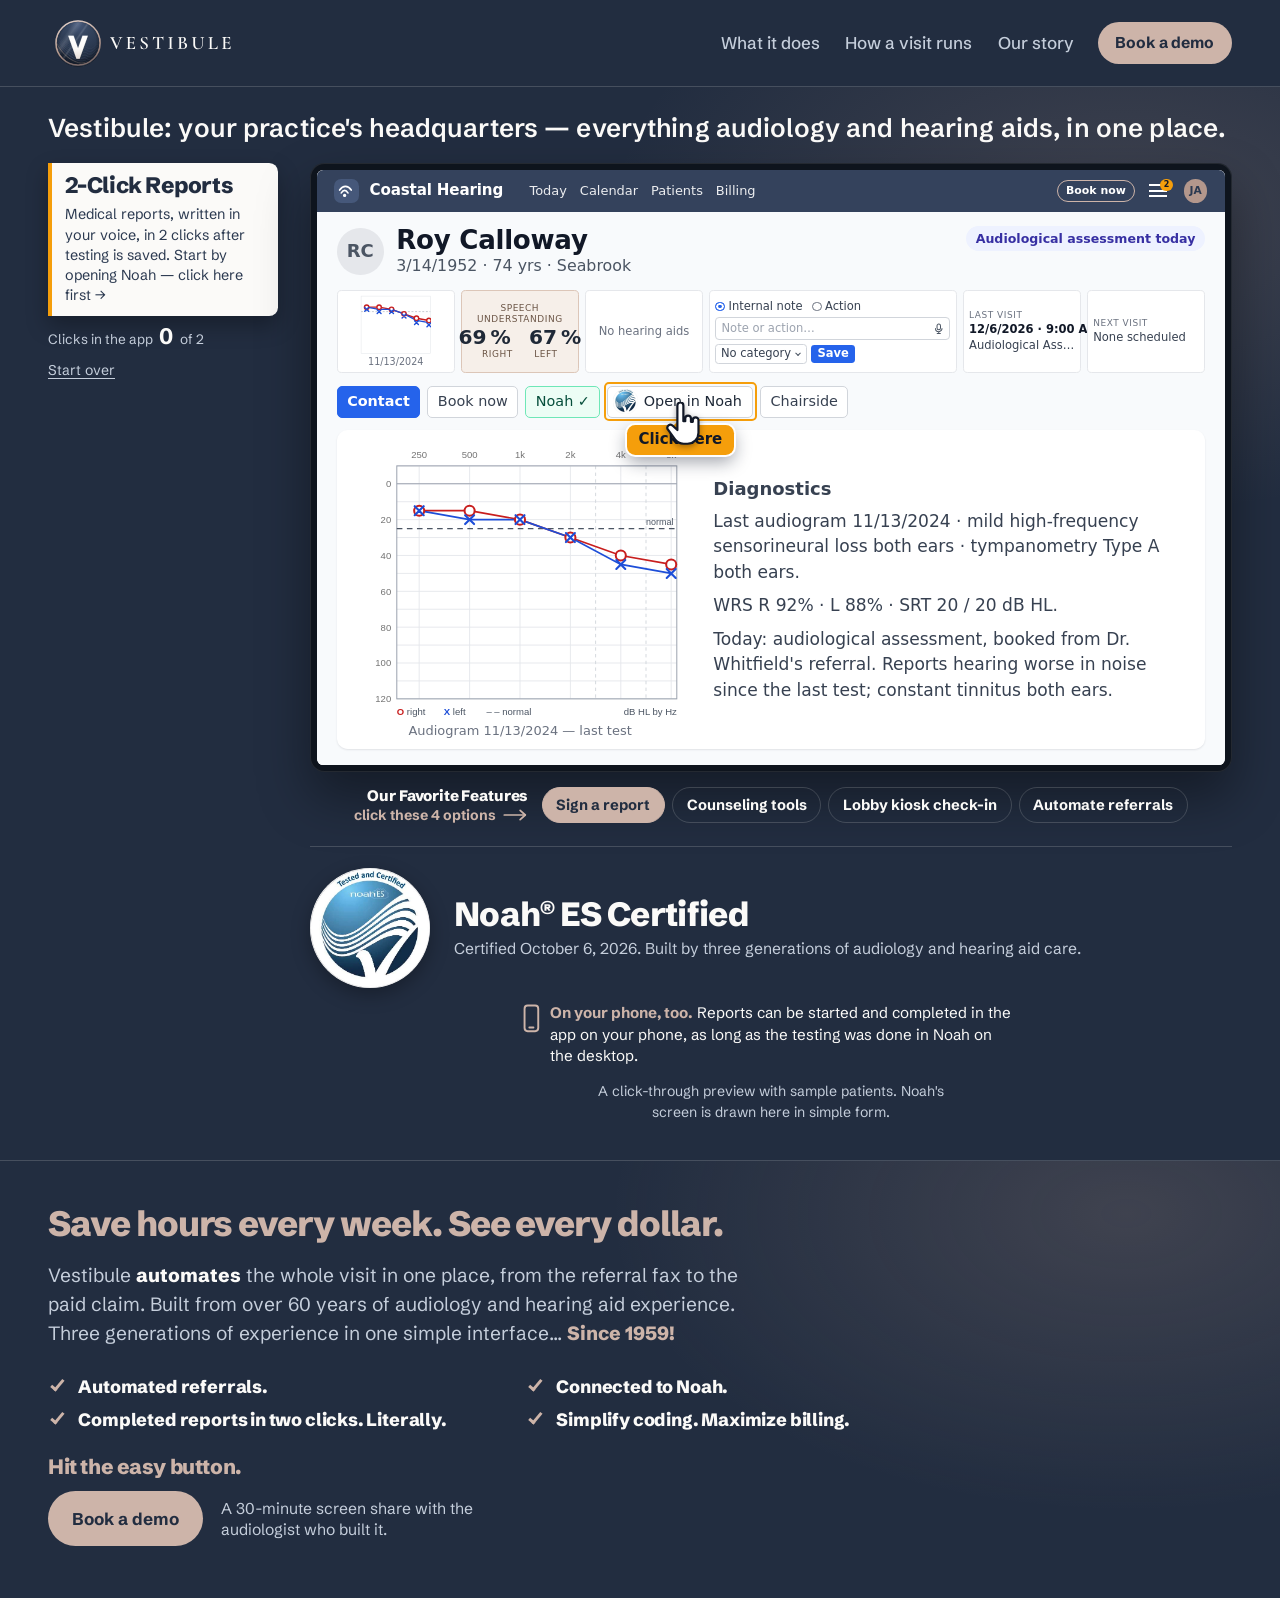
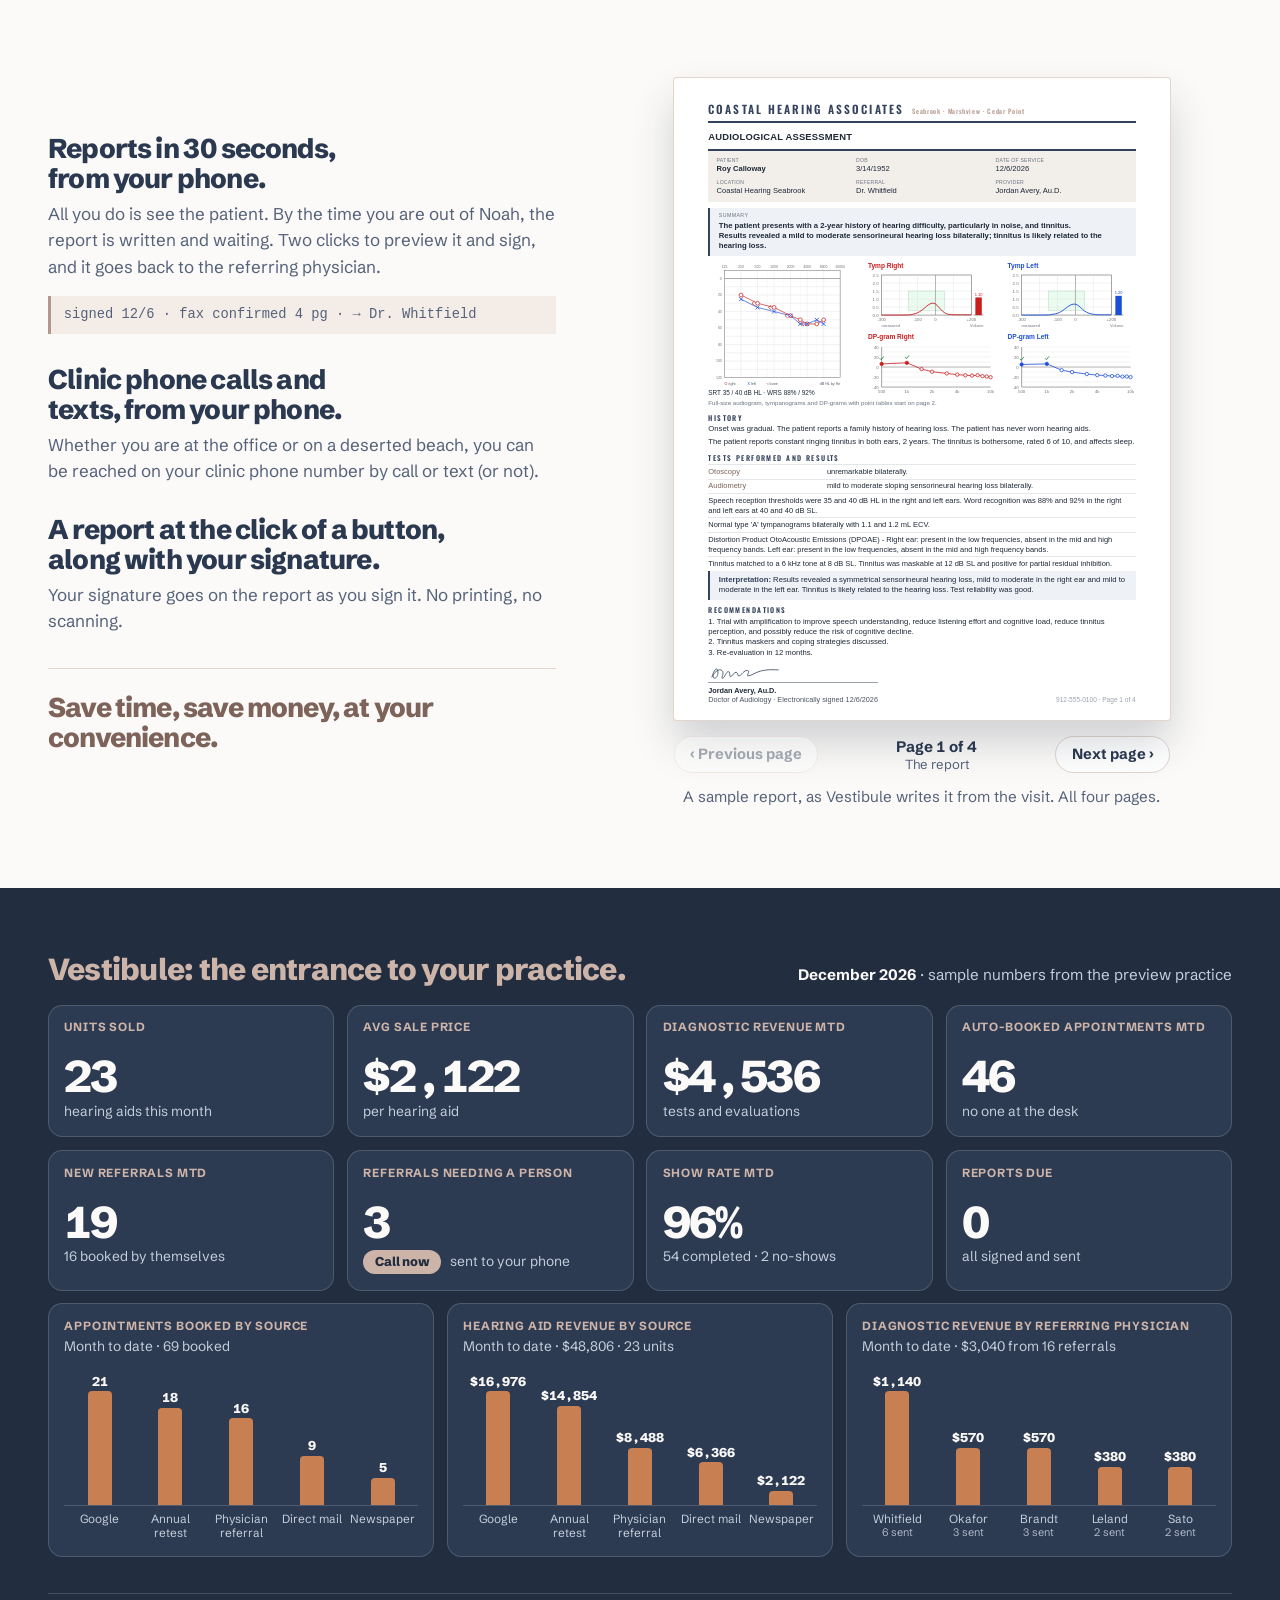
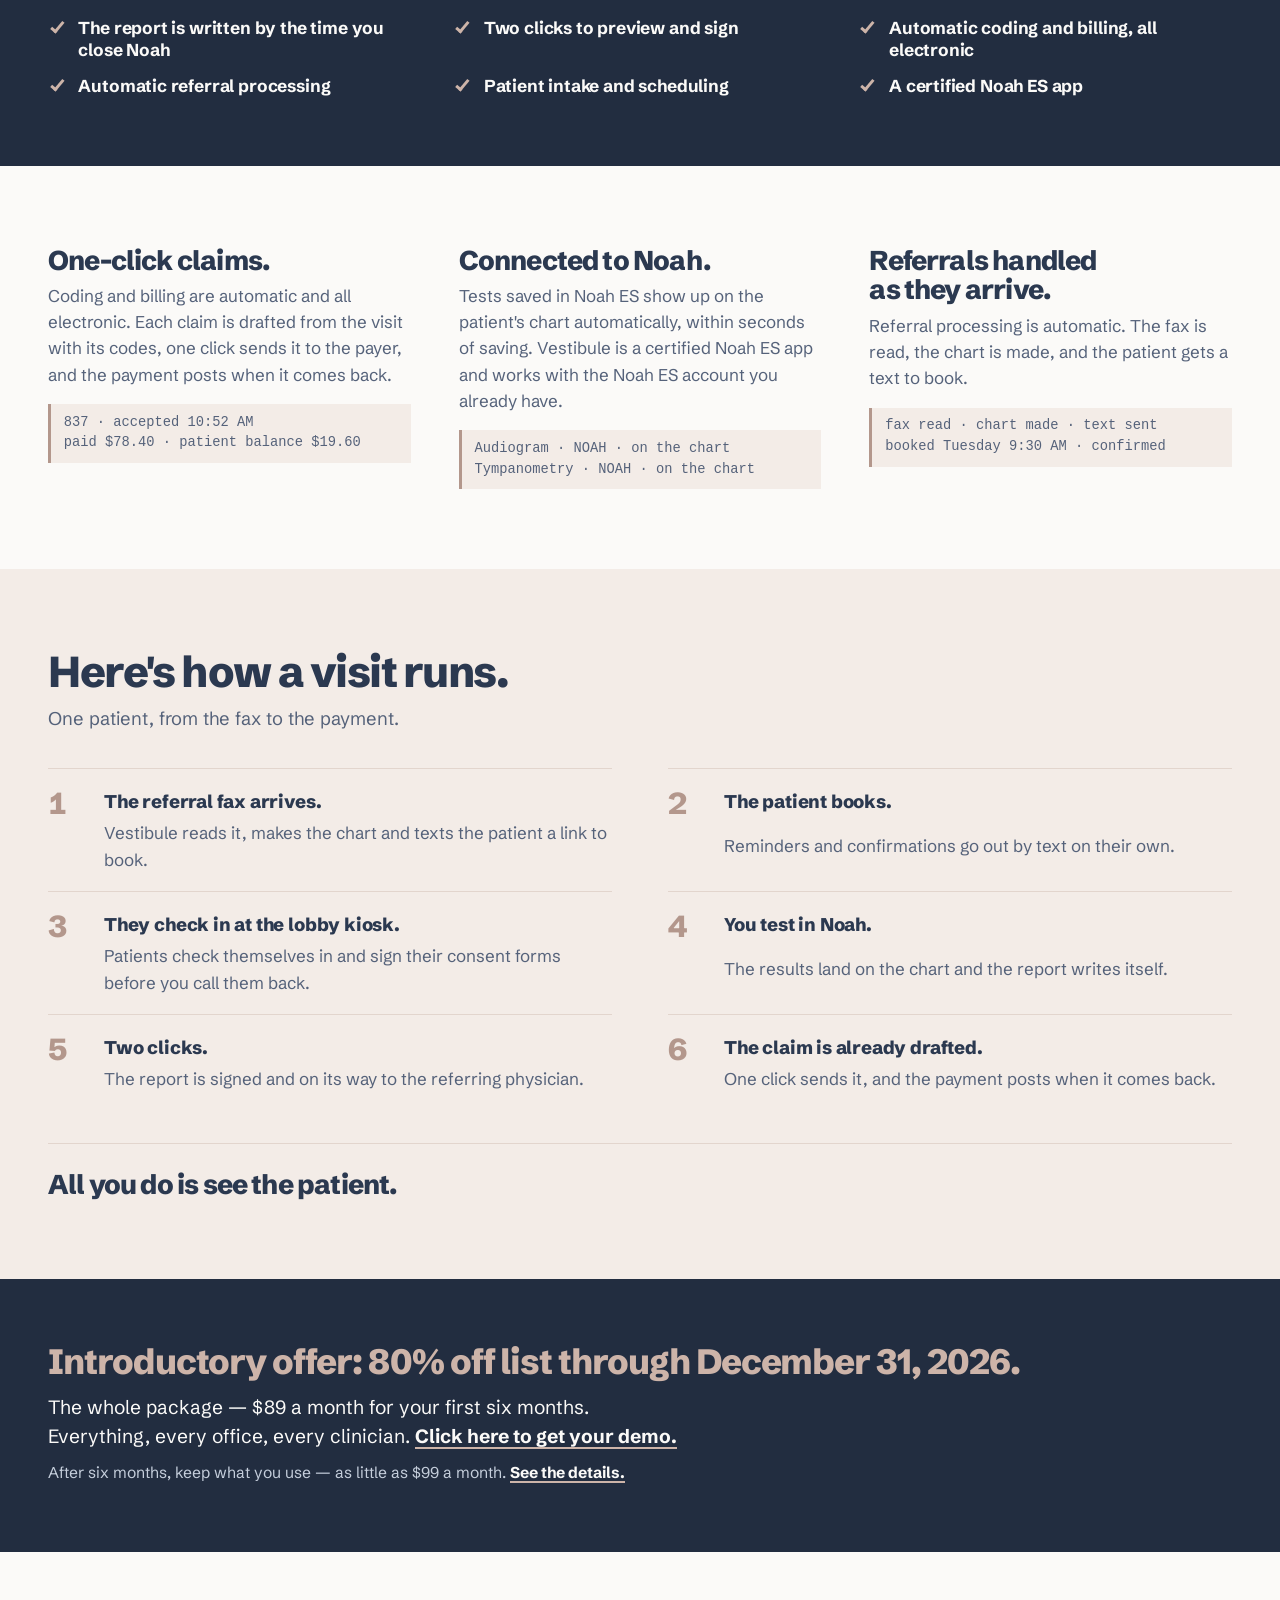
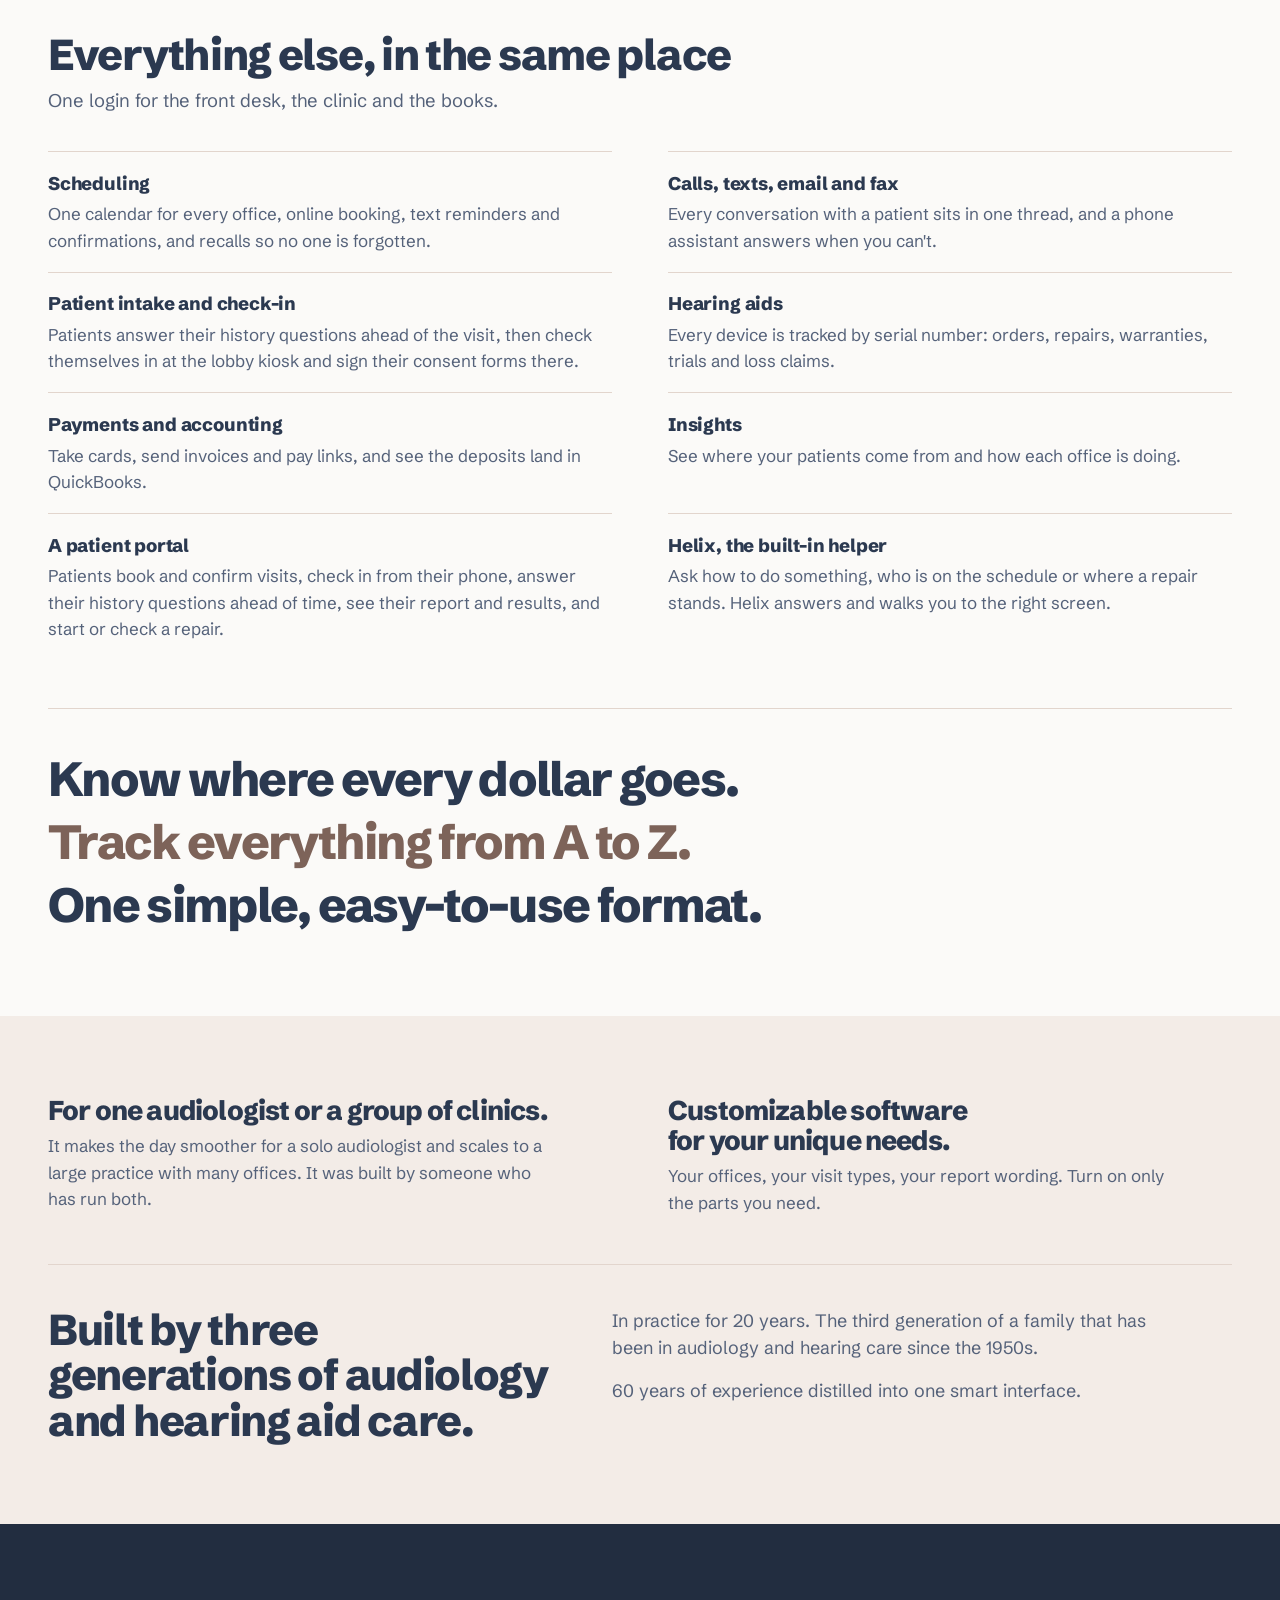
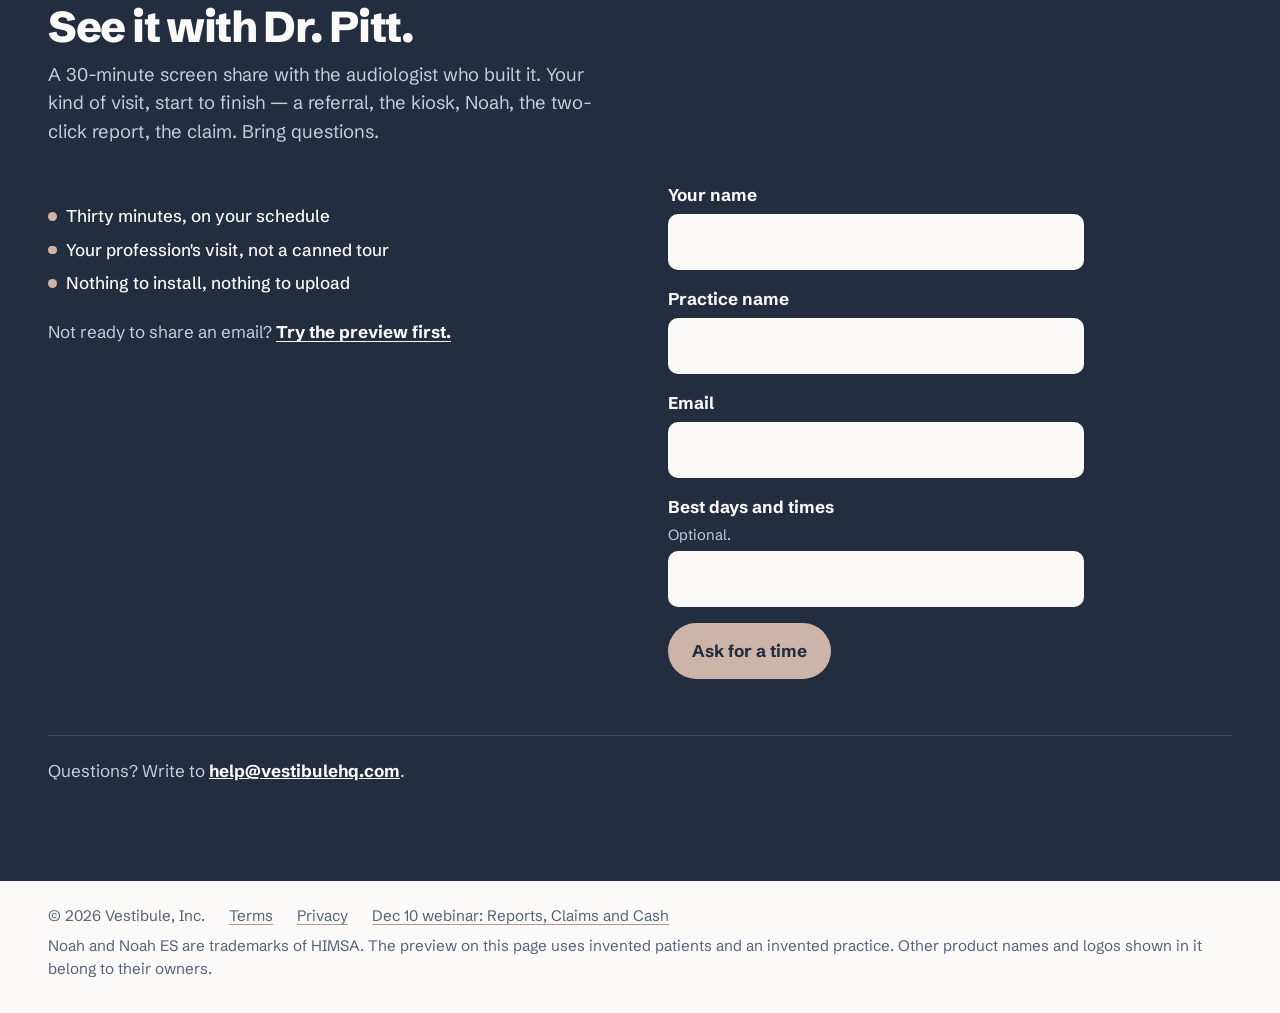
==== index.html @ 579a9087 "SITE-PRICE-1 + CE-PACKAGE-2 — the price list mirrored from the app (ONBOARDING-3), and the IHS editi" ====
<!doctype html>
<html lang="en">
<head>
<meta charset="utf-8">
<meta name="viewport" content="width=device-width, initial-scale=1, viewport-fit=cover">
<title>Vestibule: your practice's headquarters — everything audiology and hearing aids, in one place.</title>
<meta name="description" content="Practice-management software for audiology and hearing aid practices. The whole visit in one place, from the referral fax to the paid claim - evaluations, therapy and authorizations tracked in the same place. Noah ES certified. Built from over 60 years of practice… Since 1959.">
<link rel="canonical" href="https://vestibulehq.com/">
<meta property="og:type" content="website">
<meta property="og:url" content="https://vestibulehq.com/">
<meta property="og:site_name" content="Vestibule">
<meta property="og:title" content="Vestibule: your practice's headquarters — everything audiology and hearing aids, in one place.">
<meta property="og:description" content="Practice-management software for audiology and hearing aid practices. The whole visit in one place, from the referral fax to the paid claim - evaluations, therapy and authorizations tracked in the same place. Noah ES certified. Built from over 60 years of practice… Since 1959.">
<link rel="icon" href="favicon.ico" sizes="48x48">
<link rel="icon" href="favicon.svg" type="image/svg+xml">
<link rel="apple-touch-icon" href="apple-touch-icon.png">
<link rel="preconnect" href="https://fonts.googleapis.com">
<link rel="preconnect" href="https://fonts.gstatic.com" crossorigin>
<link href="https://fonts.googleapis.com/css2?family=Cormorant+Garamond:wght@600&family=Oswald:wght@500;600&family=Schibsted+Grotesk:wght@400;500;700;800&display=swap" rel="stylesheet">
<link rel="stylesheet" href="site.css">
</head>
<body>

<header class="top">
  <div class="wrap top-in">
    <a class="brand" href="#top"><img class="brand-lockup" src="brand/vestibule-lockup-horizontal-dark.svg" width="190" height="60" alt="Vestibule"><img class="brand-mark" src="brand/vestibule-mark-small.svg" width="44" height="44" alt="Vestibule"></a>
    <nav class="top-nav" aria-label="On this page">
      <a href="#get">What it does</a>
      <a href="#visit">How a visit runs</a>
      <a href="#story">Our story</a>
    </nav>
    <a class="btn" href="#demo">Book a demo</a>
  </div>
</header>

<main>

  <!-- The fold (HERO-2, SITE-CLICK-2, then SITE-FOLD-3): one headline line that fills the content
       width on one line; on the left the fly-in rail, from the top of its column; on the right the
       demo practice's screen, which is the site's click-through for every scene (the device that
       sat under the fold is gone; site.js runs the scenes here), with the lead-in and the scene
       chips under it, the Noah ES certification band directly under the chips, then the phone line
       and the sample-patients line. Every name in the screens is invented. -->
  <section class="fold" id="top">
    <div class="wrap">
      <h1 class="fold-line">Vestibule: your practice's headquarters — everything audiology and hearing aids, in one place.</h1>
      <div class="fold-grid">
        <div class="fold-side">
          <!-- The rail, first in its column (SITE-FOLD-3): the report scene's fly-ins land here, one per
               step, the earlier ones folded to their bold line; the counseling scene's land here too (COUNSEL-SITE-1); the other two scenes show their hint here instead. -->
          <aside class="fold-rail" id="fold-rail" aria-live="polite">
            <div class="fly-stack" id="fly-stack">
              <div class="fly now" id="fly-hint" hidden><p class="fly-b" id="demo-hint"></p></div>
            </div>
            <div class="fly-foot">
              <p class="fly-count" id="fly-count">Clicks in the app <b id="fly-clicks">0</b> of 2</p>
              <button type="button" class="go" id="demo-next" hidden></button>
              <button type="button" class="again" id="demo-again">Start over</button>
            </div>
          </aside>
        </div>

        <div class="fold-screen">
          <div class="stage desk" id="stage">
          <div class="phone" id="phone">
            <div class="screen">
              <div class="app">
                <button type="button" class="a-flag" id="flag" tabindex="-1" aria-hidden="true" hidden></button>

              <!-- Counseling tools: the app's Patient Review (COUNSEL-SITE-1), holding back what subscribers get.
                   The audiogram with the speech canoe, the tympanograms and the DP-grams are drawn by site.js (the
                   app's own drawings with Roy's numbers, the report scene's); the ear and the three style pictures
                   are the app's own files under pictures/counseling/. Cochlea, the Hearing Loss Simulator, the
                   zoomed parts of the ear and everything past the three styles are locked, in the mock's words. -->
              <div class="scr d prv" data-screen="ha-counsel" data-live hidden>
                <div class="d-top">
                <span class="a-logo"><svg viewBox="0 0 20 20" fill="none" stroke="#fff" stroke-width="2" stroke-linecap="round" aria-hidden="true"><path d="M4 12c2.5-4 5.5-4 8 0"/><path d="M2 8.5c4-6 10-6 14 0"/><circle cx="8" cy="15" r="1" fill="#fff"/></svg></span>
                <b>Coastal Hearing</b>
                <span class="d-nav" aria-hidden="true"><span>Today</span><span>Calendar</span><span>Patients</span><span>Billing</span></span>
                <span class="a-pill">Book now</span>
                <span class="a-burger"><i>2</i></span>
                <span class="a-me">JA</span>
                </div>
                <div class="prv-page">
                  <div class="prv-head">
                    <div>
                      <button type="button" class="prv-crumb" data-go="report-desk">← Roy Calloway</button>
                      <h2>Patient Review</h2>
                      <p class="prv-who">Roy Calloway · visit <span data-d="0">10/28/2026</span> · audiogram <span data-d="0">10/28/2026</span></p>
                    </div>
                    <div class="prv-sii"><p class="t">Speech understanding</p><div class="v"><div>45%<small>Right ear</small></div><div>45%<small>Left ear</small></div></div></div>
                  </div>
                  <div class="prv-tabs" role="tablist" aria-label="Patient Review">
                    <button type="button" class="prv-tab" role="tab" data-pr-tab="aud" aria-selected="true">Audiogram</button>
                    <button type="button" class="prv-tab" role="tab" data-pr-tab="ana" aria-selected="false">Anatomy</button>
                    <button type="button" class="prv-tab" role="tab" data-pr-tab="coc" aria-selected="false">Cochlea <svg class="prv-lock" viewBox="0 0 16 16" role="img" aria-label="locked"><rect x="3" y="7" width="10" height="7.5" rx="1.5" fill="currentColor"/><path d="M5 7V5a3 3 0 0 1 6 0v2" fill="none" stroke="currentColor" stroke-width="1.6"/></svg></button>
                    <button type="button" class="prv-tab" role="tab" data-pr-tab="tym" aria-selected="false">Tymp</button>
                    <button type="button" class="prv-tab" role="tab" data-pr-tab="oae" aria-selected="false">OAE</button>
                    <button type="button" class="prv-tab" role="tab" data-pr-tab="sim" aria-selected="false">Hearing Loss Simulator <svg class="prv-lock" viewBox="0 0 16 16" role="img" aria-label="locked"><rect x="3" y="7" width="10" height="7.5" rx="1.5" fill="currentColor"/><path d="M5 7V5a3 3 0 0 1 6 0v2" fill="none" stroke="currentColor" stroke-width="1.6"/></svg></button>
                    <button type="button" class="prv-tab" role="tab" data-pr-tab="ha" aria-selected="false">Hearing aids</button>
                  </div>
                  <div class="prv-pane" data-pr-pane="aud">
                    <div class="prv-aud">
                      <div class="prv-panel"><span class="prv-noah"><img data-seal alt="" width="20" height="20">Noah · <span data-d="0">10/28/2026</span></span><svg class="prv-chart" viewBox="0 0 790 735" role="img" aria-label="Roy’s audiogram over the speech sounds"></svg></div>
                      <div class="prv-ctl">
                        <div class="prv-seg" role="group" aria-label="Whose hearing to show"><button type="button" data-pr-who="normal" aria-pressed="false">Normal hearing</button><button type="button" data-pr-who="theirs" aria-pressed="true">Roy’s hearing</button><button type="button" data-pr-who="example" aria-pressed="false">Example loss</button></div>
                        <div class="prv-seg" role="group" aria-label="Which ear"><button type="button" data-pr-ear="R" aria-pressed="false">Right ear</button><button type="button" data-pr-ear="L" aria-pressed="false">Left ear</button><button type="button" data-pr-ear="B" aria-pressed="true">Both ears</button></div>
                        <p class="prv-note">The shaded shape is the speech sounds; what sits above Roy’s lines is what he misses. His Speech understanding — the share of speech he can hear — is in the header. Switch to Normal hearing or an Example loss to compare.</p>
                      </div>
                    </div>
                  </div>
                  <div class="prv-pane" data-pr-pane="ana" hidden>
                    <div class="prv-ana">
                      <figure class="prv-pic"><img src="pictures/counseling/ear.webp" alt="Cross-section of the ear: pinna and canal, eardrum and the three bones, cochlea and balance canals, the nerve" loading="lazy" draggable="false"><svg viewBox="0 0 2048 1152" aria-hidden="true"><text class="rlabel" x="110" y="1090">Outer ear</text><text class="rlabel" x="1250" y="1090">Middle ear</text><text class="rlabel" x="1560" y="110">Inner ear</text></svg></figure>
                      <div class="prv-thumbs" role="group" aria-label="Focus on a part">
                        <button type="button" class="prv-thumb" data-pr-thumb="whole" aria-pressed="true"><i style="background-size: 100% 100%; background-position: 0 0;"></i><span>Whole</span></button>
                        <button type="button" class="prv-thumb" data-pr-thumb="outer" aria-pressed="false"><i style="background-size: 163.93% 163.93%; background-position: 0% 48.72%;"></i><span>Outer <svg class="prv-lock" viewBox="0 0 16 16" role="img" aria-label="locked"><rect x="3" y="7" width="10" height="7.5" rx="1.5" fill="currentColor"/><path d="M5 7V5a3 3 0 0 1 6 0v2" fill="none" stroke="currentColor" stroke-width="1.6"/></svg></span></button>
                        <button type="button" class="prv-thumb" data-pr-thumb="middle" aria-pressed="false"><i style="background-size: 416.67% 416.67%; background-position: 71.84% 51.58%;"></i><span>Middle <svg class="prv-lock" viewBox="0 0 16 16" role="img" aria-label="locked"><rect x="3" y="7" width="10" height="7.5" rx="1.5" fill="currentColor"/><path d="M5 7V5a3 3 0 0 1 6 0v2" fill="none" stroke="currentColor" stroke-width="1.6"/></svg></span></button>
                        <button type="button" class="prv-thumb" data-pr-thumb="inner" aria-pressed="false"><i style="background-size: 316.46% 316.46%; background-position: 100% 33.04%;"></i><span>Inner <svg class="prv-lock" viewBox="0 0 16 16" role="img" aria-label="locked"><rect x="3" y="7" width="10" height="7.5" rx="1.5" fill="currentColor"/><path d="M5 7V5a3 3 0 0 1 6 0v2" fill="none" stroke="currentColor" stroke-width="1.6"/></svg></span></button>
                      </div>
                      <div class="prv-locked part" data-pr-lock="part"><b>Subscribers only</b><span>Each part zoomed, with its common conditions and a picture of each — presbycusis, noise-induced loss, and more.</span></div>
                    </div>
                  </div>
                  <div class="prv-pane" data-pr-pane="coc" hidden><div class="prv-locked solo"><b>Subscribers only</b><span>The cochlea unrolled into the audiogram — normal, presbycusis, the noise notch — with the hair-cell pictures.</span></div></div>
                  <div class="prv-pane" data-pr-pane="tym" hidden>
                    <p class="prv-src"><img data-seal alt="" width="20" height="20">From Noah · <span data-d="0">10/28/2026</span></p>
                    <div class="prv-fig" data-pr-fig="tymp">
                      <figure><b style="color: #b91c1c;">Tymp Right</b><svg viewBox="0 0 300 250" role="img" aria-label="Tymp Right — modeled from values" data-pr-tymp="right"></svg><small>modeled from values</small></figure>
                      <figure><b style="color: #1d4ed8;">Tymp Left</b><svg viewBox="0 0 300 250" role="img" aria-label="Tymp Left — modeled from values" data-pr-tymp="left"></svg><small>modeled from values</small></figure>
                    </div>
                  </div>
                  <div class="prv-pane" data-pr-pane="oae" hidden>
                    <p class="prv-src"><svg viewBox="0 0 16 16" fill="none" stroke="currentColor" stroke-width="1.3" stroke-linejoin="round" aria-hidden="true"><path d="M4.5 6V2.5h7V6"/><path d="M3 6h10a1 1 0 0 1 1 1v4h-2.5v2.5h-7V11H2V7a1 1 0 0 1 1-1z"/><path d="M6 11h4" stroke-linecap="round"/></svg>Auto-uploaded from the Titan printout · <span data-d="0">10/28/2026</span></p>
                    <div class="prv-fig" data-pr-fig="oae">
                      <figure><svg viewBox="0 0 380 260" role="img" aria-label="Right ear DP-gram" data-pr-dp="right"></svg></figure>
                      <figure><svg viewBox="0 0 380 260" role="img" aria-label="Left ear DP-gram" data-pr-dp="left"></svg></figure>
                      <p class="fine">Shaded band: 5th–95th percentile normal range, Ramos, Kristensen &amp; Beck, Hearing Review 2013;20(11):30-33, Table 3 (N=39; 65/55 dB SPL, f2/f1 1.22).</p>
                    </div>
                  </div>
                  <div class="prv-pane" data-pr-pane="sim" hidden><div class="prv-locked solo"><b>Subscribers only</b><span>Hear a railroad crossing, or a voice in a restaurant, through Roy’s loss — then through normal hearing. Part of Vestibule.</span></div></div>
                  <div class="prv-pane" data-pr-pane="ha" hidden>
                    <div class="prv-ha" data-pr-ha="style">
                      <div class="prv-ha-head"><p class="prv-ha-line">Hearing aids · 1 of 3 · The style</p><span class="prv-ha-link">Know the make and model? Quick order →</span></div>
                      <div class="prv-cards">
                        <div class="prv-card"><span class="nm">Behind the ear <span class="acr">BTE</span></span><img src="pictures/counseling/ha-bte-section@1x.webp" alt="Cross-section: behind the ear device in the ear" loading="lazy" draggable="false"><span class="ln">The device sits behind the ear; a tube carries sound to a custom earmold.</span><button type="button" class="prv-choose" data-pr-choose="BTE">Choose this style</button></div>
                        <div class="prv-card"><span class="nm">Receiver in the canal <span class="acr">RIC</span></span><img src="pictures/counseling/ha-ric-section@1x.webp" alt="Cross-section: receiver in the canal device in the ear" loading="lazy" draggable="false"><span class="ln">A small piece behind the ear; a thin wire carries sound to a receiver in the canal.</span><button type="button" class="prv-choose" data-pr-choose="RIC">Choose this style</button></div>
                        <div class="prv-card"><span class="nm">Completely in the canal <span class="acr">CIC</span></span><img src="pictures/counseling/ha-cic-section@1x.webp" alt="Cross-section: completely in the canal device in the ear" loading="lazy" draggable="false"><span class="ln">The whole device sits inside the ear canal.</span><button type="button" class="prv-choose" data-pr-choose="CIC">Choose this style</button></div>
                      </div>
                      <p class="prv-fine">Artist’s renderings · not to scale · for instruction only.</p>
                    </div>
                    <div class="prv-locked solo" data-pr-ha="locked" hidden><b>Subscribers only</b><span>The level drawn on Roy’s own audiogram, the device the practice fits, and Order hearing aids — the order card filled in, the purchase agreement on his phone.</span></div>
                  </div>
                </div>
              </div>

                <!-- Report, the chart: the last test on it, then today's, then the report (SITE-CLICK-2) -->
                <div class="scr d" data-screen="d-chart">
              <div class="d-top">
                <span class="a-logo"><svg viewBox="0 0 20 20" fill="none" stroke="#fff" stroke-width="2" stroke-linecap="round" aria-hidden="true"><path d="M4 12c2.5-4 5.5-4 8 0"/><path d="M2 8.5c4-6 10-6 14 0"/><circle cx="8" cy="15" r="1" fill="#fff"/></svg></span>
                <b>Coastal Hearing</b>
                <span class="d-nav" aria-hidden="true"><span>Today</span><span>Calendar</span><span>Patients</span><span>Billing</span></span>
                <span class="a-pill">Book now</span>
                <span class="a-burger"><i>2</i></span>
                <span class="a-me">JA</span>
              </div>
                  <div class="d-page">
                    <div class="d-head">
                      <span class="d-av" aria-hidden="true">RC</span>
                      <div><b class="d-name">Roy Calloway</b><span class="d-sub">3/14/1952 · <span data-age="1952-03-14">74 yrs</span> · Seabrook</span></div>
                      <span class="fc-chip" id="fc-chip">Audiological assessment today</span>
                    </div>
                    <!-- The six fixed slots under the name (the app's CHART-HEADER-2, screens/patients-id.webp): the audiogram and
                         its date, the Speech understanding tile, the hearing aids, the compact note box with its mic, Last visit and
                         Next visit. The thumbnail and the tile's numbers follow the scene: the last test's, then today's. On a narrow
                         stage the slots pair up and the note box collapses to its phone line (the app's D-CH2-14). -->
                    <div class="fc-slots" id="fc-slots">
                      <div class="fc-slot fc-th">
                        <span id="fc-th-before"><svg class="fc-thumb" viewBox="36 20 258 216" aria-hidden="true"><rect x="40" y="24" width="250" height="208" fill="#fff" stroke="#E5E7EB" stroke-width="2"/><path d="M40 80H290" fill="none" stroke="#9CA3AF" stroke-width="2" stroke-dasharray="7 6"/><polyline points="60,64 105,64 150,72 195,88 240,104 285,112" fill="none" stroke="#C81E1E" stroke-width="5"/><polyline points="60,64 105,72 150,72 195,88 240,112 285,120" fill="none" stroke="#1D4ED8" stroke-width="5"/><g fill="#fff" stroke="#C81E1E" stroke-width="5"><circle cx="60" cy="64" r="8"/><circle cx="105" cy="64" r="8"/><circle cx="150" cy="72" r="8"/><circle cx="195" cy="88" r="8"/><circle cx="240" cy="104" r="8"/><circle cx="285" cy="112" r="8"/></g><g fill="none" stroke="#1D4ED8" stroke-width="5" stroke-linecap="round"><path d="M53 65l14 14M67 65l-14 14"/><path d="M98 73l14 14M112 73l-14 14"/><path d="M143 73l14 14M157 73l-14 14"/><path d="M188 89l14 14M202 89l-14 14"/><path d="M233 113l14 14M247 113l-14 14"/><path d="M278 121l14 14M292 121l-14 14"/></g></svg><small><span data-old>10/10/2024</span></small></span>
                        <span id="fc-th-after" hidden><svg class="fc-thumb" viewBox="36 20 258 216" aria-hidden="true"><rect x="40" y="24" width="250" height="208" fill="#fff" stroke="#E5E7EB" stroke-width="2"/><path d="M40 80H290" fill="none" stroke="#9CA3AF" stroke-width="2" stroke-dasharray="7 6"/><polyline points="60,64 105,64 150,72 195,128 240,144 285,160" fill="none" stroke="#C81E1E" stroke-width="5"/><polyline points="60,64 105,72 150,72 195,128 240,152 285,168" fill="none" stroke="#1D4ED8" stroke-width="5"/><g fill="#fff" stroke="#C81E1E" stroke-width="5"><circle cx="60" cy="64" r="8"/><circle cx="105" cy="64" r="8"/><circle cx="150" cy="72" r="8"/><circle cx="195" cy="128" r="8"/><circle cx="240" cy="144" r="8"/><circle cx="285" cy="160" r="8"/></g><g fill="none" stroke="#1D4ED8" stroke-width="5" stroke-linecap="round"><path d="M53 65l14 14M67 65l-14 14"/><path d="M98 73l14 14M112 73l-14 14"/><path d="M143 73l14 14M157 73l-14 14"/><path d="M188 129l14 14M202 129l-14 14"/><path d="M233 153l14 14M247 153l-14 14"/><path d="M278 169l14 14M292 169l-14 14"/></g></svg><small><span data-d="0">11/2/2026</span></small></span>
                      </div>
                      <div class="fc-slot fc-tile">
                        <small>Speech understanding</small>
                        <p class="fc-si" id="fc-si-before"><b>69&#8239;%</b><b>67&#8239;%</b></p>
                        <p class="fc-si" id="fc-si-after" hidden><b>45&#8239;%</b><b>45&#8239;%</b></p>
                        <small class="fc-lr"><span>Right</span><span>Left</span></small>
                      </div>
                      <div class="fc-slot fc-aids">No hearing aids</div>
                      <div class="fc-slot fc-nb" aria-hidden="true">
                        <span class="fc-nb-r"><i class="on"></i>Internal note<i></i>Action</span>
                        <span class="fc-nb-in">Note or action…<svg class="fc-mic" viewBox="0 0 16 16" fill="none" stroke="currentColor" stroke-width="1.4" stroke-linecap="round" stroke-linejoin="round" aria-hidden="true"><rect x="5.6" y="1.5" width="4.8" height="8" rx="2.4"/><path d="M3.5 7.5a4.5 4.5 0 0 0 9 0M8 12v2.5M5.8 14.5h4.4"/></svg></span>
                        <span class="fc-nb-b"><span class="fc-nb-sel">No category</span><span class="fc-nb-save">Save</span></span>
                      </div>
                      <div class="fc-slot fc-visit"><small>Last visit</small><b><span data-d="0">11/2/2026</span> · 9:00 AM</b><span>Audiological Assessment · Seabrook</span></div>
                      <div class="fc-slot fc-visit"><small>Next visit</small><span>None scheduled</span></div>
                    </div>
                    <div class="d-row fc-row">
                      <span class="d-btn pri">Contact</span>
                      <span class="d-btn">Book now</span>
                      <span class="d-ok">Noah ✓</span>
                      <button type="button" class="d-btn d-noah" data-go="report-noah"><img data-seal alt="" width="28" height="28">Open in Noah</button>
                      <!-- Report due, as the app draws it: an amber band in the verb row, Preview now (click 1) and Edit -->
                      <span class="fc-due" id="fc-due" hidden><svg viewBox="0 0 16 16" fill="none" stroke="currentColor" stroke-width="1.3" stroke-linejoin="round" aria-hidden="true"><path d="M3.5 1.5h6l3 3v10h-9z"/><path d="M9.5 1.5v3h3M5.5 8h5M5.5 11h5"/></svg><b>Report due:</b><button type="button" class="fc-due-btn pri" id="fc-preview" data-go="report-preview">Preview now</button><button type="button" class="fc-due-btn" id="fc-edit">Edit</button></span>
                      <!-- Chairside at the end of the verb row (the app's CHAIRSIDE-DOOR-1: a chart with a visit today) -->
                      <span class="d-btn fc-chair">Chairside</span>
                    </div>
                    <div class="d-card fc-card">
                      <div class="fc-res" id="fc-res">
                        <div class="fc-fig">
                          <svg class="fc-plot" id="fc-plot-before" viewBox="0 0 300 250" role="img" aria-label="Audiogram of the sample patient from the last test, about two years ago: a mild high-frequency sensorineural hearing loss in both ears. Right ear in red circles, left ear in blue crosses, and a dashed line at the limit of normal hearing."><rect x="40" y="24" width="250" height="208" fill="#fff"/><path d="M40 24H290M40 40H290M40 56H290M40 72H290M40 88H290M40 104H290M40 120H290M40 136H290M40 152H290M40 168H290M40 184H290M40 200H290M40 216H290M40 232H290M60 24V232M105 24V232M150 24V232M195 24V232M240 24V232M285 24V232" fill="none" stroke="#E5E7EB" stroke-width="0.8"/><path d="M217.5 24V232M262.5 24V232" fill="none" stroke="#D1D5DB" stroke-width="0.8" stroke-dasharray="3 3"/><path d="M40 40H290" stroke="#9CA3AF" stroke-width="1"/><rect x="40" y="24" width="250" height="208" fill="none" stroke="#9CA3AF" stroke-width="0.9"/><path d="M40 80H290" fill="none" stroke="#4B5563" stroke-width="1.1" stroke-dasharray="5 4"/><text x="287" y="77" font-family="Helvetica, Arial, sans-serif" font-size="8" fill="#4B5563" text-anchor="end">normal</text><g font-family="Helvetica, Arial, sans-serif" font-size="8.5" fill="#737373" text-anchor="middle"><text x="60" y="17">250</text><text x="105" y="17">500</text><text x="150" y="17">1k</text><text x="195" y="17">2k</text><text x="240" y="17">4k</text><text x="285" y="17">8k</text></g><g font-family="Helvetica, Arial, sans-serif" font-size="8.5" fill="#737373" text-anchor="end"><text x="35" y="43">0</text><text x="35" y="75">20</text><text x="35" y="107">40</text><text x="35" y="139">60</text><text x="35" y="171">80</text><text x="35" y="203">100</text><text x="35" y="235">120</text></g><polyline points="60,64 105,64 150,72 195,88 240,104 285,112" fill="none" stroke="#C81E1E" stroke-width="1.5"/><polyline points="60,64 105,72 150,72 195,88 240,112 285,120" fill="none" stroke="#1D4ED8" stroke-width="1.5"/><g fill="#fff" stroke="#C81E1E" stroke-width="1.8"><circle cx="60" cy="64" r="4.5"/><circle cx="105" cy="64" r="4.5"/><circle cx="150" cy="72" r="4.5"/><circle cx="195" cy="88" r="4.5"/><circle cx="240" cy="104" r="4.5"/><circle cx="285" cy="112" r="4.5"/></g><g fill="none" stroke="#1D4ED8" stroke-width="1.9" stroke-linecap="round"><path d="M56 60l8 8M64 60l-8 8"/><path d="M101 68l8 8M109 68l-8 8"/><path d="M146 68l8 8M154 68l-8 8"/><path d="M191 84l8 8M199 84l-8 8"/><path d="M236 108l8 8M244 108l-8 8"/><path d="M281 116l8 8M289 116l-8 8"/></g><g font-family="Helvetica, Arial, sans-serif" font-size="8.5" fill="#4B5563"><text x="40" y="246"><tspan fill="#C81E1E" font-weight="700">O</tspan> right</text><text x="82" y="246"><tspan fill="#1D4ED8" font-weight="700">X</tspan> left</text><text x="120" y="246">– – normal</text><text x="290" y="246" text-anchor="end">dB HL by Hz</text></g></svg>
                          <svg class="fc-plot" id="fc-plot-after" hidden viewBox="0 0 300 250" role="img" aria-label="Today's audiogram of the sample patient over the last test, dashed: thresholds at 2 kHz and above are 20 to 30 dB poorer than two years ago, 250 to 1000 Hz unchanged. Right ear in red circles, left ear in blue crosses."><rect x="40" y="24" width="250" height="208" fill="#fff"/><path d="M40 24H290M40 40H290M40 56H290M40 72H290M40 88H290M40 104H290M40 120H290M40 136H290M40 152H290M40 168H290M40 184H290M40 200H290M40 216H290M40 232H290M60 24V232M105 24V232M150 24V232M195 24V232M240 24V232M285 24V232" fill="none" stroke="#E5E7EB" stroke-width="0.8"/><path d="M217.5 24V232M262.5 24V232" fill="none" stroke="#D1D5DB" stroke-width="0.8" stroke-dasharray="3 3"/><path d="M40 40H290" stroke="#9CA3AF" stroke-width="1"/><rect x="40" y="24" width="250" height="208" fill="none" stroke="#9CA3AF" stroke-width="0.9"/><path d="M40 80H290" fill="none" stroke="#4B5563" stroke-width="1.1" stroke-dasharray="5 4"/><text x="287" y="77" font-family="Helvetica, Arial, sans-serif" font-size="8" fill="#4B5563" text-anchor="end">normal</text><g font-family="Helvetica, Arial, sans-serif" font-size="8.5" fill="#737373" text-anchor="middle"><text x="60" y="17">250</text><text x="105" y="17">500</text><text x="150" y="17">1k</text><text x="195" y="17">2k</text><text x="240" y="17">4k</text><text x="285" y="17">8k</text></g><g font-family="Helvetica, Arial, sans-serif" font-size="8.5" fill="#737373" text-anchor="end"><text x="35" y="43">0</text><text x="35" y="75">20</text><text x="35" y="107">40</text><text x="35" y="139">60</text><text x="35" y="171">80</text><text x="35" y="203">100</text><text x="35" y="235">120</text></g><polyline points="60,64 105,64 150,72 195,88 240,104 285,112" fill="none" stroke="#C81E1E" stroke-width="1.3" stroke-dasharray="4 3" opacity="0.6"/><polyline points="60,64 105,72 150,72 195,88 240,112 285,120" fill="none" stroke="#1D4ED8" stroke-width="1.3" stroke-dasharray="4 3" opacity="0.6"/><text x="287" y="132" font-family="Helvetica, Arial, sans-serif" font-size="7.5" fill="#6B7280" text-anchor="end" data-old>10/5/2024</text><polyline points="60,64 105,64 150,72 195,128 240,144 285,160" fill="none" stroke="#C81E1E" stroke-width="1.5"/><polyline points="60,64 105,72 150,72 195,128 240,152 285,168" fill="none" stroke="#1D4ED8" stroke-width="1.5"/><g fill="#fff" stroke="#C81E1E" stroke-width="1.8"><circle cx="60" cy="64" r="4.5"/><circle cx="105" cy="64" r="4.5"/><circle cx="150" cy="72" r="4.5"/><circle cx="195" cy="128" r="4.5"/><circle cx="240" cy="144" r="4.5"/><circle cx="285" cy="160" r="4.5"/></g><g fill="none" stroke="#1D4ED8" stroke-width="1.9" stroke-linecap="round"><path d="M56 60l8 8M64 60l-8 8"/><path d="M101 68l8 8M109 68l-8 8"/><path d="M146 68l8 8M154 68l-8 8"/><path d="M191 124l8 8M199 124l-8 8"/><path d="M236 148l8 8M244 148l-8 8"/><path d="M281 164l8 8M289 164l-8 8"/></g><g font-family="Helvetica, Arial, sans-serif" font-size="8.5" fill="#4B5563"><text x="40" y="246"><tspan fill="#C81E1E" font-weight="700">O</tspan> right</text><text x="82" y="246"><tspan fill="#1D4ED8" font-weight="700">X</tspan> left</text><text x="120" y="246">– – normal</text><text x="170" y="246">– – <tspan data-old>10/5/2024</tspan></text><text x="290" y="246" text-anchor="end">dB HL by Hz</text></g></svg>
                          <p class="fc-cap" id="fc-cap-before">Audiogram <span data-old>10/5/2024</span> — last test</p>
                          <p class="fc-cap" id="fc-cap-after" hidden>Audiogram <span data-d="0">10/28/2026</span> (previous test dashed)</p>
                        </div>
                        <div class="fc-txt">
                          <p class="res-h">Diagnostics</p>
                          <div id="fc-diag-before">
                            <p>Last audiogram <span data-old>10/5/2024</span> · mild high-frequency sensorineural loss both ears · tympanometry Type A both ears.</p>
                            <p>WRS R 92% · L 88% · SRT 20 / 20 dB HL.</p>
                            <p>Today: audiological assessment, booked from Dr. Whitfield's referral. Reports hearing worse in noise since the last test; constant tinnitus both ears.</p>
                          </div>
                          <div id="fc-diag-after" hidden>
                            <p>Audiogram <span data-d="0">10/28/2026</span> · 20–30 dB poorer than <span data-old>10/5/2024</span> at 2 kHz and above, sensorineural · tympanometry Type A both ears.</p>
                            <p>DPOAE present through 1.5 kHz, absent 2–6 kHz · WRS R 76% · L 72% · SRT 30 / 30 dB HL.</p>
                            <p id="fc-diag-due"><span class="d-due">Report due</span> — written the moment Noah handed the results back.</p>
                            <p id="fc-diag-sent" hidden>Report signed and sent <span data-d="0">10/28/2026</span> · fax delivered, 4 pages.</p>
                          </div>
                        </div>
                      </div>
                    </div>
                  </div>

                <!-- Noah's main screen, redrawn in simple form. Every patient name in it is invented. -->
                <div class="a-modal n-back" data-overlay="d-noah" hidden>
                  <div class="n-win">
                    <div class="n-title"><b>Noah 4</b><span class="n-ctl" aria-hidden="true"><i class="min"></i><i class="max"></i></span><button type="button" class="n-x" data-go="report-noah-save" aria-label="Close Noah">✕</button></div>
                    <div class="n-menu" aria-hidden="true"><span>File</span><span>Edit</span><span>View</span><span>Setup</span><span>Help</span><em>Log Off Noah ES</em></div>
                    <div class="n-mods" aria-hidden="true"><img src="[data-uri]" alt="" width="115" height="35"><img src="[data-uri]" alt="" width="115" height="35"><img src="[data-uri]" alt="" width="115" height="35"><img src="[data-uri]" alt="" width="115" height="35" data-mod="audio"><img src="[data-uri]" alt="" width="115" height="35"><img src="[data-uri]" alt="" width="115" height="35"><img src="[data-uri]" alt="" width="115" height="35"><img src="[data-uri]" alt="" width="115" height="35"></div>
                    <div class="n-body">
                      <div class="n-list" aria-hidden="true">
                        <p>Patient Browser</p>
                        <div class="n-find">Search Patients</div>
                        <div class="n-cols"><span>First name</span><span>Last name</span></div>
                        <div class="n-rows"><span class="on"><i>Roy</i><i>Calloway</i></span><span><i>Dana</i><i>Fenn</i></span><span><i>Priya</i><i>Raman</i></span><span><i>Hollis</i><i>Jeffers</i></span><span><i>Eliza</i><i>Brandt</i></span><span><i>Lena</i><i>Park</i></span><span><i>Tomas</i><i>Vance</i></span><span><i>June</i><i>Abernathy</i></span></div>
                      </div>
                      <div class="n-main">
                        <p class="n-pt"><b>Calloway , Roy</b><span>Born 3/14/1952</span></p>
                        <div class="n-panels">
                          <div class="n-pan n-aud">
                            <p class="n-h">Latest Audiogram</p>
                            <div class="n-in"><p class="n-when" id="n-when" style="visibility: hidden"><span data-d="0">10/8/2026</span> : Maestro</p><div class="n-plot"><svg class="aud" viewBox="0 0 300 250" role="img" aria-label="Today's audiogram in Noah, drawn over the last session, dashed."><rect x="40" y="24" width="250" height="208" fill="#fff"/><path d="M40 24H290M40 40H290M40 56H290M40 72H290M40 88H290M40 104H290M40 120H290M40 136H290M40 152H290M40 168H290M40 184H290M40 200H290M40 216H290M40 232H290M60 24V232M105 24V232M150 24V232M195 24V232M240 24V232M285 24V232" fill="none" stroke="#E5E7EB" stroke-width="0.8"/><path d="M217.5 24V232M262.5 24V232" fill="none" stroke="#D1D5DB" stroke-width="0.8" stroke-dasharray="3 3"/><path d="M40 40H290" stroke="#9CA3AF" stroke-width="1"/><rect x="40" y="24" width="250" height="208" fill="none" stroke="#9CA3AF" stroke-width="0.9"/><path d="M40 80H290" fill="none" stroke="#4B5563" stroke-width="1.1" stroke-dasharray="5 4"/><text x="287" y="77" font-family="Helvetica, Arial, sans-serif" font-size="8" fill="#4B5563" text-anchor="end">normal</text><g font-family="Helvetica, Arial, sans-serif" font-size="8.5" fill="#737373" text-anchor="middle"><text x="60" y="17">250</text><text x="105" y="17">500</text><text x="150" y="17">1k</text><text x="195" y="17">2k</text><text x="240" y="17">4k</text><text x="285" y="17">8k</text></g><g font-family="Helvetica, Arial, sans-serif" font-size="8.5" fill="#737373" text-anchor="end"><text x="35" y="43">0</text><text x="35" y="75">20</text><text x="35" y="107">40</text><text x="35" y="139">60</text><text x="35" y="171">80</text><text x="35" y="203">100</text><text x="35" y="235">120</text></g><polyline points="60,64 105,64 150,72 195,88 240,104 285,112" fill="none" stroke="#C81E1E" stroke-width="1.3" stroke-dasharray="4 3" opacity="0.6"/><polyline points="60,64 105,72 150,72 195,88 240,112 285,120" fill="none" stroke="#1D4ED8" stroke-width="1.3" stroke-dasharray="4 3" opacity="0.6"/><text x="287" y="132" font-family="Helvetica, Arial, sans-serif" font-size="7.5" fill="#6B7280" text-anchor="end" data-old>10/5/2024</text><polyline points="60,64 105,64 150,72 195,128 240,144 285,160" fill="none" stroke="#C81E1E" stroke-width="1.5" class="aud-line" pathLength="1"/><polyline points="60,64 105,72 150,72 195,128 240,152 285,168" fill="none" stroke="#1D4ED8" stroke-width="1.5" class="aud-line" pathLength="1"/><g fill="#fff" stroke="#C81E1E" stroke-width="1.8"><circle cx="60" cy="64" r="4.5" class="aud-mark" style="animation-delay: 0.45s"/><circle cx="105" cy="64" r="4.5" class="aud-mark" style="animation-delay: 0.62s"/><circle cx="150" cy="72" r="4.5" class="aud-mark" style="animation-delay: 0.79s"/><circle cx="195" cy="128" r="4.5" class="aud-mark" style="animation-delay: 0.96s"/><circle cx="240" cy="144" r="4.5" class="aud-mark" style="animation-delay: 1.13s"/><circle cx="285" cy="160" r="4.5" class="aud-mark" style="animation-delay: 1.30s"/></g><g fill="none" stroke="#1D4ED8" stroke-width="1.9" stroke-linecap="round"><path d="M56 60l8 8M64 60l-8 8" class="aud-mark" style="animation-delay: 0.45s"/><path d="M101 68l8 8M109 68l-8 8" class="aud-mark" style="animation-delay: 0.62s"/><path d="M146 68l8 8M154 68l-8 8" class="aud-mark" style="animation-delay: 0.79s"/><path d="M191 124l8 8M199 124l-8 8" class="aud-mark" style="animation-delay: 0.96s"/><path d="M236 148l8 8M244 148l-8 8" class="aud-mark" style="animation-delay: 1.13s"/><path d="M281 164l8 8M289 164l-8 8" class="aud-mark" style="animation-delay: 1.30s"/></g><g font-family="Helvetica, Arial, sans-serif" font-size="8.5" fill="#4B5563"><text x="40" y="246"><tspan fill="#C81E1E" font-weight="700">O</tspan> right</text><text x="82" y="246"><tspan fill="#1D4ED8" font-weight="700">X</tspan> left</text><text x="120" y="246">– – normal</text><text x="170" y="246">– – <tspan data-old>10/5/2024</tspan></text><text x="290" y="246" text-anchor="end">dB HL by Hz</text></g></svg></div></div>
                          </div>
                          <div class="n-side">
                            <div class="n-pan"><p class="n-h">Sessions</p><div class="n-in n-sess"><b><span data-old>10/5/2024</span> :</b><i class="old">JA Pure tone audiometry, Speech audiometry</i><b id="n-date" style="visibility: hidden"><span data-d="0">10/28/2026</span> :</b><i class="n-s on" hidden>JA Pure tone audiometry, Speech audiometry <em>new</em></i></div></div>
                            <div class="n-pan"><p class="n-h">Devices</p><div class="n-in n-dev" aria-hidden="true"><span>Right ear:</span><span>Left ear:</span></div></div>
                          </div>
                        </div>
                      </div>
                    </div>
                    <div class="n-ask" id="n-ask" hidden><b>Noah 4</b><p>Save new patient data?</p><div><button type="button" data-go="report-landed">Yes</button><span aria-hidden="true">No</span></div></div>
                  </div>
                </div>

                  <!-- Report, the preview screen (click 1): the report's page one as the app shows it, the
                       sources rail and the verbs. Sign & send is click 2. -->
                  <div class="fc-prev" data-overlay="r-preview" hidden aria-label="The report preview">
              <div class="d-top">
                <span class="a-logo"><svg viewBox="0 0 20 20" fill="none" stroke="#fff" stroke-width="2" stroke-linecap="round" aria-hidden="true"><path d="M4 12c2.5-4 5.5-4 8 0"/><path d="M2 8.5c4-6 10-6 14 0"/><circle cx="8" cy="15" r="1" fill="#fff"/></svg></span>
                <b>Coastal Hearing</b>
                <span class="d-nav" aria-hidden="true"><span>Today</span><span>Calendar</span><span>Patients</span><span>Billing</span></span>
                <span class="a-pill">Book now</span>
                <span class="a-burger"><i>2</i></span>
                <span class="a-me">JA</span>
              </div>
                    <p class="fc-signed" id="fc-signed" hidden><b>✓ Signed <span data-d="0">10/28/2026</span></b> · Dr. Jordan Avery, Au.D. · Faxed to Dr. Whitfield · 4 pages · delivered</p>
                    <div class="pv-body">
                      <div class="pv-scroll" id="pv-scroll" tabindex="0" aria-label="The report, four pages">
                        <!-- Page one as the app's preview shows it (SITE-REPORT-1): the letterhead line, the title, the
                             patient block, the Summary, the audiogram with the tymp and DP-gram minis beside it (SITE-SYNC-1), History, one paragraph per test,
                             the Interpretation, the recommendations, the signature. Pages 2 to 4 follow in the sample
                             report's own forms (the #get sample's pages), with today's results. Every name is invented. -->
                        <div class="pv-paper ap">
                          <div class="ap-lh"><b>Coastal Hearing Associates</b><span>P 912-555-0100 · F 912-555-0101 · coastalhearing.example</span></div>
                          <div class="ap-title">Diagnostic Audiological Evaluation</div>
                          <div class="ap-pt">
                            <div><small>Patient</small><b>Roy Calloway</b></div>
                            <div><small>DOB</small>3/14/1952</div>
                            <div><small>Date of service</small><span data-d="0">10/28/2026</span></div>
                            <div><small>Location</small>Coastal Hearing Seabrook</div>
                            <div><small>Referral</small>Dr. Whitfield</div>
                            <div><small>Provider</small>Jordan Avery, Au.D.</div>
                          </div>
                          <div class="ap-sum"><small>Summary</small><p class="ap-field"><b>Results revealed a progression of the bilateral high-frequency sensorineural hearing loss since <span data-old>10/5/2024</span>, now moderate to severe above 2 kHz.</b></p></div>
                          <div class="ap-res">
                          <div class="ap-fig">
                            <small>Audiogram</small>
                            <svg class="fc-plot" viewBox="0 0 300 250" role="img" aria-label="The audiogram on the report: today's thresholds over the last test, dashed."><rect x="40" y="24" width="250" height="208" fill="#fff"/><path d="M40 24H290M40 40H290M40 56H290M40 72H290M40 88H290M40 104H290M40 120H290M40 136H290M40 152H290M40 168H290M40 184H290M40 200H290M40 216H290M40 232H290M60 24V232M105 24V232M150 24V232M195 24V232M240 24V232M285 24V232" fill="none" stroke="#E5E7EB" stroke-width="0.8"/><path d="M217.5 24V232M262.5 24V232" fill="none" stroke="#D1D5DB" stroke-width="0.8" stroke-dasharray="3 3"/><path d="M40 40H290" stroke="#9CA3AF" stroke-width="1"/><rect x="40" y="24" width="250" height="208" fill="none" stroke="#9CA3AF" stroke-width="0.9"/><path d="M40 80H290" fill="none" stroke="#4B5563" stroke-width="1.1" stroke-dasharray="5 4"/><text x="287" y="77" font-family="Helvetica, Arial, sans-serif" font-size="8" fill="#4B5563" text-anchor="end">normal</text><g font-family="Helvetica, Arial, sans-serif" font-size="8.5" fill="#737373" text-anchor="middle"><text x="60" y="17">250</text><text x="105" y="17">500</text><text x="150" y="17">1k</text><text x="195" y="17">2k</text><text x="240" y="17">4k</text><text x="285" y="17">8k</text></g><g font-family="Helvetica, Arial, sans-serif" font-size="8.5" fill="#737373" text-anchor="end"><text x="35" y="43">0</text><text x="35" y="75">20</text><text x="35" y="107">40</text><text x="35" y="139">60</text><text x="35" y="171">80</text><text x="35" y="203">100</text><text x="35" y="235">120</text></g><polyline points="60,64 105,64 150,72 195,88 240,104 285,112" fill="none" stroke="#C81E1E" stroke-width="1.3" stroke-dasharray="4 3" opacity="0.6"/><polyline points="60,64 105,72 150,72 195,88 240,112 285,120" fill="none" stroke="#1D4ED8" stroke-width="1.3" stroke-dasharray="4 3" opacity="0.6"/><text x="287" y="132" font-family="Helvetica, Arial, sans-serif" font-size="7.5" fill="#6B7280" text-anchor="end" data-old>10/5/2024</text><polyline points="60,64 105,64 150,72 195,128 240,144 285,160" fill="none" stroke="#C81E1E" stroke-width="1.5"/><polyline points="60,64 105,72 150,72 195,128 240,152 285,168" fill="none" stroke="#1D4ED8" stroke-width="1.5"/><g fill="#fff" stroke="#C81E1E" stroke-width="1.8"><circle cx="60" cy="64" r="4.5"/><circle cx="105" cy="64" r="4.5"/><circle cx="150" cy="72" r="4.5"/><circle cx="195" cy="128" r="4.5"/><circle cx="240" cy="144" r="4.5"/><circle cx="285" cy="160" r="4.5"/></g><g fill="none" stroke="#1D4ED8" stroke-width="1.9" stroke-linecap="round"><path d="M56 60l8 8M64 60l-8 8"/><path d="M101 68l8 8M109 68l-8 8"/><path d="M146 68l8 8M154 68l-8 8"/><path d="M191 124l8 8M199 124l-8 8"/><path d="M236 148l8 8M244 148l-8 8"/><path d="M281 164l8 8M289 164l-8 8"/></g><g font-family="Helvetica, Arial, sans-serif" font-size="8.5" fill="#4B5563"><text x="40" y="246"><tspan fill="#C81E1E" font-weight="700">O</tspan> right</text><text x="82" y="246"><tspan fill="#1D4ED8" font-weight="700">X</tspan> left</text><text x="120" y="246">– – normal</text><text x="170" y="246">– – <tspan data-old>10/5/2024</tspan></text><text x="290" y="246" text-anchor="end">dB HL by Hz</text></g></svg>
                            <p class="ap-cap">Air conduction transducer: insert earphones · Reliability: good</p>
                          </div>
                          <!-- Beside the audiogram (SITE-SYNC-1, the app's preview after REPORT-FIX-4): the tymp minis side by side
                               with the values under them, the DP-gram minis under those — the counseling scene's drawings, drawn by
                               site.js at page size from the same numbers (the report's own pages 3 and 4). -->
                          <div class="ap-minis">
                            <div class="ap-pair ap-tymps">
                              <figure><b class="r">Tymp Right</b><svg viewBox="0 0 300 250" role="img" aria-label="Tymp Right — modeled from values" data-ap-tymp="right"></svg><small>modeled from values</small></figure>
                              <figure><b class="l">Tymp Left</b><svg viewBox="0 0 300 250" role="img" aria-label="Tymp Left — modeled from values" data-ap-tymp="left"></svg><small>modeled from values</small></figure>
                            </div>
                            <table class="ap-tbl"><thead><tr><th>Ear</th><th>Type</th><th>Peak pressure (daPa)</th><th>Compliance (mL)</th><th>ECV (mL)</th></tr></thead><tbody><tr><td>Right</td><td>A</td><td>-15</td><td>0.74</td><td>1.10</td></tr><tr><td>Left</td><td>A</td><td>-5</td><td>0.68</td><td>1.20</td></tr></tbody></table>
                            <div class="ap-pair ap-dps">
                              <figure><svg viewBox="0 0 380 260" role="img" aria-label="Right ear DP-gram" data-ap-dp="right"></svg></figure>
                              <figure><svg viewBox="0 0 380 260" role="img" aria-label="Left ear DP-gram" data-ap-dp="left"></svg></figure>
                            </div>
                          </div>
                          </div>
                          <h4 class="ap-h">History</h4>
                          <p class="ap-field">The patient has a known bilateral sensorineural hearing loss, last tested here on <span data-old>10/5/2024</span>, and reports hearing worse since, most in noise, with constant tinnitus in both ears.</p>
                          <h4 class="ap-h">Tests performed and results</h4>
                          <dl class="ap-rows">
                            <div><dt>Audiometry</dt><dd class="ap-field">thresholds 20–30 dB poorer at 2 kHz and above than on <span data-old>10/5/2024</span>, 250–1000 Hz unchanged, with no air-bone gap in either ear. Speech reception thresholds of 30 and 30 dB HL in the right and left ears, with word recognition of 76% and 72%.</dd></div>
                            <div><dt>Tympanometry</dt><dd class="ap-field">type A tympanograms bilaterally, with acoustic reflexes present.</dd></div>
                            <div><dt>Distortion product otoacoustic emissions</dt><dd class="ap-field">distortion-product emissions present through 1.5 kHz and absent above in both ears, consistent with the audiogram.</dd></div>
                          </dl>
                          <div class="ap-int"><b>Interpretation:</b><p class="ap-field">Results revealed a progression of the bilateral high-frequency sensorineural hearing loss since <span data-old>10/5/2024</span>, with reduced word recognition and constant bilateral tinnitus. The loss is cochlear in origin; nothing today suggests a medical or surgical condition.</p></div>
                          <h4 class="ap-h">Recommendations</h4>
                          <ol class="ap-field">
                            <li>1. Hearing aid evaluation and new amplification, both ears.</li>
                            <li>2. Tinnitus counseling.</li>
                            <li>3. No medical or surgical referral indicated; re-evaluation sooner for any sudden or asymmetric change.</li>
                          </ol>
                          <div class="ap-sig">
                            <div>
                              <svg id="pv-sig" hidden viewBox="0 0 130 32" fill="none" stroke="#2B3950" stroke-width="1.300" stroke-linecap="round" aria-hidden="true"><path d="M4 22c4-14 9-18 10-9 1 9-6 14-8 9s10-16 15-11-3 14 1 13 6-12 10-11 0 9 4 8 5-8 9-7 1 7 5 6 8-10 14-9-4 10 2 9 12-6 20-8 16-3 30-2"/></svg>
                              <b>Jordan Avery, Au.D.</b>
                              <span>Doctor of Audiology</span>
                              <span>Electronically signed — <span data-d="0">10/28/2026</span></span>
                            </div>
                            <div class="ap-foot">Page 1 of 4</div>
                          </div>
                        </div>
                        <div class="pv-paper sh sh-data"><div class="sh-head sh-slim"><span class="sh-brand">Coastal Hearing Associates</span><span class="sh-who">Roy Calloway · 3/14/1952 · <span data-dl="0">October 7, 2026</span></span></div><div class="sh-title">Audiogram</div><svg class="sh-plot" viewBox="0 0 504 362" aria-hidden="true"><path d="M108 32V357M158 32V357M208 32V357M258 32V357M308 32V357M358 32V357M58 82H408M58 107H408M58 132H408M58 157H408M58 182H408M58 207H408M58 232H408M58 257H408M58 282H408M58 307H408M58 332H408" fill="none" stroke="#DDDDDD" stroke-width="0.75"/><path d="M187.25 32V357M237.25 32V357M287.25 32V357M337.25 32V357" fill="none" stroke="#9E9E9E" stroke-width="0.41" stroke-dasharray="2.25 2.25" opacity="0.55"/><path d="M58 57H408" stroke="#8C8C8C" stroke-width="1.42"/><rect x="58" y="32" width="350" height="325" fill="none" stroke="#737373" stroke-width="1.05"/><g font-family="Helvetica, Arial, sans-serif" font-size="8.4" fill="#737373" text-anchor="middle"><text x="58" y="26.96">125</text><text x="108" y="26.96">250</text><text x="158" y="26.96">500</text><text x="208" y="26.96">1000</text><text x="258" y="26.96">2000</text><text x="308" y="26.96">4000</text><text x="358" y="26.96">8000</text><text x="408" y="26.96">16000</text></g><g font-family="Helvetica, Arial, sans-serif" font-size="6.6" fill="#9E9E9E" text-anchor="middle"><text x="187.25" y="26.96">750</text><text x="237.25" y="26.96">1500</text><text x="287.25" y="26.96">3000</text><text x="337.25" y="26.96">6000</text></g><g font-family="Helvetica, Arial, sans-serif" font-size="8.4" fill="#737373" text-anchor="end"><text x="51.7" y="34.94">-10</text><text x="51.7" y="59.94">0</text><text x="51.7" y="84.94">10</text><text x="51.7" y="109.94">20</text><text x="51.7" y="134.94">30</text><text x="51.7" y="159.94">40</text><text x="51.7" y="184.94">50</text><text x="51.7" y="209.94">60</text><text x="51.7" y="234.94">70</text><text x="51.7" y="259.94">80</text><text x="51.7" y="284.94">90</text><text x="51.7" y="309.94">100</text><text x="51.7" y="334.94">110</text><text x="51.7" y="359.94">120</text></g><polyline points="108,94.5 158,94.5 208,107 258,194.5 308,219.5 358,244.5" fill="none" stroke="#C81E1E" stroke-width="1.35"/><polyline points="108,94.5 158,107 208,107 258,194.5 308,232 358,257" fill="none" stroke="#1D4ED8" stroke-width="1.35"/><g fill="#fff" stroke="#C81E1E" stroke-width="1.49"><circle cx="108" cy="94.5" r="4.4"/><circle cx="158" cy="94.5" r="4.4"/><circle cx="208" cy="107" r="4.4"/><circle cx="258" cy="194.5" r="4.4"/><circle cx="308" cy="219.5" r="4.4"/><circle cx="358" cy="244.5" r="4.4"/></g><g fill="none" stroke="#1D4ED8" stroke-width="1.55" stroke-linecap="round"><path d="M103.95 90.45l8.1 8.1M112.05 90.45l-8.1 8.1"/><path d="M153.95 102.95l8.1 8.1M162.05 102.95l-8.1 8.1"/><path d="M203.95 102.95l8.1 8.1M212.05 102.95l-8.1 8.1"/><path d="M253.95 190.45l8.1 8.1M262.05 190.45l-8.1 8.1"/><path d="M303.95 227.95l8.1 8.1M312.05 227.95l-8.1 8.1"/><path d="M353.95 252.95l8.1 8.1M362.05 252.95l-8.1 8.1"/></g><g fill="none" stroke="#C81E1E" stroke-width="1.42" stroke-linecap="round" stroke-linejoin="round"><path d="M150.3 89.88l-5.28 4.62 5.28 4.62"/><path d="M200.3 102.38l-5.28 4.62 5.28 4.62"/><path d="M250.3 189.88l-5.28 4.62 5.28 4.62"/><path d="M300.3 214.88l-5.28 4.62 5.28 4.62"/></g><text x="233" y="9" font-family="Helvetica, Arial, sans-serif" font-size="8.8" fill="#737373" text-anchor="middle">Frequency in hertz (Hz)</text><text x="12" y="194.5" font-family="Helvetica, Arial, sans-serif" font-size="8.8" fill="#737373" text-anchor="middle" transform="rotate(-90 12 194.5)">Hearing level in decibels (dB HL)</text><text x="24" y="194.5" font-family="Helvetica, Arial, sans-serif" font-size="7.4" fill="#6B7280" text-anchor="middle" transform="rotate(-90 24 194.5)">0 dB HL ref: ANSI S3.6-2018</text><text x="424" y="16" font-family="Helvetica, Arial, sans-serif" font-size="7.4" fill="#6B7280">Degree of loss</text><path d="M422 32V357M419 32h6M419 109.5h6M419 159.5h6M419 197h6M419 234.5h6M419 284.5h6M419 357h6" fill="none" stroke="#737373" stroke-width="0.9"/><g font-family="Helvetica, Arial, sans-serif"><text x="429" y="68.5" font-size="7.8" fill="#7D6359">Normal</text><text x="429" y="77" font-size="6.8" fill="#6B7280">-10 to 20 dB</text><text x="429" y="132.25" font-size="7.8" fill="#7D6359">Mild</text><text x="429" y="140.75" font-size="6.8" fill="#6B7280">21 to 40 dB</text><text x="429" y="176" font-size="7.8" fill="#7D6359">Moderate</text><text x="429" y="184.5" font-size="6.8" fill="#6B7280">41 to 55 dB</text><text x="429" y="213.5" font-size="7.8" fill="#7D6359">Moderately severe</text><text x="429" y="222" font-size="6.8" fill="#6B7280">56 to 70 dB</text><text x="429" y="257.25" font-size="7.8" fill="#7D6359">Severe</text><text x="429" y="265.75" font-size="6.8" fill="#6B7280">71 to 90 dB</text><text x="429" y="319.75" font-size="7.8" fill="#7D6359">Profound</text><text x="429" y="328.25" font-size="6.8" fill="#6B7280">91+ dB</text></g></svg><div class="sh-cols3"><div><h4>Legend</h4><ul class="sh-leg"><li><svg viewBox="0 0 12 12" fill="none" stroke="#1F2937" stroke-width="1.2" stroke-linecap="round" stroke-linejoin="round" aria-hidden="true"><circle cx="6" cy="6" r="3.7"/></svg><span>Right ear, air (red)</span></li><li><svg viewBox="0 0 12 12" fill="none" stroke="#1F2937" stroke-width="1.2" stroke-linecap="round" stroke-linejoin="round" aria-hidden="true"><path d="M2.6 2.6l6.8 6.8M9.4 2.6l-6.8 6.8"/></svg><span>Left ear, air (blue)</span></li><li><svg viewBox="0 0 12 12" fill="none" stroke="#1F2937" stroke-width="1.2" stroke-linecap="round" stroke-linejoin="round" aria-hidden="true"><path d="M6 1.8L10.4 9.8H1.6Z"/></svg><span>Right ear, air, masked (red)</span></li><li><svg viewBox="0 0 12 12" fill="none" stroke="#1F2937" stroke-width="1.2" stroke-linecap="round" stroke-linejoin="round" aria-hidden="true"><rect x="2.2" y="2.2" width="7.6" height="7.6"/></svg><span>Left ear, air, masked (blue)</span></li><li><svg viewBox="0 0 12 12" fill="none" stroke="#1F2937" stroke-width="1.2" stroke-linecap="round" stroke-linejoin="round" aria-hidden="true"><path d="M8.6 2L3.6 6l5 4"/></svg><span>Right ear, bone (red)</span></li><li><svg viewBox="0 0 12 12" fill="none" stroke="#1F2937" stroke-width="1.2" stroke-linecap="round" stroke-linejoin="round" aria-hidden="true"><path d="M3.4 2l5 4-5 4"/></svg><span>Left ear, bone (blue)</span></li><li><svg viewBox="0 0 12 12" fill="none" stroke="#1F2937" stroke-width="1.2" stroke-linecap="round" stroke-linejoin="round" aria-hidden="true"><path d="M8.2 1.6H4.4v8.8h3.8"/></svg><span>Right ear, bone, masked (red)</span></li><li><svg viewBox="0 0 12 12" fill="none" stroke="#1F2937" stroke-width="1.2" stroke-linecap="round" stroke-linejoin="round" aria-hidden="true"><path d="M3.8 1.6h3.8v8.8H3.8"/></svg><span>Left ear, bone, masked (blue)</span></li><li><svg viewBox="0 0 12 12" fill="none" stroke="#1F2937" stroke-width="1.2" stroke-linecap="round" stroke-linejoin="round" aria-hidden="true"><path d="M6 1.6v8M3 7l3 3 3-3"/></svg><span>No response at limit</span></li></ul><p class="sh-note">Red = right ear, blue = left ear</p></div><div><h4>Speech audiometry</h4><dl class="sh-kv"><dt>SRT (dB HL)</dt><dd>R 30<br>L 30</dd><dt>WRS</dt><dd>R 76% @ 70 dB<br>L 72% @ 70 dB</dd><dt>PTA (dB HL)</dt><dd>R 30<br>L 32</dd></dl></div><div><h4>Test conditions</h4><p>AC transducer: Insert earphones</p><p>BC vibrator: Bone vibrator</p><p>Method: Standard audiometry</p><p>Reliability: Good</p><p>Source: NOAH</p></div></div><div class="sh-cal"><div><b>Equipment &amp; calibration</b><p>Audiometer, SN 20418 · calibrated <span data-d="-204">3/17/2026</span> (ANSI S3.6-2018)</p><p>Next due <span data-d="161">3/17/2027</span> · certificate on file</p></div><svg viewBox="-1 -1 27 27" aria-hidden="true"><rect x="-1" y="-1" width="27" height="27" fill="#fff"/><path d="M0 0h7v1h-7zM12 0h4v1h-4zM18 0h7v1h-7zM0 1h1v1h-1zM6 1h1v1h-1zM8 1h1v1h-1zM10 1h2v1h-2zM13 1h1v1h-1zM15 1h2v1h-2zM18 1h1v1h-1zM24 1h1v1h-1zM0 2h1v1h-1zM2 2h3v1h-3zM6 2h1v1h-1zM11 2h2v1h-2zM14 2h1v1h-1zM18 2h1v1h-1zM20 2h3v1h-3zM24 2h1v1h-1zM0 3h1v1h-1zM2 3h3v1h-3zM6 3h1v1h-1zM14 3h2v1h-2zM18 3h1v1h-1zM20 3h3v1h-3zM24 3h1v1h-1zM0 4h1v1h-1zM2 4h3v1h-3zM6 4h1v1h-1zM8 4h2v1h-2zM11 4h2v1h-2zM15 4h1v1h-1zM18 4h1v1h-1zM20 4h3v1h-3zM24 4h1v1h-1zM0 5h1v1h-1zM6 5h1v1h-1zM11 5h1v1h-1zM13 5h1v1h-1zM15 5h1v1h-1zM18 5h1v1h-1zM24 5h1v1h-1zM0 6h7v1h-7zM8 6h1v1h-1zM10 6h1v1h-1zM12 6h1v1h-1zM14 6h1v1h-1zM16 6h1v1h-1zM18 6h7v1h-7zM10 7h1v1h-1zM13 7h4v1h-4zM0 8h1v1h-1zM2 8h1v1h-1zM4 8h1v1h-1zM6 8h1v1h-1zM9 8h1v1h-1zM11 8h6v1h-6zM20 8h1v1h-1zM23 8h1v1h-1zM1 9h1v1h-1zM3 9h2v1h-2zM7 9h1v1h-1zM10 9h3v1h-3zM16 9h3v1h-3zM24 9h1v1h-1zM0 10h1v1h-1zM3 10h2v1h-2zM6 10h5v1h-5zM12 10h2v1h-2zM17 10h2v1h-2zM22 10h3v1h-3zM2 11h2v1h-2zM7 11h2v1h-2zM11 11h1v1h-1zM13 11h1v1h-1zM15 11h2v1h-2zM23 11h1v1h-1zM0 12h1v1h-1zM3 12h2v1h-2zM6 12h1v1h-1zM8 12h1v1h-1zM13 12h1v1h-1zM17 12h3v1h-3zM21 12h1v1h-1zM23 12h2v1h-2zM1 13h3v1h-3zM5 13h1v1h-1zM10 13h2v1h-2zM13 13h1v1h-1zM16 13h1v1h-1zM18 13h1v1h-1zM21 13h1v1h-1zM24 13h1v1h-1zM0 14h1v1h-1zM2 14h2v1h-2zM5 14h4v1h-4zM13 14h2v1h-2zM16 14h1v1h-1zM18 14h2v1h-2zM22 14h3v1h-3zM1 15h1v1h-1zM3 15h2v1h-2zM8 15h1v1h-1zM11 15h1v1h-1zM13 15h2v1h-2zM18 15h1v1h-1zM20 15h1v1h-1zM23 15h1v1h-1zM0 16h1v1h-1zM2 16h1v1h-1zM5 16h3v1h-3zM10 16h1v1h-1zM12 16h2v1h-2zM16 16h6v1h-6zM8 17h1v1h-1zM10 17h3v1h-3zM15 17h2v1h-2zM20 17h2v1h-2zM23 17h2v1h-2zM0 18h7v1h-7zM10 18h4v1h-4zM15 18h2v1h-2zM18 18h1v1h-1zM20 18h2v1h-2zM23 18h2v1h-2zM0 19h1v1h-1zM6 19h1v1h-1zM12 19h3v1h-3zM16 19h1v1h-1zM20 19h2v1h-2zM24 19h1v1h-1zM0 20h1v1h-1zM2 20h3v1h-3zM6 20h1v1h-1zM8 20h1v1h-1zM10 20h4v1h-4zM16 20h6v1h-6zM23 20h2v1h-2zM0 21h1v1h-1zM2 21h3v1h-3zM6 21h1v1h-1zM9 21h1v1h-1zM11 21h1v1h-1zM19 21h4v1h-4zM0 22h1v1h-1zM2 22h3v1h-3zM6 22h1v1h-1zM8 22h1v1h-1zM12 22h1v1h-1zM17 22h1v1h-1zM20 22h1v1h-1zM24 22h1v1h-1zM0 23h1v1h-1zM6 23h1v1h-1zM10 23h2v1h-2zM13 23h4v1h-4zM20 23h2v1h-2zM23 23h1v1h-1zM0 24h7v1h-7zM8 24h3v1h-3zM12 24h1v1h-1zM14 24h3v1h-3zM18 24h2v1h-2zM23 24h2v1h-2z" fill="#1F2937"/></svg></div><div class="sh-pagefoot"><span>Coastal Hearing Associates · 912-555-0100</span><span>Page 2 of 4</span></div></div>
                        <div class="pv-paper sh sh-data"><div class="sh-head sh-slim"><span class="sh-brand">Coastal Hearing Associates</span><span class="sh-who">Roy Calloway · 3/14/1952 · <span data-dl="0">October 7, 2026</span></span></div><div class="sh-title">Tympanometry &amp; acoustic reflexes</div><p class="sh-note">Shaded box = type A.</p><svg class="sh-plot" viewBox="0 0 504 290" aria-hidden="true"><rect x="106.4" y="110.8" width="67.2" height="106.56" fill="#EAFBF0" stroke="#9ED1AD" stroke-width="0.6"/><path d="M56 199.6H224M56 155.2H224M56 110.8H224M56 66.4H224M89.6 22V244M123.2 22V244M190.4 22V244" fill="none" stroke="#DDDDDD" stroke-width="0.5"/><path d="M156.8 22V244" stroke="#999999" stroke-width="0.9"/><rect x="56" y="22" width="168" height="222" fill="none" stroke="#737373" stroke-width="1"/><g font-family="Helvetica, Arial, sans-serif" font-size="8.2" fill="#737373" text-anchor="end"><text x="50.26" y="246.87">0.0</text><text x="50.26" y="202.47">0.5</text><text x="50.26" y="158.07">1.0</text><text x="50.26" y="113.67">1.5</text><text x="50.26" y="69.27">2.0</text><text x="50.26" y="24.87">2.5</text></g><g font-family="Helvetica, Arial, sans-serif" font-size="8.2" fill="#737373" text-anchor="middle"><text x="56" y="255.89">-300</text><text x="89.6" y="255.89">-200</text><text x="123.2" y="255.89">-100</text><text x="156.8" y="255.89">0</text><text x="190.4" y="255.89">+100</text><text x="224" y="255.89">+200</text></g><polyline points="56,244 59.36,244 62.72,244 66.08,244 69.44,244 72.8,244 76.16,244 79.52,244 82.88,244 86.24,243.99 89.6,243.98 92.96,243.95 96.32,243.89 99.68,243.78 103.04,243.54 106.4,243.12 109.76,242.36 113.12,240.4 116.48,238.13 119.84,235.18 123.2,231.31 126.56,226.31 129.92,220.04 133.28,212.59 136.64,204.31 140,195.84 143.36,188.08 146.72,181.99 150.08,178.41 153.44,178.29 156.8,182.64 160.16,191.13 163.52,201.95 166.88,213.24 170.24,223.41 173.6,230.1 176.96,235.83 180.32,239.36 183.68,241.18 187.04,241.58 190.4,242.14 193.76,242.4 197.12,242.51 200.48,242.56 203.84,242.57 207.2,242.58 210.56,242.58 213.92,242.58 217.28,242.58 220.64,242.58 224,242.58" fill="none" stroke="#C81E1E" stroke-width="1.5" stroke-linejoin="round"/><path d="M231 244H251" stroke="#737373" stroke-width="1"/><rect x="233" y="146.32" width="16" height="97.68" fill="#C81E1E"/><text x="241" y="143.2" font-family="Helvetica, Arial, sans-serif" font-size="7.8" fill="#C81E1E" text-anchor="middle">1.10</text><text x="56" y="16" font-family="Helvetica, Arial, sans-serif" font-size="10.5" font-weight="700" fill="#C81E1E">Tymp Right</text><text x="26" y="133" font-family="Helvetica, Arial, sans-serif" font-size="8.2" fill="#737373" text-anchor="middle" transform="rotate(-90 26 133)">Admittance (mL)</text><text x="140" y="269" font-family="Helvetica, Arial, sans-serif" font-size="8.2" fill="#737373" text-anchor="middle">Pressure (daPa)</text><text x="140" y="280.5" font-family="Helvetica, Arial, sans-serif" font-size="7.4" fill="#6B7280" text-anchor="middle">measured</text><text x="241" y="269" font-family="Helvetica, Arial, sans-serif" font-size="8.2" fill="#737373" text-anchor="middle">Volume</text><rect x="347.4" y="110.8" width="67.2" height="106.56" fill="#EAFBF0" stroke="#9ED1AD" stroke-width="0.6"/><path d="M297 199.6H465M297 155.2H465M297 110.8H465M297 66.4H465M330.6 22V244M364.2 22V244M431.4 22V244" fill="none" stroke="#DDDDDD" stroke-width="0.5"/><path d="M397.8 22V244" stroke="#999999" stroke-width="0.9"/><rect x="297" y="22" width="168" height="222" fill="none" stroke="#737373" stroke-width="1"/><g font-family="Helvetica, Arial, sans-serif" font-size="8.2" fill="#737373" text-anchor="end"><text x="291.26" y="246.87">0.0</text><text x="291.26" y="202.47">0.5</text><text x="291.26" y="158.07">1.0</text><text x="291.26" y="113.67">1.5</text><text x="291.26" y="69.27">2.0</text><text x="291.26" y="24.87">2.5</text></g><g font-family="Helvetica, Arial, sans-serif" font-size="8.2" fill="#737373" text-anchor="middle"><text x="297" y="255.89">-300</text><text x="330.6" y="255.89">-200</text><text x="364.2" y="255.89">-100</text><text x="397.8" y="255.89">0</text><text x="431.4" y="255.89">+100</text><text x="465" y="255.89">+200</text></g><polyline points="297,244 300.36,244 303.72,244 307.08,244 310.44,244 313.8,244 317.16,244 320.52,244 323.88,243.99 327.24,243.98 330.6,243.96 333.96,243.92 337.32,243.84 340.68,243.69 344.04,243.42 347.4,242.97 350.76,242.22 354.12,240.11 357.48,238.75 360.84,236.8 364.2,233.96 367.56,229.98 370.92,224.73 374.28,218.28 377.64,210.94 381,203.23 384.36,195.85 387.72,189.59 391.08,185.12 394.44,183.62 397.8,183.62 401.16,187.67 404.52,194.79 407.88,203.64 411.24,212.86 414.6,221.32 417.96,226.85 421.32,232.05 424.68,235.63 428.04,237.99 431.4,239.54 434.76,241.58 438.12,242.11 441.48,242.37 444.84,242.49 448.2,242.54 451.56,242.57 454.92,242.57 458.28,242.58 461.64,242.58 465,242.58" fill="none" stroke="#1D4ED8" stroke-width="1.5" stroke-linejoin="round"/><path d="M472 244H492" stroke="#737373" stroke-width="1"/><rect x="474" y="137.44" width="16" height="106.56" fill="#1D4ED8"/><text x="482" y="134.32" font-family="Helvetica, Arial, sans-serif" font-size="7.8" fill="#1D4ED8" text-anchor="middle">1.20</text><text x="297" y="16" font-family="Helvetica, Arial, sans-serif" font-size="10.5" font-weight="700" fill="#1D4ED8">Tymp Left</text><text x="267" y="133" font-family="Helvetica, Arial, sans-serif" font-size="8.2" fill="#737373" text-anchor="middle" transform="rotate(-90 267 133)">Admittance (mL)</text><text x="381" y="269" font-family="Helvetica, Arial, sans-serif" font-size="8.2" fill="#737373" text-anchor="middle">Pressure (daPa)</text><text x="381" y="280.5" font-family="Helvetica, Arial, sans-serif" font-size="7.4" fill="#6B7280" text-anchor="middle">measured</text><text x="482" y="269" font-family="Helvetica, Arial, sans-serif" font-size="8.2" fill="#737373" text-anchor="middle">Volume</text></svg><table class="sh-tbl sh-tymp"><thead><tr><th class="r">Right</th><th>Measure</th><th class="l">Left</th></tr></thead><tbody><tr><td>1.1</td><td>Ear canal volume (mL)</td><td>1.2</td></tr><tr><td>-15</td><td>Tympanometric peak pressure (daPa)</td><td>-5</td></tr><tr><td>0.74</td><td>Static compliance (mL)</td><td>0.68</td></tr><tr><td>95</td><td>Gradient (daPa)</td><td>105</td></tr><tr><td>A</td><td>Tympanogram type</td><td>A</td></tr></tbody></table><div class="sh-cal"><div><b>Equipment &amp; calibration</b><p>Middle ear analyzer, SN 61127 · calibrated <span data-d="-204">3/17/2026</span> (ANSI S3.39)</p><p>Next due <span data-d="161">3/17/2027</span> · certificate on file</p></div><svg viewBox="-1 -1 27 27" aria-hidden="true"><rect x="-1" y="-1" width="27" height="27" fill="#fff"/><path d="M0 0h7v1h-7zM12 0h4v1h-4zM18 0h7v1h-7zM0 1h1v1h-1zM6 1h1v1h-1zM8 1h1v1h-1zM10 1h2v1h-2zM13 1h1v1h-1zM15 1h2v1h-2zM18 1h1v1h-1zM24 1h1v1h-1zM0 2h1v1h-1zM2 2h3v1h-3zM6 2h1v1h-1zM11 2h2v1h-2zM14 2h1v1h-1zM18 2h1v1h-1zM20 2h3v1h-3zM24 2h1v1h-1zM0 3h1v1h-1zM2 3h3v1h-3zM6 3h1v1h-1zM14 3h2v1h-2zM18 3h1v1h-1zM20 3h3v1h-3zM24 3h1v1h-1zM0 4h1v1h-1zM2 4h3v1h-3zM6 4h1v1h-1zM8 4h2v1h-2zM11 4h2v1h-2zM15 4h1v1h-1zM18 4h1v1h-1zM20 4h3v1h-3zM24 4h1v1h-1zM0 5h1v1h-1zM6 5h1v1h-1zM11 5h1v1h-1zM13 5h1v1h-1zM15 5h1v1h-1zM18 5h1v1h-1zM24 5h1v1h-1zM0 6h7v1h-7zM8 6h1v1h-1zM10 6h1v1h-1zM12 6h1v1h-1zM14 6h1v1h-1zM16 6h1v1h-1zM18 6h7v1h-7zM10 7h1v1h-1zM13 7h4v1h-4zM0 8h1v1h-1zM2 8h1v1h-1zM4 8h1v1h-1zM6 8h1v1h-1zM9 8h1v1h-1zM11 8h6v1h-6zM20 8h1v1h-1zM23 8h1v1h-1zM1 9h1v1h-1zM3 9h2v1h-2zM7 9h1v1h-1zM10 9h3v1h-3zM16 9h3v1h-3zM24 9h1v1h-1zM0 10h1v1h-1zM3 10h2v1h-2zM6 10h5v1h-5zM12 10h2v1h-2zM17 10h2v1h-2zM22 10h3v1h-3zM2 11h2v1h-2zM7 11h2v1h-2zM11 11h1v1h-1zM13 11h1v1h-1zM15 11h2v1h-2zM23 11h1v1h-1zM0 12h1v1h-1zM3 12h2v1h-2zM6 12h1v1h-1zM8 12h1v1h-1zM13 12h1v1h-1zM17 12h3v1h-3zM21 12h1v1h-1zM23 12h2v1h-2zM1 13h3v1h-3zM5 13h1v1h-1zM10 13h2v1h-2zM13 13h1v1h-1zM16 13h1v1h-1zM18 13h1v1h-1zM21 13h1v1h-1zM24 13h1v1h-1zM0 14h1v1h-1zM2 14h2v1h-2zM5 14h4v1h-4zM13 14h2v1h-2zM16 14h1v1h-1zM18 14h2v1h-2zM22 14h3v1h-3zM1 15h1v1h-1zM3 15h2v1h-2zM8 15h1v1h-1zM11 15h1v1h-1zM13 15h2v1h-2zM18 15h1v1h-1zM20 15h1v1h-1zM23 15h1v1h-1zM0 16h1v1h-1zM2 16h1v1h-1zM5 16h3v1h-3zM10 16h1v1h-1zM12 16h2v1h-2zM16 16h6v1h-6zM8 17h1v1h-1zM10 17h3v1h-3zM15 17h2v1h-2zM20 17h2v1h-2zM23 17h2v1h-2zM0 18h7v1h-7zM10 18h4v1h-4zM15 18h2v1h-2zM18 18h1v1h-1zM20 18h2v1h-2zM23 18h2v1h-2zM0 19h1v1h-1zM6 19h1v1h-1zM12 19h3v1h-3zM16 19h1v1h-1zM20 19h2v1h-2zM24 19h1v1h-1zM0 20h1v1h-1zM2 20h3v1h-3zM6 20h1v1h-1zM8 20h1v1h-1zM10 20h4v1h-4zM16 20h6v1h-6zM23 20h2v1h-2zM0 21h1v1h-1zM2 21h3v1h-3zM6 21h1v1h-1zM9 21h1v1h-1zM11 21h1v1h-1zM19 21h4v1h-4zM0 22h1v1h-1zM2 22h3v1h-3zM6 22h1v1h-1zM8 22h1v1h-1zM12 22h1v1h-1zM17 22h1v1h-1zM20 22h1v1h-1zM24 22h1v1h-1zM0 23h1v1h-1zM6 23h1v1h-1zM10 23h2v1h-2zM13 23h4v1h-4zM20 23h2v1h-2zM23 23h1v1h-1zM0 24h7v1h-7zM8 24h3v1h-3zM12 24h1v1h-1zM14 24h3v1h-3zM18 24h2v1h-2zM23 24h2v1h-2z" fill="#1F2937"/></svg></div><div class="sh-pagefoot"><span>Coastal Hearing Associates · 912-555-0100</span><span>Page 3 of 4</span></div></div>
                        <div class="pv-paper sh sh-data"><div class="sh-head sh-slim"><span class="sh-brand">Coastal Hearing Associates</span><span class="sh-who">Roy Calloway · 3/14/1952 · <span data-dl="0">October 7, 2026</span></span></div><div class="sh-title">Distortion product otoacoustic emissions (DPOAE)</div><p class="sh-note">12 frequencies · L1/L2 65/55 dB SPL · f2:f1 1.22 · present criterion SNR ≥ 6 dB</p><svg class="sh-plot" viewBox="0 0 504 202" aria-hidden="true"><path d="M38 151.25H243M38 132.5H243M38 113.75H243M38 76.25H243M38 57.5H243M38 38.75H243M99.71 20V170M135.81 20V170M161.42 20V170M197.52 20V170M223.13 20V170" fill="none" stroke="#DDDDDD" stroke-width="0.5"/><path d="M38 95H243" stroke="#999999" stroke-width="0.9"/><rect x="38" y="20" width="205" height="150" fill="none" stroke="#737373" stroke-width="1"/><g font-family="Helvetica, Arial, sans-serif" font-size="8" fill="#737373" text-anchor="end"><text x="33" y="172.8">-40</text><text x="33" y="154.05">-30</text><text x="33" y="135.3">-20</text><text x="33" y="116.55">-10</text><text x="33" y="97.8">0</text><text x="33" y="79.05">10</text><text x="33" y="60.3">20</text><text x="33" y="41.55">30</text><text x="33" y="22.8">40</text></g><g font-family="Helvetica, Arial, sans-serif" font-size="8" fill="#737373" text-anchor="middle"><text x="38" y="181.5">1</text><text x="99.71" y="181.5">2</text><text x="135.81" y="181.5">3</text><text x="161.42" y="181.5">4</text><text x="197.52" y="181.5">6</text><text x="223.13" y="181.5">8</text><text x="243" y="181.5">10</text></g><text x="38" y="14" font-family="Helvetica, Arial, sans-serif" font-size="10.5" font-weight="700" fill="#C81E1E">Right ear</text><text x="140.5" y="194" font-family="Helvetica, Arial, sans-serif" font-size="8.2" fill="#737373" text-anchor="middle">F2 frequency (kHz)</text><text x="11" y="95" font-family="Helvetica, Arial, sans-serif" font-size="8.2" fill="#737373" text-anchor="middle" transform="rotate(-90 11 95)">dB SPL</text><polyline points="38,109.81 74.1,112.25 99.71,116.38 135.81,121.06 161.42,123.12 181.29,127.25 197.52,126.5 211.25,127.81 223.13,129.5 233.62,130.25 243,131.75" fill="none" stroke="#8C8C8C" stroke-width="0.9" stroke-dasharray="3 2"/><polyline points="38,79.25 74.1,90.69 99.71,112.44 135.81,119 161.42,123.5 181.29,125.75 197.52,127.06 211.25,125.56 223.13,129.12 233.62,130.62 243,133.06" fill="none" stroke="#C81E1E" stroke-width="1.3"/><circle cx="38" cy="79.25" r="2.7" fill="#C81E1E" stroke="#C81E1E" stroke-width="1.1"/><path d="M38.8 70.45L40.6 72.25L44 67.85" fill="none" stroke="#15803D" stroke-width="1.1" stroke-linecap="round" stroke-linejoin="round"/><circle cx="74.1" cy="90.69" r="2.7" fill="#C81E1E" stroke="#C81E1E" stroke-width="1.1"/><path d="M74.9 81.89L76.7 83.69L80.1 79.29" fill="none" stroke="#15803D" stroke-width="1.1" stroke-linecap="round" stroke-linejoin="round"/><circle cx="99.71" cy="112.44" r="2.7" fill="#fff" stroke="#C81E1E" stroke-width="1.1"/><circle cx="135.81" cy="119" r="2.7" fill="#fff" stroke="#C81E1E" stroke-width="1.1"/><circle cx="161.42" cy="123.5" r="2.7" fill="#fff" stroke="#C81E1E" stroke-width="1.1"/><circle cx="181.29" cy="125.75" r="2.7" fill="#fff" stroke="#C81E1E" stroke-width="1.1"/><circle cx="197.52" cy="127.06" r="2.7" fill="#fff" stroke="#C81E1E" stroke-width="1.1"/><circle cx="211.25" cy="125.56" r="2.7" fill="#fff" stroke="#C81E1E" stroke-width="1.1"/><circle cx="223.13" cy="129.12" r="2.7" fill="#fff" stroke="#C81E1E" stroke-width="1.1"/><circle cx="233.62" cy="130.62" r="2.7" fill="#fff" stroke="#C81E1E" stroke-width="1.1"/><circle cx="243" cy="133.06" r="2.7" fill="#fff" stroke="#C81E1E" stroke-width="1.1"/><path d="M287 151.25H492M287 132.5H492M287 113.75H492M287 76.25H492M287 57.5H492M287 38.75H492M348.71 20V170M384.81 20V170M410.42 20V170M446.52 20V170M472.13 20V170" fill="none" stroke="#DDDDDD" stroke-width="0.5"/><path d="M287 95H492" stroke="#999999" stroke-width="0.9"/><rect x="287" y="20" width="205" height="150" fill="none" stroke="#737373" stroke-width="1"/><g font-family="Helvetica, Arial, sans-serif" font-size="8" fill="#737373" text-anchor="end"><text x="282" y="172.8">-40</text><text x="282" y="154.05">-30</text><text x="282" y="135.3">-20</text><text x="282" y="116.55">-10</text><text x="282" y="97.8">0</text><text x="282" y="79.05">10</text><text x="282" y="60.3">20</text><text x="282" y="41.55">30</text><text x="282" y="22.8">40</text></g><g font-family="Helvetica, Arial, sans-serif" font-size="8" fill="#737373" text-anchor="middle"><text x="287" y="181.5">1</text><text x="348.71" y="181.5">2</text><text x="384.81" y="181.5">3</text><text x="410.42" y="181.5">4</text><text x="446.52" y="181.5">6</text><text x="472.13" y="181.5">8</text><text x="492" y="181.5">10</text></g><text x="287" y="14" font-family="Helvetica, Arial, sans-serif" font-size="10.5" font-weight="700" fill="#1D4ED8">Left ear</text><text x="389.5" y="194" font-family="Helvetica, Arial, sans-serif" font-size="8.2" fill="#737373" text-anchor="middle">F2 frequency (kHz)</text><text x="260" y="95" font-family="Helvetica, Arial, sans-serif" font-size="8.2" fill="#737373" text-anchor="middle" transform="rotate(-90 260 95)">dB SPL</text><polyline points="287,110.56 323.1,112.06 348.71,117.5 384.81,120.88 410.42,125 430.29,127.44 446.52,128.56 460.25,127.25 472.13,130.62 482.62,131.38 492,132.12" fill="none" stroke="#8C8C8C" stroke-width="0.9" stroke-dasharray="3 2"/><polyline points="287,83.19 323.1,92.94 348.71,113.94 384.81,121.25 410.42,125.38 430.29,126.69 446.52,128.94 460.25,128 472.13,131 482.62,130.44 492,132.69" fill="none" stroke="#1D4ED8" stroke-width="1.3"/><circle cx="287" cy="83.19" r="2.7" fill="#1D4ED8" stroke="#1D4ED8" stroke-width="1.1"/><path d="M287.8 74.39L289.6 76.19L293 71.79" fill="none" stroke="#15803D" stroke-width="1.1" stroke-linecap="round" stroke-linejoin="round"/><circle cx="323.1" cy="92.94" r="2.7" fill="#1D4ED8" stroke="#1D4ED8" stroke-width="1.1"/><path d="M323.9 84.14L325.7 85.94L329.1 81.54" fill="none" stroke="#15803D" stroke-width="1.1" stroke-linecap="round" stroke-linejoin="round"/><circle cx="348.71" cy="113.94" r="2.7" fill="#fff" stroke="#1D4ED8" stroke-width="1.1"/><circle cx="384.81" cy="121.25" r="2.7" fill="#fff" stroke="#1D4ED8" stroke-width="1.1"/><circle cx="410.42" cy="125.38" r="2.7" fill="#fff" stroke="#1D4ED8" stroke-width="1.1"/><circle cx="430.29" cy="126.69" r="2.7" fill="#fff" stroke="#1D4ED8" stroke-width="1.1"/><circle cx="446.52" cy="128.94" r="2.7" fill="#fff" stroke="#1D4ED8" stroke-width="1.1"/><circle cx="460.25" cy="128" r="2.7" fill="#fff" stroke="#1D4ED8" stroke-width="1.1"/><circle cx="472.13" cy="131" r="2.7" fill="#fff" stroke="#1D4ED8" stroke-width="1.1"/><circle cx="482.62" cy="130.44" r="2.7" fill="#fff" stroke="#1D4ED8" stroke-width="1.1"/><circle cx="492" cy="132.69" r="2.7" fill="#fff" stroke="#1D4ED8" stroke-width="1.1"/></svg><p class="sh-note">Check = equipment-detected response. Filled marker = response detected; open marker = not detected. Dashed gray line = noise floor.</p><h4>Point summary - all values in dB SPL</h4><table class="sh-tbl sh-dp"><thead><tr><th></th><th class="r" colspan="5">Right ear</th><th class="gap"></th><th class="l" colspan="5">Left ear</th></tr><tr><th>F2 (Hz)</th><th>DP</th><th>Noise</th><th>SNR</th><th>Rel %</th><th>Det</th><th class="gap"></th><th>DP</th><th>Noise</th><th>SNR</th><th>Rel %</th><th>Det</th></tr></thead><tbody><tr><td>500</td><td>6.2</td><td>-4.1</td><td>10.3</td><td>99.2</td><td>yes</td><td class="gap"></td><td>5.1</td><td>-5.2</td><td>10.3</td><td>99.0</td><td>yes</td></tr><tr><td>1000</td><td>8.4</td><td>-7.9</td><td>16.3</td><td>99.8</td><td>yes</td><td class="gap"></td><td>6.3</td><td>-8.3</td><td>14.6</td><td>99.6</td><td>yes</td></tr><tr><td>1500</td><td>2.3</td><td>-9.2</td><td>11.5</td><td>99.1</td><td>yes</td><td class="gap"></td><td>1.1</td><td>-9.1</td><td>10.2</td><td>98.9</td><td>yes</td></tr><tr><td>2000</td><td>-9.3</td><td>-11.4</td><td>2.1</td><td>72.6</td><td>no</td><td class="gap"></td><td>-10.1</td><td>-12.0</td><td>1.9</td><td>70.2</td><td>no</td></tr><tr><td>3000</td><td>-12.8</td><td>-13.9</td><td>1.1</td><td>61.3</td><td>no</td><td class="gap"></td><td>-14.0</td><td>-13.8</td><td>-0.2</td><td>49.5</td><td>no</td></tr><tr><td>4000</td><td>-15.2</td><td>-15.0</td><td>-0.2</td><td>50.4</td><td>no</td><td class="gap"></td><td>-16.2</td><td>-16.0</td><td>-0.2</td><td>50.8</td><td>no</td></tr><tr><td>5000</td><td>-16.4</td><td>-17.2</td><td>0.8</td><td>58.9</td><td>no</td><td class="gap"></td><td>-16.9</td><td>-17.3</td><td>0.4</td><td>55.1</td><td>no</td></tr><tr><td>6000</td><td>-17.1</td><td>-16.8</td><td>-0.3</td><td>49.7</td><td>no</td><td class="gap"></td><td>-18.1</td><td>-17.9</td><td>-0.2</td><td>48.3</td><td>no</td></tr><tr><td>7000</td><td>-16.3</td><td>-17.5</td><td>1.2</td><td>57.2</td><td>no</td><td class="gap"></td><td>-17.6</td><td>-17.2</td><td>-0.4</td><td>47.9</td><td>no</td></tr><tr><td>8000</td><td>-18.2</td><td>-18.4</td><td>0.2</td><td>51.0</td><td>no</td><td class="gap"></td><td>-19.2</td><td>-19.0</td><td>-0.2</td><td>50.2</td><td>no</td></tr><tr><td>9000</td><td>-19.0</td><td>-18.8</td><td>-0.2</td><td>48.6</td><td>no</td><td class="gap"></td><td>-18.9</td><td>-19.4</td><td>0.5</td><td>54.4</td><td>no</td></tr><tr><td>10000</td><td>-20.3</td><td>-19.6</td><td>-0.7</td><td>44.9</td><td>no</td><td class="gap"></td><td>-20.1</td><td>-19.8</td><td>-0.3</td><td>46.0</td><td>no</td></tr></tbody></table><p class="sh-int"><b>Interpretation:</b> Distortion Product OtoAcoustic Emissions (DPOAE) - Right ear: present through 1.5 kHz, absent above. Left ear: present through 1.5 kHz, absent above. Consistent with the audiogram.</p><div class="sh-cal"><div><b>Equipment &amp; calibration</b><p>OAE system, SN 61127 · calibrated <span data-d="-204">3/17/2026</span> (IEC 60645-6)</p><p>Next due <span data-d="161">3/17/2027</span> · certificate on file</p></div><svg viewBox="-1 -1 27 27" aria-hidden="true"><rect x="-1" y="-1" width="27" height="27" fill="#fff"/><path d="M0 0h7v1h-7zM12 0h4v1h-4zM18 0h7v1h-7zM0 1h1v1h-1zM6 1h1v1h-1zM8 1h1v1h-1zM10 1h2v1h-2zM13 1h1v1h-1zM15 1h2v1h-2zM18 1h1v1h-1zM24 1h1v1h-1zM0 2h1v1h-1zM2 2h3v1h-3zM6 2h1v1h-1zM11 2h2v1h-2zM14 2h1v1h-1zM18 2h1v1h-1zM20 2h3v1h-3zM24 2h1v1h-1zM0 3h1v1h-1zM2 3h3v1h-3zM6 3h1v1h-1zM14 3h2v1h-2zM18 3h1v1h-1zM20 3h3v1h-3zM24 3h1v1h-1zM0 4h1v1h-1zM2 4h3v1h-3zM6 4h1v1h-1zM8 4h2v1h-2zM11 4h2v1h-2zM15 4h1v1h-1zM18 4h1v1h-1zM20 4h3v1h-3zM24 4h1v1h-1zM0 5h1v1h-1zM6 5h1v1h-1zM11 5h1v1h-1zM13 5h1v1h-1zM15 5h1v1h-1zM18 5h1v1h-1zM24 5h1v1h-1zM0 6h7v1h-7zM8 6h1v1h-1zM10 6h1v1h-1zM12 6h1v1h-1zM14 6h1v1h-1zM16 6h1v1h-1zM18 6h7v1h-7zM10 7h1v1h-1zM13 7h4v1h-4zM0 8h1v1h-1zM2 8h1v1h-1zM4 8h1v1h-1zM6 8h1v1h-1zM9 8h1v1h-1zM11 8h6v1h-6zM20 8h1v1h-1zM23 8h1v1h-1zM1 9h1v1h-1zM3 9h2v1h-2zM7 9h1v1h-1zM10 9h3v1h-3zM16 9h3v1h-3zM24 9h1v1h-1zM0 10h1v1h-1zM3 10h2v1h-2zM6 10h5v1h-5zM12 10h2v1h-2zM17 10h2v1h-2zM22 10h3v1h-3zM2 11h2v1h-2zM7 11h2v1h-2zM11 11h1v1h-1zM13 11h1v1h-1zM15 11h2v1h-2zM23 11h1v1h-1zM0 12h1v1h-1zM3 12h2v1h-2zM6 12h1v1h-1zM8 12h1v1h-1zM13 12h1v1h-1zM17 12h3v1h-3zM21 12h1v1h-1zM23 12h2v1h-2zM1 13h3v1h-3zM5 13h1v1h-1zM10 13h2v1h-2zM13 13h1v1h-1zM16 13h1v1h-1zM18 13h1v1h-1zM21 13h1v1h-1zM24 13h1v1h-1zM0 14h1v1h-1zM2 14h2v1h-2zM5 14h4v1h-4zM13 14h2v1h-2zM16 14h1v1h-1zM18 14h2v1h-2zM22 14h3v1h-3zM1 15h1v1h-1zM3 15h2v1h-2zM8 15h1v1h-1zM11 15h1v1h-1zM13 15h2v1h-2zM18 15h1v1h-1zM20 15h1v1h-1zM23 15h1v1h-1zM0 16h1v1h-1zM2 16h1v1h-1zM5 16h3v1h-3zM10 16h1v1h-1zM12 16h2v1h-2zM16 16h6v1h-6zM8 17h1v1h-1zM10 17h3v1h-3zM15 17h2v1h-2zM20 17h2v1h-2zM23 17h2v1h-2zM0 18h7v1h-7zM10 18h4v1h-4zM15 18h2v1h-2zM18 18h1v1h-1zM20 18h2v1h-2zM23 18h2v1h-2zM0 19h1v1h-1zM6 19h1v1h-1zM12 19h3v1h-3zM16 19h1v1h-1zM20 19h2v1h-2zM24 19h1v1h-1zM0 20h1v1h-1zM2 20h3v1h-3zM6 20h1v1h-1zM8 20h1v1h-1zM10 20h4v1h-4zM16 20h6v1h-6zM23 20h2v1h-2zM0 21h1v1h-1zM2 21h3v1h-3zM6 21h1v1h-1zM9 21h1v1h-1zM11 21h1v1h-1zM19 21h4v1h-4zM0 22h1v1h-1zM2 22h3v1h-3zM6 22h1v1h-1zM8 22h1v1h-1zM12 22h1v1h-1zM17 22h1v1h-1zM20 22h1v1h-1zM24 22h1v1h-1zM0 23h1v1h-1zM6 23h1v1h-1zM10 23h2v1h-2zM13 23h4v1h-4zM20 23h2v1h-2zM23 23h1v1h-1zM0 24h7v1h-7zM8 24h3v1h-3zM12 24h1v1h-1zM14 24h3v1h-3zM18 24h2v1h-2zM23 24h2v1h-2z" fill="#1F2937"/></svg></div><div class="sh-pagefoot"><span>Coastal Hearing Associates · 912-555-0100</span><span>Page 4 of 4</span></div></div>
                      </div>
                      <div class="pv-rail">
                        <div class="pv-card pv-src"><b>Sources</b><ul><li><span>Audiogram</span> · the chart · <span data-d="0">10/28/2026</span></li><li><span>Tympanometry</span> · the chart · <span data-d="0">10/28/2026</span></li><li><span>OAE</span> · the chart · <span data-d="0">10/28/2026</span></li></ul></div>
                        <div class="pv-card pv-verbs" id="pv-verbs">
                          <button type="button" class="a-sign pv-sign" id="fc-sign" data-go="report-sent">Sign &amp; send</button>
                          <span class="pv-note">add note</span>
                          <div class="pv-row"><button type="button" class="pv-btn pv-edit">Edit</button><button type="button" class="pv-btn" id="fc-close" data-go="report-done">Close</button></div>
                        </div>
                      </div>
                    </div>
                  </div>
                </div>

              <!-- Check-in: the lobby tablet -->
              <div class="scr k" data-screen="k-grid" hidden>
                <div class="k-top"><span class="a-logo"><svg viewBox="0 0 20 20" fill="none" stroke="#fff" stroke-width="2" stroke-linecap="round" aria-hidden="true"><path d="M4 12c2.5-4 5.5-4 8 0"/><path d="M2 8.5c4-6 10-6 14 0"/><circle cx="8" cy="15" r="1" fill="#fff"/></svg></span>Coastal Hearing</div>
                <h3>Welcome! Tap your initials to check in.</h3>
                <div class="k-tiles">
                  <div class="k-tile in"><b>HJ</b><span>8:30 AM</span><small>✓ Checked in</small></div>
                  <div class="k-tile in"><b>EB</b><span>10:30 AM</span><small>✓ Checked in</small></div>
                  <button type="button" class="k-tile" data-go="checkin-dob"><b>DF</b><span>11:30 AM</span></button>
                  <div class="k-tile"><b>LP</b><span>2:30 PM</span></div>
                  <div class="k-tile"><b>TV</b><span>3:30 PM</span></div>
                </div>
              </div>
              <div class="scr k k-info" data-screen="k-dob" hidden>
                <!-- The check-in's Your info screen as the app draws it (screens/checkin-token-your-info.webp, SEX-REQUIRED-1): the
                     PATIENT VIEW banner, the stepper, the welcome, the names, the date of birth with its digit pad, the Sex row —
                     three radio pills, required while it shows — the phone, the email, the address, and the two buttons in the app's words. -->
                <div class="k-pv" aria-hidden="true"><svg viewBox="0 0 16 16" fill="currentColor" aria-hidden="true"><circle cx="8" cy="4.5" r="3"/><path d="M2 14.5c0-3.3 2.7-5.5 6-5.5s6 2.2 6 5.5z"/></svg><b>Patient view</b><span>This screen is for the patient. Staff: exit before typing clinic notes.</span></div>
                <div class="k-top"><span class="a-logo"><svg viewBox="0 0 20 20" fill="none" stroke="#fff" stroke-width="2" stroke-linecap="round" aria-hidden="true"><path d="M4 12c2.5-4 5.5-4 8 0"/><path d="M2 8.5c4-6 10-6 14 0"/><circle cx="8" cy="15" r="1" fill="#fff"/></svg></span>Coastal Hearing</div>
                <ol class="k-steps" aria-hidden="true"><li class="on"><i>1</i>Your info</li><li><i>2</i>Consents</li><li><i>3</i>Sign</li></ol>
                <div class="k-form">
                  <p class="k-hi">Welcome, Dana</p>
                  <p class="k-sub">Please confirm your information and correct anything that has changed.</p>
                  <div class="k-two">
                    <div class="k-field"><span>First name <i>*</i></span><b class="focus">Dana</b></div>
                    <div class="k-field"><span>Last name <i>*</i></span><b>Fenn</b></div>
                  </div>
                  <p class="k-lab">Date of birth</p>
                  <div class="k-dob"><b class="focus">04</b><b>12</b><b>1958</b></div>
                  <div class="k-pad" aria-hidden="true"><span>1</span><span>2</span><span>3</span><span>4</span><span>5</span><span>6</span><span>7</span><span>8</span><span>9</span><span class="zero">0</span><span>⌫</span></div>
                  <p class="k-lab">Sex</p>
                  <div class="k-sex"><span>Male</span><span class="on">Female</span><span>Prefer not to say</span></div>
                  <div class="k-two">
                    <div class="k-field"><span>Phone</span><b>+18435550147</b></div>
                    <div class="k-field"><span>Email</span><b>&nbsp;</b></div>
                  </div>
                  <div class="k-field"><span>Address</span><b>&nbsp;</b></div>
                </div>
                <div class="k-btns k-stack">
                  <button type="button" class="pri" data-go="checkin-consent">This is correct — continue</button>
                  <button type="button" class="lnk" data-go="checkin">I’d rather do this with the doctor</button>
                </div>
              </div>
              <div class="scr k" data-screen="k-consent" hidden>
                <div class="k-top"><span class="a-logo"><svg viewBox="0 0 20 20" fill="none" stroke="#fff" stroke-width="2" stroke-linecap="round" aria-hidden="true"><path d="M4 12c2.5-4 5.5-4 8 0"/><path d="M2 8.5c4-6 10-6 14 0"/><circle cx="8" cy="15" r="1" fill="#fff"/></svg></span>Coastal Hearing</div>
                <h3>Please read and agree.</h3>
                <ul class="k-consents">
                  <li><b>Notice of Privacy Practices</b>How we use and protect your health information.</li>
                  <li><b>Consent to evaluation and care</b>Permission for today's hearing tests and care.</li>
                  <li><b>Financial policy</b>How insurance and payment are handled.</li>
                </ul>
                <div class="k-btns">
                  <button type="button" class="sec" data-go="checkin-dob">Back</button>
                  <button type="button" class="pri" data-go="checkin-sign">I agree</button>
                </div>
              </div>
              <div class="scr k" data-screen="k-sign" hidden>
                <div class="k-top"><span class="a-logo"><svg viewBox="0 0 20 20" fill="none" stroke="#fff" stroke-width="2" stroke-linecap="round" aria-hidden="true"><path d="M4 12c2.5-4 5.5-4 8 0"/><path d="M2 8.5c4-6 10-6 14 0"/><circle cx="8" cy="15" r="1" fill="#fff"/></svg></span>Coastal Hearing</div>
                <h3>Sign below.</h3>
                <div class="k-sig"><canvas id="sig" width="560" height="260" aria-label="Signature pad"></canvas><span id="sig-tip">Sign with your finger</span></div>
                <button type="button" class="k-clear" id="sig-clear" data-live>Clear and try again</button>
                <div class="k-btns">
                  <button type="button" class="sec" data-go="checkin-consent">Back</button>
                  <button type="button" class="pri" data-go="checkin-done">Complete check-in</button>
                </div>
              </div>
              <div class="scr k" data-screen="k-done" hidden>
                <div class="k-top"><span class="a-logo"><svg viewBox="0 0 20 20" fill="none" stroke="#fff" stroke-width="2" stroke-linecap="round" aria-hidden="true"><path d="M4 12c2.5-4 5.5-4 8 0"/><path d="M2 8.5c4-6 10-6 14 0"/><circle cx="8" cy="15" r="1" fill="#fff"/></svg></span>Coastal Hearing</div>
                <div class="k-done">
                  <i></i>
                  <b>You're all set, Dana!</b>
                  <p>Thank you. You're checked in. Please have a seat.</p>
                </div>
              </div>

              <!-- Referral -->
              <div class="scr" data-screen="f-ref" hidden>
                <div class="a-top">
                  <span class="a-logo"><svg viewBox="0 0 20 20" fill="none" stroke="#fff" stroke-width="2" stroke-linecap="round" aria-hidden="true"><path d="M4 12c2.5-4 5.5-4 8 0"/><path d="M2 8.5c4-6 10-6 14 0"/><circle cx="8" cy="15" r="1" fill="#fff"/></svg></span>
                  <b>Coastal Hearing</b>
                  <span class="a-pill">Book now</span>
                  <span class="a-burger"><i>1</i></span>
                  <span class="a-me">JA</span>
                </div>
                <p class="a-h1">Referrals</p>
                <p class="a-sub">Fax → outreach → visit → report back. Nothing falls through.</p>
                <div class="f-stages" id="f-stages"><span>Received</span><span>Outreach</span><span>Scheduled</span><span>Confirmed</span></div>
                <div class="f-card" id="f-card">
                  <div class="f-line" data-stage="0"><time><small>Mon</small>7:02 AM</time><div><b>Fax received</b><span>From Dr. Whitfield · 2 pages</span></div></div>
                  <div class="f-line" data-stage="0"><time>7:02 AM</time><div><b>Read as a referral, chart made</b><span>Priya Raman · DOB 6/2/1961</span></div></div>
                  <div class="f-line" data-stage="1"><time>8:00 AM</time><div><b>Text sent to the patient</b><span>With a link to book</span></div></div>
                  <div class="f-line" data-stage="2"><time>8:14 AM</time><div><b>Booked by the patient</b><span>Next Tuesday, 9:30 AM · Marshview</span></div></div>
                  <div class="f-line" data-stage="2"><time>8:15 AM</time><div><b>Acknowledgment faxed to Dr. Whitfield</b><span>With the appointment date and time</span></div></div>
                  <div class="f-line" data-stage="2"><time><small>Thu</small>8:00 AM</time><div><b>Confirmation text sent</b><span>Three business days before the visit</span></div></div>
                  <div class="f-line" data-stage="3"><time>8:06 AM</time><div><b class="ok">Confirmed</b><span>The patient confirmed from the text</span></div></div>
                </div>
                <p class="f-total" id="f-total" hidden><b>Fax to booked visit: 1 hour 12 minutes.</b> No one at the desk touched it.</p>
              </div>

                <!-- HERO-2's hand: the page's script aims it at the next thing to click in the report scene -->
                <svg class="fc-hand" id="fc-hand" viewBox="0 0 24 28" aria-hidden="true" hidden><path d="M8.5 2.2a1.9 1.9 0 0 1 3.8 0V12.2h1.2V10.4a1.8 1.8 0 0 1 3.6 0V12.6h1.2V11.6a1.8 1.8 0 0 1 3.6 0V19.5a7 7 0 0 1-7 7H12.5a6.8 6.8 0 0 1-5.6-2.9L2.2 17.1a2 2 0 0 1 3-2.3L8.5 17.8Z" fill="#fff" stroke="#111827" stroke-width="1.4" stroke-linejoin="round"/></svg>
              </div>
            </div>
          </div>
          <div class="kstand" aria-hidden="true"><i></i><b></b></div>
          </div>

          <!-- The lead-in points at the chips (SITE-FOLD-3): two lines, "Our Favorite Features" over
               "click these 4 options" and the arrow, left of the first chip where the row fits on one line,
               above the chips with the arrow turned down where it does not (a phone). The chips themselves
               are unchanged. The arrow is drawn like the site's other small marks. -->
          <div class="chips-row">
            <p class="chips-lead" id="chips-lead"><b>Our Favorite Features</b><span>click these 4 options<svg viewBox="0 0 28 14" fill="none" stroke="currentColor" stroke-width="2" stroke-linecap="round" stroke-linejoin="round" aria-hidden="true"><path d="M1.5 7h24.5"/><path d="M20 1.5 26 7l-6 5.5"/></svg></span></p>
            <div class="scene-chips" role="group" aria-label="Pick something to try">
              <button type="button" data-scene="report" aria-pressed="true">Sign a report</button>
              <button type="button" data-scene="counsel" aria-pressed="false">Counseling tools</button>
              <button type="button" data-scene="checkin" aria-pressed="false">Lobby kiosk check-in</button>
              <button type="button" data-scene="referral" aria-pressed="false">Automate referrals</button>
            </div>
          </div>
          <!-- The Noah ES certification band, directly under the chips (SITE-FOLD-3; it ran under both columns before) -->
          <div class="fold-cert">
            <img class="cert-seal" src="[data-uri]" width="120" height="120" alt="Tested and Certified, Noah ES: the certification seal">
            <p><b>Noah<sup>®</sup> ES Certified</b><span>Certified October 6, 2026. Built by three generations of audiology and hearing aid care.</span></p>
          </div>
          <p class="demo-also" id="demo-also"><svg viewBox="0 0 14 24" fill="none" stroke="currentColor" stroke-width="1.6" aria-hidden="true"><rect x="1.3" y="1.3" width="11.4" height="21.4" rx="2.6"/><path d="M5.3 19.6h3.4" stroke-linecap="round"/></svg><span><b>On your phone, too.</b> Reports can be started and completed in the app on your phone, as long as the testing was done in Noah on the desktop.</span></p>
          <p class="demo-foot" id="demo-foot">A click-through preview with sample patients. Noah's screen is drawn here in simple form.</p>
        </div>
      </div>
    </div>
  </section>

  <section class="hero after-fold">
    <div class="wrap hero-grid">
      <div class="hero-copy">
        <p class="promise">Save hours every week. See every dollar.</p>
        <p class="lede">Vestibule <b>automates</b> the whole visit in one place, from the referral fax to the paid claim. Built from over 60 years of audiology and hearing aid experience. Three generations of experience in one simple interface... <b class="since">Since 1959!</b></p>
        <ul class="hits">
          <li>Automated referrals.</li>
          <li>Connected to Noah.</li>
          <li>Completed reports in two clicks. Literally.</li>
          <li>Simplify coding. Maximize billing.</li>
        </ul>
        <p class="easy">Hit the easy button.</p>
        <div class="cta-row">
          <a class="btn" href="#demo">Book a demo</a>
          <span class="cta-note">A 30-minute screen share with the audiologist who built it.</span>
        </div>
      </div>

      <div class="ask-after">
        <p class="easy">Hit the easy button.</p>
        <a class="btn" href="#demo">Book a demo</a>
        <span class="cta-note">A 30-minute screen share with the audiologist who built it.</span>
      </div>
    </div>
  </section>

  <section class="sec" id="get">
    <div class="wrap">
      <div class="feature">
        <div class="feature-copy">
          <h3>Reports in 30 seconds, from your phone.</h3>
          <p>All you do is see the patient. By the time you are out of Noah, the report is written and waiting. Two clicks to preview it and sign, and it goes back to the referring physician.</p>
          <p class="receipt">signed <span data-md="0">10/7</span> · fax confirmed 4 pg · → Dr. Whitfield</p>
          <h3>Clinic phone calls and texts, from your phone.</h3>
          <p>Whether you are at the office or on a deserted beach, you can be reached on your clinic phone number by call or text (or not).</p>
          <h3>A report at the click of a button, along with your signature.</h3>
          <p>Your signature goes on the report as you sign it. No printing, no scanning.</p>
          <p class="feature-close">Save time, save money, at your convenience.</p>
        </div>
        <figure class="feature-art">
          <div class="book" id="book">
          <div class="sheet" id="sheet" data-page="1" role="img" aria-label="The sample report, page one: letterhead, patient details, a two-line summary, an audiogram beside two tympanograms and two DP-grams, history, test results including otoacoustic emissions and a tinnitus match, interpretation, recommendations and a signature.">
            <div class="sh sh-one">
              <div class="sh-head"><span class="sh-brand">Coastal Hearing Associates</span><span class="sh-tag">Seabrook · Marshview · Cedar Point</span></div>
              <div class="sh-title">Audiological Assessment</div>
              <div class="sh-pt">
                <div><small>Patient</small><b>Roy Calloway</b></div>
                <div><small>DOB</small>3/14/1952</div>
                <div><small>Date of service</small><span data-d="0">10/7/2026</span></div>
                <div><small>Location</small>Coastal Hearing Seabrook</div>
                <div><small>Referral</small>Dr. Whitfield</div>
                <div><small>Provider</small>Jordan Avery, Au.D.</div>
              </div>
              <div class="sh-sum">
                <small>Summary</small>
                <b>The patient presents with a 2-year history of hearing difficulty, particularly in noise, and tinnitus.</b>
                <b>Results revealed a mild to moderate sensorineural hearing loss bilaterally; tinnitus is likely related to the hearing loss.</b>
              </div>
              <div class="sh-res"><div><svg viewBox="0 0 222 197" aria-hidden="true"><path d="M52 13V182M78 13V182M104 13V182M130 13V182M156 13V182M182 13V182M26 39H208M26 52H208M26 65H208M26 78H208M26 91H208M26 104H208M26 117H208M26 130H208M26 143H208M26 156H208M26 169H208" fill="none" stroke="#DDDDDD" stroke-width="0.6"/><path d="M93.21 13V182M119.21 13V182M145.21 13V182M171.21 13V182" fill="none" stroke="#9E9E9E" stroke-width="0.33" stroke-dasharray="1.8 1.8" opacity="0.55"/><path d="M26 26H208" stroke="#8C8C8C" stroke-width="1.14"/><rect x="26" y="13" width="182" height="169" fill="none" stroke="#737373" stroke-width="0.84"/><g font-family="Helvetica, Arial, sans-serif" font-size="5.6" fill="#737373" text-anchor="middle"><text x="26" y="9.64">125</text><text x="52" y="9.64">250</text><text x="78" y="9.64">500</text><text x="104" y="9.64">1000</text><text x="130" y="9.64">2000</text><text x="156" y="9.64">4000</text><text x="182" y="9.64">8000</text><text x="208" y="9.64">16000</text></g><g font-family="Helvetica, Arial, sans-serif" font-size="5.6" fill="#737373" text-anchor="end"><text x="21.8" y="27.96">0</text><text x="21.8" y="53.96">20</text><text x="21.8" y="79.96">40</text><text x="21.8" y="105.96">60</text><text x="21.8" y="131.96">80</text><text x="21.8" y="157.96">100</text><text x="21.8" y="183.96">120</text></g><polyline points="52,52 78,65 104,71.5 130,84.5 145.21,91 156,97.5 171.21,97.5 182,91" fill="none" stroke="#C81E1E" stroke-width="1.05"/><polyline points="52,58.5 78,71.5 104,78 130,84.5 145.21,97.5 156,97.5 171.21,91 182,97.5" fill="none" stroke="#1D4ED8" stroke-width="1.05"/><g fill="#fff" stroke="#C81E1E" stroke-width="1.16"><circle cx="52" cy="52" r="3"/><circle cx="78" cy="65" r="3"/><circle cx="104" cy="71.5" r="3"/><circle cx="130" cy="84.5" r="3"/><circle cx="145.21" cy="91" r="3"/><circle cx="156" cy="97.5" r="3"/><circle cx="171.21" cy="97.5" r="3"/><circle cx="182" cy="91" r="3"/></g><g fill="none" stroke="#1D4ED8" stroke-width="1.21" stroke-linecap="round"><path d="M49.24 55.74l5.52 5.52M54.76 55.74l-5.52 5.52"/><path d="M75.24 68.74l5.52 5.52M80.76 68.74l-5.52 5.52"/><path d="M101.24 75.24l5.52 5.52M106.76 75.24l-5.52 5.52"/><path d="M127.24 81.74l5.52 5.52M132.76 81.74l-5.52 5.52"/><path d="M142.45 94.74l5.52 5.52M147.97 94.74l-5.52 5.52"/><path d="M153.24 94.74l5.52 5.52M158.76 94.74l-5.52 5.52"/><path d="M168.45 88.24l5.52 5.52M173.97 88.24l-5.52 5.52"/><path d="M179.24 94.74l5.52 5.52M184.76 94.74l-5.52 5.52"/></g><g fill="none" stroke="#C81E1E" stroke-width="1.1" stroke-linecap="round" stroke-linejoin="round"><path d="M72.75 61.85l-3.6 3.15 3.6 3.15"/><path d="M98.75 68.35l-3.6 3.15 3.6 3.15"/><path d="M124.75 81.35l-3.6 3.15 3.6 3.15"/><path d="M150.75 94.35l-3.6 3.15 3.6 3.15"/></g><g font-family="Helvetica, Arial, sans-serif" font-size="5.8" fill="#4B5563"><text x="26" y="193.5"><tspan fill="#C81E1E">O</tspan> right</text><text x="62" y="193.5"><tspan fill="#1D4ED8">X</tspan> left</text><text x="92" y="193.5"><tspan fill="#C81E1E">&lt;</tspan> bone</text><text x="208" y="193.5" text-anchor="end">dB HL by Hz</text></g></svg><p class="sh-speech">SRT 35 / 40 dB HL · WRS 88% / 92%</p></div><div class="sh-minis"><div><p class="r">Tymp Right</p><svg viewBox="0 0 160 73" aria-hidden="true"><rect x="50.6" y="25" width="44.8" height="24" fill="#EAFBF0" stroke="#9ED1AD" stroke-width="0.5"/><path d="M17 45H129M17 35H129M17 25H129M17 15H129M39.4 5V55M61.8 5V55M106.6 5V55" fill="none" stroke="#DDDDDD" stroke-width="0.5"/><path d="M84.2 5V55" stroke="#999999" stroke-width="0.9"/><rect x="17" y="5" width="112" height="50" fill="none" stroke="#737373" stroke-width="0.8"/><g font-family="Helvetica, Arial, sans-serif" font-size="5.4" fill="#737373" text-anchor="end"><text x="13.22" y="56.89">0.0</text><text x="13.22" y="46.89">0.5</text><text x="13.22" y="36.89">1.0</text><text x="13.22" y="26.89">1.5</text><text x="13.22" y="16.89">2.0</text><text x="13.22" y="6.89">2.5</text></g><g font-family="Helvetica, Arial, sans-serif" font-size="5.4" fill="#737373" text-anchor="middle"><text x="17" y="62.83">-300</text><text x="61.8" y="62.83">-100</text><text x="84.2" y="62.83">0</text><text x="129" y="62.83">+200</text></g><polyline points="17,55 19.24,55 21.48,55 23.72,55 25.96,55 28.2,55 30.44,55 32.68,55 34.92,55 37.16,55 39.4,55 41.64,54.99 43.88,54.98 46.12,54.95 48.36,54.9 50.6,54.8 52.84,54.63 55.08,54.19 57.32,53.68 59.56,53.01 61.8,52.14 64.04,51.01 66.28,49.6 68.52,47.93 70.76,46.06 73,44.15 75.24,42.41 77.48,41.03 79.72,40.23 81.96,40.2 84.2,41.18 86.44,43.09 88.68,45.53 90.92,48.07 93.16,50.36 95.4,51.87 97.64,53.16 99.88,53.96 102.12,54.36 104.36,54.45 106.6,54.58 108.84,54.64 111.08,54.67 113.32,54.67 115.56,54.68 117.8,54.68 120.04,54.68 122.28,54.68 124.52,54.68 126.76,54.68 129,54.68" fill="none" stroke="#C81E1E" stroke-width="1.15" stroke-linejoin="round"/><path d="M132 55H144" stroke="#737373" stroke-width="0.8"/><rect x="134" y="33" width="8" height="22" fill="#C81E1E"/><text x="138" y="31" font-family="Helvetica, Arial, sans-serif" font-size="5" fill="#C81E1E" text-anchor="middle">1.10</text><text x="17" y="69.85" font-family="Helvetica, Arial, sans-serif" font-size="5.2" fill="#6B7280">measured</text><text x="144" y="69.85" font-family="Helvetica, Arial, sans-serif" font-size="5" fill="#737373" text-anchor="end">Volume</text></svg></div><div><p class="l">Tymp Left</p><svg viewBox="0 0 160 73" aria-hidden="true"><rect x="50.6" y="25" width="44.8" height="24" fill="#EAFBF0" stroke="#9ED1AD" stroke-width="0.5"/><path d="M17 45H129M17 35H129M17 25H129M17 15H129M39.4 5V55M61.8 5V55M106.6 5V55" fill="none" stroke="#DDDDDD" stroke-width="0.5"/><path d="M84.2 5V55" stroke="#999999" stroke-width="0.9"/><rect x="17" y="5" width="112" height="50" fill="none" stroke="#737373" stroke-width="0.8"/><g font-family="Helvetica, Arial, sans-serif" font-size="5.4" fill="#737373" text-anchor="end"><text x="13.22" y="56.89">0.0</text><text x="13.22" y="46.89">0.5</text><text x="13.22" y="36.89">1.0</text><text x="13.22" y="26.89">1.5</text><text x="13.22" y="16.89">2.0</text><text x="13.22" y="6.89">2.5</text></g><g font-family="Helvetica, Arial, sans-serif" font-size="5.4" fill="#737373" text-anchor="middle"><text x="17" y="62.83">-300</text><text x="61.8" y="62.83">-100</text><text x="84.2" y="62.83">0</text><text x="129" y="62.83">+200</text></g><polyline points="17,55 19.24,55 21.48,55 23.72,55 25.96,55 28.2,55 30.44,55 32.68,55 34.92,55 37.16,55 39.4,54.99 41.64,54.98 43.88,54.96 46.12,54.93 48.36,54.87 50.6,54.77 52.84,54.6 55.08,54.12 57.32,53.82 59.56,53.38 61.8,52.74 64.04,51.84 66.28,50.66 68.52,49.21 70.76,47.55 73,45.82 75.24,44.16 77.48,42.74 79.72,41.74 81.96,41.4 84.2,41.4 86.44,42.31 88.68,43.92 90.92,45.91 93.16,47.99 95.4,49.89 97.64,51.14 99.88,52.31 102.12,53.12 104.36,53.65 106.6,54 108.84,54.46 111.08,54.57 113.32,54.63 115.56,54.66 117.8,54.67 120.04,54.68 122.28,54.68 124.52,54.68 126.76,54.68 129,54.68" fill="none" stroke="#1D4ED8" stroke-width="1.15" stroke-linejoin="round"/><path d="M132 55H144" stroke="#737373" stroke-width="0.8"/><rect x="134" y="31" width="8" height="24" fill="#1D4ED8"/><text x="138" y="29" font-family="Helvetica, Arial, sans-serif" font-size="5" fill="#1D4ED8" text-anchor="middle">1.20</text><text x="17" y="69.85" font-family="Helvetica, Arial, sans-serif" font-size="5.2" fill="#6B7280">measured</text><text x="144" y="69.85" font-family="Helvetica, Arial, sans-serif" font-size="5" fill="#737373" text-anchor="end">Volume</text></svg></div><div><p class="r">DP-gram Right</p><svg viewBox="0 0 160 67" aria-hidden="true"><path d="M17 48.75H153M17 42.5H153M17 36.25H153M17 23.75H153M17 17.5H153M17 11.25H153M17 5H153" fill="none" stroke="#DDDDDD" stroke-width="0.4"/><path d="M17 30H153" stroke="#737373" stroke-width="0.7"/><path d="M17 5V55H153" fill="none" stroke="#737373" stroke-width="0.8"/><g font-family="Helvetica, Arial, sans-serif" font-size="5.4" fill="#737373" text-anchor="end"><text x="13.4" y="56.9">-40</text><text x="13.4" y="44.4">-20</text><text x="13.4" y="31.9">0</text><text x="13.4" y="19.4">20</text><text x="13.4" y="6.9">40</text></g><g font-family="Helvetica, Arial, sans-serif" font-size="5.4" fill="#737373" text-anchor="middle"><text x="17" y="62.8">500</text><text x="48.47" y="62.8">1k</text><text x="79.93" y="62.8">2k</text><text x="111.4" y="62.8">4k</text><text x="153" y="62.8">10k</text></g><polyline points="17,26.12 48.47,24.75 66.87,32.56 79.93,35.81 98.34,38 111.4,39.5 121.53,40.25 129.81,40.69 136.81,40.19 142.87,41.38 148.22,41.88 153,42.69" fill="none" stroke="#C81E1E" stroke-width="1"/><circle cx="17" cy="26.12" r="2.1" fill="#C81E1E" stroke="#C81E1E" stroke-width="0.95"/><path d="M14.96 19.39L16.49 20.93L19.38 17.19" fill="none" stroke="#15803D" stroke-width="1" stroke-linecap="round" stroke-linejoin="round"/><circle cx="48.47" cy="24.75" r="2.1" fill="#C81E1E" stroke="#C81E1E" stroke-width="0.95"/><path d="M46.43 18.02L47.96 19.55L50.85 15.81" fill="none" stroke="#15803D" stroke-width="1" stroke-linecap="round" stroke-linejoin="round"/><circle cx="66.87" cy="32.56" r="2.1" fill="#fff" stroke="#C81E1E" stroke-width="0.95"/><circle cx="79.93" cy="35.81" r="2.1" fill="#fff" stroke="#C81E1E" stroke-width="0.95"/><circle cx="98.34" cy="38" r="2.1" fill="#fff" stroke="#C81E1E" stroke-width="0.95"/><circle cx="111.4" cy="39.5" r="2.1" fill="#fff" stroke="#C81E1E" stroke-width="0.95"/><circle cx="121.53" cy="40.25" r="2.1" fill="#fff" stroke="#C81E1E" stroke-width="0.95"/><circle cx="129.81" cy="40.69" r="2.1" fill="#fff" stroke="#C81E1E" stroke-width="0.95"/><circle cx="136.81" cy="40.19" r="2.1" fill="#fff" stroke="#C81E1E" stroke-width="0.95"/><circle cx="142.87" cy="41.38" r="2.1" fill="#fff" stroke="#C81E1E" stroke-width="0.95"/><circle cx="148.22" cy="41.88" r="2.1" fill="#fff" stroke="#C81E1E" stroke-width="0.95"/><circle cx="153" cy="42.69" r="2.1" fill="#fff" stroke="#C81E1E" stroke-width="0.95"/></svg></div><div><p class="l">DP-gram Left</p><svg viewBox="0 0 160 67" aria-hidden="true"><path d="M17 48.75H153M17 42.5H153M17 36.25H153M17 23.75H153M17 17.5H153M17 11.25H153M17 5H153" fill="none" stroke="#DDDDDD" stroke-width="0.4"/><path d="M17 30H153" stroke="#737373" stroke-width="0.7"/><path d="M17 5V55H153" fill="none" stroke="#737373" stroke-width="0.8"/><g font-family="Helvetica, Arial, sans-serif" font-size="5.4" fill="#737373" text-anchor="end"><text x="13.4" y="56.9">-40</text><text x="13.4" y="44.4">-20</text><text x="13.4" y="31.9">0</text><text x="13.4" y="19.4">20</text><text x="13.4" y="6.9">40</text></g><g font-family="Helvetica, Arial, sans-serif" font-size="5.4" fill="#737373" text-anchor="middle"><text x="17" y="62.8">500</text><text x="48.47" y="62.8">1k</text><text x="79.93" y="62.8">2k</text><text x="111.4" y="62.8">4k</text><text x="153" y="62.8">10k</text></g><polyline points="17,26.81 48.47,26.06 66.87,33.88 79.93,36.31 98.34,38.75 111.4,40.12 121.53,40.56 129.81,41.31 136.81,41 142.87,42 148.22,41.81 153,42.56" fill="none" stroke="#1D4ED8" stroke-width="1"/><circle cx="17" cy="26.81" r="2.1" fill="#1D4ED8" stroke="#1D4ED8" stroke-width="0.95"/><path d="M14.96 20.08L16.49 21.61L19.38 17.87" fill="none" stroke="#15803D" stroke-width="1" stroke-linecap="round" stroke-linejoin="round"/><circle cx="48.47" cy="26.06" r="2.1" fill="#1D4ED8" stroke="#1D4ED8" stroke-width="0.95"/><path d="M46.43 19.33L47.96 20.86L50.85 17.12" fill="none" stroke="#15803D" stroke-width="1" stroke-linecap="round" stroke-linejoin="round"/><circle cx="66.87" cy="33.88" r="2.1" fill="#fff" stroke="#1D4ED8" stroke-width="0.95"/><circle cx="79.93" cy="36.31" r="2.1" fill="#fff" stroke="#1D4ED8" stroke-width="0.95"/><circle cx="98.34" cy="38.75" r="2.1" fill="#fff" stroke="#1D4ED8" stroke-width="0.95"/><circle cx="111.4" cy="40.12" r="2.1" fill="#fff" stroke="#1D4ED8" stroke-width="0.95"/><circle cx="121.53" cy="40.56" r="2.1" fill="#fff" stroke="#1D4ED8" stroke-width="0.95"/><circle cx="129.81" cy="41.31" r="2.1" fill="#fff" stroke="#1D4ED8" stroke-width="0.95"/><circle cx="136.81" cy="41" r="2.1" fill="#fff" stroke="#1D4ED8" stroke-width="0.95"/><circle cx="142.87" cy="42" r="2.1" fill="#fff" stroke="#1D4ED8" stroke-width="0.95"/><circle cx="148.22" cy="41.81" r="2.1" fill="#fff" stroke="#1D4ED8" stroke-width="0.95"/><circle cx="153" cy="42.56" r="2.1" fill="#fff" stroke="#1D4ED8" stroke-width="0.95"/></svg></div></div></div><p class="sh-rowcap">Full-size audiogram, tympanograms and DP-grams with point tables start on page 2.</p>
              <h4>History</h4>
              <p>Onset was gradual. The patient reports a family history of hearing loss. The patient has never worn hearing aids.</p>
              <p class="sh-gap">The patient reports constant ringing tinnitus in both ears, 2 years. The tinnitus is bothersome, rated 6 of 10, and affects sleep.</p>
              <h4>Tests performed and results</h4>
              <dl class="sh-rows">
                <div><dt>Otoscopy</dt><dd>unremarkable bilaterally.</dd></div>
                <div><dt>Audiometry</dt><dd>mild to moderate sloping sensorineural hearing loss bilaterally.</dd></div>
                <div class="full">Speech reception thresholds were 35 and 40 dB HL in the right and left ears. Word recognition was 88% and 92% in the right and left ears at 40 and 40 dB SL.</div>
                <div class="full">Normal type 'A' tympanograms bilaterally with 1.1 and 1.2 mL ECV.</div>
                <div class="full">Distortion Product OtoAcoustic Emissions (DPOAE) - Right ear: present in the low frequencies, absent in the mid and high frequency bands. Left ear: present in the low frequencies, absent in the mid and high frequency bands.</div>
                <div class="full">Tinnitus matched to a 6 kHz tone at 8 dB SL. Tinnitus was maskable at 12 dB SL and positive for partial residual inhibition.</div>
              </dl>
              <p class="sh-int"><b>Interpretation:</b> Results revealed a symmetrical sensorineural hearing loss, mild to moderate in the right ear and mild to moderate in the left ear. Tinnitus is likely related to the hearing loss. Test reliability was good.</p>
              <h4>Recommendations</h4>
              <ol>
                <li>1. Trial with amplification to improve speech understanding, reduce listening effort and cognitive load, reduce tinnitus perception, and possibly reduce the risk of cognitive decline.</li>
                <li>2. Tinnitus maskers and coping strategies discussed.</li>
                <li>3. Re-evaluation in 12 months.</li>
              </ol>
              <div class="sh-sig">
                <div>
                  <svg viewBox="0 0 130 32" fill="none" stroke="#2B3950" stroke-width="1.300" stroke-linecap="round" aria-hidden="true"><path d="M4 22c4-14 9-18 10-9 1 9-6 14-8 9s10-16 15-11-3 14 1 13 6-12 10-11 0 9 4 8 5-8 9-7 1 7 5 6 8-10 14-9-4 10 2 9 12-6 20-8 16-3 30-2"/></svg>
                  <b>Jordan Avery, Au.D.</b>
                  Doctor of Audiology · Electronically signed <span data-d="0">10/7/2026</span>
                </div>
                <div class="sh-foot">912-555-0100 · Page 1 of 4</div>
              </div>
            </div>
          </div>
          <div class="sheet" data-page="2" role="img" aria-label="The sample report, page two: the full-size audiogram with the degree of loss beside it, the legend, speech audiometry and the test conditions." hidden><div class="sh sh-data"><div class="sh-head sh-slim"><span class="sh-brand">Coastal Hearing Associates</span><span class="sh-who">Roy Calloway · 3/14/1952 · <span data-dl="0">October 7, 2026</span></span></div><div class="sh-title">Audiogram</div><svg class="sh-plot" viewBox="0 0 504 362" aria-hidden="true"><path d="M108 32V357M158 32V357M208 32V357M258 32V357M308 32V357M358 32V357M58 82H408M58 107H408M58 132H408M58 157H408M58 182H408M58 207H408M58 232H408M58 257H408M58 282H408M58 307H408M58 332H408" fill="none" stroke="#DDDDDD" stroke-width="0.75"/><path d="M187.25 32V357M237.25 32V357M287.25 32V357M337.25 32V357" fill="none" stroke="#9E9E9E" stroke-width="0.41" stroke-dasharray="2.25 2.25" opacity="0.55"/><path d="M58 57H408" stroke="#8C8C8C" stroke-width="1.42"/><rect x="58" y="32" width="350" height="325" fill="none" stroke="#737373" stroke-width="1.05"/><g font-family="Helvetica, Arial, sans-serif" font-size="8.4" fill="#737373" text-anchor="middle"><text x="58" y="26.96">125</text><text x="108" y="26.96">250</text><text x="158" y="26.96">500</text><text x="208" y="26.96">1000</text><text x="258" y="26.96">2000</text><text x="308" y="26.96">4000</text><text x="358" y="26.96">8000</text><text x="408" y="26.96">16000</text></g><g font-family="Helvetica, Arial, sans-serif" font-size="6.6" fill="#9E9E9E" text-anchor="middle"><text x="187.25" y="26.96">750</text><text x="237.25" y="26.96">1500</text><text x="287.25" y="26.96">3000</text><text x="337.25" y="26.96">6000</text></g><g font-family="Helvetica, Arial, sans-serif" font-size="8.4" fill="#737373" text-anchor="end"><text x="51.7" y="34.94">-10</text><text x="51.7" y="59.94">0</text><text x="51.7" y="84.94">10</text><text x="51.7" y="109.94">20</text><text x="51.7" y="134.94">30</text><text x="51.7" y="159.94">40</text><text x="51.7" y="184.94">50</text><text x="51.7" y="209.94">60</text><text x="51.7" y="234.94">70</text><text x="51.7" y="259.94">80</text><text x="51.7" y="284.94">90</text><text x="51.7" y="309.94">100</text><text x="51.7" y="334.94">110</text><text x="51.7" y="359.94">120</text></g><polyline points="108,107 158,132 208,144.5 258,169.5 287.25,182 308,194.5 337.25,194.5 358,182" fill="none" stroke="#C81E1E" stroke-width="1.35"/><polyline points="108,119.5 158,144.5 208,157 258,169.5 287.25,194.5 308,194.5 337.25,182 358,194.5" fill="none" stroke="#1D4ED8" stroke-width="1.35"/><g fill="#fff" stroke="#C81E1E" stroke-width="1.49"><circle cx="108" cy="107" r="4.4"/><circle cx="158" cy="132" r="4.4"/><circle cx="208" cy="144.5" r="4.4"/><circle cx="258" cy="169.5" r="4.4"/><circle cx="287.25" cy="182" r="4.4"/><circle cx="308" cy="194.5" r="4.4"/><circle cx="337.25" cy="194.5" r="4.4"/><circle cx="358" cy="182" r="4.4"/></g><g fill="none" stroke="#1D4ED8" stroke-width="1.55" stroke-linecap="round"><path d="M103.95 115.45l8.1 8.1M112.05 115.45l-8.1 8.1"/><path d="M153.95 140.45l8.1 8.1M162.05 140.45l-8.1 8.1"/><path d="M203.95 152.95l8.1 8.1M212.05 152.95l-8.1 8.1"/><path d="M253.95 165.45l8.1 8.1M262.05 165.45l-8.1 8.1"/><path d="M283.2 190.45l8.1 8.1M291.3 190.45l-8.1 8.1"/><path d="M303.95 190.45l8.1 8.1M312.05 190.45l-8.1 8.1"/><path d="M333.2 177.95l8.1 8.1M341.3 177.95l-8.1 8.1"/><path d="M353.95 190.45l8.1 8.1M362.05 190.45l-8.1 8.1"/></g><g fill="none" stroke="#C81E1E" stroke-width="1.42" stroke-linecap="round" stroke-linejoin="round"><path d="M150.3 127.38l-5.28 4.62 5.28 4.62"/><path d="M200.3 139.88l-5.28 4.62 5.28 4.62"/><path d="M250.3 164.88l-5.28 4.62 5.28 4.62"/><path d="M300.3 189.88l-5.28 4.62 5.28 4.62"/></g><text x="233" y="9" font-family="Helvetica, Arial, sans-serif" font-size="8.8" fill="#737373" text-anchor="middle">Frequency in hertz (Hz)</text><text x="12" y="194.5" font-family="Helvetica, Arial, sans-serif" font-size="8.8" fill="#737373" text-anchor="middle" transform="rotate(-90 12 194.5)">Hearing level in decibels (dB HL)</text><text x="24" y="194.5" font-family="Helvetica, Arial, sans-serif" font-size="7.4" fill="#6B7280" text-anchor="middle" transform="rotate(-90 24 194.5)">0 dB HL ref: ANSI S3.6-2018</text><text x="424" y="16" font-family="Helvetica, Arial, sans-serif" font-size="7.4" fill="#6B7280">Degree of loss</text><path d="M422 32V357M419 32h6M419 109.5h6M419 159.5h6M419 197h6M419 234.5h6M419 284.5h6M419 357h6" fill="none" stroke="#737373" stroke-width="0.9"/><g font-family="Helvetica, Arial, sans-serif"><text x="429" y="68.5" font-size="7.8" fill="#7D6359">Normal</text><text x="429" y="77" font-size="6.8" fill="#6B7280">-10 to 20 dB</text><text x="429" y="132.25" font-size="7.8" fill="#7D6359">Mild</text><text x="429" y="140.75" font-size="6.8" fill="#6B7280">21 to 40 dB</text><text x="429" y="176" font-size="7.8" fill="#7D6359">Moderate</text><text x="429" y="184.5" font-size="6.8" fill="#6B7280">41 to 55 dB</text><text x="429" y="213.5" font-size="7.8" fill="#7D6359">Moderately severe</text><text x="429" y="222" font-size="6.8" fill="#6B7280">56 to 70 dB</text><text x="429" y="257.25" font-size="7.8" fill="#7D6359">Severe</text><text x="429" y="265.75" font-size="6.8" fill="#6B7280">71 to 90 dB</text><text x="429" y="319.75" font-size="7.8" fill="#7D6359">Profound</text><text x="429" y="328.25" font-size="6.8" fill="#6B7280">91+ dB</text></g></svg><div class="sh-cols3"><div><h4>Legend</h4><ul class="sh-leg"><li><svg viewBox="0 0 12 12" fill="none" stroke="#1F2937" stroke-width="1.2" stroke-linecap="round" stroke-linejoin="round" aria-hidden="true"><circle cx="6" cy="6" r="3.7"/></svg><span>Right ear, air (red)</span></li><li><svg viewBox="0 0 12 12" fill="none" stroke="#1F2937" stroke-width="1.2" stroke-linecap="round" stroke-linejoin="round" aria-hidden="true"><path d="M2.6 2.6l6.8 6.8M9.4 2.6l-6.8 6.8"/></svg><span>Left ear, air (blue)</span></li><li><svg viewBox="0 0 12 12" fill="none" stroke="#1F2937" stroke-width="1.2" stroke-linecap="round" stroke-linejoin="round" aria-hidden="true"><path d="M6 1.8L10.4 9.8H1.6Z"/></svg><span>Right ear, air, masked (red)</span></li><li><svg viewBox="0 0 12 12" fill="none" stroke="#1F2937" stroke-width="1.2" stroke-linecap="round" stroke-linejoin="round" aria-hidden="true"><rect x="2.2" y="2.2" width="7.6" height="7.6"/></svg><span>Left ear, air, masked (blue)</span></li><li><svg viewBox="0 0 12 12" fill="none" stroke="#1F2937" stroke-width="1.2" stroke-linecap="round" stroke-linejoin="round" aria-hidden="true"><path d="M8.6 2L3.6 6l5 4"/></svg><span>Right ear, bone (red)</span></li><li><svg viewBox="0 0 12 12" fill="none" stroke="#1F2937" stroke-width="1.2" stroke-linecap="round" stroke-linejoin="round" aria-hidden="true"><path d="M3.4 2l5 4-5 4"/></svg><span>Left ear, bone (blue)</span></li><li><svg viewBox="0 0 12 12" fill="none" stroke="#1F2937" stroke-width="1.2" stroke-linecap="round" stroke-linejoin="round" aria-hidden="true"><path d="M8.2 1.6H4.4v8.8h3.8"/></svg><span>Right ear, bone, masked (red)</span></li><li><svg viewBox="0 0 12 12" fill="none" stroke="#1F2937" stroke-width="1.2" stroke-linecap="round" stroke-linejoin="round" aria-hidden="true"><path d="M3.8 1.6h3.8v8.8H3.8"/></svg><span>Left ear, bone, masked (blue)</span></li><li><svg viewBox="0 0 12 12" fill="none" stroke="#1F2937" stroke-width="1.2" stroke-linecap="round" stroke-linejoin="round" aria-hidden="true"><path d="M6 1.6v8M3 7l3 3 3-3"/></svg><span>No response at limit</span></li></ul><p class="sh-note">Red = right ear, blue = left ear</p></div><div><h4>Speech audiometry</h4><dl class="sh-kv"><dt>SRT (dB HL)</dt><dd>R 35<br>L 40</dd><dt>WRS</dt><dd>R 88% @ 75 dB<br>L 92% @ 80 dB</dd><dt>PTA (dB HL)</dt><dd>R 37<br>L 40</dd></dl></div><div><h4>Test conditions</h4><p>AC transducer: Insert earphones</p><p>BC vibrator: Bone vibrator</p><p>Method: Standard audiometry</p><p>Reliability: Good</p><p>Source: NOAH</p></div></div><div class="sh-cal"><div><b>Equipment &amp; calibration</b><p>Audiometer, SN 20418 · calibrated <span data-d="-204">3/17/2026</span> (ANSI S3.6-2018)</p><p>Next due <span data-d="161">3/17/2027</span> · certificate on file</p></div><svg viewBox="-1 -1 27 27" aria-hidden="true"><rect x="-1" y="-1" width="27" height="27" fill="#fff"/><path d="M0 0h7v1h-7zM12 0h4v1h-4zM18 0h7v1h-7zM0 1h1v1h-1zM6 1h1v1h-1zM8 1h1v1h-1zM10 1h2v1h-2zM13 1h1v1h-1zM15 1h2v1h-2zM18 1h1v1h-1zM24 1h1v1h-1zM0 2h1v1h-1zM2 2h3v1h-3zM6 2h1v1h-1zM11 2h2v1h-2zM14 2h1v1h-1zM18 2h1v1h-1zM20 2h3v1h-3zM24 2h1v1h-1zM0 3h1v1h-1zM2 3h3v1h-3zM6 3h1v1h-1zM14 3h2v1h-2zM18 3h1v1h-1zM20 3h3v1h-3zM24 3h1v1h-1zM0 4h1v1h-1zM2 4h3v1h-3zM6 4h1v1h-1zM8 4h2v1h-2zM11 4h2v1h-2zM15 4h1v1h-1zM18 4h1v1h-1zM20 4h3v1h-3zM24 4h1v1h-1zM0 5h1v1h-1zM6 5h1v1h-1zM11 5h1v1h-1zM13 5h1v1h-1zM15 5h1v1h-1zM18 5h1v1h-1zM24 5h1v1h-1zM0 6h7v1h-7zM8 6h1v1h-1zM10 6h1v1h-1zM12 6h1v1h-1zM14 6h1v1h-1zM16 6h1v1h-1zM18 6h7v1h-7zM10 7h1v1h-1zM13 7h4v1h-4zM0 8h1v1h-1zM2 8h1v1h-1zM4 8h1v1h-1zM6 8h1v1h-1zM9 8h1v1h-1zM11 8h6v1h-6zM20 8h1v1h-1zM23 8h1v1h-1zM1 9h1v1h-1zM3 9h2v1h-2zM7 9h1v1h-1zM10 9h3v1h-3zM16 9h3v1h-3zM24 9h1v1h-1zM0 10h1v1h-1zM3 10h2v1h-2zM6 10h5v1h-5zM12 10h2v1h-2zM17 10h2v1h-2zM22 10h3v1h-3zM2 11h2v1h-2zM7 11h2v1h-2zM11 11h1v1h-1zM13 11h1v1h-1zM15 11h2v1h-2zM23 11h1v1h-1zM0 12h1v1h-1zM3 12h2v1h-2zM6 12h1v1h-1zM8 12h1v1h-1zM13 12h1v1h-1zM17 12h3v1h-3zM21 12h1v1h-1zM23 12h2v1h-2zM1 13h3v1h-3zM5 13h1v1h-1zM10 13h2v1h-2zM13 13h1v1h-1zM16 13h1v1h-1zM18 13h1v1h-1zM21 13h1v1h-1zM24 13h1v1h-1zM0 14h1v1h-1zM2 14h2v1h-2zM5 14h4v1h-4zM13 14h2v1h-2zM16 14h1v1h-1zM18 14h2v1h-2zM22 14h3v1h-3zM1 15h1v1h-1zM3 15h2v1h-2zM8 15h1v1h-1zM11 15h1v1h-1zM13 15h2v1h-2zM18 15h1v1h-1zM20 15h1v1h-1zM23 15h1v1h-1zM0 16h1v1h-1zM2 16h1v1h-1zM5 16h3v1h-3zM10 16h1v1h-1zM12 16h2v1h-2zM16 16h6v1h-6zM8 17h1v1h-1zM10 17h3v1h-3zM15 17h2v1h-2zM20 17h2v1h-2zM23 17h2v1h-2zM0 18h7v1h-7zM10 18h4v1h-4zM15 18h2v1h-2zM18 18h1v1h-1zM20 18h2v1h-2zM23 18h2v1h-2zM0 19h1v1h-1zM6 19h1v1h-1zM12 19h3v1h-3zM16 19h1v1h-1zM20 19h2v1h-2zM24 19h1v1h-1zM0 20h1v1h-1zM2 20h3v1h-3zM6 20h1v1h-1zM8 20h1v1h-1zM10 20h4v1h-4zM16 20h6v1h-6zM23 20h2v1h-2zM0 21h1v1h-1zM2 21h3v1h-3zM6 21h1v1h-1zM9 21h1v1h-1zM11 21h1v1h-1zM19 21h4v1h-4zM0 22h1v1h-1zM2 22h3v1h-3zM6 22h1v1h-1zM8 22h1v1h-1zM12 22h1v1h-1zM17 22h1v1h-1zM20 22h1v1h-1zM24 22h1v1h-1zM0 23h1v1h-1zM6 23h1v1h-1zM10 23h2v1h-2zM13 23h4v1h-4zM20 23h2v1h-2zM23 23h1v1h-1zM0 24h7v1h-7zM8 24h3v1h-3zM12 24h1v1h-1zM14 24h3v1h-3zM18 24h2v1h-2zM23 24h2v1h-2z" fill="#1F2937"/></svg></div><div class="sh-pagefoot"><span>Coastal Hearing Associates · 912-555-0100</span><span>Page 2 of 4</span></div></div></div><div class="sheet" data-page="3" role="img" aria-label="The sample report, page three: a tympanogram for each ear with the type A box and the ear canal volume, and the table of measures." hidden><div class="sh sh-data"><div class="sh-head sh-slim"><span class="sh-brand">Coastal Hearing Associates</span><span class="sh-who">Roy Calloway · 3/14/1952 · <span data-dl="0">October 7, 2026</span></span></div><div class="sh-title">Tympanometry &amp; acoustic reflexes</div><p class="sh-note">Shaded box = type A.</p><svg class="sh-plot" viewBox="0 0 504 290" aria-hidden="true"><rect x="106.4" y="110.8" width="67.2" height="106.56" fill="#EAFBF0" stroke="#9ED1AD" stroke-width="0.6"/><path d="M56 199.6H224M56 155.2H224M56 110.8H224M56 66.4H224M89.6 22V244M123.2 22V244M190.4 22V244" fill="none" stroke="#DDDDDD" stroke-width="0.5"/><path d="M156.8 22V244" stroke="#999999" stroke-width="0.9"/><rect x="56" y="22" width="168" height="222" fill="none" stroke="#737373" stroke-width="1"/><g font-family="Helvetica, Arial, sans-serif" font-size="8.2" fill="#737373" text-anchor="end"><text x="50.26" y="246.87">0.0</text><text x="50.26" y="202.47">0.5</text><text x="50.26" y="158.07">1.0</text><text x="50.26" y="113.67">1.5</text><text x="50.26" y="69.27">2.0</text><text x="50.26" y="24.87">2.5</text></g><g font-family="Helvetica, Arial, sans-serif" font-size="8.2" fill="#737373" text-anchor="middle"><text x="56" y="255.89">-300</text><text x="89.6" y="255.89">-200</text><text x="123.2" y="255.89">-100</text><text x="156.8" y="255.89">0</text><text x="190.4" y="255.89">+100</text><text x="224" y="255.89">+200</text></g><polyline points="56,244 59.36,244 62.72,244 66.08,244 69.44,244 72.8,244 76.16,244 79.52,244 82.88,244 86.24,243.99 89.6,243.98 92.96,243.95 96.32,243.89 99.68,243.78 103.04,243.54 106.4,243.12 109.76,242.36 113.12,240.4 116.48,238.13 119.84,235.18 123.2,231.31 126.56,226.31 129.92,220.04 133.28,212.59 136.64,204.31 140,195.84 143.36,188.08 146.72,181.99 150.08,178.41 153.44,178.29 156.8,182.64 160.16,191.13 163.52,201.95 166.88,213.24 170.24,223.41 173.6,230.1 176.96,235.83 180.32,239.36 183.68,241.18 187.04,241.58 190.4,242.14 193.76,242.4 197.12,242.51 200.48,242.56 203.84,242.57 207.2,242.58 210.56,242.58 213.92,242.58 217.28,242.58 220.64,242.58 224,242.58" fill="none" stroke="#C81E1E" stroke-width="1.5" stroke-linejoin="round"/><path d="M231 244H251" stroke="#737373" stroke-width="1"/><rect x="233" y="146.32" width="16" height="97.68" fill="#C81E1E"/><text x="241" y="143.2" font-family="Helvetica, Arial, sans-serif" font-size="7.8" fill="#C81E1E" text-anchor="middle">1.10</text><text x="56" y="16" font-family="Helvetica, Arial, sans-serif" font-size="10.5" font-weight="700" fill="#C81E1E">Tymp Right</text><text x="26" y="133" font-family="Helvetica, Arial, sans-serif" font-size="8.2" fill="#737373" text-anchor="middle" transform="rotate(-90 26 133)">Admittance (mL)</text><text x="140" y="269" font-family="Helvetica, Arial, sans-serif" font-size="8.2" fill="#737373" text-anchor="middle">Pressure (daPa)</text><text x="140" y="280.5" font-family="Helvetica, Arial, sans-serif" font-size="7.4" fill="#6B7280" text-anchor="middle">measured</text><text x="241" y="269" font-family="Helvetica, Arial, sans-serif" font-size="8.2" fill="#737373" text-anchor="middle">Volume</text><rect x="347.4" y="110.8" width="67.2" height="106.56" fill="#EAFBF0" stroke="#9ED1AD" stroke-width="0.6"/><path d="M297 199.6H465M297 155.2H465M297 110.8H465M297 66.4H465M330.6 22V244M364.2 22V244M431.4 22V244" fill="none" stroke="#DDDDDD" stroke-width="0.5"/><path d="M397.8 22V244" stroke="#999999" stroke-width="0.9"/><rect x="297" y="22" width="168" height="222" fill="none" stroke="#737373" stroke-width="1"/><g font-family="Helvetica, Arial, sans-serif" font-size="8.2" fill="#737373" text-anchor="end"><text x="291.26" y="246.87">0.0</text><text x="291.26" y="202.47">0.5</text><text x="291.26" y="158.07">1.0</text><text x="291.26" y="113.67">1.5</text><text x="291.26" y="69.27">2.0</text><text x="291.26" y="24.87">2.5</text></g><g font-family="Helvetica, Arial, sans-serif" font-size="8.2" fill="#737373" text-anchor="middle"><text x="297" y="255.89">-300</text><text x="330.6" y="255.89">-200</text><text x="364.2" y="255.89">-100</text><text x="397.8" y="255.89">0</text><text x="431.4" y="255.89">+100</text><text x="465" y="255.89">+200</text></g><polyline points="297,244 300.36,244 303.72,244 307.08,244 310.44,244 313.8,244 317.16,244 320.52,244 323.88,243.99 327.24,243.98 330.6,243.96 333.96,243.92 337.32,243.84 340.68,243.69 344.04,243.42 347.4,242.97 350.76,242.22 354.12,240.11 357.48,238.75 360.84,236.8 364.2,233.96 367.56,229.98 370.92,224.73 374.28,218.28 377.64,210.94 381,203.23 384.36,195.85 387.72,189.59 391.08,185.12 394.44,183.62 397.8,183.62 401.16,187.67 404.52,194.79 407.88,203.64 411.24,212.86 414.6,221.32 417.96,226.85 421.32,232.05 424.68,235.63 428.04,237.99 431.4,239.54 434.76,241.58 438.12,242.11 441.48,242.37 444.84,242.49 448.2,242.54 451.56,242.57 454.92,242.57 458.28,242.58 461.64,242.58 465,242.58" fill="none" stroke="#1D4ED8" stroke-width="1.5" stroke-linejoin="round"/><path d="M472 244H492" stroke="#737373" stroke-width="1"/><rect x="474" y="137.44" width="16" height="106.56" fill="#1D4ED8"/><text x="482" y="134.32" font-family="Helvetica, Arial, sans-serif" font-size="7.8" fill="#1D4ED8" text-anchor="middle">1.20</text><text x="297" y="16" font-family="Helvetica, Arial, sans-serif" font-size="10.5" font-weight="700" fill="#1D4ED8">Tymp Left</text><text x="267" y="133" font-family="Helvetica, Arial, sans-serif" font-size="8.2" fill="#737373" text-anchor="middle" transform="rotate(-90 267 133)">Admittance (mL)</text><text x="381" y="269" font-family="Helvetica, Arial, sans-serif" font-size="8.2" fill="#737373" text-anchor="middle">Pressure (daPa)</text><text x="381" y="280.5" font-family="Helvetica, Arial, sans-serif" font-size="7.4" fill="#6B7280" text-anchor="middle">measured</text><text x="482" y="269" font-family="Helvetica, Arial, sans-serif" font-size="8.2" fill="#737373" text-anchor="middle">Volume</text></svg><table class="sh-tbl sh-tymp"><thead><tr><th class="r">Right</th><th>Measure</th><th class="l">Left</th></tr></thead><tbody><tr><td>1.1</td><td>Ear canal volume (mL)</td><td>1.2</td></tr><tr><td>-15</td><td>Tympanometric peak pressure (daPa)</td><td>-5</td></tr><tr><td>0.74</td><td>Static compliance (mL)</td><td>0.68</td></tr><tr><td>95</td><td>Gradient (daPa)</td><td>105</td></tr><tr><td>A</td><td>Tympanogram type</td><td>A</td></tr></tbody></table><div class="sh-cal"><div><b>Equipment &amp; calibration</b><p>Middle ear analyzer, SN 61127 · calibrated <span data-d="-204">3/17/2026</span> (ANSI S3.39)</p><p>Next due <span data-d="161">3/17/2027</span> · certificate on file</p></div><svg viewBox="-1 -1 27 27" aria-hidden="true"><rect x="-1" y="-1" width="27" height="27" fill="#fff"/><path d="M0 0h7v1h-7zM12 0h4v1h-4zM18 0h7v1h-7zM0 1h1v1h-1zM6 1h1v1h-1zM8 1h1v1h-1zM10 1h2v1h-2zM13 1h1v1h-1zM15 1h2v1h-2zM18 1h1v1h-1zM24 1h1v1h-1zM0 2h1v1h-1zM2 2h3v1h-3zM6 2h1v1h-1zM11 2h2v1h-2zM14 2h1v1h-1zM18 2h1v1h-1zM20 2h3v1h-3zM24 2h1v1h-1zM0 3h1v1h-1zM2 3h3v1h-3zM6 3h1v1h-1zM14 3h2v1h-2zM18 3h1v1h-1zM20 3h3v1h-3zM24 3h1v1h-1zM0 4h1v1h-1zM2 4h3v1h-3zM6 4h1v1h-1zM8 4h2v1h-2zM11 4h2v1h-2zM15 4h1v1h-1zM18 4h1v1h-1zM20 4h3v1h-3zM24 4h1v1h-1zM0 5h1v1h-1zM6 5h1v1h-1zM11 5h1v1h-1zM13 5h1v1h-1zM15 5h1v1h-1zM18 5h1v1h-1zM24 5h1v1h-1zM0 6h7v1h-7zM8 6h1v1h-1zM10 6h1v1h-1zM12 6h1v1h-1zM14 6h1v1h-1zM16 6h1v1h-1zM18 6h7v1h-7zM10 7h1v1h-1zM13 7h4v1h-4zM0 8h1v1h-1zM2 8h1v1h-1zM4 8h1v1h-1zM6 8h1v1h-1zM9 8h1v1h-1zM11 8h6v1h-6zM20 8h1v1h-1zM23 8h1v1h-1zM1 9h1v1h-1zM3 9h2v1h-2zM7 9h1v1h-1zM10 9h3v1h-3zM16 9h3v1h-3zM24 9h1v1h-1zM0 10h1v1h-1zM3 10h2v1h-2zM6 10h5v1h-5zM12 10h2v1h-2zM17 10h2v1h-2zM22 10h3v1h-3zM2 11h2v1h-2zM7 11h2v1h-2zM11 11h1v1h-1zM13 11h1v1h-1zM15 11h2v1h-2zM23 11h1v1h-1zM0 12h1v1h-1zM3 12h2v1h-2zM6 12h1v1h-1zM8 12h1v1h-1zM13 12h1v1h-1zM17 12h3v1h-3zM21 12h1v1h-1zM23 12h2v1h-2zM1 13h3v1h-3zM5 13h1v1h-1zM10 13h2v1h-2zM13 13h1v1h-1zM16 13h1v1h-1zM18 13h1v1h-1zM21 13h1v1h-1zM24 13h1v1h-1zM0 14h1v1h-1zM2 14h2v1h-2zM5 14h4v1h-4zM13 14h2v1h-2zM16 14h1v1h-1zM18 14h2v1h-2zM22 14h3v1h-3zM1 15h1v1h-1zM3 15h2v1h-2zM8 15h1v1h-1zM11 15h1v1h-1zM13 15h2v1h-2zM18 15h1v1h-1zM20 15h1v1h-1zM23 15h1v1h-1zM0 16h1v1h-1zM2 16h1v1h-1zM5 16h3v1h-3zM10 16h1v1h-1zM12 16h2v1h-2zM16 16h6v1h-6zM8 17h1v1h-1zM10 17h3v1h-3zM15 17h2v1h-2zM20 17h2v1h-2zM23 17h2v1h-2zM0 18h7v1h-7zM10 18h4v1h-4zM15 18h2v1h-2zM18 18h1v1h-1zM20 18h2v1h-2zM23 18h2v1h-2zM0 19h1v1h-1zM6 19h1v1h-1zM12 19h3v1h-3zM16 19h1v1h-1zM20 19h2v1h-2zM24 19h1v1h-1zM0 20h1v1h-1zM2 20h3v1h-3zM6 20h1v1h-1zM8 20h1v1h-1zM10 20h4v1h-4zM16 20h6v1h-6zM23 20h2v1h-2zM0 21h1v1h-1zM2 21h3v1h-3zM6 21h1v1h-1zM9 21h1v1h-1zM11 21h1v1h-1zM19 21h4v1h-4zM0 22h1v1h-1zM2 22h3v1h-3zM6 22h1v1h-1zM8 22h1v1h-1zM12 22h1v1h-1zM17 22h1v1h-1zM20 22h1v1h-1zM24 22h1v1h-1zM0 23h1v1h-1zM6 23h1v1h-1zM10 23h2v1h-2zM13 23h4v1h-4zM20 23h2v1h-2zM23 23h1v1h-1zM0 24h7v1h-7zM8 24h3v1h-3zM12 24h1v1h-1zM14 24h3v1h-3zM18 24h2v1h-2zM23 24h2v1h-2z" fill="#1F2937"/></svg></div><div class="sh-pagefoot"><span>Coastal Hearing Associates · 912-555-0100</span><span>Page 3 of 4</span></div></div></div><div class="sheet" data-page="4" role="img" aria-label="The sample report, page four: a DP-gram for each ear, the table of every measured point and the interpretation." hidden><div class="sh sh-data"><div class="sh-head sh-slim"><span class="sh-brand">Coastal Hearing Associates</span><span class="sh-who">Roy Calloway · 3/14/1952 · <span data-dl="0">October 7, 2026</span></span></div><div class="sh-title">Distortion product otoacoustic emissions (DPOAE)</div><p class="sh-note">12 frequencies · L1/L2 65/55 dB SPL · f2:f1 1.22 · present criterion SNR ≥ 6 dB</p><svg class="sh-plot" viewBox="0 0 504 202" aria-hidden="true"><path d="M38 151.25H243M38 132.5H243M38 113.75H243M38 76.25H243M38 57.5H243M38 38.75H243M99.71 20V170M135.81 20V170M161.42 20V170M197.52 20V170M223.13 20V170" fill="none" stroke="#DDDDDD" stroke-width="0.5"/><path d="M38 95H243" stroke="#999999" stroke-width="0.9"/><rect x="38" y="20" width="205" height="150" fill="none" stroke="#737373" stroke-width="1"/><g font-family="Helvetica, Arial, sans-serif" font-size="8" fill="#737373" text-anchor="end"><text x="33" y="172.8">-40</text><text x="33" y="154.05">-30</text><text x="33" y="135.3">-20</text><text x="33" y="116.55">-10</text><text x="33" y="97.8">0</text><text x="33" y="79.05">10</text><text x="33" y="60.3">20</text><text x="33" y="41.55">30</text><text x="33" y="22.8">40</text></g><g font-family="Helvetica, Arial, sans-serif" font-size="8" fill="#737373" text-anchor="middle"><text x="38" y="181.5">1</text><text x="99.71" y="181.5">2</text><text x="135.81" y="181.5">3</text><text x="161.42" y="181.5">4</text><text x="197.52" y="181.5">6</text><text x="223.13" y="181.5">8</text><text x="243" y="181.5">10</text></g><text x="38" y="14" font-family="Helvetica, Arial, sans-serif" font-size="10.5" font-weight="700" fill="#C81E1E">Right ear</text><text x="140.5" y="194" font-family="Helvetica, Arial, sans-serif" font-size="8.2" fill="#737373" text-anchor="middle">F2 frequency (kHz)</text><text x="11" y="95" font-family="Helvetica, Arial, sans-serif" font-size="8.2" fill="#737373" text-anchor="middle" transform="rotate(-90 11 95)">dB SPL</text><polyline points="38,109.81 74.1,112.25 99.71,116.38 135.81,121.06 161.42,123.12 181.29,127.25 197.52,126.5 211.25,127.81 223.13,129.5 233.62,130.25 243,131.75" fill="none" stroke="#8C8C8C" stroke-width="0.9" stroke-dasharray="3 2"/><polyline points="38,79.25 74.1,102.69 99.71,112.44 135.81,119 161.42,123.5 181.29,125.75 197.52,127.06 211.25,125.56 223.13,129.12 233.62,130.62 243,133.06" fill="none" stroke="#C81E1E" stroke-width="1.3"/><circle cx="38" cy="79.25" r="2.7" fill="#C81E1E" stroke="#C81E1E" stroke-width="1.1"/><path d="M38.8 70.45L40.6 72.25L44 67.85" fill="none" stroke="#15803D" stroke-width="1.1" stroke-linecap="round" stroke-linejoin="round"/><circle cx="74.1" cy="102.69" r="2.7" fill="#fff" stroke="#C81E1E" stroke-width="1.1"/><circle cx="99.71" cy="112.44" r="2.7" fill="#fff" stroke="#C81E1E" stroke-width="1.1"/><circle cx="135.81" cy="119" r="2.7" fill="#fff" stroke="#C81E1E" stroke-width="1.1"/><circle cx="161.42" cy="123.5" r="2.7" fill="#fff" stroke="#C81E1E" stroke-width="1.1"/><circle cx="181.29" cy="125.75" r="2.7" fill="#fff" stroke="#C81E1E" stroke-width="1.1"/><circle cx="197.52" cy="127.06" r="2.7" fill="#fff" stroke="#C81E1E" stroke-width="1.1"/><circle cx="211.25" cy="125.56" r="2.7" fill="#fff" stroke="#C81E1E" stroke-width="1.1"/><circle cx="223.13" cy="129.12" r="2.7" fill="#fff" stroke="#C81E1E" stroke-width="1.1"/><circle cx="233.62" cy="130.62" r="2.7" fill="#fff" stroke="#C81E1E" stroke-width="1.1"/><circle cx="243" cy="133.06" r="2.7" fill="#fff" stroke="#C81E1E" stroke-width="1.1"/><path d="M287 151.25H492M287 132.5H492M287 113.75H492M287 76.25H492M287 57.5H492M287 38.75H492M348.71 20V170M384.81 20V170M410.42 20V170M446.52 20V170M472.13 20V170" fill="none" stroke="#DDDDDD" stroke-width="0.5"/><path d="M287 95H492" stroke="#999999" stroke-width="0.9"/><rect x="287" y="20" width="205" height="150" fill="none" stroke="#737373" stroke-width="1"/><g font-family="Helvetica, Arial, sans-serif" font-size="8" fill="#737373" text-anchor="end"><text x="282" y="172.8">-40</text><text x="282" y="154.05">-30</text><text x="282" y="135.3">-20</text><text x="282" y="116.55">-10</text><text x="282" y="97.8">0</text><text x="282" y="79.05">10</text><text x="282" y="60.3">20</text><text x="282" y="41.55">30</text><text x="282" y="22.8">40</text></g><g font-family="Helvetica, Arial, sans-serif" font-size="8" fill="#737373" text-anchor="middle"><text x="287" y="181.5">1</text><text x="348.71" y="181.5">2</text><text x="384.81" y="181.5">3</text><text x="410.42" y="181.5">4</text><text x="446.52" y="181.5">6</text><text x="472.13" y="181.5">8</text><text x="492" y="181.5">10</text></g><text x="287" y="14" font-family="Helvetica, Arial, sans-serif" font-size="10.5" font-weight="700" fill="#1D4ED8">Left ear</text><text x="389.5" y="194" font-family="Helvetica, Arial, sans-serif" font-size="8.2" fill="#737373" text-anchor="middle">F2 frequency (kHz)</text><text x="260" y="95" font-family="Helvetica, Arial, sans-serif" font-size="8.2" fill="#737373" text-anchor="middle" transform="rotate(-90 260 95)">dB SPL</text><polyline points="287,110.56 323.1,112.06 348.71,117.5 384.81,120.88 410.42,125 430.29,127.44 446.52,128.56 460.25,127.25 472.13,130.62 482.62,131.38 492,132.12" fill="none" stroke="#8C8C8C" stroke-width="0.9" stroke-dasharray="3 2"/><polyline points="287,83.19 323.1,106.62 348.71,113.94 384.81,121.25 410.42,125.38 430.29,126.69 446.52,128.94 460.25,128 472.13,131 482.62,130.44 492,132.69" fill="none" stroke="#1D4ED8" stroke-width="1.3"/><circle cx="287" cy="83.19" r="2.7" fill="#1D4ED8" stroke="#1D4ED8" stroke-width="1.1"/><path d="M287.8 74.39L289.6 76.19L293 71.79" fill="none" stroke="#15803D" stroke-width="1.1" stroke-linecap="round" stroke-linejoin="round"/><circle cx="323.1" cy="106.62" r="2.7" fill="#fff" stroke="#1D4ED8" stroke-width="1.1"/><circle cx="348.71" cy="113.94" r="2.7" fill="#fff" stroke="#1D4ED8" stroke-width="1.1"/><circle cx="384.81" cy="121.25" r="2.7" fill="#fff" stroke="#1D4ED8" stroke-width="1.1"/><circle cx="410.42" cy="125.38" r="2.7" fill="#fff" stroke="#1D4ED8" stroke-width="1.1"/><circle cx="430.29" cy="126.69" r="2.7" fill="#fff" stroke="#1D4ED8" stroke-width="1.1"/><circle cx="446.52" cy="128.94" r="2.7" fill="#fff" stroke="#1D4ED8" stroke-width="1.1"/><circle cx="460.25" cy="128" r="2.7" fill="#fff" stroke="#1D4ED8" stroke-width="1.1"/><circle cx="472.13" cy="131" r="2.7" fill="#fff" stroke="#1D4ED8" stroke-width="1.1"/><circle cx="482.62" cy="130.44" r="2.7" fill="#fff" stroke="#1D4ED8" stroke-width="1.1"/><circle cx="492" cy="132.69" r="2.7" fill="#fff" stroke="#1D4ED8" stroke-width="1.1"/></svg><p class="sh-note">Check = equipment-detected response. Filled marker = response detected; open marker = not detected. Dashed gray line = noise floor.</p><h4>Point summary - all values in dB SPL</h4><table class="sh-tbl sh-dp"><thead><tr><th></th><th class="r" colspan="5">Right ear</th><th class="gap"></th><th class="l" colspan="5">Left ear</th></tr><tr><th>F2 (Hz)</th><th>DP</th><th>Noise</th><th>SNR</th><th>Rel %</th><th>Det</th><th class="gap"></th><th>DP</th><th>Noise</th><th>SNR</th><th>Rel %</th><th>Det</th></tr></thead><tbody><tr><td>500</td><td>6.2</td><td>-4.1</td><td>10.3</td><td>99.2</td><td>yes</td><td class="gap"></td><td>5.1</td><td>-5.2</td><td>10.3</td><td>99.0</td><td>yes</td></tr><tr><td>1000</td><td>8.4</td><td>-7.9</td><td>16.3</td><td>99.8</td><td>yes</td><td class="gap"></td><td>6.3</td><td>-8.3</td><td>14.6</td><td>99.6</td><td>yes</td></tr><tr><td>1500</td><td>-4.1</td><td>-9.2</td><td>5.1</td><td>91.4</td><td>no</td><td class="gap"></td><td>-6.2</td><td>-9.1</td><td>2.9</td><td>78.3</td><td>no</td></tr><tr><td>2000</td><td>-9.3</td><td>-11.4</td><td>2.1</td><td>72.6</td><td>no</td><td class="gap"></td><td>-10.1</td><td>-12.0</td><td>1.9</td><td>70.2</td><td>no</td></tr><tr><td>3000</td><td>-12.8</td><td>-13.9</td><td>1.1</td><td>61.3</td><td>no</td><td class="gap"></td><td>-14.0</td><td>-13.8</td><td>-0.2</td><td>49.5</td><td>no</td></tr><tr><td>4000</td><td>-15.2</td><td>-15.0</td><td>-0.2</td><td>50.4</td><td>no</td><td class="gap"></td><td>-16.2</td><td>-16.0</td><td>-0.2</td><td>50.8</td><td>no</td></tr><tr><td>5000</td><td>-16.4</td><td>-17.2</td><td>0.8</td><td>58.9</td><td>no</td><td class="gap"></td><td>-16.9</td><td>-17.3</td><td>0.4</td><td>55.1</td><td>no</td></tr><tr><td>6000</td><td>-17.1</td><td>-16.8</td><td>-0.3</td><td>49.7</td><td>no</td><td class="gap"></td><td>-18.1</td><td>-17.9</td><td>-0.2</td><td>48.3</td><td>no</td></tr><tr><td>7000</td><td>-16.3</td><td>-17.5</td><td>1.2</td><td>57.2</td><td>no</td><td class="gap"></td><td>-17.6</td><td>-17.2</td><td>-0.4</td><td>47.9</td><td>no</td></tr><tr><td>8000</td><td>-18.2</td><td>-18.4</td><td>0.2</td><td>51.0</td><td>no</td><td class="gap"></td><td>-19.2</td><td>-19.0</td><td>-0.2</td><td>50.2</td><td>no</td></tr><tr><td>9000</td><td>-19.0</td><td>-18.8</td><td>-0.2</td><td>48.6</td><td>no</td><td class="gap"></td><td>-18.9</td><td>-19.4</td><td>0.5</td><td>54.4</td><td>no</td></tr><tr><td>10000</td><td>-20.3</td><td>-19.6</td><td>-0.7</td><td>44.9</td><td>no</td><td class="gap"></td><td>-20.1</td><td>-19.8</td><td>-0.3</td><td>46.0</td><td>no</td></tr></tbody></table><p class="sh-int"><b>Interpretation:</b> Distortion Product OtoAcoustic Emissions (DPOAE) - Right ear: present in the low frequencies, absent in the mid and high frequency bands. Left ear: present in the low frequencies, absent in the mid and high frequency bands.</p><div class="sh-cal"><div><b>Equipment &amp; calibration</b><p>OAE system, SN 61127 · calibrated <span data-d="-204">3/17/2026</span> (IEC 60645-6)</p><p>Next due <span data-d="161">3/17/2027</span> · certificate on file</p></div><svg viewBox="-1 -1 27 27" aria-hidden="true"><rect x="-1" y="-1" width="27" height="27" fill="#fff"/><path d="M0 0h7v1h-7zM12 0h4v1h-4zM18 0h7v1h-7zM0 1h1v1h-1zM6 1h1v1h-1zM8 1h1v1h-1zM10 1h2v1h-2zM13 1h1v1h-1zM15 1h2v1h-2zM18 1h1v1h-1zM24 1h1v1h-1zM0 2h1v1h-1zM2 2h3v1h-3zM6 2h1v1h-1zM11 2h2v1h-2zM14 2h1v1h-1zM18 2h1v1h-1zM20 2h3v1h-3zM24 2h1v1h-1zM0 3h1v1h-1zM2 3h3v1h-3zM6 3h1v1h-1zM14 3h2v1h-2zM18 3h1v1h-1zM20 3h3v1h-3zM24 3h1v1h-1zM0 4h1v1h-1zM2 4h3v1h-3zM6 4h1v1h-1zM8 4h2v1h-2zM11 4h2v1h-2zM15 4h1v1h-1zM18 4h1v1h-1zM20 4h3v1h-3zM24 4h1v1h-1zM0 5h1v1h-1zM6 5h1v1h-1zM11 5h1v1h-1zM13 5h1v1h-1zM15 5h1v1h-1zM18 5h1v1h-1zM24 5h1v1h-1zM0 6h7v1h-7zM8 6h1v1h-1zM10 6h1v1h-1zM12 6h1v1h-1zM14 6h1v1h-1zM16 6h1v1h-1zM18 6h7v1h-7zM10 7h1v1h-1zM13 7h4v1h-4zM0 8h1v1h-1zM2 8h1v1h-1zM4 8h1v1h-1zM6 8h1v1h-1zM9 8h1v1h-1zM11 8h6v1h-6zM20 8h1v1h-1zM23 8h1v1h-1zM1 9h1v1h-1zM3 9h2v1h-2zM7 9h1v1h-1zM10 9h3v1h-3zM16 9h3v1h-3zM24 9h1v1h-1zM0 10h1v1h-1zM3 10h2v1h-2zM6 10h5v1h-5zM12 10h2v1h-2zM17 10h2v1h-2zM22 10h3v1h-3zM2 11h2v1h-2zM7 11h2v1h-2zM11 11h1v1h-1zM13 11h1v1h-1zM15 11h2v1h-2zM23 11h1v1h-1zM0 12h1v1h-1zM3 12h2v1h-2zM6 12h1v1h-1zM8 12h1v1h-1zM13 12h1v1h-1zM17 12h3v1h-3zM21 12h1v1h-1zM23 12h2v1h-2zM1 13h3v1h-3zM5 13h1v1h-1zM10 13h2v1h-2zM13 13h1v1h-1zM16 13h1v1h-1zM18 13h1v1h-1zM21 13h1v1h-1zM24 13h1v1h-1zM0 14h1v1h-1zM2 14h2v1h-2zM5 14h4v1h-4zM13 14h2v1h-2zM16 14h1v1h-1zM18 14h2v1h-2zM22 14h3v1h-3zM1 15h1v1h-1zM3 15h2v1h-2zM8 15h1v1h-1zM11 15h1v1h-1zM13 15h2v1h-2zM18 15h1v1h-1zM20 15h1v1h-1zM23 15h1v1h-1zM0 16h1v1h-1zM2 16h1v1h-1zM5 16h3v1h-3zM10 16h1v1h-1zM12 16h2v1h-2zM16 16h6v1h-6zM8 17h1v1h-1zM10 17h3v1h-3zM15 17h2v1h-2zM20 17h2v1h-2zM23 17h2v1h-2zM0 18h7v1h-7zM10 18h4v1h-4zM15 18h2v1h-2zM18 18h1v1h-1zM20 18h2v1h-2zM23 18h2v1h-2zM0 19h1v1h-1zM6 19h1v1h-1zM12 19h3v1h-3zM16 19h1v1h-1zM20 19h2v1h-2zM24 19h1v1h-1zM0 20h1v1h-1zM2 20h3v1h-3zM6 20h1v1h-1zM8 20h1v1h-1zM10 20h4v1h-4zM16 20h6v1h-6zM23 20h2v1h-2zM0 21h1v1h-1zM2 21h3v1h-3zM6 21h1v1h-1zM9 21h1v1h-1zM11 21h1v1h-1zM19 21h4v1h-4zM0 22h1v1h-1zM2 22h3v1h-3zM6 22h1v1h-1zM8 22h1v1h-1zM12 22h1v1h-1zM17 22h1v1h-1zM20 22h1v1h-1zM24 22h1v1h-1zM0 23h1v1h-1zM6 23h1v1h-1zM10 23h2v1h-2zM13 23h4v1h-4zM20 23h2v1h-2zM23 23h1v1h-1zM0 24h7v1h-7zM8 24h3v1h-3zM12 24h1v1h-1zM14 24h3v1h-3zM18 24h2v1h-2zM23 24h2v1h-2z" fill="#1F2937"/></svg></div><div class="sh-pagefoot"><span>Coastal Hearing Associates · 912-555-0100</span><span>Page 4 of 4</span></div></div></div>
          </div>
          <div class="pager">
            <button type="button" id="pg-prev" disabled><span aria-hidden="true">‹</span> Previous<span class="pg-w"> page</span></button>
            <p id="pg-n" aria-live="polite"><b>Page 1 of 4</b><span>The report</span></p>
            <button type="button" id="pg-next">Next<span class="pg-w"> page</span> <span aria-hidden="true">›</span></button>
          </div>
          <figcaption>A sample report, as Vestibule writes it from the visit. All four pages.</figcaption>
        </figure>
      </div>
    </div>
  </section>

  <section class="night-band" id="numbers">
    <div class="wrap">
      <div class="kpi">
        <div class="kpi-head">
          <p class="tagline">Vestibule: the entrance to your practice.</p>
          <p class="kpi-when"><b id="kpi-month">October 2026</b> · sample numbers from the preview practice</p>
        </div>
        <div class="kpi-body">
        <ul class="kpi-cards" aria-label="Sample practice numbers for this month">
          <li><span class="kpi-l">Units sold</span><b>23</b><small>hearing aids this month</small></li>
          <li><span class="kpi-l">Avg sale price</span><b>$2,122</b><small>per hearing aid</small></li>
          <li><span class="kpi-l">Diagnostic revenue MTD</span><b>$4,536</b><small>tests and evaluations</small></li>
          <li><span class="kpi-l">Auto-booked appointments MTD</span><b>46</b><small>no one at the desk</small></li>
          <li><span class="kpi-l">New referrals MTD</span><b>19</b><small>16 booked by themselves</small></li>
          <li><span class="kpi-l">Referrals needing a person</span><b>3</b><span class="kpi-go"><em class="kpi-act">Call now</em><small>sent to your phone</small></span></li>
          <li><span class="kpi-l">Show rate MTD</span><b>96%</b><small>54 completed · 2 no-shows</small></li>
          <li><span class="kpi-l">Reports due</span><b>0</b><small>all signed and sent</small></li>
        </ul>
        <div class="kpi-charts">
          <figure class="kpi-chart" aria-label="Bar graph: appointments booked this month by marketing source">
            <figcaption><b>Appointments booked by source</b><span>Month to date · 69 booked</span></figcaption>
            <ol class="cols">
              <li style="--v: 1.000"><span class="col-plot"><b>21</b><i></i></span><span class="col-l">Google</span></li>
              <li style="--v: 0.857"><span class="col-plot"><b>18</b><i></i></span><span class="col-l">Annual retest</span></li>
              <li style="--v: 0.762"><span class="col-plot"><b>16</b><i></i></span><span class="col-l">Physician referral</span></li>
              <li style="--v: 0.429"><span class="col-plot"><b>9</b><i></i></span><span class="col-l">Direct mail</span></li>
              <li style="--v: 0.238"><span class="col-plot"><b>5</b><i></i></span><span class="col-l">Newspaper</span></li>
            </ol>
          </figure>
          <figure class="kpi-chart" aria-label="Bar graph: hearing aid revenue this month by marketing source">
            <figcaption><b>Hearing aid revenue by source</b><span>Month to date · $48,806 · 23 units</span></figcaption>
            <ol class="cols">
              <li style="--v: 1.000"><span class="col-plot"><b>$16,976</b><i></i></span><span class="col-l">Google</span></li>
              <li style="--v: 0.875"><span class="col-plot"><b>$14,854</b><i></i></span><span class="col-l">Annual retest</span></li>
              <li style="--v: 0.500"><span class="col-plot"><b>$8,488</b><i></i></span><span class="col-l">Physician referral</span></li>
              <li style="--v: 0.375"><span class="col-plot"><b>$6,366</b><i></i></span><span class="col-l">Direct mail</span></li>
              <li style="--v: 0.125"><span class="col-plot"><b>$2,122</b><i></i></span><span class="col-l">Newspaper</span></li>
            </ol>
          </figure>
          <figure class="kpi-chart" aria-label="Bar graph: diagnostic revenue this month by referring physician">
            <figcaption><b>Diagnostic revenue by referring physician</b><span>Month to date · $3,040 from 16 referrals</span></figcaption>
            <ol class="cols">
              <li style="--v: 1.000"><span class="col-plot"><b>$1,140</b><i></i></span><span class="col-l">Whitfield<small>6 sent</small></span></li>
              <li style="--v: 0.500"><span class="col-plot"><b>$570</b><i></i></span><span class="col-l">Okafor<small>3 sent</small></span></li>
              <li style="--v: 0.500"><span class="col-plot"><b>$570</b><i></i></span><span class="col-l">Brandt<small>3 sent</small></span></li>
              <li style="--v: 0.333"><span class="col-plot"><b>$380</b><i></i></span><span class="col-l">Leland<small>2 sent</small></span></li>
              <li style="--v: 0.333"><span class="col-plot"><b>$380</b><i></i></span><span class="col-l">Sato<small>2 sent</small></span></li>
            </ol>
          </figure>
        </div>
        </div>
      </div>
      <ul class="ticks">
        <li>The report is written by the time you close Noah</li>
        <li>Two clicks to preview and sign</li>
        <li>Automatic coding and billing, all electronic</li>
        <li>Automatic referral processing</li>
        <li>Patient intake and scheduling</li>
        <li>A certified Noah ES app</li>
      </ul>
    </div>
  </section>

  <section class="sec" id="also">
    <div class="wrap">
      <div class="trio">
        <article>
          <h3>One-click claims.</h3>
          <p>Coding and billing are automatic and all electronic. Each claim is drafted from the visit with its codes, one click sends it to the payer, and the payment posts when it comes back.</p>
          <p class="receipt">837 · accepted 10:52 AM<br>paid $78.40 · patient balance $19.60</p>
        </article>
        <article>
          <h3>Connected to Noah.</h3>
          <p>Tests saved in Noah ES show up on the patient's chart automatically, within seconds of saving. Vestibule is a certified Noah ES app and works with the Noah ES account you already have.</p>
          <p class="receipt">Audiogram · NOAH · on the chart<br>Tympanometry · NOAH · on the chart</p>
        </article>
        <article>
          <h3>Referrals handled as they arrive.</h3>
          <p>Referral processing is automatic. The fax is read, the chart is made, and the patient gets a text to book.</p>
          <p class="receipt">fax read · chart made · text sent<br>booked Tuesday 9:30 AM · confirmed</p>
        </article>
      </div>
    </div>
  </section>

  <section class="sec band" id="visit">
    <div class="wrap">
      <h2>Here's how a visit runs.</h2>
      <p class="intro">One patient, from the fax to the payment.</p>
      <ol class="steps">
        <li><b>The referral fax arrives.</b><span>Vestibule reads it, makes the chart and texts the patient a link to book.</span></li>
        <li><b>The patient books.</b><span>Reminders and confirmations go out by text on their own.</span></li>
        <li><b>They check in at the lobby kiosk.</b><span>Patients check themselves in and sign their consent forms before you call them back.</span></li>
        <li><b>You test in Noah.</b><span>The results land on the chart and the report writes itself.</span></li>
        <li><b>Two clicks.</b><span>The report is signed and on its way to the referring physician.</span></li>
        <li><b>The claim is already drafted.</b><span>One click sends it, and the payment posts when it comes back.</span></li>
      </ol>
      <p class="after-steps">All you do is see the patient.</p>
    </div>
  </section>

  <!-- The one offer on the page (HERO-2 Part B): a band between how a visit runs and everything else. The price appears here and nowhere above it. -->
  <section class="night-band offer-band" id="offer">
    <div class="wrap">
      <p class="ob-head">Introductory offer: 80% off list through December 31, 2026.</p>
      <p class="ob-line">The whole package — $89 a month for your first six months. Everything, every office, every clinician. <a href="#demo">Click here to get your demo.</a></p>
      <p class="ob-after">After six months, keep what you use — as little as $99 a month. <a href="pricing.html">See the details.</a></p>
    </div>
  </section>

  <section class="sec" id="more">
    <div class="wrap">
      <h2>Everything else, in the same place</h2>
      <p class="intro">One login for the front desk, the clinic and the books.</p>
      <dl class="features">
        <div>
          <dt>Scheduling</dt>
          <dd>One calendar for every office, online booking, text reminders and confirmations, and recalls so no one is forgotten.</dd>
        </div>
        <div>
          <dt>Calls, texts, email and fax</dt>
          <dd>Every conversation with a patient sits in one thread, and a phone assistant answers when you can't.</dd>
        </div>
        <div>
          <dt>Patient intake and check-in</dt>
          <dd>Patients answer their history questions ahead of the visit, then check themselves in at the lobby kiosk and sign their consent forms there.</dd>
        </div>
        <div>
          <dt>Hearing aids</dt>
          <dd>Every device is tracked by serial number: orders, repairs, warranties, trials and loss claims.</dd>
        </div>
        <div>
          <dt>Payments and accounting</dt>
          <dd>Take cards, send invoices and pay links, and see the deposits land in QuickBooks.</dd>
        </div>
        <div>
          <dt>Insights</dt>
          <dd>See where your patients come from and how each office is doing.</dd>
        </div>
        <div>
          <dt>A patient portal</dt>
          <dd>Patients book and confirm visits, check in from their phone, answer their history questions ahead of time, see their report and results, and start or check a repair.</dd>
        </div>
        <div>
          <dt>Helix, the built-in helper</dt>
          <dd>Ask how to do something, who is on the schedule or where a repair stands. Helix answers and walks you to the right screen.</dd>
        </div>
      </dl>
      <div class="stand">
        <p>Know where every dollar goes.</p>
        <p>Track everything from A to Z.</p>
        <p>One simple, easy-to-use format.</p>
      </div>
    </div>
  </section>

  <section class="sec band" id="story">
    <div class="wrap">
      <div class="pair">
        <div>
          <h3>For one audiologist or a group of clinics.</h3>
          <p>It makes the day smoother for a solo audiologist and scales to a large practice with many offices. It was built by someone who has run both.</p>
        </div>
        <div>
          <h3>Customizable software for your unique needs.</h3>
          <p>Your offices, your visit types, your report wording. Turn on only the parts you need.</p>
        </div>
      </div>
      <div class="story">
        <h2>Built by three generations of audiology and hearing aid care.</h2>
        <div>
          <p>In practice for 20 years. The third generation of a family that has been in audiology and hearing care since the 1950s.</p>
          <p>60 years of experience distilled into one smart interface.</p>
        </div>
      </div>
    </div>
  </section>

  <section class="demo" id="demo">
    <div class="wrap">
      <!-- DEMO-ASK-1 (Gabe, 2026-11-01): no self-serve demo; a personal screen share with Dr. Pitt. The request
           goes to the Vestibule inbox through the form service site.js posts to; nothing else is collected. -->
      <h2>See it with Dr. Pitt.</h2>
      <p class="intro">A 30-minute screen share with the audiologist who built it. Your kind of visit, start to finish — a referral, the kiosk, Noah, the two-click report, the claim. Bring questions.</p>
      <div class="demo-grid">
        <div class="demo-copy">
          <ul class="points">
            <li>Thirty minutes, on your schedule</li>
            <li>Your profession's visit, not a canned tour</li>
            <li>Nothing to install, nothing to upload</li>
          </ul>
          <p class="or-here">Not ready to share an email? <a href="#top">Try the preview first.</a></p>
        </div>
        <form class="ask" id="ask" novalidate>
          <label for="ask-name">Your name
            <input type="text" id="ask-name" name="name" autocomplete="name" required>
          </label>
          <label for="ask-practice">Practice name
            <input type="text" id="ask-practice" name="practice" autocomplete="organization" required>
          </label>
          <label for="ask-email">Email
            <input type="email" id="ask-email" name="email" autocomplete="email" inputmode="email" required>
          </label>
          <label for="ask-when">Best days and times
            <small>Optional.</small>
            <input type="text" id="ask-when" name="when" autocomplete="off">
          </label>
          <label class="trap" aria-hidden="true">Leave this empty
            <input type="checkbox" id="ask-bot" name="botcheck" tabindex="-1" autocomplete="off">
          </label>
          <button class="btn" type="submit" id="ask-send">Ask for a time</button>
          <p class="note" id="ask-note" role="status" aria-live="polite"></p>
        </form>
      </div>
      <p class="mail">Questions? Write to <a href="mailto:help@vestibulehq.com">help@vestibulehq.com</a>.</p>
    </div>
  </section>

</main>

<footer class="wrap">
  <span>© 2026 Vestibule, Inc.</span>
  <a href="terms.html#terms">Terms</a>
  <a href="terms.html#privacy">Privacy</a>
  <a href="webinar/reports-claims-cash.html">Dec 10 webinar: Reports, Claims and Cash</a>
  <p class="marks">Noah and Noah ES are trademarks of HIMSA. The preview on this page uses invented patients and an invented practice. Other product names and logos shown in it belong to their owners.</p>
</footer>

<script>
  // This page's own scenes for the click-through in the fold's screen: the report scene (the
  // two-click report, SITE-CLICK-2) with its fly-in rail and the hand that comes to the next
  // thing to click, and the counseling scene (COUNSEL-SITE-1: the app's Patient Review, its own five fly-ins and the hand) and the two other scenes as they played in the device. site.js, shared
  // by every page, runs them: it shows the screens, places the marks and calls back here.
  window.PREVIEW_PAGE = function (c) {
    var $ = c.$, all = c.all, app = c.app, later = c.later, still = c.still;
    var drawInNoah = c.drawInNoah, resetDesk = c.resetDesk, clearSig = c.clearSig, playReferral = c.playReferral, hotTo = c.hotTo, counsel = c.counsel;

    // ── The chart: the last test on it, then today's over it, then the report ──
    var plotB = $("fc-plot-before"), plotA = $("fc-plot-after"), capB = $("fc-cap-before"), capA = $("fc-cap-after"), siB = $("fc-si-before"), siA = $("fc-si-after"), thB = $("fc-th-before"), thA = $("fc-th-after");
    var diagB = $("fc-diag-before"), diagA = $("fc-diag-after"), diagDue = $("fc-diag-due"), diagSent = $("fc-diag-sent");
    var due = $("fc-due"), chip = $("fc-chip"), res = $("fc-res");
    var signedLine = $("fc-signed"), signBtn = $("fc-sign"), verbs = $("pv-verbs"), scroll = $("pv-scroll"), sig = $("pv-sig");
    function pop(el, cls) { el.classList.remove(cls); void el.offsetWidth; el.classList.add(cls); }
    // an SVG has no hidden property: the attribute does the hiding
    function hide(el, on) { if (on) el.setAttribute("hidden", ""); else el.removeAttribute("hidden"); }
    function chartBefore() {
      resetDesk();
      hide(plotB, false); hide(plotA, true); capB.hidden = false; capA.hidden = true; siB.hidden = false; siA.hidden = true; hide(thB, false); hide(thA, true);
      diagB.hidden = false; diagA.hidden = true; diagDue.hidden = false; diagSent.hidden = true;
      due.hidden = true;
      chip.textContent = "Audiological assessment today"; chip.className = "fc-chip";
    }
    // Out of Noah: today's audiogram draws over the last one, the Diagnostics read today, and the amber Report due band appears.
    function chartAfter() {
      var was = plotA.hasAttribute("hidden");
      hide(plotB, true); hide(plotA, false); capB.hidden = true; capA.hidden = false; siB.hidden = true; siA.hidden = false; hide(thB, true); hide(thA, false);
      diagB.hidden = true; diagA.hidden = false;
      due.hidden = false;
      if (was && !still) { pop(res, "in"); pop(due, "in"); }
    }
    function previewOpen() {
      signedLine.hidden = true; verbs.classList.remove("signed"); hide(sig, true);
      signBtn.textContent = "Sign & send";
      if (scroll) scroll.scrollTop = 0;
    }
    function previewSigned() {
      signedLine.hidden = false; verbs.classList.add("signed"); hide(sig, false);
      chip.textContent = "Report sent · faxed to Dr. Whitfield"; chip.className = "fc-chip sent";
      due.hidden = true; diagDue.hidden = true; diagSent.hidden = false;
    }

    var STATES = {
      "report-desk": {
        scene: "report", device: "desk", screen: "d-chart", fly: 1,
        target: "[data-go='report-noah']", flag: ["Click here", "bottom", "center", "bottom", "end"],
        enter: chartBefore
      },
      "report-noah": {
        scene: "report", device: "desk", screen: "d-chart", overlay: "d-noah", fly: 2,
        target: "[data-go='report-noah-save']", flag: ["Click here next", "left", "center"], wait: 2500,
        enter: function () { drawInNoah(); }
      },
      "report-noah-save": {
        scene: "report", device: "desk", screen: "d-chart", overlay: "d-noah", ask: true, fly: 3,
        target: "[data-go='report-landed']", flag: ["Click here next", "left", "center"],
        enter: function () { c.noahDrawn(true); drawInNoah(); }
      },
      "report-landed": {
        scene: "report", device: "desk", screen: "d-chart",
        target: "#fc-preview", flag: ["Click here — click 1", "bottom", "start"],
        enter: chartAfter
      },
      "report-preview": {
        scene: "report", device: "desk", screen: "d-chart", overlay: "r-preview", clicks: 1, fly: 4,
        target: "#fc-sign", flag: ["Click here — click 2", "left", "center", "bottom", "end"],
        enter: previewOpen
      },
      "report-sent": {
        scene: "report", device: "desk", screen: "d-chart", overlay: "r-preview", clicks: 2, fly: 5,
        target: "#fc-close", next: ["Next: the lobby kiosk", "checkin"],
        enter: previewSigned
      },
      "report-done": {
        scene: "report", device: "desk", screen: "d-chart", clicks: 2,
        next: ["Next: the lobby kiosk", "checkin"]
      },
      "counsel": {
        scene: "counsel", device: "desk", screen: "ha-counsel", fly: 1,
        target: "[data-pr-tab='ana']", flag: ["Click here", "top", "center", "bottom", "start"],
        enter: function () { counsel.reset(); hotTo("tab:ana", "counsel-anatomy"); }
      },
      "counsel-anatomy": {
        scene: "counsel", device: "desk", screen: "ha-counsel", fly: 2,
        target: "[data-pr-thumb='inner']", flag: ["Click here next", "top", "center"],
        enter: function () { counsel.tab("ana"); hotTo("thumb:outer", "counsel-inner"); hotTo("thumb:middle", "counsel-inner"); hotTo("thumb:inner", "counsel-inner"); }
      },
      "counsel-inner": {
        scene: "counsel", device: "desk", screen: "ha-counsel", fly: 2,
        target: "[data-pr-tab='tym']", flag: ["Click here next", "top", "center", "bottom", "start"],
        enter: function () { counsel.tab("ana"); hotTo("tab:tym", "counsel-tymp"); }
      },
      "counsel-tymp": {
        scene: "counsel", device: "desk", screen: "ha-counsel", fly: 3,
        target: "[data-pr-tab='oae']", flag: ["Click here next", "top", "center", "bottom", "start"],
        enter: function () { counsel.tab("tym"); hotTo("tab:oae", "counsel-oae"); }
      },
      "counsel-oae": {
        scene: "counsel", device: "desk", screen: "ha-counsel", fly: 3,
        target: "[data-pr-tab='ha']", flag: ["Click here next", "top", "center", "bottom", "start"],
        enter: function () { counsel.tab("oae"); hotTo("tab:ha", "counsel-aids"); }
      },
      "counsel-aids": {
        scene: "counsel", device: "desk", screen: "ha-counsel", fly: 4,
        target: "[data-pr-choose='RIC']", flag: ["Click here next", "top", "center"],
        enter: function () { counsel.tab("ha"); hotTo("choose:BTE", "counsel-locked"); hotTo("choose:RIC", "counsel-locked"); hotTo("choose:CIC", "counsel-locked"); }
      },
      "counsel-locked": {
        scene: "counsel", device: "desk", screen: "ha-counsel", fly: 5,
        next: ["Next: the lobby kiosk", "checkin"],
        enter: function () { counsel.tab("ha"); counsel.lockAids(); }
      },
      "checkin": {
        scene: "checkin", screen: "k-grid",
        hint: "<b>The kiosk in your lobby.</b> Patients check themselves in and sign their consent forms here. Tap <b>DF</b>, the 11:30.",
        target: "[data-go='checkin-dob']", flag: ["Tap here", "bottom", 0.36]   // off to the side, clear of the next patient's initials
      },
      "checkin-dob": {
        scene: "checkin", screen: "k-dob",
        hint: "The patient confirms their details — the name, the birth date, the sex the app now asks for, the phone. We did that part for you. Tap <b>This is correct — continue</b>.",
        target: "[data-go='checkin-consent']", flag: ["Tap here next", "top", "end"]
      },
      "checkin-consent": {
        scene: "checkin", screen: "k-consent",
        hint: "Every consent form that is due, on one screen. Tap <b>I agree</b>.",
        target: "[data-go='checkin-sign']", flag: ["Tap here next", "top", "end"]
      },
      "checkin-sign": {
        scene: "checkin", screen: "k-sign",
        hint: "The patient signs with a finger. Try it, then tap <b>Complete check-in</b>.",
        target: "[data-go='checkin-done']", flag: ["Sign, then tap here", "top", "end"],
        enter: function () { clearSig(); }
      },
      "checkin-done": {
        scene: "checkin", screen: "k-done",
        hint: "Your schedule now shows the patient checked in, and the signed forms are on the chart.",
        next: ["Next: referrals", "referral"]
      },
      "referral": {
        scene: "referral", screen: "f-ref",
        hint: "A referral fax just came in. Watch the times. No one is touching anything.",
        enter: function () { playReferral(); }
      }
    };

    var FOOT = {
      report: "A click-through preview with sample patients. Noah's screen is drawn here in simple form.",
      counsel: "The counseling screen, with a sample patient. The locked tabs are part of Vestibule.",
      checkin: "The kiosk is a tablet in your lobby. Patients check themselves in and sign their consent forms on it.",
      referral: "A preview with sample patients. Your own demo is the whole app."
    };

    // ── The fly-in rail: five cards for the report scene and five for the counseling scene, one per
    // step; the earlier ones fold to their bold line. The other two scenes show their hint in the rail's
    // one card instead. ──
    var FLY_REPORT = [
      { big: true, t: "2-Click Reports", b: "Medical reports, written in your voice, in 2 clicks after testing is saved. Start by opening Noah — click here first →" },
      { t: "Today's audiogram, entered in Noah the way you always do.", b: "Example: about 25 dB poorer than two years ago from 2 kHz up; 250–1000 Hz unchanged." },
      { t: "Save the results in Noah.", b: "Noah closes, you are in the app, and your new results are in the app immediately!" },
      { t: "This is the report the physician receives.", b: "Written in your own words from today's results and the history on file. Click 2: Sign & send." },
      { big: true, t: "Two Clicks, That's All Folks!", b: "Signed, and faxed to the referring physician. Automatic!" }
    ];
    var FLY_COUNSEL = [
      { big: true, t: "Counseling, on the screen the patient is looking at.", b: "Patient Review opens from the visit card. Roy’s audiogram from Noah over the speech sounds; his Speech understanding — the share of speech he can hear — in the header. Normal hearing and an example loss one tap away. Click Anatomy." },
      { t: "The ear, whole.", b: "One picture, four views. The zoomed parts and their conditions are for subscribers. Click Tymp." },
      { t: "Tymps from Noah, OAEs from the printer.", b: "Nothing retyped: the tympanograms arrive with the audiogram, the OAE printout uploads itself from the Titan. Click OAE, then Hearing aids." },
      { t: "Three styles, in pictures.", b: "Behind the ear, receiver in the canal, completely in the canal — the patient sees each one on an ear. Choose RIC." },
      { big: true, t: "The rest is for subscribers.", b: "The level on Roy’s own audiogram, the device, and the order filled in — with the simulator and the cochlea. Book a demo." }
    ];
    var stack = $("fly-stack"), hintCard = $("fly-hint"), count = $("fly-count"), clicksEl = $("fly-clicks");
    var flown = 0, flyScene = "";
    function clearFlies() {
      all(stack, ".fly").forEach(function (n) { if (n !== hintCard) stack.removeChild(n); });
      flown = 0;
    }
    function fly(i) {
      var f = (flyScene === "counsel" ? FLY_COUNSEL : FLY_REPORT)[i - 1], card = document.createElement("div");
      card.className = "fly" + (f.big ? " big" : "");
      card.innerHTML = "<b class=\"fly-t\">" + f.t + "</b><span class=\"fly-b\">" + f.b + "</span>";
      all(stack, ".fly.now").forEach(function (n) { if (n !== hintCard) { n.classList.remove("now"); n.classList.add("in"); } });
      stack.insertBefore(card, hintCard);
      void card.offsetWidth;   // so the card slides in from its first state
      card.classList.add("in", "now");
      flown = i;
    }
    function onShow(key, s) {
      var rail = s.scene === "report" || s.scene === "counsel";
      hintCard.hidden = rail;
      count.hidden = s.scene !== "report";
      if (!rail) { if (flown) clearFlies(); hintCard.className = "fly now"; flyScene = ""; return; }
      if (s.scene !== flyScene) { clearFlies(); flyScene = s.scene; }
      if (s.scene === "report") clicksEl.textContent = String(s.clicks || 0);
      if (key === "report-desk" || key === "counsel") { clearFlies(); fly(1); }
      else if (s.fly && s.fly > flown) fly(s.fly);
    }
    // A click on something that is only part of the picture: the current card answers.
    function onNudge() {
      var n = stack.querySelector(".fly.now:not([hidden])");
      if (n) pop(n, "nudge");
    }

    // ── HERO-2's hand: it comes from about the screen's middle to the next thing to click in
    // the report scene and the counseling scene every 4 s and presses it; with reduced motion it rests on it. ──
    var hand = $("fc-hand"), handAt = "";
    function onMark(t, s) {
      if (!t || !s || (s.scene !== "report" && s.scene !== "counsel")) { hide(hand, true); handAt = ""; return; }
      var a = app.getBoundingClientRect(), r = t.getBoundingClientRect();
      if (!a.width || !r.width) return;
      var x = r.left - a.left + r.width * 0.5, y = r.top - a.top + r.height * 0.55;
      var at = Math.round(x) + "," + Math.round(y);
      if (at === handAt && !hand.hasAttribute("hidden")) return;
      handAt = at;
      hand.style.left = x.toFixed(1) + "px";
      hand.style.top = y.toFixed(1) + "px";
      hand.style.setProperty("--hand-dx", (a.width * 0.5 - x).toFixed(1) + "px");
      hand.style.setProperty("--hand-dy", (a.height * 0.55 - y).toFixed(1) + "px");
      hide(hand, true); void hand.offsetWidth; hide(hand, false);   // the 4 s loop starts over
    }

    return {
      STATES: STATES, FOOT: FOOT,
      start: "report-desk",
      againHidden: ["checkin", "referral", "counsel"],
      onShow: onShow, onMark: onMark, onNudge: onNudge
    };
  };
</script><script src="site.js"></script>
</body>
</html>
---- site.css ----
/* Layout: a dark navy opening with the name, the certification and the pitch
     on the left and the app itself, to click through, in a device on the right; the
     month's sample numbers under it. Light bands follow in the order a practice
     owner asks: what it does, how a visit runs, what else is in it, who built
     it, how to try it. */
  :root {
    --bg: #FBFAF8;          /* page ground, warm white */
    --band: #F3ECE7;        /* alternate band */
    --card: #FFFFFF;        /* cards on a band */
    --ink: #2B3950;         /* navy ink */
    --ink-soft: #55627A;
    --navy: #35455F;        /* the app's own header navy */
    --tan: #B3978C;         /* the accent */
    --accent-text: #7D6359; /* the accent, dark enough for words on light */
    --rule: #E2D5CD;
    --night: #222D40;       /* the opening and closing bands */
    --night-2: #2C3A52;
    --night-ink: #FBFAF8;
    --night-soft: #C5CEDB;
    --night-rule: rgba(251, 250, 248, 0.16);
    --night-tan: #CDB4A9;
    --btn-bg: #2B3950;
    --btn-ink: #FBFAF8;
    --font-display: "Schibsted Grotesk", "Segoe UI", system-ui, -apple-system, Arial, sans-serif;
    --font-body: "Schibsted Grotesk", "Segoe UI", system-ui, -apple-system, Arial, sans-serif;
    --font-data: ui-monospace, "SF Mono", "Cascadia Mono", Consolas, "Liberation Mono", monospace;
    --fs-h1: clamp(1.9rem, 1rem + 2.3vw, 2.9rem);
    --fs-h2: clamp(1.8rem, 1.25rem + 2.4vw, 2.7rem);
    --fs-h3: clamp(1.3rem, 1.12rem + 0.9vw, 1.7rem);
    box-sizing: border-box;
    padding-top: env(safe-area-inset-top, 0px);
    padding-bottom: env(safe-area-inset-bottom, 0px);
  }
  @media (prefers-color-scheme: dark) {
    :root:not([data-theme="light"]) {
      --bg: #1A2231;
      --band: #212B3D;
      --card: #27334A;
      --ink: #F3EEEA;
      --ink-soft: #BFC8D6;
      --navy: #3B4D6B;
      --accent-text: #D3BBB0;
      --rule: #36445C;
      --night: #121925;
      --night-2: #1C2636;
      --btn-bg: #FBFAF8;
      --btn-ink: #2B3950;
      color-scheme: dark;
    }
  }
  :root[data-theme="dark"] {
    --bg: #1A2231;
    --band: #212B3D;
    --card: #27334A;
    --ink: #F3EEEA;
    --ink-soft: #BFC8D6;
    --navy: #3B4D6B;
    --accent-text: #D3BBB0;
    --rule: #36445C;
    --night: #121925;
    --night-2: #1C2636;
    --btn-bg: #FBFAF8;
    --btn-ink: #2B3950;
    color-scheme: dark;
  }

  *, *::before, *::after { box-sizing: inherit; }
  [hidden] { display: none !important; }
  html { scroll-padding-top: calc(env(safe-area-inset-top, 0px) + 4.5rem); -webkit-text-size-adjust: 100%; scroll-behavior: smooth; }
  body {
    margin: 0;
    background: var(--bg);
    color: var(--ink);
    font-family: var(--font-body);
    font-size: 1.0625rem;
    line-height: 1.55;
  }
  img, svg { max-width: 100%; }
  a { color: inherit; }
  h1, h2, h3 { font-family: var(--font-display); text-wrap: balance; }
  :focus-visible { outline: 3px solid var(--tan); outline-offset: 3px; border-radius: 6px; }

  .wrap { max-width: 72rem; margin: 0 auto; padding-inline: 1.25rem; }
  .btn {
    display: inline-block;
    background: var(--btn-bg);
    color: var(--btn-ink);
    font: inherit;
    font-weight: 700;
    text-decoration: none;
    padding: 0.9rem 1.5rem;
    border: 0;
    border-radius: 999px;
    cursor: pointer;
  }
  .btn:hover { filter: brightness(1.1); }

  /* ── Top bar ── */
  .top { position: sticky; top: env(safe-area-inset-top, 0px); z-index: 30; background: var(--night); color: var(--night-ink); border-bottom: 1px solid var(--night-rule); }
  .top-in { display: flex; align-items: center; gap: 1.5rem; padding-block: 0.8rem; }
  .brand { display: block; flex: none; margin-right: auto; line-height: 0; text-decoration: none; }
  /* The package's rule: the full lockup never under 200px wide; below that, the small mark. */
  .brand .brand-lockup { display: none; height: 3.75rem; width: auto; }
  .brand .brand-mark { display: block; height: 2.75rem; width: 2.75rem; }
  @media (min-width: 40rem) { .brand .brand-lockup { display: block; } .brand .brand-mark { display: none; } }
  .top-nav { display: none; gap: 1.6rem; }
  .top-nav a { text-decoration: none; font-weight: 500; color: var(--night-soft); }
  .top-nav a:hover { color: var(--night-ink); }
  .top .btn { background: var(--night-tan); color: #222D40; padding: 0.55rem 1.1rem; font-size: 0.98rem; white-space: nowrap; }

  /* ── The opening ── */
  .hero {
    background: var(--night);
    background-image: radial-gradient(52rem 30rem at 88% 12%, rgba(179, 151, 140, 0.2), transparent 62%);
    color: var(--night-ink);
    padding-block: 2.5rem 3rem;
  }
  /* One column: the name and the headline, then the preview, then the rest. */
  .hero-grid { display: grid; gap: 2.25rem; align-items: start; }
  .hero-head, .hero-copy { min-width: 0; }
  .hero h1 { margin: 0; font-weight: 800; font-size: var(--fs-h1); line-height: 1.03; letter-spacing: -0.035em; }
  /* The introductory offer: the whole box opens the pricing page. One column: after the highlights. Two columns: under the headline. */
  .hero-offer { display: block; margin: 1.6rem 0 0; padding: 1rem 1.15rem 1.05rem; max-width: 33rem; border: 1.5px solid var(--night-tan); border-radius: 12px; background: rgba(205, 180, 169, 0.08); text-decoration: none; color: var(--night-ink); }
  .hero-offer:hover { background: rgba(205, 180, 169, 0.16); }
  .hero-offer:focus-visible { outline: 3px solid var(--night-tan); outline-offset: 3px; }
  .ho-tag { display: block; margin: 0 0 0.75rem; line-height: 1.2; color: var(--night-tan); font-weight: 700; letter-spacing: 0.04em; text-transform: uppercase; font-size: 0.85rem; }
  .ho-fine { display: block; color: var(--night-soft); font-size: 0.92rem; line-height: 1.4; }
  .ho-fine u { color: var(--night-ink); font-weight: 700; text-decoration-color: var(--night-tan); text-decoration-thickness: 2px; text-underline-offset: 0.2em; white-space: nowrap; }
  /* The price line: the introductory price, how long it lasts, then the regular price it starts from. It wraps between its parts. */
  .pl { display: flex; flex-wrap: wrap; align-items: flex-end; align-items: last baseline; gap: 0.7rem 0.5rem; margin: 0; }
  .pl-grp { display: inline-flex; align-items: flex-end; align-items: last baseline; gap: 0.5rem; }
  .pl-amt { font-weight: 800; font-size: 2.75rem; line-height: 0.92; letter-spacing: -0.04em; white-space: nowrap; color: var(--night-ink); }
  .pl-amt small { font-size: 0.42em; font-weight: 800; letter-spacing: -0.01em; }
  .pl-say { font-size: 1rem; line-height: 1.1; font-weight: 500; color: var(--night-tan); white-space: nowrap; }
  .pl-say.pl-then { color: var(--night-ink); }
  .pl-amt.pl-after { color: var(--night-soft); }
  .pl-stack { font-size: 0.8rem; line-height: 1.1; font-weight: 700; color: var(--night-ink); }
  .pl-stack span { display: block; }
  .pl-sr { position: absolute; width: 1px; height: 1px; overflow: hidden; clip-path: inset(50%); white-space: nowrap; }
  .hero-offer .pl { margin: 0 0 0.8rem; }
  .promise { margin: 0 0 1.1rem; font-weight: 800; font-size: clamp(1.5rem, 1.1rem + 1.9vw, 2.2rem); line-height: 1.1; letter-spacing: -0.03em; color: var(--night-tan); }
  .lede { margin: 0 0 1.7rem; font-size: 1.2rem; line-height: 1.5; color: var(--night-soft); max-width: 33rem; }
  .lede b { color: var(--night-ink); font-weight: 800; }
  .lede .since { color: var(--night-tan); white-space: nowrap; }
  .cta-row { display: flex; flex-wrap: wrap; align-items: center; gap: 0.8rem 1.1rem; }
  .hero .btn { background: var(--night-tan); color: #222D40; font-size: 1.0625rem; }
  .cta-note { color: var(--night-soft); font-size: 0.98rem; max-width: 16rem; line-height: 1.35; }
  /* The highlights between the opening paragraph and the button */
  .hits { list-style: none; margin: 0; padding: 0; display: grid; gap: 0.6rem 1.75rem; max-width: 33rem; }
  .hits li { position: relative; padding-left: 1.9rem; font-weight: 800; font-size: 1.12rem; line-height: 1.3; letter-spacing: -0.01em; }
  .hits li::before {
    content: ""; position: absolute; left: 0.35rem; top: 0.14rem;
    width: 0.44rem; height: 0.85rem;
    border-right: 3px solid var(--night-tan); border-bottom: 3px solid var(--night-tan);
    transform: rotate(40deg);
  }
  .easy { margin: 0 0 0.75rem; font-weight: 800; font-size: 1.3rem; line-height: 1.15; letter-spacing: -0.02em; color: var(--night-tan); }
  /* One column: the preview comes before the ask, so the ask is repeated under it and hidden up here. */
  .hero-copy .easy, .hero-copy .cta-row { display: none; }
  .ask-after { display: grid; justify-items: center; gap: 0.8rem; text-align: center; }
  .ask-after .easy { margin: 0; }
  /* The certification, under the headline */
  .cert { display: flex; align-items: center; gap: 1.1rem; margin: 0 0 1.35rem; max-width: 33rem; }
  .cert-seal { flex: none; display: block; width: 6.75rem; height: 6.75rem; border-radius: 50%; background: #fff; box-shadow: 0 0.4rem 1.2rem rgba(0, 0, 0, 0.3); }
  .cert p { margin: 0; min-width: 0; display: grid; gap: 0.1rem; }
  .cert b { font-weight: 800; font-size: 1.3rem; line-height: 1.2; letter-spacing: -0.01em; }
  .cert sup { font-size: 0.6em; }
  .cert span { color: var(--night-soft); font-size: 0.93rem; line-height: 1.38; }
  .cert strong { color: var(--night-ink); font-weight: 800; }
  .tagline { margin: 0; color: var(--night-tan); font-weight: 800; font-size: clamp(1.35rem, 1.05rem + 1.2vw, 1.9rem); line-height: 1.15; letter-spacing: -0.025em; }
  .bigname { margin: 0 0 1.1rem; line-height: 0; }
  /* The file carries a little air on its left; the shift lines the seal up with the text below. */
  .bigname img { display: block; width: min(100%, 30.3rem); height: auto; transform: translateX(-3.4%); }
  /* ── The fold (HERO-2, 2026-10-27; SITE-CLICK-2 and SITE-FOLD-3, 2026-10-28): one headline
     line that fills the content width on one line from 40rem (site.js measures and sizes it; a
     phone wraps it); on the left the fly-in rail, from the top of its column; on the right the
     demo practice's screen, which is the site's click-through for every scene: the preview's
     own markup (.stage > .phone > .screen > .app, run by site.js) at the column's width. The
     desk screens take their own height, the chart drawn large; the kiosk and the phone keep
     their shapes. Under the screen: the lead-in and the scene chips, the Noah ES certification
     band directly under them, then the phone line and the sample-patients line. ── */
  .fold { background: var(--night); background-image: radial-gradient(52rem 30rem at 88% 12%, rgba(179, 151, 140, 0.2), transparent 62%); color: var(--night-ink); padding-block: 1.5rem 2rem; }
  .fold-line { margin: 0 0 1.1rem; font-family: var(--font-body); font-weight: 600; font-size: 0.95rem; line-height: 1.3; letter-spacing: 0.005em; color: var(--night-ink); text-wrap: pretty; }
  .fold-grid { display: grid; gap: 1.25rem; align-items: start; }
  .fold-side { display: grid; gap: 1.1rem; align-content: start; }
  /* The rail: the fly-ins. The current one is a light card; the earlier ones fold to their bold line. */
  .fold-rail { display: grid; gap: 0.6rem; }
  .fly-stack { display: grid; gap: 0.5rem; }
  .fly { margin: 0; padding: 0.6rem 0.8rem 0.65rem; border-left: 4px solid rgba(205, 180, 169, 0.55); border-radius: 0 0.55rem 0.55rem 0; background: rgba(251, 250, 248, 0.06); color: var(--night-soft); font-size: 0.9rem; line-height: 1.4; opacity: 0.5; transform: translateX(-14px); transition: opacity 0.25s ease, transform 0.25s ease, background-color 0.25s ease; }
  .fly.in { opacity: 0.85; transform: none; }
  .fly.now { opacity: 1; background: #FBFAF8; color: #2B3950; border-left-color: #F59E0B; box-shadow: 0 0.6rem 1.4rem rgba(0, 0, 0, 0.3); }
  .fly-t { display: block; font-weight: 800; font-size: 0.95rem; line-height: 1.25; letter-spacing: -0.01em; }
  .fly.now .fly-t { margin-bottom: 0.3rem; color: #222D40; }
  .fly.big.now .fly-t { font-size: 1.4rem; line-height: 1.12; letter-spacing: -0.02em; margin-bottom: 0.4rem; }
  .fly-b { display: block; margin: 0; }
  .fly:not(.now) .fly-b { display: none; }
  .fly.now .fly-b b { color: #7D6359; }
  .fly.nudge { animation: fly-nudge 0.6s ease-out; }
  @keyframes fly-nudge { 0% { box-shadow: 0 0 0 0 rgba(245, 158, 11, 0.9); } 100% { box-shadow: 0 0 0 0.6rem rgba(245, 158, 11, 0); } }
  .fly-foot { display: flex; flex-wrap: wrap; align-items: center; gap: 0.4rem 1rem; }
  .fly-count { margin: 0 auto 0 0; font-size: 0.85rem; color: var(--night-soft); white-space: nowrap; }
  .fly-count b { margin: 0 0.15em; font-size: 1.4rem; line-height: 1; color: var(--night-ink); font-variant-numeric: tabular-nums; }
  .fly-foot .go { font: inherit; font-size: 0.92rem; font-weight: 700; background: var(--night-tan); color: #222D40; border: 0; border-radius: 999px; padding: 0.35rem 0.9rem; cursor: pointer; }
  .fly-foot .again { font: inherit; font-size: 0.88rem; color: var(--night-soft); background: none; border: 0; padding: 0.2rem 0; cursor: pointer; text-decoration: underline; text-underline-offset: 0.2em; }
  /* The screen column: the stage, the lead-in and the chips, the certification band, the two lines */
  .fold-screen { min-width: 0; display: grid; gap: 0.9rem; justify-items: center; }
  /* The lead-in and the chips (SITE-FOLD-3): one row, the lead-in's two lines ("Our Favorite
     Features" over "click these 4 options" and the arrow, ranged right) left of the first chip,
     the arrow pointing right. Where the row would not fit on one line (the column under
     54rem: a phone, a tablet, the two-column fold under about 1190px) the lead-in sits
     above the chips, centered, with the arrow turned down. The chips row is the shared
     .scene-chips, unchanged. */
  .chips-row { justify-self: stretch; container-type: inline-size; display: flex; flex-wrap: wrap; justify-content: center; align-items: center; gap: 0.7rem 0.9rem; }
  .chips-row > .scene-chips { min-width: 0; max-width: 100%; }
  .chips-lead { margin: 0; display: grid; justify-items: end; gap: 0.1rem; text-align: right; line-height: 1.2; white-space: nowrap; }
  .chips-lead b { font-weight: 800; font-size: 0.95rem; letter-spacing: -0.01em; color: var(--night-ink); }
  .chips-lead span { display: inline-flex; align-items: center; gap: 0.45rem; font-size: 0.88rem; font-weight: 700; color: var(--night-tan); }
  .chips-lead svg { flex: none; width: 1.5rem; height: 0.75rem; }
  @container (max-width: 54rem) {
    .chips-lead { flex-basis: 100%; justify-items: center; text-align: center; }
    .chips-lead svg { margin: 0 -0.375rem; transform: rotate(90deg); }
  }
  .fold .stage.desk { width: 100%; }
  .fold .stage.kiosk { width: min(24rem, 100%); }
  .fold .stage.desk .phone { border-radius: 0.9rem; padding: 0.45rem; }
  /* The profession pages' device plays the fold's scene too (PROF-PAGES-1, .as-fold): its desk screens take
     their own height, the chart and Noah drawn as in the fold; the kiosk and the phone keep their device shapes. */
  :is(.fold, .as-fold) .stage.desk .screen { aspect-ratio: auto; border-radius: 0.4rem; }
  :is(.fold, .as-fold) .stage.desk .app { position: relative; inset: auto; font-size: clamp(14px, 3cqw, 18px); }
  :is(.fold, .as-fold) .stage.desk .scr { position: relative; inset: auto; }
  :is(.fold, .as-fold) .stage.desk .scr.prv { aspect-ratio: 16 / 10; }   /* the counseling screen keeps the app's shape on a wide stage (COUNSEL-SITE-1) */
  /* The chart, drawn large: the plot beside the Diagnostics panel */
  :is(.fold, .as-fold) [data-screen="d-chart"] .d-page { flex: none; padding: 0.8em 1.1em 0.9em; gap: 0.7em; }
  .fc-chip { margin-left: auto; align-self: flex-start; padding: 0.3em 0.75em; border-radius: 99em; background: #EEF2FF; color: #3730A3; font-size: 0.7em; font-weight: 600; white-space: nowrap; }
  .fc-chip.sent { background: #DCFCE7; color: #14532D; }
  .fc-row { gap: 0.5em; }
  .fc-due { display: inline-flex; flex-wrap: wrap; align-items: center; gap: 0.45em; padding: 0.28em 0.45em 0.28em 0.65em; border: 1px solid #FCD34D; border-radius: 0.45em; background: #FEF3C7; color: #78350F; font-size: 0.8em; font-weight: 600; line-height: 1.3; }
  .fc-due svg { width: 1.1em; height: 1.1em; flex: none; }
  .fc-due.in { animation: due-pop 0.6s ease-out; }
  .fc-due-btn { position: relative; border: 1px solid #D1D5DB; background: #fff; color: #374151; border-radius: 0.35em; padding: 0.28em 0.65em; font: inherit; font-weight: 500; line-height: 1.3; white-space: nowrap; cursor: pointer; }
  .fc-due-btn.pri { font-weight: 700; color: #111827; border-color: #9CA3AF; }
  .fc-due-btn::before { content: ""; position: absolute; inset: -0.6em -0.35em; }
  .fc-card { flex: none; padding: 0.8em 0.9em; justify-content: flex-start; }
  .fc-res { display: grid; grid-template-columns: minmax(0, 1fr); gap: 0.8em 1.4em; align-items: center; border-radius: 0.4em; }
  .fc-res.in { animation: d-land 1.3s ease-out; }
  .fc-fig { min-width: 0; }
  .fc-plot { display: block; width: 100%; max-width: 21rem; height: auto; margin: 0 auto; }
  .fc-cap { margin: 0.2em 0 0; font-size: 0.72em; color: #6B7280; text-align: center; }
  .fc-txt { min-width: 0; }
  .fc-txt p { margin: 0 0 0.45em; font-size: 0.95em; line-height: 1.5; color: #374151; }
  .fc-txt p:last-child { margin-bottom: 0; }
  .fc-txt .res-h { font-size: 1em; }
    .fc-txt .d-due { vertical-align: 0.05em; }
  /* SITE-RIDERS-3: the chart header's six fixed slots (the app's CHART-HEADER-2) in one band under the facts line — the
     audiogram and its date, the Speech understanding tile, the hearing aids, the compact note box with its mic, Last visit,
     Next visit. The band replaced SITE-SYNC-1's collapsed note line and the two chips under the small audiogram. */
  .fc-slots { display: grid; grid-template-columns: 1fr 1fr 1fr 2.1fr 1fr 1fr; gap: 0.35em; }
  .fc-slot { min-width: 0; display: flex; flex-direction: column; justify-content: center; gap: 0.15em; padding: 0.35em 0.45em; border: 1px solid #E5E7EB; border-radius: 0.4em; background: #fff; color: #374151; font-size: 0.64em; line-height: 1.3; }
  .fc-th { align-items: center; text-align: center; color: #6B7280; }
  .fc-th > span { display: grid; justify-items: center; gap: 0.1em; }
  .fc-thumb { width: 6.2em; height: auto; display: block; }
  .fc-tile { align-items: center; text-align: center; background: #F6EFE9; border-color: #DCC6B8; color: #3F3A36; }
  .fc-tile > small, .fc-visit > small { font-size: 0.78em; letter-spacing: 0.06em; text-transform: uppercase; line-height: 1.15; }
  .fc-tile > small { color: #6B5546; }
  .fc-si { margin: 0; display: flex; justify-content: center; gap: 0.9em; font-size: 1.75em; font-weight: 700; line-height: 1.1; color: #1F2937; font-variant-numeric: tabular-nums; white-space: nowrap; }
  .fc-lr { display: flex; justify-content: center; gap: 2.4em; font-size: 0.7em; letter-spacing: 0.08em; text-transform: uppercase; color: #6B5546; }
  .fc-aids { align-items: center; text-align: center; color: #6B7280; }
  .fc-nb { gap: 0.3em; }
  .fc-nb-r { display: flex; align-items: center; gap: 0.3em; white-space: nowrap; overflow: hidden; }
  .fc-nb-r i { flex: none; width: 0.85em; height: 0.85em; margin-left: 0.5em; border: 1px solid #6B7280; border-radius: 50%; }
  .fc-nb-r i:first-child { margin-left: 0; }
  .fc-nb-r i.on { border-color: #2563EB; background: #2563EB; box-shadow: inset 0 0 0 0.18em #fff; }
  .fc-nb-in { display: flex; align-items: center; justify-content: space-between; gap: 0.3em; padding: 0.25em 0.45em; border: 1px solid #D1D5DB; border-radius: 0.35em; color: #9CA3AF; white-space: nowrap; overflow: hidden; }
  .fc-mic { flex: none; width: 1em; height: 1em; color: #4B5563; }
  .fc-nb-b { display: flex; align-items: center; gap: 0.35em; }
  .fc-nb-sel { position: relative; padding: 0.15em 1.3em 0.15em 0.4em; border: 1px solid #D1D5DB; border-radius: 0.3em; white-space: nowrap; }
  .fc-nb-sel::after { content: ""; position: absolute; right: 0.5em; top: 50%; width: 0.35em; height: 0.35em; border-right: 1.5px solid #4B5563; border-bottom: 1.5px solid #4B5563; transform: translateY(-70%) rotate(45deg); }
  .fc-nb-save { padding: 0.15em 0.55em; border-radius: 0.3em; background: #2563EB; color: #fff; font-weight: 600; }
  .fc-visit > small { color: #6B7280; }
  .fc-visit b { font-weight: 600; color: #111827; white-space: nowrap; }
  .fc-visit > span { white-space: nowrap; overflow: hidden; text-overflow: ellipsis; }
  /* the phone form (the app's D-CH2-14): the slots pair up, the aids slot only with a device on file, the note box one line */
  @container stage (max-width: 50rem) {
    .fc-slots { grid-template-columns: 1fr 1fr; }
    .fc-aids, .fc-nb-r, .fc-nb-b { display: none; }
    .fc-nb { grid-column: 1 / -1; }
  }
  /* Noah's window in the fold: the two sessions and the module drawn large */
  :is(.fold, .as-fold) .n-plot { width: min(100%, 24em); }
  :is(.fold, .as-fold) .n-sess > i.old { animation: none; }
  :is(.fold, .as-fold) .n-sess > i.on { background: #C7DAF0; border-radius: 0.2em; }
  :is(.fold, .as-fold) .n-sess em { font-style: normal; font-weight: 700; color: #1B6FB5; }
  /* The preview screen (click 1): the report's four pages in a scroll, page one as the app shows it, the sources rail and the verbs */
  .fc-prev { position: absolute; inset: 0; z-index: 5; display: flex; flex-direction: column; background: #F3F4F6; color: #111827; }
  .fc-signed { flex: none; margin: 0; padding: 0.45em 1.2em 0.5em; background: #DCFCE7; color: #14532D; border-bottom: 1px solid #86EFAC; font-size: 0.78em; line-height: 1.35; }
  .fc-signed b { color: #14532D; }
  .pv-body { flex: 1; min-height: 0; display: grid; grid-template-columns: minmax(0, 1fr) 11.5em; gap: 0.7em; padding: 0.7em 1.2em 0.8em; }
  .pv-scroll { min-height: 0; overflow-y: auto; overscroll-behavior: contain; scrollbar-width: thin; border-radius: 0.3em; }
  .pv-scroll:focus-visible { outline: 2px solid #1D4ED8; outline-offset: -2px; }
  /* The pages in the scroll (SITE-REPORT-1): page one as the app's preview shows it (.ap), then the three
     pages after it in the sample report's own forms (.sh.sh-data, the #get sample's pages 2 to 4), each a
     sheet of paper; the pages take their own height. */
  .pv-scroll > .pv-paper { font-size: clamp(11px, 0.72em, 13.5px); background: #fff; border-radius: 0.25em; box-shadow: 0 1px 3px rgba(15, 23, 42, 0.2); }
  .pv-paper + .pv-paper { margin-top: 0.8em; }
  .pv-paper.sh { height: auto; padding: 1.8em 2.2em 1.6em; }
  .pv-paper .sh-cal { margin-top: 1.2em; }
  .pv-paper.ap { padding: 1.5em 2em 1.4em; font-family: Helvetica, Arial, "Liberation Sans", sans-serif; line-height: 1.35; color: #1F2937; }
  .ap-lh { padding-bottom: 0.45em; border-bottom: 0.2em solid #34425C; }
  .ap-lh b { display: block; font-size: 1.2em; font-weight: 700; color: #34425C; }
  .ap-lh span { display: block; margin-top: 0.1em; font-size: 0.74em; color: #4B5563; }
  .ap-title { margin: 1em 0 0.55em; padding-bottom: 0.3em; border-bottom: 1px solid #34425C; font-weight: 700; font-size: 1.08em; letter-spacing: 0.08em; text-transform: uppercase; }
  .ap-pt { display: grid; grid-template-columns: repeat(3, 1fr); gap: 0.55em 1em; padding: 0.55em 0.9em 0.65em; background: #F3F4F6; font-size: 0.98em; }
  .ap-pt small { display: block; font-size: 0.66em; letter-spacing: 0.1em; text-transform: uppercase; color: #6B7280; }
  .ap-h { margin: 1em 0 0.3em; font-size: 0.68em; font-weight: 700; letter-spacing: 0.2em; text-transform: uppercase; color: #374151; }
  .ap-field { margin: 0; padding: 0.3em 0.55em; border: 1px solid #CBD5E1; border-radius: 0.2em; background: #fff; }
  .ap-sum, .ap-int { margin-top: 0.9em; padding: 0.5em 0.9em 0.6em; background: #EEF4FB; border-left: 0.34em solid #34425C; }
  .ap-sum small { display: block; margin-bottom: 0.3em; font-size: 0.66em; font-weight: 700; letter-spacing: 0.2em; text-transform: uppercase; color: #374151; }
  .ap-int > b { display: block; margin-bottom: 0.3em; }
  .ap-fig { margin-top: 0.9em; }
  .ap-fig small { display: block; margin-bottom: 0.2em; font-size: 0.86em; color: #374151; }
  .ap-fig .fc-plot { width: min(100%, 19em); margin: 0; }
    .ap-cap { margin: 0.2em 0 0; font-size: 0.68em; color: #6B7280; }
  /* SITE-SYNC-1: the results row as the app's preview draws it — the audiogram, and beside it the tymp minis with
     the values under them, then the DP-gram minis */
  .ap-res { margin-top: 0.9em; display: grid; grid-template-columns: minmax(0, 2fr) minmax(0, 3fr); gap: 0.6em 1.1em; align-items: start; }
  .ap-res .ap-fig { margin-top: 0; }
  .ap-res .ap-fig .fc-plot { width: 100%; max-width: none; }
  .ap-minis { min-width: 0; display: grid; gap: 0.45em; }
  .ap-pair { display: grid; grid-template-columns: 1fr 1fr; gap: 0.8em; }
  .ap-pair figure { margin: 0; min-width: 0; }
  .ap-pair figure b { display: block; margin-bottom: 0.1em; font-size: 0.86em; font-weight: 700; }
  .ap-pair figure b.r { color: #b91c1c; }
  .ap-pair figure b.l { color: #1d4ed8; }
  .ap-pair svg { display: block; width: 100%; height: auto; }
  .ap-pair small { display: block; margin-top: 0.1em; font-size: 0.68em; color: #6B7280; }
  .ap-tbl { border-collapse: collapse; font-size: 0.74em; line-height: 1.35; color: #1F2937; }
  .ap-tbl th { padding: 0.05em 1em 0.05em 0; font-weight: 400; color: #6B7280; text-align: left; vertical-align: bottom; }
  .ap-tbl td { padding: 0.05em 1em 0.05em 0; }
  .ap-rows { margin: 0; display: grid; gap: 0.4em; }
  .ap-rows > div { display: grid; grid-template-columns: 9.5em minmax(0, 1fr); gap: 0.6em; align-items: start; }
  .ap-rows dt { padding-top: 0.3em; color: #374151; }
  .ap-rows dd { margin: 0; }
  .ap ol { list-style: none; }
  .ap-sig { margin-top: 1.5em; display: flex; justify-content: space-between; align-items: flex-end; gap: 2em; color: #4B5563; }
  .ap-sig > div:first-child { display: grid; gap: 0.1em; }
  .ap-sig svg { display: block; width: 11em; height: 2.6em; }
  .ap-sig svg[hidden] { display: none; }
  .ap-sig b { display: block; width: 14em; padding-top: 0.35em; border-top: 1px solid #9CA3AF; color: #1F2937; }
  .ap-sig span { font-size: 0.9em; }
  .ap-foot { font-size: 0.85em; color: #9CA3AF; white-space: nowrap; }
  .pv-rail { min-width: 0; display: grid; gap: 0.6em; align-content: start; }
  .pv-card { background: #fff; border: 1px solid #E5E7EB; border-radius: 0.5em; padding: 0.65em 0.75em; font-size: 0.72em; line-height: 1.4; color: #374151; }
  .pv-src b { display: block; margin-bottom: 0.3em; font-size: 0.85em; font-weight: 700; letter-spacing: 0.06em; text-transform: uppercase; color: #6B7280; }
  .pv-src ul { margin: 0; padding: 0; list-style: none; display: grid; gap: 0.25em; }
  .pv-src li span { font-weight: 600; color: #111827; }
  .pv-verbs { display: grid; gap: 0.5em; justify-items: start; }
  .pv-sign { position: relative; font-size: 1em; padding: 0.7em; }
  .pv-note { font-size: 0.95em; color: #4B5563; text-decoration: underline; }
  .pv-row { display: flex; gap: 0.5em; }
  .pv-btn { border: 1px solid #D1D5DB; background: #fff; color: #374151; border-radius: 0.4em; padding: 0.5em 0.8em; font: inherit; font-weight: 500; cursor: pointer; }
  .pv-verbs.signed .pv-sign, .pv-verbs.signed .pv-note, .pv-verbs.signed .pv-edit { display: none; }
  /* HERO-2's hand: aimed by the page's script at the next thing to click in the report scene; it comes
     from about the screen's middle every 4 s and presses. With reduced motion it rests on its target. */
  .app .fc-hand { position: absolute; left: 0; top: 0; z-index: 9; width: 2.1em; height: 2.45em; margin: -0.05em 0 0 -0.9em; pointer-events: none; filter: drop-shadow(0 2px 3px rgba(0, 0, 0, 0.35)); transform-origin: 43% 2%; animation: fold-hand 4s infinite; }
  @keyframes fold-hand {
    0% { transform: translate(var(--hand-dx), var(--hand-dy)) scale(1); opacity: 0; animation-timing-function: cubic-bezier(0.3, 0.6, 0.2, 1); }
    8% { opacity: 1; }
    44% { transform: translate(0, 0) scale(1); animation-timing-function: ease-in; }
    50% { transform: translate(0, 0) scale(0.82); animation-timing-function: ease-out; }
    57%, 88% { transform: translate(0, 0) scale(1); opacity: 1; }
    96%, 100% { transform: translate(0, 0) scale(1); opacity: 0; }
  }
  @media (prefers-reduced-motion: reduce) {
    .app .fc-hand { animation: none; transform: none; opacity: 1; }
    .fly, .fly.in { transition: none; transform: none; }
    .fly.nudge { animation: none; }
  }
  /* The certification band: directly under the chips, the width of the screen's column (SITE-FOLD-3; it ran under both columns before) */
  .fold-cert { justify-self: stretch; display: flex; flex-wrap: wrap; align-items: center; gap: 1rem 1.5rem; margin-top: 0.5rem; padding-top: 1.3rem; border-top: 1px solid var(--night-rule); }
  .fold-cert .cert-seal { flex: none; display: block; width: 120px; height: 120px; border-radius: 50%; background: #fff; box-shadow: 0 0.4rem 1.2rem rgba(0, 0, 0, 0.3); }
  .fold-cert p { margin: 0; flex: 1 1 18rem; min-width: 0; display: grid; gap: 0.3rem; }
  .fold-cert b { font-weight: 800; font-size: clamp(1.45rem, 1.05rem + 1.6vw, 2.1rem); line-height: 1.1; letter-spacing: -0.02em; }
  .fold-cert sup { font-size: 0.55em; }
  .fold-cert span { color: var(--night-soft); font-size: 0.98rem; line-height: 1.4; }
  .fold-cert strong { color: var(--night-ink); font-weight: 800; }   /* the profession pages' own words in the band */
  /* The opening that was the top of the page follows the fold now: the copy column (the promise, the lede,
     the highlights, the ask); the preview that stood beside it is the fold's screen. Since SITE-FOLD-3 the
     column runs the full width: one grid column at every width, the lede's measure widened, the highlights
     in two columns from 56rem (below that there is no room for two). */
  .hero.after-fold { border-top: 1px solid var(--night-rule); }
  .hero.after-fold .hero-grid { grid-template-columns: minmax(0, 1fr); grid-template-rows: auto; }
  .hero.after-fold .lede { max-width: 44rem; }
  /* A narrow screen, under 40rem of stage (the fold's column on a phone or a small tablet; the profession
     pages' device, 35.5rem): the preview's verbs sit over the page (so Sign & send is in reach), the
     sources step aside, the page's letterhead and figures narrow, and its mark takes its narrow place.
     Under 27rem (a phone) Noah's patient list steps aside and its panels stack, so the audiogram module
     stays legible; the chart's chip may wrap. */
  /* Under 52rem of stage the preview's results row stacks: the audiogram over the minis (SITE-SYNC-1) */
  @container stage (max-width: 52rem) {
    .fold .ap-res { grid-template-columns: minmax(0, 1fr); }
  }
  @container stage (max-width: 40rem) {
    :is(.fold, .as-fold) .stage.desk .app:has(.fc-prev:not([hidden])) { --narrow: 1; }   /* the preview's mark takes its narrow place; the chart's keeps its side */
    :is(.fold, .as-fold) .pv-body { grid-template-columns: minmax(0, 1fr); grid-template-rows: auto minmax(0, 1fr); padding: 0.6em 0.7em 0.7em; }
    :is(.fold, .as-fold) .pv-rail { order: -1; }
    :is(.fold, .as-fold) .pv-src { display: none; }
    :is(.fold, .as-fold) .pv-verbs { display: flex; flex-wrap: wrap; align-items: center; gap: 0.5em; }
    :is(.fold, .as-fold) .pv-sign { width: auto; }
    .fold .pv-paper .sh-brand { font-size: 1.25em; letter-spacing: 0.12em; }
    .fold .pv-paper .sh-head { flex-wrap: wrap; gap: 0.2em 1em; }
    .fold .pv-paper .sh-who { margin-left: 0; white-space: normal; }
    .fold .pv-paper .sh-cols3 { grid-template-columns: minmax(0, 1fr); gap: 0.5em 0; }
    .fold .pv-paper .sh-tbl { font-size: 0.8em; }
    .fold .pv-paper .sh-tymp { width: 100%; }
    .fold .pv-paper .sh-cal { flex-wrap: wrap; }
    .fold .ap-pt { grid-template-columns: 1fr 1fr; }
    .fold .ap-rows > div { grid-template-columns: minmax(0, 1fr); gap: 0.1em; }
    .fold .ap-rows dt { padding-top: 0; font-size: 0.86em; }
        .fold .ap-sig { flex-wrap: wrap; }
    .fold .ap-res { grid-template-columns: minmax(0, 1fr); }
    /* The counseling screen on a narrow stage (COUNSEL-SITE-1): the screen grows with its content and
       everything stacks — the chart over its choices, the ear over its thumbnails, one figure under
       the other, one style card under the other; site.js stops sizing the figures (--prv-narrow). */
    :is(.fold, .as-fold) .stage.desk .scr.prv { aspect-ratio: auto; --prv-narrow: 1; }
    .fold .prv .prv-page { font-size: 0.8em; }
    .fold .prv .prv-head { flex-wrap: wrap; }
    .fold .prv .prv-aud { grid-template-columns: minmax(0, 1fr); }
    .fold .prv .prv-chart { width: 100% !important; height: auto !important; }
    .fold .prv .prv-pic { width: 100% !important; height: auto !important; }
    .fold .prv .prv-thumb i { width: 6.4em; }
    .fold .prv .prv-locked.part { display: none; }
    .fold .prv .prv-locked.part.on { display: block; visibility: visible; }
    .fold .prv .prv-fig { grid-template-columns: minmax(0, 1fr); }
    .fold .prv .prv-fig svg { width: 100% !important; height: auto !important; }
    .fold .prv .prv-cards { grid-template-columns: minmax(0, 1fr); }
  }
  @container stage (max-width: 27rem) {
    :is(.fold, .as-fold) .n-list { display: none; }
    :is(.fold, .as-fold) .n-panels { flex-direction: column; }
    :is(.fold, .as-fold) .n-plot { width: min(100%, 20em); }
    :is(.fold, .as-fold) .fc-chip { white-space: normal; max-width: 9em; text-align: right; font-size: 0.64em; }
  }
  @media (min-width: 40rem) {
    .fold-line { white-space: nowrap; text-wrap: nowrap; font-size: calc((100vw - 2.5rem) / 46.5); }
    .fc-res { grid-template-columns: minmax(12rem, 21rem) minmax(13rem, 1fr); }   /* the Diagnostics keep 13rem; the plot gives way first (the profession pages' device is 35.5rem) */
    .fc-plot { margin: 0; }
  }
  @media (min-width: 56rem) {
    .fold { padding-block: 1.6rem 2.25rem; }
    .fold-line { font-size: calc((min(100vw, 72rem) - 4rem) / 46.5); }
    .fold-grid { grid-template-columns: 14.375rem minmax(0, 1fr); gap: 2rem; }
    .hero.after-fold .hero-copy { grid-column: 1; grid-row: 1; }
    .hero.after-fold .hits { grid-template-columns: 1fr 1fr; max-width: 58rem; }
  }
  @media (min-width: 80rem) {
    .fold-line { font-size: calc((min(100vw, 78rem) - 4rem) / 46.5); }
  }

    /* The numbers that greet you: sample month-to-date cards under the tagline */
  .night-band { background: var(--night); color: var(--night-ink); padding-block: 3rem 3.25rem; }
  .kpi { margin: 0; }
  .kpi-head { display: flex; flex-wrap: wrap; align-items: baseline; justify-content: space-between; gap: 0.35rem 1.5rem; margin-bottom: 1.1rem; }
  .kpi-when { margin: 0; color: var(--night-soft); font-size: 0.95rem; }
  .kpi-when b { color: var(--night-ink); font-weight: 700; }
  .kpi-cards { list-style: none; margin: 0; padding: 0; display: grid; grid-template-columns: repeat(2, minmax(0, 1fr)); gap: 0.7rem; }
  .kpi-cards li { min-width: 0; display: grid; align-content: start; gap: 0.2rem; background: var(--night-2); border: 1px solid var(--night-rule); border-radius: 0.9rem; padding: 0.85rem 0.95rem 0.95rem; }
  .kpi-l { min-height: 2.6em; font-size: 0.74rem; font-weight: 700; letter-spacing: 0.07em; text-transform: uppercase; line-height: 1.3; color: var(--night-tan); }
  .kpi-cards b { font-weight: 800; font-size: clamp(2rem, 1.5rem + 1.6vw, 2.8rem); line-height: 1.05; letter-spacing: -0.04em; font-variant-numeric: tabular-nums; }
  .kpi-cards small { font-size: 0.86rem; line-height: 1.3; color: var(--night-soft); }
  .kpi-body { display: grid; gap: 0.7rem; }
  /* Appointments by source: one series, so one color (validated on both dark surfaces) and no legend */
  .kpi-charts { display: grid; gap: 0.7rem; }
  .kpi-chart { --bar: #C87F52; min-width: 0; margin: 0; display: grid; align-content: start; gap: 0.8rem; background: var(--night-2); border: 1px solid var(--night-rule); border-radius: 0.9rem; padding: 0.85rem 0.95rem 0.9rem; }
  .kpi-chart figcaption { display: grid; gap: 0.15rem; }
  .kpi-chart figcaption b { font-size: 0.74rem; font-weight: 700; letter-spacing: 0.07em; text-transform: uppercase; line-height: 1.3; color: var(--night-tan); }
  .kpi-chart figcaption span { font-size: 0.86rem; color: var(--night-soft); }
  .cols { list-style: none; margin: 0; padding: 0; display: grid; grid-auto-flow: column; grid-auto-columns: minmax(0, 1fr); gap: 0; }
  .cols li { min-width: 0; display: grid; gap: 0.4rem; justify-items: center; grid-template-columns: minmax(0, 1fr); }
  .col-plot { width: 100%; height: 8.5rem; display: flex; flex-direction: column; justify-content: flex-end; align-items: center; gap: 0.25rem; border-bottom: 1px solid var(--night-rule); }
  .col-plot b { font-weight: 800; font-size: 0.8rem; line-height: 1; color: var(--night-ink); font-variant-numeric: tabular-nums; white-space: nowrap; }
  .col-plot i { width: min(1.5rem, 62%); height: calc(var(--v) * (100% - 1.35rem)); border-radius: 4px 4px 0 0; background: var(--bar); }
  .cols li:hover .col-plot i { filter: brightness(1.15); }
  .col-l { min-height: 2.5em; padding-inline: 0.15rem; font-size: 0.74rem; line-height: 1.2; text-align: center; color: var(--night-soft); overflow-wrap: normal; }
  .col-l small { display: block; font-size: 0.92em; opacity: 0.85; }
  .kpi-go { display: flex; flex-wrap: wrap; align-items: center; gap: 0.25rem 0.55rem; margin-top: 0.1rem; }
  .kpi-act { justify-self: start; font-style: normal; font-size: 0.8rem; font-weight: 800; background: var(--night-tan); color: #222D40; border-radius: 999px; padding: 0.14rem 0.7rem; }

  /* The six highlights under the opening */
  .ticks { list-style: none; margin: 2.25rem 0 0; padding: 1.4rem 0 0; border-top: 1px solid var(--night-rule); display: grid; gap: 0.85rem 2rem; }
  .ticks li { position: relative; padding-left: 1.9rem; font-weight: 700; font-size: 1.08rem; line-height: 1.3; letter-spacing: -0.01em; }
  .ticks li::before {
    content: ""; position: absolute; left: 0.35rem; top: 0.12rem;
    width: 0.44rem; height: 0.85rem;
    border-right: 3px solid var(--night-tan); border-bottom: 3px solid var(--night-tan);
    transform: rotate(40deg);
  }

  /* ── The demo beside the headline ── */
  .hero-demo { min-width: 0; display: grid; gap: 0.9rem; justify-items: center; }
  .demo-side { min-width: 0; width: 100%; display: grid; gap: 0.9rem; justify-items: center; }
  .scene-chips { display: flex; flex-wrap: wrap; justify-content: center; gap: 0.45rem; }
  .scene-chips button {
    font: inherit; font-size: 0.92rem; font-weight: 700;
    color: var(--night-ink); background: transparent;
    border: 1.5px solid var(--night-rule); border-radius: 999px;
    padding: 0.35rem 0.85rem; cursor: pointer;
  }
  .scene-chips button:hover { border-color: var(--night-tan); }
  .scene-chips button[aria-pressed="true"] { background: var(--night-tan); border-color: var(--night-tan); color: #222D40; }
  .demo-guide {
    width: min(21rem, 100%);
    min-height: 5.6rem;
    display: grid; gap: 0.5rem; align-content: center;
    background: var(--night-2);
    border: 1px solid var(--night-rule);
    border-radius: 0.9rem;
    padding: 0.75rem 0.95rem;
  }
  .demo-guide.nudge { border-color: var(--night-tan); }
  .demo-hint { margin: 0; font-size: 0.98rem; line-height: 1.4; }
  .demo-hint b { color: var(--night-tan); }
  /* every step's words sit in one cell, so the box is as tall as the longest and the device under it never moves */
  .demo-hints { display: grid; }
  .demo-hints > * { grid-area: 1 / 1; }
  .demo-hint.ghost { visibility: hidden; }
  .demo-actions { min-height: 2.1rem; }
  .demo-claim { margin: 0; font-weight: 800; font-size: 1.1rem; line-height: 1.22; letter-spacing: -0.015em; text-wrap: balance; }
  .demo-claim b { color: var(--night-tan); white-space: nowrap; }
  /* Noah first, then the two clicks that count */
  .demo-steps { list-style: none; margin: 0; padding: 0; display: flex; flex-wrap: wrap; align-items: center; gap: 0.35rem; font-size: 0.82rem; line-height: 1.2; color: var(--night-soft); }
  .demo-steps li { display: inline-flex; align-items: center; gap: 0.4em; padding: 0.2rem 0.7rem 0.2rem 0.26rem; border: 1px solid var(--night-rule); border-radius: 999px; white-space: nowrap; }
  .demo-steps li b { flex: none; width: 1.55em; height: 1.55em; border-radius: 50%; display: grid; place-items: center; font-weight: 800; font-size: 0.92em; line-height: 1; font-variant-numeric: tabular-nums; background: rgba(205, 180, 169, 0.2); color: var(--night-tan); }
  .demo-steps li.pre { padding-left: 0.7rem; border-style: dashed; }
  .demo-steps li.on { background: var(--night-tan); border-color: var(--night-tan); border-style: solid; color: #222D40; font-weight: 700; }
  .demo-steps li.on b { background: #222D40; color: var(--night-tan); }
  .demo-steps li.done { color: var(--night-ink); border-color: rgba(205, 180, 169, 0.55); border-style: solid; }
  .demo-steps li.done b { font-size: 0; background: var(--night-tan); width: 1.17rem; height: 1.17rem; }
  .demo-steps li.done b::before, .demo-steps li.pre.done::before { content: "\2713"; font-size: 0.72rem; font-weight: 800; }
  .demo-steps li.done b::before { color: #222D40; }
  .demo-steps li.pre.done::before { color: var(--night-tan); }
  .demo-actions { display: flex; flex-wrap: wrap; align-items: center; gap: 0.4rem 0.9rem; }
  .demo-actions .go {
    font: inherit; font-size: 0.92rem; font-weight: 700;
    background: var(--night-tan); color: #222D40;
    border: 0; border-radius: 999px; padding: 0.35rem 0.9rem; cursor: pointer;
  }
  .demo-actions .again {
    font: inherit; font-size: 0.88rem; color: var(--night-soft);
    background: none; border: 0; padding: 0.2rem 0; cursor: pointer;
    text-decoration: underline; text-underline-offset: 0.2em;
  }
  .demo-also { margin: 0; display: flex; align-items: flex-start; gap: 0.65rem; max-width: 31rem; font-size: 0.95rem; line-height: 1.4; color: var(--night-ink); }
  .demo-also svg { flex: none; width: 1.05rem; height: 1.8rem; margin-top: 0.12rem; color: var(--night-tan); }
  .demo-also b { color: var(--night-tan); }
  .demo-foot { margin: 0; color: var(--night-soft); font-size: 0.88rem; text-align: center; max-width: 24rem; }
  .device-cap { margin: 0 0 -0.2rem; font-size: 0.78rem; font-weight: 800; letter-spacing: 0.12em; text-transform: uppercase; color: var(--night-tan); text-align: center; }

  /* ── The phone. Its colors are the app's own and do not follow the page theme. ── */
  .phone {
    width: 100%;
    background: #0E141D;
    border-radius: 2.5rem;
    padding: 0.55rem;
    box-shadow: 0 1.6rem 3.2rem rgba(0, 0, 0, 0.38), inset 0 0 0 1px rgba(255, 255, 255, 0.09);
  }
  .screen {
    position: relative;
    aspect-ratio: 294 / 612;
    max-width: 100%;
    border-radius: 2rem;
    overflow: hidden;
    background: #F8FAFC;
    container-type: inline-size;
  }
  .app {
    position: absolute; inset: 0;
    font-family: system-ui, -apple-system, "Segoe UI", Roboto, Arial, sans-serif;
    font-size: 12.4px;
    font-size: 4.225cqw;
    line-height: 1.38;
    color: #111827;
    text-align: left;
  }
  .app button { font: inherit; cursor: pointer; }
  .scr { position: absolute; inset: 0; display: flex; flex-direction: column; background: #F8FAFC; }
  .a-top { display: flex; align-items: center; gap: 0.55em; padding: 0.95em 0.9em 0.75em; background: #34425C; color: #fff; }
  .a-logo { width: 1.9em; height: 1.9em; flex: none; border-radius: 0.5em; background: #46587A; display: grid; place-items: center; }
  .a-logo svg { width: 1.15em; height: 1.15em; }
  .a-top b { font-size: 1.06em; letter-spacing: -0.01em; white-space: nowrap; margin-right: auto; }
  .a-pill { border: 1px solid #CDB4A9; border-radius: 99em; padding: 0.22em 0.7em; font-weight: 700; font-size: 0.82em; white-space: nowrap; }
  .a-burger { position: relative; width: 1.35em; height: 1em; flex: none; border-top: 0.16em solid #fff; border-bottom: 0.16em solid #fff; }
  .a-burger::before { content: ""; position: absolute; left: 0; right: 0; top: 50%; margin-top: -0.08em; border-top: 0.16em solid #fff; }
  .a-burger i { position: absolute; top: -0.95em; right: -0.75em; background: #F59E0B; color: #111827; font-style: normal; font-weight: 700; font-size: 0.62em; border-radius: 99em; padding: 0 0.42em; line-height: 1.5; }
  .a-me { width: 2.2em; height: 2.2em; flex: none; border-radius: 50%; background: #B3978C; color: #2B3950; font-weight: 700; font-size: 0.82em; display: grid; place-items: center; }
  .a-crumb { margin: 0; padding: 0.7em 0.95em 0.65em; font-size: 0.92em; line-height: 1.45; color: #4B5563; background: #fff; border-bottom: 1px solid #E5E7EB; }
  .a-crumb b { color: #111827; }
  .a-crumb i { font-style: normal; color: #1D4ED8; }
  .a-tabs { display: flex; flex-wrap: wrap; gap: 0.4em; padding: 0.75em 0.95em 0.1em; }
  .a-tabs button { font-size: 0.94em; border: 1px solid #E5E7EB; background: #fff; color: #374151; border-radius: 99em; padding: 0.3em 0.8em; }
  .a-tabs button::before { content: "\2713\00a0"; color: #16A34A; }
  .a-tabs button.on { background: #1D4ED8; border-color: #1D4ED8; color: #fff; }
  .a-tabs button.on::before { color: #86EFAC; }
  .a-chair { margin: 0.65em 0.95em 0; padding: 0.5em 0.75em; background: #fff; border-radius: 0.6em; box-shadow: 0 1px 2px rgba(15, 23, 42, 0.1); font-size: 0.86em; color: #6B7280; }
  .a-chair b { font-weight: 500; font-size: 1.1em; color: #4B5563; }
  .a-box { flex: 1; min-height: 0; margin: 0.6em 0.95em 0.7em; padding: 0.8em 0.9em; background: #fff; border-radius: 0.6em; box-shadow: 0 1px 2px rgba(15, 23, 42, 0.1); overflow: hidden; line-height: 1.5; }
  .a-box p { margin: 0 0 0.6em; }
  .a-box p:last-child { margin-bottom: 0; }
  .a-dock { background: #fff; border-top: 1px solid #E5E7EB; padding: 0.7em 0.95em 0.85em; }
  .a-dock p { margin: 0 0 0.4em; display: flex; flex-wrap: wrap; align-items: center; gap: 0.35em; font-size: 0.9em; color: #4B5563; }
  .a-dock p > span { width: 5.3em; }
  .a-code { font-family: var(--font-data); font-size: 0.92em; font-style: normal; background: #EEF2FF; border: 1px solid #C7D2FE; color: #3730A3; border-radius: 99em; padding: 0.08em 0.5em; }
  .a-code.dx { background: #ECFDF5; border-color: #A7F3D0; color: #065F46; }
  .a-state { color: #111827 !important; font-size: 1em !important; margin: 0.5em 0 0.6em !important; }
  .a-sign { display: block; width: 100%; border: 0; border-radius: 0.6em; padding: 0.85em; background: #15803D; color: #fff; font-weight: 700; }
  .a-modal { position: absolute; inset: 0; z-index: 5; background: rgba(0, 0, 0, 0.6); display: flex; align-items: center; justify-content: center; padding: 0.8em; }
  .a-modal-in { width: 100%; max-height: 100%; display: flex; flex-direction: column; background: #fff; border-radius: 0.7em; overflow: hidden; box-shadow: 0 1em 3em rgba(0, 0, 0, 0.4); }
  .a-pdf { background: #E5E7EB; padding: 0.8em; min-height: 0; overflow-y: auto; overscroll-behavior: contain; scrollbar-width: none; -ms-overflow-style: none; }
  .a-pdf::-webkit-scrollbar { display: none; }
  .a-pdf:focus-visible { outline: 2px solid #1D4ED8; outline-offset: -2px; }
  .a-pdf .sheet { box-shadow: 0 1px 3px rgba(15, 23, 42, 0.25); }
  .a-pdf .sheet + .sheet { margin-top: 0.7em; }
  .a-bar { display: flex; align-items: center; gap: 0.5em; padding: 0.65em 0.75em; border-top: 1px solid #E5E7EB; }
  .a-bar .note { margin-right: auto; font-size: 0.85em; color: #4B5563; text-decoration: underline; }
  .a-bar .back { border: 1px solid #D1D5DB; background: #fff; color: #374151; border-radius: 0.4em; padding: 0.55em 0.7em; font-weight: 500; font-size: 0.92em; white-space: nowrap; }
  .a-bar .commit { border: 0; background: #15803D; color: #fff; border-radius: 0.6em; padding: 0.6em 0.9em; font-weight: 700; font-size: 0.95em; white-space: nowrap; }
  .a-h1 { margin: 0; padding: 0.9em 0.95em 0.2em; font-size: 1.5em; font-weight: 700; letter-spacing: -0.01em; }
  .a-sub { margin: 0; padding: 0 0.95em 0.5em; font-size: 0.86em; color: #6B7280; }
  .a-seg { display: flex; gap: 0.4em; padding: 0.5em 0.95em 0.7em; border-bottom: 1px solid #E5E7EB; }
  .a-seg span { border: 1px solid #E5E7EB; background: #fff; border-radius: 99em; padding: 0.3em 0.85em; font-size: 0.94em; color: #374151; }
  .a-seg span.on { background: #1D4ED8; border-color: #1D4ED8; color: #fff; }
  .a-seg span small { font-size: 0.85em; opacity: 0.8; margin-left: 0.3em; }
  .a-list { margin: 0.8em 0.95em; background: #fff; border-radius: 0.6em; box-shadow: 0 1px 2px rgba(15, 23, 42, 0.1); }
  .a-row { padding: 0.75em 0.85em; border-top: 1px solid #F1F5F9; font-size: 0.92em; color: #374151; }
  .a-row:first-child { border-top: 0; }
  .a-row b { display: block; font-size: 1.08em; font-weight: 500; color: #111827; }
  .a-row .last { display: flex; align-items: center; gap: 0.5em; }
  .a-row .last span { flex: 1; min-width: 0; }
  .a-chip { border: 1px solid #C7D2FE; color: #312E81; background: #fff; border-radius: 0.4em; padding: 0.15em 0.55em; font-size: 0.85em; font-weight: 700; white-space: nowrap; }
  .a-fill { flex: 1; }
  .ok { color: #15803D; font-weight: 700; }

  /* Report room: the panes, the callout, the results charts */
  .a-panes { flex: 1; min-height: 0; position: relative; display: flex; flex-direction: column; }
  .a-box.has-scroll { padding: 0; display: flex; }
  .a-box.has-scroll[hidden] { display: none; }
  .a-scroll { position: relative; flex: 1; min-width: 0; overflow-y: auto; padding: 0.7em 0.5em 4.6em 0.9em; scrollbar-width: none; -ms-overflow-style: none; overscroll-behavior: contain; }
  .a-scroll::-webkit-scrollbar { display: none; }
  .a-scroll:focus-visible { outline: 2px solid #1D4ED8; outline-offset: -2px; }
  .a-rail { flex: none; width: 0.55em; margin: 0.45em 0.3em 0.45em 0; border-radius: 99em; background: #E5E7EB; position: relative; }
  .a-rail i { position: absolute; left: 0; right: 0; top: 0; height: 30%; border-radius: 99em; background: #6B7280; }
  .res-h { margin: 0 0 0.35em !important; display: flex; align-items: center; gap: 0.5em; font-weight: 700; font-size: 0.95em; color: #111827; }
  .res-h em { font-style: normal; font-size: 0.78em; font-weight: 700; color: #1D4ED8; background: #EFF6FF; border-radius: 0.3em; padding: 0.05em 0.4em; }
  .res-audio { display: block; width: 100%; height: auto; }
  .res-line { margin: 0 !important; font-size: 0.94em; line-height: 1.42; color: #374151; }
  .res-pair { display: grid; grid-template-columns: 1fr 1fr; gap: 0.5em; }
  .res-pair figure { margin: 0; min-width: 0; }
  .res-pair svg { display: block; width: 100%; height: auto; }
  .res-pair figcaption { font-size: 0.78em; font-weight: 700; margin-top: 0.1em; }
  .res-pair .r { color: #C81E1E; }
  .res-pair .l { color: #1D4ED8; }
  .a-tip {
    position: absolute; left: 1.5em; right: 1.5em; bottom: 1.15em; z-index: 3;
    margin: 0; padding: 0.6em 0.8em 0.65em;
    background: #1F2A3D; color: #fff;
    border-radius: 0.85em; border-top-left-radius: 0.2em;
    font-size: 0.95em; line-height: 1.35; font-weight: 500;
    box-shadow: 0 0.5em 1.4em rgba(15, 23, 42, 0.35);
    transition: opacity 0.25s ease, transform 0.25s ease;
  }
  .a-tip:empty { display: none; }
  .a-tip.off { opacity: 0; transform: translateY(0.4em); }
  .a-tip b { color: #E9C9BC; font-weight: 700; }
  .a-tip.flow { position: static; margin: 0 0.95em; }

  /* The device: a phone, or the lobby kiosk on its stand */
  .stage { width: min(19.5rem, 100%); container-type: inline-size; display: flex; flex-direction: column; align-items: center; }
  .kstand { display: none; width: 100%; flex-direction: column; align-items: center; height: calc((100cqw - 1.1rem) * 0.7483); }
  .kstand i { flex: 1; width: 1.15rem; background: linear-gradient(90deg, #2B3852, #56698C 45%, #2B3852); }
  .kstand b { width: 64%; height: 1rem; border-radius: 0.55rem 0.55rem 0.2rem 0.2rem; background: linear-gradient(#56698C, #2B3852); box-shadow: 0 0.6rem 1.1rem rgba(0, 0, 0, 0.4); }
  .stage.kiosk .phone { border-radius: 1.5rem; }
  .stage.kiosk .screen { aspect-ratio: 3 / 4; border-radius: 1rem; }
  .stage.kiosk .app { font-size: 11px; font-size: 3.75cqw; }
  .stage.kiosk .kstand { display: flex; }

  /* The device as a computer: the report demo runs on it from start to finish */
  .dstand { display: none; width: 100%; flex-direction: column; align-items: center; }
  .dstand i { width: 12%; height: 1.5rem; background: linear-gradient(90deg, #2B3852, #56698C 45%, #2B3852); }
  .dstand b { width: 32%; height: 0.75rem; border-radius: 0.5rem 0.5rem 0.15rem 0.15rem; background: linear-gradient(#56698C, #2B3852); box-shadow: 0 0.6rem 1.1rem rgba(0, 0, 0, 0.4); }
  .stage.desk { width: min(35.5rem, 100%); }
  .stage.desk .phone { border-radius: 0.9rem; padding: 0.5rem; }
  .stage.desk .screen { aspect-ratio: 16 / 10; border-radius: 0.3rem; }
  .stage.desk .app { font-size: 10.5px; font-size: 3cqw; }
  .stage.desk .dstand { display: flex; }
  .hero-demo.is-desk .demo-guide { width: min(35.5rem, 100%); min-height: 0; align-content: start; }
  /* The fold's fly-in rail under the device, at the device's width (PROF-PAGES-1) */
  .hero-demo .fold-rail { width: min(35.5rem, 100%); }
  @media (min-width: 80rem) { .hero-demo.is-desk .demo-guide { min-height: 0; } }
  /* the words in the guide change length as the demo plays; the page must not follow them */
  .demo-side { overflow-anchor: none; }
  .hero-demo.swap { animation: demo-swap 0.5s ease-out; }
  @keyframes demo-swap { from { opacity: 0.12; } to { opacity: 1; } }

  /* Kiosk */
  .k { background: #FAF8F5; color: #34425C; }
  .k-top { display: flex; align-items: center; gap: 0.6em; justify-content: center; padding: 1.3em 1em 0.6em; font-weight: 700; font-size: 1.15em; }
  .k-top .a-logo { background: #34425C; width: 2.1em; height: 2.1em; }
  .k h3 { margin: 0.5em 1em 0.9em; font: inherit; font-size: 1.7em; font-weight: 800; line-height: 1.12; text-align: center; letter-spacing: -0.02em; text-wrap: balance; }
  .k-tiles { display: grid; grid-template-columns: 1fr 1fr; gap: 0.8em; padding: 0 1.1em; }
  .k-tile { border: 1.5px solid #E2D5CD; background: #fff; border-radius: 1em; padding: 0.7em 0.5em 0.75em; text-align: center; color: #34425C; }
  .k-tile b { display: block; font-size: 2.3em; font-weight: 800; line-height: 1.1; }
  .k-tile span { display: block; font-size: 0.95em; }
  .k-tile.in { background: transparent; color: #C4B3AA; }
  .k-tile.in small { display: block; font-size: 0.8em; }
  .k-mid { text-align: center; padding: 0 1.2em; }
  .k-mid p { margin: 0.25em 0; }
  .k-mid .big { font-size: 1.15em; font-weight: 700; }
  .k-dob { display: flex; justify-content: center; gap: 0.5em; margin: 0.7em 0 0.8em; }
  .k-dob span { display: grid; gap: 0.15em; font-size: 0.75em; color: #6B7280; text-align: center; }
  .k-dob b { display: block; min-width: 3em; border: 1.5px solid #34425C; border-radius: 0.5em; padding: 0.3em 0.5em; font-size: 1.6em; color: #34425C; background: #fff; }
  .k-pad { display: grid; grid-template-columns: repeat(3, 1fr); gap: 0.45em; padding: 0 2.6em; }
  .k-pad span { border: 1px solid #E2D5CD; background: #fff; border-radius: 0.6em; padding: 0.42em 0; text-align: center; font-size: 1.25em; font-weight: 700; }
  .k-pad .zero { grid-column: 2; }
  .k-btns { display: flex; gap: 0.6em; padding: 0.9em 1.1em 1.2em; margin-top: auto; }
  .k-btns button { flex: 1; border-radius: 0.7em; padding: 0.8em 0.5em; font-weight: 700; font-size: 1.02em; }
  .k-btns .sec { flex: 0 0 auto; border: 1.5px solid #D6C9C1; background: #fff; color: #34425C; padding-inline: 1.1em; }
  .k-btns .pri { border: 0; background: #15803D; color: #fff; }
  .k-consents { margin: 0 1.1em; padding: 0; list-style: none; display: grid; gap: 0.55em; }
  .k-consents li { background: #fff; border: 1px solid #E2D5CD; border-radius: 0.7em; padding: 0.6em 0.8em; font-size: 0.9em; color: #4B5563; }
  .k-consents b { display: block; color: #34425C; font-size: 1.08em; }
  .k-sig { margin: 0 1.1em; border: 1.5px dashed #B3978C; border-radius: 0.8em; background: #fff; position: relative; }
  .k-sig canvas { display: block; width: 100%; height: 11em; touch-action: none; border-radius: 0.8em; cursor: crosshair; }
  .k-sig span { position: absolute; left: 0; right: 0; bottom: 0.5em; text-align: center; font-size: 0.8em; color: #9CA3AF; pointer-events: none; }
  .k-clear { align-self: center; margin-top: 0.6em; border: 0; background: none; color: #6B7280; text-decoration: underline; font-size: 0.9em; }
  .k-done { flex: 1; display: grid; align-content: center; justify-items: center; text-align: center; padding: 0 1.4em; gap: 0.5em; }
  .k-done i { width: 3.4em; height: 3.4em; border-radius: 50%; background: #15803D; position: relative; }
  .k-done i::after { content: ""; position: absolute; left: 1.22em; top: 0.72em; width: 0.8em; height: 1.55em; border-right: 0.3em solid #fff; border-bottom: 0.3em solid #fff; transform: rotate(40deg); }
  .k-done b { font-size: 1.7em; font-weight: 800; line-height: 1.15; }
  .k-done p { margin: 0; font-size: 1.1em; color: #55627A; }
  /* SITE-RIDERS-3: the check-in's Your info screen (the app's checkin-token-your-info picture, SEX-REQUIRED-1): the PATIENT
     VIEW banner, the stepper, the fields, the Sex row of three radio pills, the stacked buttons. */
  .k-pv { display: flex; flex-wrap: wrap; align-items: center; justify-content: center; gap: 0.1em 0.45em; padding: 0.3em 0.8em; background: #0B9A6D; color: #fff; font-size: 0.62em; line-height: 1.25; text-align: center; }
  .k-pv svg { width: 1.1em; height: 1.1em; }
  .k-pv b { letter-spacing: 0.16em; text-transform: uppercase; font-weight: 800; }
  .k-info > * { flex-shrink: 0; }
  .k-info .k-top { padding: 0.35em 1em 0.2em; font-size: 1em; }
  .k-info .k-top .a-logo { width: 1.8em; height: 1.8em; }
  .k-steps { display: flex; justify-content: center; align-items: center; gap: 0.5em; margin: 0.15em 0 0.35em; padding: 0; list-style: none; font-size: 0.7em; color: #6B7280; }
  .k-steps li { display: flex; align-items: center; gap: 0.3em; }
  .k-steps li + li::before { content: ""; width: 1.2em; height: 1px; background: #D1D5DB; margin-right: 0.3em; }
  .k-steps i { width: 1.5em; height: 1.5em; display: grid; place-items: center; border: 1px solid #9CA3AF; border-radius: 50%; font-style: normal; font-size: 0.9em; }
  .k-steps .on { color: #111827; font-weight: 600; }
  .k-steps .on i { border-color: #2563EB; color: #2563EB; }
  .k-form { padding: 0 1.1em; display: grid; gap: 0.22em; }
  .k-hi { margin: 0; font-size: 1.12em; font-weight: 700; line-height: 1.2; }
  .k-sub { margin: 0 0 0.1em; font-size: 0.66em; color: #4B5563; }
  .k-two { display: grid; grid-template-columns: 1fr 1fr; gap: 0.5em; }
  .k-field { display: grid; gap: 0.12em; font-size: 0.66em; color: #4B5563; }
  .k-field i { color: #DC2626; font-style: normal; }
  .k-field b { display: block; min-height: 1.3em; padding: 0.3em 0.6em; border: 1px solid #D1D5DB; border-radius: 0.5em; background: #fff; color: #111827; font-size: 1.12em; font-weight: 400; line-height: 1.3; }
  .k-field b.focus, .k-info .k-dob b.focus { border-color: #111827; box-shadow: 0 0 0 2px #E0E7FF; }
  .k-lab { margin: 0.1em 0 0; font-size: 0.66em; color: #4B5563; }
  .k-info .k-dob { margin: 0; justify-content: flex-start; gap: 0.45em; }
  .k-info .k-dob b { min-width: 2.6em; padding: 0.22em 0.4em; border: 1px solid #9CA3AF; border-radius: 0.5em; color: #111827; font-size: 1.1em; font-weight: 700; letter-spacing: 0.12em; text-align: center; }
  .k-info .k-pad { max-width: 62%; padding: 0; gap: 0.3em; }
  .k-info .k-pad span { padding: 0.08em 0; border-radius: 0.5em; font-size: 0.95em; }
  .k-sex { display: flex; flex-wrap: wrap; gap: 0.4em; }
  .k-sex span { padding: 0.3em 0.8em; border: 1px solid #D1D5DB; border-radius: 0.5em; background: #fff; color: #111827; font-size: 0.78em; line-height: 1.3; }
  .k-sex span.on { border-color: #111827; box-shadow: inset 0 0 0 1px #111827; font-weight: 600; }
  .k-btns.k-stack { flex-direction: column; align-items: center; gap: 0.25em; padding: 0.5em 1.1em 0.55em; }
  .k-btns.k-stack .pri { width: 100%; padding: 0.6em 0.5em; font-size: 0.95em; }
  .k-btns.k-stack .lnk { flex: none; border: 0; background: none; color: #4B5563; text-decoration: underline; font-size: 0.78em; font-weight: 500; padding: 0.1em 0; }

  /* Referral timeline */
  .f-stages { display: flex; gap: 0.3em; padding: 0.2em 0.95em 0.7em; border-bottom: 1px solid #E5E7EB; }
  .f-stages span { flex: 1; text-align: center; font-size: 0.72em; color: #9CA3AF; border-top: 0.25em solid #E5E7EB; padding-top: 0.3em; }
  .f-stages span.on { color: #1D4ED8; border-color: #1D4ED8; font-weight: 700; }
  .f-card { margin: 0.8em 0.95em; background: #fff; border-radius: 0.6em; box-shadow: 0 1px 2px rgba(15, 23, 42, 0.1); padding: 0.3em 0.85em; }
  .f-line { display: grid; grid-template-columns: 4.7em 1fr; gap: 0.5em; padding: 0.5em 0; border-top: 1px solid #F1F5F9; font-size: 0.92em; }
  .f-line:first-child { border-top: 0; }
  .f-line time { display: grid; align-content: start; color: #111827; font-size: 0.92em; font-weight: 700; font-variant-numeric: tabular-nums; white-space: nowrap; }
  .f-line time small { font-size: 0.86em; font-weight: 500; color: #6B7280; }
  .f-total { margin: 0 0.95em; padding: 0.55em 0.8em 0.6em; background: #ECFDF5; border: 1px solid #A7F3D0; border-radius: 0.6em; font-size: 0.9em; line-height: 1.35; color: #065F46; }
  .f-total b { display: block; }
  .f-line b { display: block; font-weight: 500; color: #111827; }
  .f-line span { color: #6B7280; font-size: 0.93em; }
  .f-line b.ok { color: #15803D; font-weight: 700; }

  /* Report demo, the first screens: a chart on a computer and Noah's main screen drawn in simple form */
  .d-top { display: flex; align-items: center; gap: 0.75em; padding: 0.6em 1.2em; background: #34425C; color: #fff; font-size: 0.8em; }
  .d-top .a-logo { width: 1.7em; height: 1.7em; }
  .d-top > b { font-size: 1.05em; letter-spacing: -0.01em; white-space: nowrap; }
  .d-nav { display: flex; gap: 1em; margin: 0 auto 0 1.2em; font-size: 0.9em; color: rgba(255, 255, 255, 0.9); white-space: nowrap; }
  .d-top .a-pill { font-size: 0.76em; }
  .d-top .a-burger { margin: 0 0.5em 0 0.3em; font-size: 0.9em; }
  .d-top .a-me { font-size: 0.74em; }
  .d-page { flex: 1; min-height: 0; display: flex; flex-direction: column; gap: 0.6em; padding: 0.8em 1.3em 0.9em; }
  .d-head { display: flex; align-items: center; gap: 0.7em; }
  .d-av { width: 2.6em; height: 2.6em; flex: none; border-radius: 50%; background: #E5E7EB; color: #4B5563; font-weight: 700; display: grid; place-items: center; }
  .d-name { display: block; font-size: 1.45em; line-height: 1.12; letter-spacing: -0.01em; }
  .d-sub { display: block; font-size: 0.88em; color: #4B5563; }
  .d-row { display: flex; flex-wrap: wrap; align-items: center; gap: 0.4em; }
  .d-btn, .d-ok, .d-due { display: inline-flex; align-items: center; gap: 0.4em; white-space: nowrap; border: 1px solid #D1D5DB; background: #fff; color: #374151; border-radius: 0.35em; padding: 0.38em 0.65em; font-size: 0.8em; font-weight: 500; line-height: 1.3; }
  .d-btn.pri { background: #2563EB; border-color: #2563EB; color: #fff; font-weight: 600; }
  .d-ok { border-color: #6EE7B7; background: #ECFDF5; color: #064E3B; }
  .d-due { border-color: #FBBF24; background: #FEF3C7; color: #78350F; font-weight: 600; }
  .d-due.in { animation: due-pop 0.6s ease-out; }
  @keyframes due-pop { 0% { opacity: 0; transform: scale(0.6); } 60% { opacity: 1; transform: scale(1.12); } 100% { transform: none; } }
  .d-row button.d-noah { position: relative; font-size: 0.8em; font-weight: 500; color: #1F2937; padding: 0.16em 0.7em 0.16em 0.3em; }
  .d-row button.d-noah::before { content: ""; position: absolute; inset: -0.9em -0.7em; }
  .d-noah img { display: block; width: 1.75em; height: 1.75em; }
  .d-noah img:not([src]) { display: none; }
  .d-card { flex: 1; min-height: 0; display: flex; flex-direction: column; justify-content: center; background: #fff; border-radius: 0.6em; box-shadow: 0 1px 2px rgba(15, 23, 42, 0.1); padding: 0.5em 0.85em; }
  .d-empty { margin: 0; text-align: center; color: #6B7280; }
  .d-empty b { display: block; font-size: 1.02em; color: #374151; }
  .d-res { display: grid; grid-template-columns: auto minmax(0, 1fr); grid-template-rows: 1fr auto; grid-template-areas: "plot txt" "plot from"; column-gap: 1em; align-items: center; border-radius: 0.4em; }
  .d-res.in { animation: d-land 1.3s ease-out; }
  @keyframes d-land { 0% { background: #FDEFD8; opacity: 0.2; } 30% { opacity: 1; } 100% { background: transparent; } }
  .d-plot { grid-area: plot; width: 10.2em; }
  .d-txt { grid-area: txt; min-width: 0; align-self: end; }   /* the mark on Report due points up from the top of this card */
  .d-txt p { margin: 0 0 0.45em; font-size: 0.9em; line-height: 1.4; color: #374151; }
  .d-txt p:last-child { margin-bottom: 0; }
  .d-txt .res-h { font-size: 1em; }
  .d-from { grid-area: from; justify-self: start; align-self: start; margin: 0.5em 0 0.35em; padding: 0.4em 0.7em 0.45em; font-size: 0.74em; background: #1F2A3D; color: #fff; border-radius: 0.85em; border-top-left-radius: 0.2em; font-weight: 500; line-height: 1.3; }
  .d-from b { color: #E9C9BC; }
  .aud { display: block; width: 100%; height: auto; }

  /* Noah 4's main screen, in simple form */
  .n-back { background: rgba(15, 23, 42, 0.5); padding: 0.45em 0.6em; align-items: stretch; }
  .n-win { position: relative; flex: 1; min-width: 0; display: flex; flex-direction: column; font-size: 0.74em; line-height: 1.3; color: #1B1B1B; background: #D6DEE2; border: 1px solid #7C8794; border-radius: 0.5em; overflow: hidden; box-shadow: 0 0.8em 2.4em rgba(0, 0, 0, 0.45); animation: n-open 0.28s ease-out; }
  @keyframes n-open { from { opacity: 0; transform: scale(0.94); } to { opacity: 1; transform: none; } }
  .n-title { flex: none; display: flex; align-items: center; height: 2.4em; padding-left: 0.9em; background: #F3F3F3; }
  .n-title b { margin-right: auto; font-weight: 500; }
  .n-ctl { display: flex; align-items: center; gap: 1.7em; margin-right: 1.3em; }
  .n-ctl i { display: block; box-sizing: border-box; width: 0.85em; height: 0.85em; }
  .n-ctl .min { height: 0.5em; border-bottom: 1px solid #1B1B1B; }
  .n-ctl .max { border: 1px solid #1B1B1B; }
  .n-win button.n-x { position: relative; width: 2.6em; height: 1.6em; margin-right: 0.45em; border: 0; border-radius: 0.25em; background: transparent; color: #1B1B1B; font-size: 1.05em; line-height: 1; }
  .n-win button.n-x::before { content: ""; position: absolute; inset: -0.35em -0.35em -2em -2.4em; }
  .n-menu { flex: none; display: flex; gap: 2.1em; padding: 0.3em 1em 0.35em; background: linear-gradient(#405875, #263B58); color: #fff; white-space: nowrap; }
  .n-menu em { margin-left: auto; font-style: normal; }
  .n-mods { flex: none; display: grid; grid-template-columns: repeat(8, minmax(0, 1fr)); gap: 0.3em; padding: 0.4em 0.5em; background: #DAE2E6; }
  .n-mods > img { display: block; width: 100%; height: auto; border-radius: 0.2em; transition: box-shadow 0.2s ease; }
  .n-mods > img.on { box-shadow: 0 0 0 0.16em #F59E0B; }
  .n-body { flex: 1; min-height: 0; display: flex; }
  .n-list { flex: none; width: 11.4em; display: flex; flex-direction: column; gap: 0.3em; padding: 0.5em 0.5em 0; background: #ECF0F2; overflow: hidden; }
  .n-list p { margin: 0; font-weight: 700; }
  .n-find { padding: 0.15em 0.2em; border-bottom: 1px solid #949595; color: #7D858C; font-style: italic; }
  .n-cols, .n-rows > span { display: grid; grid-template-columns: 1fr 1.25fr; column-gap: 0.4em; }
  .n-cols { padding: 0.25em 0.15em 0.1em; border-bottom: 1px solid #1D334F; white-space: nowrap; font-size: 0.9em; }
  .n-rows { display: grid; gap: 0.22em; }
  .n-rows > span { padding: 0.08em 0.15em; white-space: nowrap; }
  .n-rows > span.on { background: #C7DAF0; }
  .n-rows i { font-style: normal; overflow: hidden; }
  .n-main { flex: 1; min-width: 0; display: flex; flex-direction: column; gap: 0.4em; padding: 0.4em 0.5em 0.5em; }
  .n-pt { flex: none; margin: 0; padding: 0.15em 0.6em; background: #fff; border-radius: 0.25em; text-align: center; white-space: nowrap; overflow: hidden; }
  .n-pt > span { margin-left: 1em; font-size: 0.86em; color: #44546A; }
  .n-panels { flex: 1; min-height: 0; display: flex; gap: 0.45em; }
  .n-pan { display: flex; flex-direction: column; min-width: 0; min-height: 0; background: #fff; border-radius: 0.35em; overflow: hidden; box-shadow: 0 1px 2px rgba(0, 0, 0, 0.2); }
  .n-h { flex: none; margin: 0; padding: 0.22em 0.85em 0.28em; background: linear-gradient(#445D7A, #192E4A); color: #fff; font-weight: 700; font-size: 0.92em; white-space: nowrap; }
  .n-in { flex: 1; min-height: 0; padding: 0.35em 0.6em 0.3em; }
  .n-aud { flex: 1.1; }
  .n-side { flex: 1; min-width: 0; display: flex; flex-direction: column; gap: 0.45em; }
  .n-side .n-pan:first-child { flex: 1; }
  .n-when { margin: 0 0 0.15em; white-space: nowrap; }
  .n-plot { width: min(100%, 13.4em); margin: 0 auto; }
  .n-sess > b { display: block; }
  .n-sess > i { display: block; padding-left: 0.8em; font-style: normal; white-space: nowrap; overflow: hidden; text-overflow: ellipsis; animation: n-line 0.35s ease-out; }
  @keyframes n-line { from { opacity: 0; background: #FDEFD8; } to { opacity: 1; background: transparent; } }
  .n-dev { display: grid; grid-template-columns: 1fr 1fr; padding-bottom: 1.2em; font-weight: 700; white-space: nowrap; }
  .n-ask { position: absolute; left: 50%; top: 52%; z-index: 2; width: 19em; transform: translate(-50%, -50%); background: #F3F3F3; border: 1px solid #7C8794; border-radius: 0.4em; box-shadow: 0 0 0 100em rgba(15, 23, 42, 0.28), 0 0.8em 2em rgba(0, 0, 0, 0.4); font-size: 1.12em; animation: n-open 0.2s ease-out; }
  .n-ask > b { display: block; padding: 0.35em 0.8em; font-weight: 500; font-size: 0.88em; border-bottom: 1px solid #D9DEE3; }
  .n-ask p { margin: 0; padding: 0.9em 0.9em 0.8em; background: #fff; font-size: 1.05em; }
  .n-ask > div { display: flex; justify-content: flex-end; gap: 0.5em; padding: 0.55em 0.7em 0.6em; }
  .n-ask > div > * { min-width: 4.2em; padding: 0.25em 0.6em; border: 1px solid #ADB3B9; border-radius: 0.25em; background: #E9EBED; color: #1B1B1B; text-align: center; font-size: 0.95em; line-height: 1.3; }
  .n-win .n-ask button { position: relative; border-color: #1B6FB5; box-shadow: inset 0 0 0 1px #1B6FB5; }
  .n-win .n-ask button::before { content: ""; position: absolute; inset: -0.9em -0.7em -1em -1.2em; }
  .n-plot.draw .aud-line { stroke-dasharray: 1; stroke-dashoffset: 1; animation: aud-draw 1.5s ease-out 0.4s forwards; }
  .n-plot.draw .aud-mark { opacity: 0; animation: aud-pop 0.2s ease-out forwards; }
  @keyframes aud-draw { to { stroke-dashoffset: 0; } }
  @keyframes aud-pop { to { opacity: 1; } }

  /* The next thing to tap */
  .pulse { position: relative; }
  .pulse::after { content: ""; position: absolute; inset: -0.32em; border-radius: inherit; border: 2px solid #F59E0B; pointer-events: none; animation: pulse 1.7s ease-out infinite; }
  @keyframes pulse { 0% { opacity: 1; transform: scale(0.97); } 70% { opacity: 0; transform: scale(1.06); } 100% { opacity: 0; transform: scale(1.06); } }
  @media (prefers-reduced-motion: reduce) {
    html { scroll-behavior: auto; }
    .pulse::after { animation: none; opacity: 1; }
  }

  /* The mark on the next thing to click. It sits beside its target and a click on it counts as a click on the target. */
  .app .a-flag {
    position: absolute; left: 0; top: 0; z-index: 8;
    display: inline-flex; align-items: center; gap: 0.45em;
    margin: 0; padding: 0.42em 0.75em 0.46em;
    border: 0; border-radius: 0.55em;
    background: #F59E0B; color: #111827;
    font-size: 0.88em; font-size: clamp(11.5px, 0.88em, 15px);
    font-weight: 800; line-height: 1.15; white-space: nowrap;
    box-shadow: 0 0 0 0.13em #fff, 0 0.45em 1.1em rgba(15, 23, 42, 0.4);
    --bx: 0em; --by: 0em;
  }
  .a-flag::after { content: ""; position: absolute; width: 0.7em; height: 0.7em; background: inherit; transform: rotate(45deg); }
  .a-flag[data-side="top"] { --by: -0.3em; }
  .a-flag[data-side="top"]::after { left: var(--a, 50%); bottom: -0.3em; margin-left: -0.35em; }
  .a-flag[data-side="bottom"] { --by: 0.3em; }
  .a-flag[data-side="bottom"]::after { left: var(--a, 50%); top: -0.3em; margin-left: -0.35em; }
  .a-flag[data-side="left"] { --bx: -0.3em; }
  .a-flag[data-side="left"]::after { top: var(--a, 50%); right: -0.3em; margin-top: -0.35em; }
  .a-flag[data-side="right"], .a-flag[data-side="inside"] { --bx: 0.3em; }
  .a-flag[data-side="right"]::after, .a-flag[data-side="inside"]::after { top: var(--a, 50%); left: -0.3em; margin-top: -0.35em; }
  .a-flag b { flex: none; width: 1.5em; height: 1.5em; border-radius: 50%; display: grid; place-items: center; background: #111827; color: #FBBF24; font-size: 0.95em; line-height: 1; font-variant-numeric: tabular-nums; }
  .a-flag.bob { animation: flag-bob 0.9s ease-in-out infinite alternate; }
  @keyframes flag-bob { to { transform: translate(var(--bx), var(--by)); } }
  @media (prefers-reduced-motion: reduce) { .a-flag.bob { animation: none; } }

  /* The report room, the finished report and the Reports list, on the same computer */
  .stage { container-name: stage; }
  .d-row button.d-due { position: relative; font-size: 0.8em; }
  .d-row button.d-due::before { content: ""; position: absolute; inset: -0.9em -0.5em; }
  .d-crumb { flex: none; display: flex; margin: 0; padding: 0.55em 1.86em 0.5em; font-size: 0.7em; line-height: 1.35; color: #4B5563; background: #fff; border-bottom: 1px solid #E5E7EB; white-space: nowrap; }
  .d-crumb > span:first-child { min-width: 0; overflow: hidden; text-overflow: ellipsis; }
  .d-crumb > span:last-child { flex: none; white-space: pre; }
  .d-crumb b { color: #111827; }
  .d-crumb i { font-style: normal; color: #1D4ED8; }
  .r-body { flex: 1; min-height: 0; display: grid; grid-template-columns: minmax(0, 1fr) 9.4em; grid-template-rows: auto auto minmax(0, 1fr); grid-template-areas: "tabs tabs" "opt opt" "pane side"; gap: 0.38em 0.7em; padding: 0.45em 1.3em 0.4em; }
  .r-tabs { grid-area: tabs; padding: 0; gap: 0.3em; }
  .r-tabs button { position: relative; font-size: 0.7em; padding: 0.3em 0.75em; white-space: nowrap; }
  .r-tabs button::after { content: ""; position: absolute; inset: -0.55em -0.2em; }
  /* the softer line under the sections: something the viewer may click, and does not have to */
  .r-optline { grid-area: opt; margin: -0.12em 0 0; line-height: 1; }
  .app .r-opt { position: relative; margin: 0; padding: 0.3em 0.85em 0.34em; border: 0; border-radius: 999px; background: #FFFBEB; color: #78350F; box-shadow: inset 0 0 0 1.5px #F59E0B; font: inherit; font-size: 0.7em; font-size: clamp(10px, 0.7em, 13px); font-weight: 700; line-height: 1.2; white-space: nowrap; cursor: pointer; }
  .r-opt::before { content: "\2191\00a0"; }
  .r-opt::after { content: ""; position: absolute; inset: -0.45em -0.2em; }
  .r-panes { grid-area: pane; min-width: 0; min-height: 0; display: flex; flex-direction: column; }
  .r-panes .a-box { margin: 0; padding: 0.62em 0.9em; font-size: 0.72em; line-height: 1.4; }
  .r-panes .a-box.has-scroll { padding: 0; }
  .r-panes .a-scroll { padding: 0.75em 0.5em 0.9em 0.9em; }
  .res-blk { display: grid; grid-template-columns: 12.5em minmax(0, 1fr); gap: 0 1.1em; align-items: center; padding-bottom: 0.8em; margin-bottom: 0.8em; border-bottom: 1px solid #F1F5F9; }
  .res-blk > .res-h { grid-column: 1 / -1; }
  .res-blk.txt { display: block; }
  .res-blk:last-child { padding-bottom: 0; margin-bottom: 0; border-bottom: 0; }
  .r-side { grid-area: side; min-width: 0; display: flex; flex-direction: column; gap: 0.5em; }
  .r-chair { padding: 0.45em 0.65em 0.5em; background: #fff; border-radius: 0.6em; box-shadow: 0 1px 2px rgba(15, 23, 42, 0.1); font-size: 0.64em; line-height: 1.35; color: #6B7280; }
  .r-chair b { display: block; font-weight: 500; font-size: 1.12em; color: #4B5563; }
  .r-side .a-tip { position: static; margin: 0; padding: 0.55em 0.7em 0.6em; font-size: 0.68em; line-height: 1.35; }
  .r-dock { flex: none; display: grid; gap: 0.3em; padding: 0.4em 1.3em 0.5em; background: #fff; border-top: 1px solid #E5E7EB; }
  .r-dock p { margin: 0; display: flex; flex-wrap: wrap; align-items: center; gap: 0.4em; font-size: 0.7em; color: #4B5563; }
  .r-dock p > span { margin-right: 0.4em; }
  .r-dock p > b { margin-left: auto; font-weight: 500; color: #111827; }
  .r-dock .a-sign { position: relative; padding: 0.5em; font-size: 0.84em; }
  .r-prev { padding: 0.7em 1.5em; }
  .r-prev .a-modal-in { height: 100%; max-width: 31em; }
  .r-prev .a-pdf { flex: 1; padding: 0.6em; }
  .a-pages { display: grid; grid-template-columns: repeat(2, minmax(0, 1fr)); gap: 0.6em; }
  .a-pages .sheet + .sheet { margin-top: 0; }
  .r-prev .a-bar { padding: 0.5em 0.7em; }
  .r-prev .a-bar .note { font-size: 0.7em; }
  .r-prev .a-bar .back { font-size: 0.72em; }
  .r-prev .a-bar .commit { position: relative; font-size: 0.8em; }
  .r-list { flex: 1; min-height: 0; display: flex; flex-direction: column; gap: 0.55em; padding: 0.75em 1.3em 0.8em; }
  .r-list .a-h1 { padding: 0; font-size: 1.15em; }
  .r-list .a-seg { padding: 0 0 0.55em; }
  .r-list .a-seg span { font-size: 0.72em; }
  .r-list .a-list { margin: 0; }
  .r-list .a-row { display: grid; grid-template-columns: minmax(0, 1fr) auto; align-items: center; gap: 0 0.8em; padding: 0.55em 0.8em; font-size: 0.72em; line-height: 1.4; }
  .r-list .a-row b { display: inline; margin-right: 0.45em; font-size: 1.06em; }
  .r-list .a-row small { display: block; font-size: 1em; color: #4B5563; }
  .r-list .a-tip.flow { align-self: flex-start; margin: 0.1em 0 0; font-size: 0.74em; }

  /* A narrow screen gets a taller monitor and larger type, so the same screens stay readable on a phone */
  @container stage (max-width: 27rem) {
    .stage.desk .screen { aspect-ratio: 5 / 4; }
    .stage.desk .app { font-size: 3.55cqw; --narrow: 1; }
    .d-nav, .x-wide { display: none; }
    .d-top > b { margin-right: auto; }
    .d-top { padding-inline: 0.9em; }
    .d-page { padding-inline: 0.9em; }
    .d-row .d-btn:nth-child(2) { display: none; }   /* one row of buttons: Book now steps aside */
    .d-res { grid-template-rows: auto auto; grid-template-areas: "plot txt" "from from"; column-gap: 0.8em; }
    .d-plot { width: 8.2em; }
    .d-txt p { font-size: 0.86em; }
    .d-from { margin: 0.45em 0 0; font-size: 0.78em; }
    .d-crumb { padding-inline: 1.3em; }
    .r-body { grid-template-columns: minmax(0, 1fr); grid-template-rows: auto auto minmax(0, 1fr); grid-template-areas: "tabs" "opt" "pane"; gap: 0.4em; padding: 0.5em 0.9em; }
    .r-tabs { gap: 0.22em; }
    .r-tabs button { font-size: 0.66em; padding: 0.3em 0.6em; }
    .r-side { display: contents; }
    .r-chair { display: none; }   /* the optional line takes its place */
    .r-side .a-tip { grid-area: pane; align-self: end; position: relative; z-index: 3; margin: 0 0.7em 0.6em; }
    .r-panes .a-box { font-size: 0.78em; }
    .res-blk { grid-template-columns: 9.5em minmax(0, 1fr); gap: 0 0.8em; }
    .r-dock { padding-inline: 0.9em; }
    .r-dock .a-sign { text-align: left; padding-left: 1.1em; }   /* room for the mark inside the button */
    .r-prev { padding: 0.5em 0.7em; }
    .a-pages { grid-template-columns: minmax(0, 1fr); }
    .r-list { padding-inline: 0.9em; }
  }

  /* ── The sample report page. A document, so its colors are fixed. ── */
  .sheet { container-type: inline-size; aspect-ratio: 8.5 / 11; max-width: 100%; background: #fff; color: #1F2937; overflow: hidden; text-align: left; }
  .sh { height: 100%; font-family: Helvetica, Arial, "Liberation Sans", sans-serif; font-size: 7.5px; font-size: 1.5cqw; line-height: 1.32; padding: 3.2em 4.8em 2.2em; display: flex; flex-direction: column; }
  .sh-head { display: flex; align-items: baseline; gap: 1.2em; padding-bottom: 0.7em; border-bottom: 0.3em solid #34425C; }
  .sh-brand { font-family: "Oswald", "Arial Narrow", Arial, sans-serif; font-weight: 600; font-size: 1.6em; letter-spacing: 0.18em; text-transform: uppercase; color: #34425C; white-space: nowrap; }
  .sh-tag { font-family: "Oswald", "Arial Narrow", Arial, sans-serif; font-weight: 500; font-size: 0.92em; letter-spacing: 0.1em; color: #B3978C; white-space: nowrap; overflow: hidden; text-overflow: clip; }
  .sh-title { margin: 0.9em 0 0.6em; font-weight: 700; font-size: 1.32em; letter-spacing: 0.02em; text-transform: uppercase; }
  .sh-pt { display: grid; grid-template-columns: repeat(3, 1fr); gap: 0.7em 1em; padding: 0.75em 1.1em 0.8em; background: #F2EFEB; border-top: 0.28em solid #34425C; font-size: 1.06em; }
  .sh-pt small { display: block; font-size: 0.68em; letter-spacing: 0.04em; text-transform: uppercase; color: #6B7280; }
  .sh-sum { margin-top: 0.75em; padding: 0.55em 1.1em 0.65em; background: #EEF1F6; border-left: 0.34em solid #34425C; font-size: 1.08em; }
  .sh-sum small { display: block; font-size: 0.68em; letter-spacing: 0.08em; text-transform: uppercase; color: #6B7280; margin-bottom: 0.3em; }
  .sh-sum b { display: block; }
  .sh-res { display: grid; grid-template-columns: 33% minmax(0, 1fr); gap: 0 2.6em; margin-top: 0.8em; align-items: start; }
  .sh-res svg, .sh-plot { display: block; width: 100%; height: auto; }
  .sh .sh-speech { margin-top: 0.25em; font-size: 0.9em; }
  .sh-minis { display: grid; grid-template-columns: repeat(2, minmax(0, 1fr)); gap: 0.5em 1.6em; align-items: start; }
  .sh .sh-minis p { margin-bottom: 0.1em; font-weight: 700; font-size: 0.92em; white-space: nowrap; }
  .sh .r { color: #C81E1E; }
  .sh .l { color: #1D4ED8; }
  .sh .sh-rowcap { margin-top: 0.4em; font-size: 0.86em; color: #6B7280; }
  .sh h4 { margin: 0.8em 0 0.3em; font-family: "Oswald", "Arial Narrow", Arial, sans-serif; font-weight: 600; font-size: 1em; letter-spacing: 0.2em; text-transform: uppercase; color: #34425C; }
  .sh p { margin: 0; font-size: 1.08em; }
  .sh .sh-gap { margin-top: 0.4em; }
  .sh-rows { margin: 0; font-size: 1.05em; }
  .sh-rows div { display: grid; grid-template-columns: 26% 1fr; gap: 1em; padding: 0.24em 0; border-top: 1px solid #E5E7EB; }
  .sh-rows dt { color: #7D6359; }
  .sh-rows dd { margin: 0; }
  .sh-rows .full { display: block; }
  .sh-int { margin-top: 0.7em; padding: 0.55em 1.1em 0.65em; background: #EEF1F6; border-left: 0.34em solid #34425C; }
  .sh-int b { color: #34425C; }
  .sh ol { margin: 0; padding: 0; list-style: none; font-size: 1.08em; }
  .sh-sig { margin-top: auto; padding-top: 0.8em; display: flex; justify-content: space-between; align-items: flex-end; gap: 2em; font-size: 1.02em; color: #4B5563; }
  .sh-sig svg { display: block; width: 11em; height: 2.6em; }
  .sh-sig b { display: block; border-top: 1px solid #9CA3AF; padding-top: 0.3em; color: #1F2937; }
  .sh-foot { text-align: right; font-size: 0.9em; color: #9CA3AF; }
  .sh-one { font-size: 7.2px; font-size: 1.44cqw; }
  .sh-one h4 { margin-top: 0.7em; }
  /* Pages 2 to 4: the full-size charts with their tables */
  .sh-slim .sh-brand { font-size: 1.36em; }
  .sh-who { margin-left: auto; font-family: "Oswald", "Arial Narrow", Arial, sans-serif; font-weight: 500; font-size: 0.92em; letter-spacing: 0.08em; color: #6B7280; white-space: nowrap; }
  .sh-data .sh-title { margin-bottom: 0.2em; }
  .sh .sh-note { font-size: 0.9em; color: #6B7280; }
  .sh-plot { margin-top: 0.7em; }
  .sh-plot + .sh-note { margin-top: 0.5em; }
  .sh-cols3 { display: grid; grid-template-columns: 1.2fr 1fr 1fr; gap: 0 2em; margin-top: 0.2em; }
  .sh-cols3 p { font-size: 0.98em; }
  .sh-leg { list-style: none; margin: 0 0 0.3em; padding: 0; font-size: 0.98em; }
  .sh-leg li { display: grid; grid-template-columns: 1.5em minmax(0, 1fr); align-items: center; }
  .sh-leg svg { display: block; width: 1em; height: 1em; }
  .sh-kv { margin: 0; display: grid; grid-template-columns: auto minmax(0, 1fr); gap: 0.15em 1.2em; font-size: 0.98em; }
  .sh-kv dt { color: #7D6359; }
  .sh-kv dd { margin: 0; }
  .sh-tbl { width: 100%; border-collapse: collapse; font-size: 0.98em; font-variant-numeric: tabular-nums; }
  .sh-tbl th, .sh-tbl td { padding: 0.24em 0.2em; text-align: center; font-weight: 400; }
  .sh-tbl thead th { font-weight: 700; color: #7D6359; }
  .sh-tbl tbody tr { border-top: 1px solid #E5E7EB; }
  .sh-tbl .gap { width: 3%; padding: 0; }
  .sh-tymp { width: 84%; margin: 1em auto 0; }
  .sh-tymp td { padding-block: 0.34em; }
  .sh-dp + .sh-int { margin-top: 1em; }
  .sh-cal { margin-top: auto; display: flex; justify-content: space-between; align-items: center; gap: 2em; padding: 0.8em 1.2em; background: #F2EFEB; }
  .sh-cal b { display: block; margin-bottom: 0.3em; font-family: "Oswald", "Arial Narrow", Arial, sans-serif; font-weight: 600; font-size: 0.9em; letter-spacing: 0.2em; text-transform: uppercase; color: #34425C; }
  .sh .sh-cal p { font-size: 0.98em; }
  .sh-cal svg { flex: none; display: block; width: 4.4em; height: 4.4em; }
  .sh-pagefoot { display: flex; justify-content: space-between; gap: 1em; margin-top: 0.8em; font-size: 0.9em; color: #9CA3AF; }

  /* ── Sections ── */
  section[id] { scroll-margin-top: 4.5rem; }
  .sec { padding-block: 3.5rem; }
  .sec.band { background: var(--band); }
  .sec h2 { margin: 0 0 0.6rem; font-weight: 800; font-size: var(--fs-h2); line-height: 1.06; letter-spacing: -0.03em; }
  .sec .intro { margin: 0 0 2.2rem; color: var(--ink-soft); font-size: 1.15rem; max-width: 38rem; }
  .sec h3 { margin: 0 0 0.45rem; font-weight: 800; font-size: var(--fs-h3); line-height: 1.1; letter-spacing: -0.03em; }
  .sec p { margin: 0; }
  .soft { color: var(--ink-soft); }
  .receipt {
    margin-top: 1rem !important;
    padding: 0.55rem 0.8rem;
    border-left: 3px solid var(--tan);
    background: var(--band);
    font-family: var(--font-data);
    font-size: 0.86rem;
    line-height: 1.5;
    color: var(--ink);
    overflow-wrap: anywhere;
  }
  .band .receipt { background: var(--card); }

  /* The report feature, right under the opening */
  .feature { display: grid; gap: 2rem; align-items: center; }
  .feature-copy { min-width: 0; }
  .feature-copy p { color: var(--ink-soft); max-width: 34rem; }
  .feature-copy h3:not(:first-child) { margin-top: 1.9rem; }
  .feature-copy .feature-close { margin-top: 2.1rem; padding-top: 1.4rem; border-top: 1px solid var(--rule); font-weight: 800; font-size: var(--fs-h3); line-height: 1.12; letter-spacing: -0.03em; color: var(--accent-text); }
  .feature-art { margin: 0; min-width: 0; justify-self: center; width: min(31rem, 100%); }
  .feature-art .sheet { border-radius: 3px; box-shadow: 0 0 0 1px var(--rule), 0 1.4rem 2.6rem rgba(34, 45, 64, 0.2); }
  .feature-art figcaption { margin-top: 0.7rem; color: var(--ink-soft); font-size: 0.95rem; text-align: center; }
  /* The report's pages turn in place */
  .book { display: grid; }
  .book > .sheet { grid-area: 1 / 1; }
  .book > .turn-next { animation: turn-next 0.28s ease-out; }
  .book > .turn-prev { animation: turn-prev 0.28s ease-out; }
  @keyframes turn-next { from { opacity: 0; transform: translateX(1.8%); } to { opacity: 1; transform: none; } }
  @keyframes turn-prev { from { opacity: 0; transform: translateX(-1.8%); } to { opacity: 1; transform: none; } }
  @media (prefers-reduced-motion: reduce) { .book > .turn-next, .book > .turn-prev { animation: none; } }
  .pager { margin-top: 1rem; display: grid; grid-template-columns: auto minmax(0, 1fr) auto; align-items: center; gap: 0.6rem; }
  .pager button { font: inherit; font-size: 0.92rem; font-weight: 700; line-height: 1.2; color: var(--ink); background: var(--card); border: 1px solid var(--rule); border-radius: 999px; padding: 0.55rem 0.95rem; cursor: pointer; }
  .pager button:hover:not(:disabled) { border-color: var(--tan); }
  .pager button:disabled { opacity: 0.4; cursor: default; }
  .pager p { margin: 0; min-width: 0; display: grid; justify-items: center; line-height: 1.25; font-variant-numeric: tabular-nums; }
  .pager p b { font-size: 0.95rem; font-weight: 700; }
  .pager p span { font-size: 0.82rem; color: var(--ink-soft); text-align: center; }
  @media (max-width: 30rem) { .pager .pg-w { display: none; } }
  .trio { display: grid; gap: 2.25rem; }
  .trio article { min-width: 0; }
  .trio p { color: var(--ink-soft); }

  /* How a visit runs */
  .steps { list-style: none; margin: 0; padding: 0; display: grid; gap: 0; counter-reset: step; }
  .steps li { counter-increment: step; display: grid; grid-template-columns: 2.6rem 1fr; gap: 0.25rem 0.9rem; padding: 1.15rem 0; border-top: 1px solid var(--rule); }
  .steps li::before { content: counter(step); grid-row: 1 / span 2; font-weight: 800; font-size: 1.9rem; line-height: 1; letter-spacing: -0.03em; color: var(--tan); font-variant-numeric: tabular-nums; }
  .steps b { font-weight: 800; font-size: 1.15rem; letter-spacing: -0.01em; }
  .steps span { grid-column: 2; color: var(--ink-soft); }
  .after-steps { margin-top: 2rem !important; padding-top: 1.6rem; border-top: 1px solid var(--rule); font-weight: 800; font-size: var(--fs-h3); letter-spacing: -0.03em; line-height: 1.1; }

  /* Everything else */
  .features { margin: 0; display: grid; gap: 0; }
  .features > div { padding: 1.1rem 0; border-top: 1px solid var(--rule); }
  .features dt { font-weight: 800; font-size: 1.15rem; letter-spacing: -0.01em; margin-bottom: 0.2rem; }
  .features dd { margin: 0; color: var(--ink-soft); max-width: 36rem; }
  .stand { margin-top: 3rem; padding-top: 2.4rem; border-top: 1px solid var(--rule); }
  .stand p { padding: 0.35rem 0; font-weight: 800; font-size: clamp(1.7rem, 1.1rem + 2.9vw, 3rem); line-height: 1.08; letter-spacing: -0.035em; text-wrap: balance; }
  .stand p:nth-child(2) { color: var(--accent-text); }
  .sec .offer { margin: 2rem 0 0; }
  .sec .offer p { color: var(--ink-soft); font-size: 1.1rem; }
  .sec .offer b { color: var(--ink); font-weight: 800; font-size: 1.25rem; letter-spacing: -0.01em; }
  .sec .offer a { white-space: nowrap; }
  .sec .offer .offer-after { margin-top: 0.45rem; font-size: 0.9rem; }
  .sec .offer a { font-weight: 700; color: var(--ink); text-decoration: underline; text-underline-offset: 0.2em; text-decoration-color: var(--tan); text-decoration-thickness: 2px; }

  /* The one offer on the page (HERO-2 Part B): a band between how a visit runs and everything else, drawn like the sample-numbers band */
  .offer-band .wrap { display: grid; gap: 0.7rem; }
  .ob-head { margin: 0; font-weight: 800; font-size: clamp(1.5rem, 1.1rem + 1.9vw, 2.2rem); line-height: 1.1; letter-spacing: -0.03em; color: var(--night-tan); text-wrap: balance; }
  .ob-line { margin: 0; font-size: 1.2rem; line-height: 1.5; max-width: 40rem; }
  .ob-after { margin: 0; color: var(--night-soft); font-size: 0.98rem; line-height: 1.4; }
  .offer-band a { color: var(--night-ink); font-weight: 700; text-decoration: underline; text-underline-offset: 0.2em; text-decoration-color: var(--night-tan); text-decoration-thickness: 2px; white-space: nowrap; }

  /* Fits + story */
  .pair { display: grid; gap: 2.25rem; }
  .pair p { color: var(--ink-soft); max-width: 32rem; }
  .story { display: grid; gap: 1.25rem 3.5rem; margin-top: 3rem; padding-top: 2.6rem; border-top: 1px solid var(--rule); align-items: start; }
  .story h2 { margin: 0; }
  .story p { color: var(--ink-soft); font-size: 1.12rem; max-width: 34rem; }
  .story p + p { margin-top: 0.9rem; }

  /* Get your own demo */
  .demo { background: var(--night); color: var(--night-ink); padding-block: 3.5rem; }
  .demo h2 { margin: 0 0 0.7rem; font-weight: 800; font-size: var(--fs-h2); line-height: 1.06; letter-spacing: -0.03em; }
  .demo .intro { margin: 0; color: var(--night-soft); font-size: 1.15rem; max-width: 34rem; }
  .demo-grid { display: grid; gap: 2.25rem; margin-top: 2.25rem; }
  .demo h3 { margin: 0 0 0.2rem; font-weight: 800; font-size: var(--fs-h3); line-height: 1.1; letter-spacing: -0.03em; }
  .choices { display: grid; gap: 0.9rem; margin-top: 1.6rem; }
  .choice { position: relative; display: grid; align-content: start; gap: 0.3rem; text-align: left; font: inherit; color: var(--night-ink); background: var(--night-2); border: 2px solid var(--night-rule); border-radius: 1rem; padding: 1.1rem 1.2rem 1.15rem 3.6rem; cursor: pointer; }
  .choice:hover { border-color: rgba(205, 180, 169, 0.6); }
  .choice[aria-checked="true"] { border-color: var(--night-tan); background: rgba(205, 180, 169, 0.12); }
  .choice b { font-weight: 800; font-size: 1.2rem; line-height: 1.2; letter-spacing: -0.02em; }
  .choice > span:last-child { color: var(--night-soft); font-size: 0.98rem; line-height: 1.4; }
  .choice-n { position: absolute; left: 1.1rem; top: 1.05rem; width: 1.8rem; height: 1.8rem; border-radius: 50%; display: grid; place-items: center; font-weight: 800; font-size: 0.98rem; border: 2px solid var(--night-soft); color: var(--night-soft); }
  .choice[aria-checked="true"] .choice-n { background: var(--night-tan); border-color: var(--night-tan); color: #222D40; }
  .own-steps { list-style: none; margin: 1.1rem 0 0; padding: 0; display: grid; gap: 0.9rem; counter-reset: own; }
  .own-steps li { counter-increment: own; display: grid; grid-template-columns: 1.9rem 1fr; column-gap: 0.7rem; }
  .own-steps li::before { content: counter(own); grid-row: 1 / span 2; font-weight: 800; font-size: 1.5rem; line-height: 1.1; color: var(--night-tan); font-variant-numeric: tabular-nums; }
  .own-steps b { font-weight: 700; }
  .own-steps span { grid-column: 2; color: var(--night-soft); font-size: 0.98rem; }
  .points { list-style: none; margin: 1.3rem 0 0; padding: 0; display: grid; gap: 0.45rem; font-weight: 500; }
  .points li::before { content: ""; display: inline-block; width: 0.55rem; height: 0.55rem; border-radius: 50%; background: var(--night-tan); margin-right: 0.6rem; vertical-align: 0.08em; }
  .or-here { margin-top: 1.4rem !important; color: var(--night-soft); }
  .or-here a { color: var(--night-ink); font-weight: 700; text-underline-offset: 0.2em; }
  .ask { display: grid; gap: 1rem; max-width: 26rem; }
  .ask label { display: grid; gap: 0.35rem; font-weight: 700; }
  .ask input {
    font: inherit; font-size: 1.0625rem; font-weight: 400;
    color: #2B3950; background: #FBFAF8;
    border: 2px solid transparent; border-radius: 10px;
    padding: 0.8rem 0.9rem; width: 100%;
  }
  .ask input:focus-visible { outline: 3px solid var(--night-tan); outline-offset: 2px; }
  .ask .btn { justify-self: start; background: var(--night-tan); color: #222D40; }
  .ask .btn[disabled] { opacity: 0.6; cursor: default; }
  .ask .trap { position: absolute; left: -9999px; width: 1px; height: 1px; overflow: hidden; }
  .ask .note { margin: 0; color: var(--night-soft); font-size: 0.98rem; }
  .ask .done { margin: 0; font-weight: 700; color: var(--night-tan); }
  .ask label small { font-weight: 400; font-size: 0.92rem; line-height: 1.35; color: var(--night-soft); }
  .ask .ask-or { margin: -0.35rem 0 0; color: var(--night-soft); font-size: 0.95rem; }
  .mail { margin-top: 2.5rem !important; padding-top: 1.4rem; border-top: 1px solid var(--night-rule); color: var(--night-soft); }
  .mail a { color: var(--night-ink); font-weight: 700; }

  footer { padding-block: 1.4rem 2rem; color: var(--ink-soft); font-size: 0.95rem; display: flex; flex-wrap: wrap; gap: 0.4rem 1.5rem; }
  footer a { text-decoration: underline; text-underline-offset: 0.2em; text-decoration-color: var(--tan); }
  footer .marks { flex-basis: 100%; margin: 0; }

  @media (min-width: 40rem) {
    .ticks { grid-template-columns: 1fr 1fr; }
    .kpi-cards { grid-template-columns: repeat(4, minmax(0, 1fr)); gap: 0.8rem; }
    .kpi-body { gap: 0.8rem; }
    .kpi-charts { grid-template-columns: repeat(3, minmax(0, 1fr)); gap: 0.8rem; }
    .trio { grid-template-columns: 1fr 1fr; }
  }
  @media (min-width: 56rem) {
    .wrap { padding-inline: 2rem; }
    .top-nav { display: flex; }
    .hero { padding-block: 3.5rem 3.25rem; }
    .night-band { padding-block: 4rem 4.25rem; }
    .hero-grid { grid-template-columns: minmax(0, 1.08fr) minmax(0, 0.92fr); grid-template-rows: auto 1fr; gap: 0 3rem; }
    .hero-head { grid-column: 1; grid-row: 1; }
    .hero h1 { margin-bottom: 1.25rem; }
    .hero-demo { grid-column: 2; grid-row: 1 / span 2; }
    .hero-copy { grid-column: 1; grid-row: 2; display: flex; flex-direction: column; }
    .hero-offer { order: -1; margin: 0 0 1.5rem; }
    .hero-offer .pl-amt { font-size: 2.85rem; }
    .hits { margin: 0 0 1.5rem; }
    .hero-copy .easy { display: block; }
    .hero-copy .cta-row { display: flex; }
    .ask-after { display: none; }
    .ticks { grid-template-columns: repeat(3, 1fr); }
    .sec { padding-block: 5rem; }
    .feature { grid-template-columns: minmax(0, 0.9fr) minmax(0, 1.1fr); gap: 3.5rem; }
    .trio { grid-template-columns: repeat(3, 1fr); gap: 3rem; }
    .steps { grid-template-columns: 1fr 1fr; column-gap: 3.5rem; }
    .features { grid-template-columns: 1fr 1fr; column-gap: 3.5rem; }
    .pair { grid-template-columns: 1fr 1fr; gap: 3.5rem; }
    .story { grid-template-columns: minmax(0, 0.9fr) minmax(0, 1.1fr); }
    .demo { padding-block: 5rem; }
    .demo-grid { grid-template-columns: 1fr 1fr; gap: 3.5rem; align-items: start; }
    .choices { grid-template-columns: 1fr 1fr; gap: 1.1rem; }
  }
  @media (min-width: 80rem) {
    .wrap { max-width: 78rem; }
    .hero { padding-block: 2.75rem 3.25rem; }
    .hero-grid { grid-template-columns: minmax(0, 1fr) auto; }
    .hits { grid-template-columns: 1fr 1fr; max-width: 36rem; }
    .hero-demo { width: 35.5rem; }
    .hero-demo:not(.is-desk) { grid-template-columns: 14.5rem 19.5rem; grid-template-areas: "side cap" "side phone" "side foot"; column-gap: 1.5rem; align-items: center; }
    .hero-demo:not(.is-desk) .device-cap { grid-area: cap; }
    .hero-demo:not(.is-desk) .demo-side { grid-area: side; justify-items: stretch; align-content: center; }
    .hero-demo:not(.is-desk) .stage { grid-area: phone; }
    .hero-demo:not(.is-desk) .demo-foot { grid-area: foot; }
    .hero-demo:not(.is-desk) .scene-chips { flex-direction: column; align-items: stretch; gap: 0.4rem; }
    .hero-demo:not(.is-desk) .scene-chips button { text-align: left; border-radius: 0.7rem; padding: 0.55rem 0.9rem; }
    .hero-demo:not(.is-desk) .demo-guide { width: auto; min-height: 8.5rem; align-content: start; }
  }

  /* ── The counseling screen: the app's Patient Review in the fold's screen (COUNSEL-SITE-1), under the
     fold's own app bar. The app's dark look: its navy, warm-white panels for the chart and the figures,
     the app's serif for the title, the index and the card names. On a wide stage the screen keeps the
     app's 16:10 and site.js sizes the chart, the ear and the figures to its height; on a narrow stage
     (under 40rem) the screen grows with its content and everything stacks. ── */
  .prv { background: #222D40; color: #FBFAF8; }
  .prv .prv-page { flex: 1; min-height: 0; display: flex; flex-direction: column; gap: 0.45em; padding: 0.7em 1.5em 0.8em; font-size: 0.72em; }
  .prv .prv-head { display: flex; justify-content: space-between; align-items: flex-start; gap: 1.5em; }
  .prv .prv-head > div { min-width: 0; }
  .prv .prv-crumb { display: block; margin: 0 0 0.15em; padding: 0; border: 0; background: none; color: #AEB6C4; font-size: 0.9em; line-height: 1.3; cursor: pointer; text-align: left; }
  .prv .prv-crumb:hover { text-decoration: underline; }
  .prv h2 { margin: 0; font: 600 2.1em/1.1 "Cormorant Garamond", Georgia, "Times New Roman", serif; letter-spacing: 0.01em; color: #FBFAF8; text-wrap: initial; }
  .prv .prv-who { margin: 0.15em 0 0; font-size: 0.92em; line-height: 1.3; color: #AEB6C4; }
  .prv .prv-sii { flex: none; background: #20293E; border: 1px solid #3A4A6E; border-radius: 0.7em; padding: 0.55em 1.1em 0.6em; }
  .prv .prv-sii .t { margin: 0 0 0.25em; font-size: 0.72em; letter-spacing: 0.06em; text-transform: uppercase; color: #AEB6C4; white-space: nowrap; }
  .prv .prv-sii .v { display: flex; gap: 1.5em; font: 600 2em/1 "Cormorant Garamond", Georgia, serif; }
  .prv .prv-sii .v small { display: block; margin-top: 0.15em; font: 400 0.36em/1.2 system-ui, -apple-system, "Segoe UI", Roboto, Arial, sans-serif; color: #AEB6C4; }
  .prv .prv-tabs { display: flex; flex-wrap: wrap; gap: 0.3em; border-bottom: 1.5px solid #3B4760; }
  .prv .prv-tab { display: inline-flex; align-items: center; gap: 0.35em; margin: 0 0 -1.5px; padding: 0.65em 0.85em; border: 0; border-bottom: 3px solid transparent; background: none; color: #AEB6C4; font-size: 0.92em; font-weight: 600; line-height: 1; white-space: nowrap; cursor: pointer; }
  .prv .prv-tab[aria-selected="true"] { color: #FBFAF8; border-bottom-color: #B3978C; }
  .prv .prv-lock { width: 0.85em; height: 0.85em; flex: none; color: #AEB6C4; }
  .prv .prv-pane { flex: 1; min-height: 0; display: flex; flex-direction: column; }
  .prv .prv-pane[hidden] { display: none; }
  /* Audiogram: the app's chart on its warm-white panel, the three choices and the ear beside it */
  .prv .prv-aud { flex: 1; min-height: 0; display: grid; grid-template-columns: auto minmax(0, 1fr); gap: 1.2em; align-items: start; }
  .prv .prv-panel { position: relative; background: #FBFAF8; border-radius: 1em; padding: 0.45em 0.4em 0.15em; box-shadow: 0 1px 0 #3B4760; }
  .prv .prv-chart { display: block; width: 100%; height: auto; }
  .prv .prv-chart .ax { font: 400 16px system-ui, -apple-system, "Segoe UI", Roboto, Arial, sans-serif; fill: #6B7585; }
  .prv .prv-chart .ax-title { font: 500 16px system-ui, -apple-system, "Segoe UI", Roboto, Arial, sans-serif; fill: #35455F; }
  .prv .prv-chart .deg { font: 500 14px system-ui, -apple-system, "Segoe UI", Roboto, Arial, sans-serif; fill: #35455F; }
  .prv .prv-chart .phon { font: 500 21px system-ui, -apple-system, "Segoe UI", Roboto, Arial, sans-serif; fill: #2B3950; paint-order: stroke; stroke: #fff; stroke-width: 3px; stroke-linejoin: round; }
  .prv .prv-chart .phon.miss { fill: #B8B2AC; }
  .prv .prv-noah { position: absolute; left: 0.7em; top: 0.5em; display: inline-flex; align-items: center; gap: 0.3em; font-size: 0.72em; font-weight: 500; color: #35455F; white-space: nowrap; }
  .prv .prv-noah img { display: block; width: 1.35em; height: 1.35em; }
  .prv .prv-noah img:not([src]) { display: none; }
  .prv .prv-ctl { display: flex; flex-direction: column; align-items: flex-start; gap: 0.7em; min-width: 0; }
  .prv .prv-seg { display: inline-flex; max-width: 100%; border: 1.5px solid #E6E1DC; border-radius: 999px; overflow: hidden; }
  .prv .prv-seg button { padding: 0.65em 0.95em; border: 0; background: transparent; color: #FBFAF8; font-size: 0.85em; font-weight: 500; line-height: 1; white-space: nowrap; cursor: pointer; }
  .prv .prv-seg button[aria-pressed="true"] { background: #E6E1DC; color: #222D40; }
  .prv .prv-note { margin: 0; max-width: 34em; font-size: 0.85em; line-height: 1.45; color: #AEB6C4; }
  /* Anatomy: the whole ear with the app's three labels, the four thumbnails, the locked parts' words */
  .prv .prv-ana { flex: 1; min-height: 0; display: flex; flex-direction: column; align-items: center; gap: 0.5em; }
  .prv .prv-pic { position: relative; flex: none; margin: 0; width: 100%; aspect-ratio: 16 / 9; border: 1.5px solid #B3978C; border-radius: 0.9em; overflow: hidden; background: #F4F1EC; }
  .prv .prv-pic img { display: block; width: 100%; height: 100%; object-fit: cover; }
  .prv .prv-pic svg { position: absolute; inset: 0; width: 100%; height: 100%; }
  .prv .prv-pic .rlabel { font: 600 46px "Cormorant Garamond", Georgia, serif; fill: #2B3950; paint-order: stroke; stroke: #fff; stroke-width: 10px; stroke-linejoin: round; }
  .prv .prv-thumbs { display: flex; flex-wrap: wrap; justify-content: center; gap: 0.7em; }
  .prv .prv-thumb { display: flex; flex-direction: column; align-items: center; gap: 0.2em; padding: 0; border: 0; background: none; color: #AEB6C4; font-size: 0.8em; cursor: pointer; }
  .prv .prv-thumb i { display: block; width: 8.2em; aspect-ratio: 16 / 9; border: 1.5px solid #B3978C; border-radius: 0.6em; background: #F4F1EC url("pictures/counseling/ear.webp") no-repeat; }
  .prv .prv-thumb[aria-pressed="true"] i { border: 2px solid #E6E1DC; }
  .prv .prv-thumb span { display: inline-flex; align-items: center; gap: 0.3em; }
  .prv .prv-locked { max-width: 40em; padding: 1.1em 1.3em 1.2em; background: rgba(255, 255, 255, 0.05); border: 1px dashed rgba(255, 255, 255, 0.3); border-radius: 0.9em; text-align: center; }
  .prv .prv-locked b { display: block; margin: 0 0 0.25em; font: 600 1.5em/1.2 "Cormorant Garamond", Georgia, serif; }
  .prv .prv-locked span { font-size: 0.92em; line-height: 1.4; color: #AEB6C4; }
  .prv .prv-locked.part { visibility: hidden; }
  .prv .prv-locked.part.on { visibility: visible; }
  .prv .prv-locked.solo { margin: auto; }
  .prv .prv-locked[hidden] { display: none; }
  /* Tymp and OAE: the source line, then the app's figures on a warm-white panel */
  .prv .prv-src { display: inline-flex; align-items: center; gap: 0.45em; margin: 0 0 0.35em; font-size: 0.85em; color: #AEB6C4; }
  .prv .prv-src img, .prv .prv-src svg { width: 1.3em; height: 1.3em; flex: none; }
  .prv .prv-src img:not([src]) { display: none; }
  .prv .prv-fig { flex: 1; min-height: 0; display: grid; grid-template-columns: 1fr 1fr; gap: 0.6em 1.2em; align-content: start; padding: 0.8em 1em; background: #FBFAF8; border: 1.5px solid #3B4760; border-radius: 0.9em; color: #2B3950; overflow: hidden; }
  .prv .prv-fig figure { margin: 0; min-width: 0; display: flex; flex-direction: column; gap: 0.2em; }
  .prv .prv-fig figure b { font-size: 0.85em; font-weight: 600; }
  .prv .prv-fig figure small { font-size: 0.72em; color: #6B7280; }
  .prv .prv-fig svg { display: block; width: 100%; height: auto; }
  .prv .prv-fig .fine { grid-column: 1 / -1; margin: 0; font-size: 0.68em; color: #9AA0AA; }
  /* Hearing aids: the step line, the three style cards with the app's pictures, then the locked words */
  .prv .prv-ha { flex: 1; min-height: 0; display: flex; flex-direction: column; }
  .prv .prv-ha[hidden] { display: none; }
  .prv .prv-ha-head { display: flex; justify-content: space-between; align-items: center; gap: 1em; flex-wrap: wrap; margin: 0 0 0.5em; }
  .prv .prv-ha-line { margin: 0; font-size: 0.72em; letter-spacing: 0.06em; text-transform: uppercase; color: #AEB6C4; }
  .prv .prv-ha-link { font-size: 0.8em; font-weight: 500; color: #9FC1FF; }
  .prv .prv-cards { display: grid; grid-template-columns: repeat(3, minmax(0, 1fr)); gap: 0.9em; flex: 1; min-height: 0; }
  .prv .prv-card { display: flex; flex-direction: column; gap: 0.45em; min-width: 0; min-height: 0; padding: 0.75em; background: #20293E; border: 1px solid #3A4A6E; border-radius: 0.9em; }
  .prv .prv-card .nm { font: 600 1.4em/1.1 "Cormorant Garamond", Georgia, serif; }
  .prv .prv-card .acr { margin-left: 0.35em; font: 700 0.5em/1 system-ui, -apple-system, "Segoe UI", Roboto, Arial, sans-serif; letter-spacing: 0.06em; color: #AEB6C4; vertical-align: middle; }
  .prv .prv-card img { display: block; width: 100%; aspect-ratio: 16 / 9; object-fit: cover; border-radius: 0.6em; background: #172033; }
  .prv .prv-card .ln { font-size: 0.8em; line-height: 1.4; color: #E6E1DC; }
  .prv .prv-choose { margin-top: auto; width: 100%; padding: 0.65em 0.9em; border: 1px solid #E9EDF5; border-radius: 0.55em; background: #E9EDF5; color: #1B2436; font-size: 0.85em; font-weight: 600; cursor: pointer; }
  .prv .prv-choose:hover { opacity: 0.92; }
  .prv .prv-fine { margin: 0.5em 0 0; font-size: 0.68em; letter-spacing: 0.02em; color: #AEB6C4; }
  .ho-pct { color: #FBFAF8; font-weight: 800; }
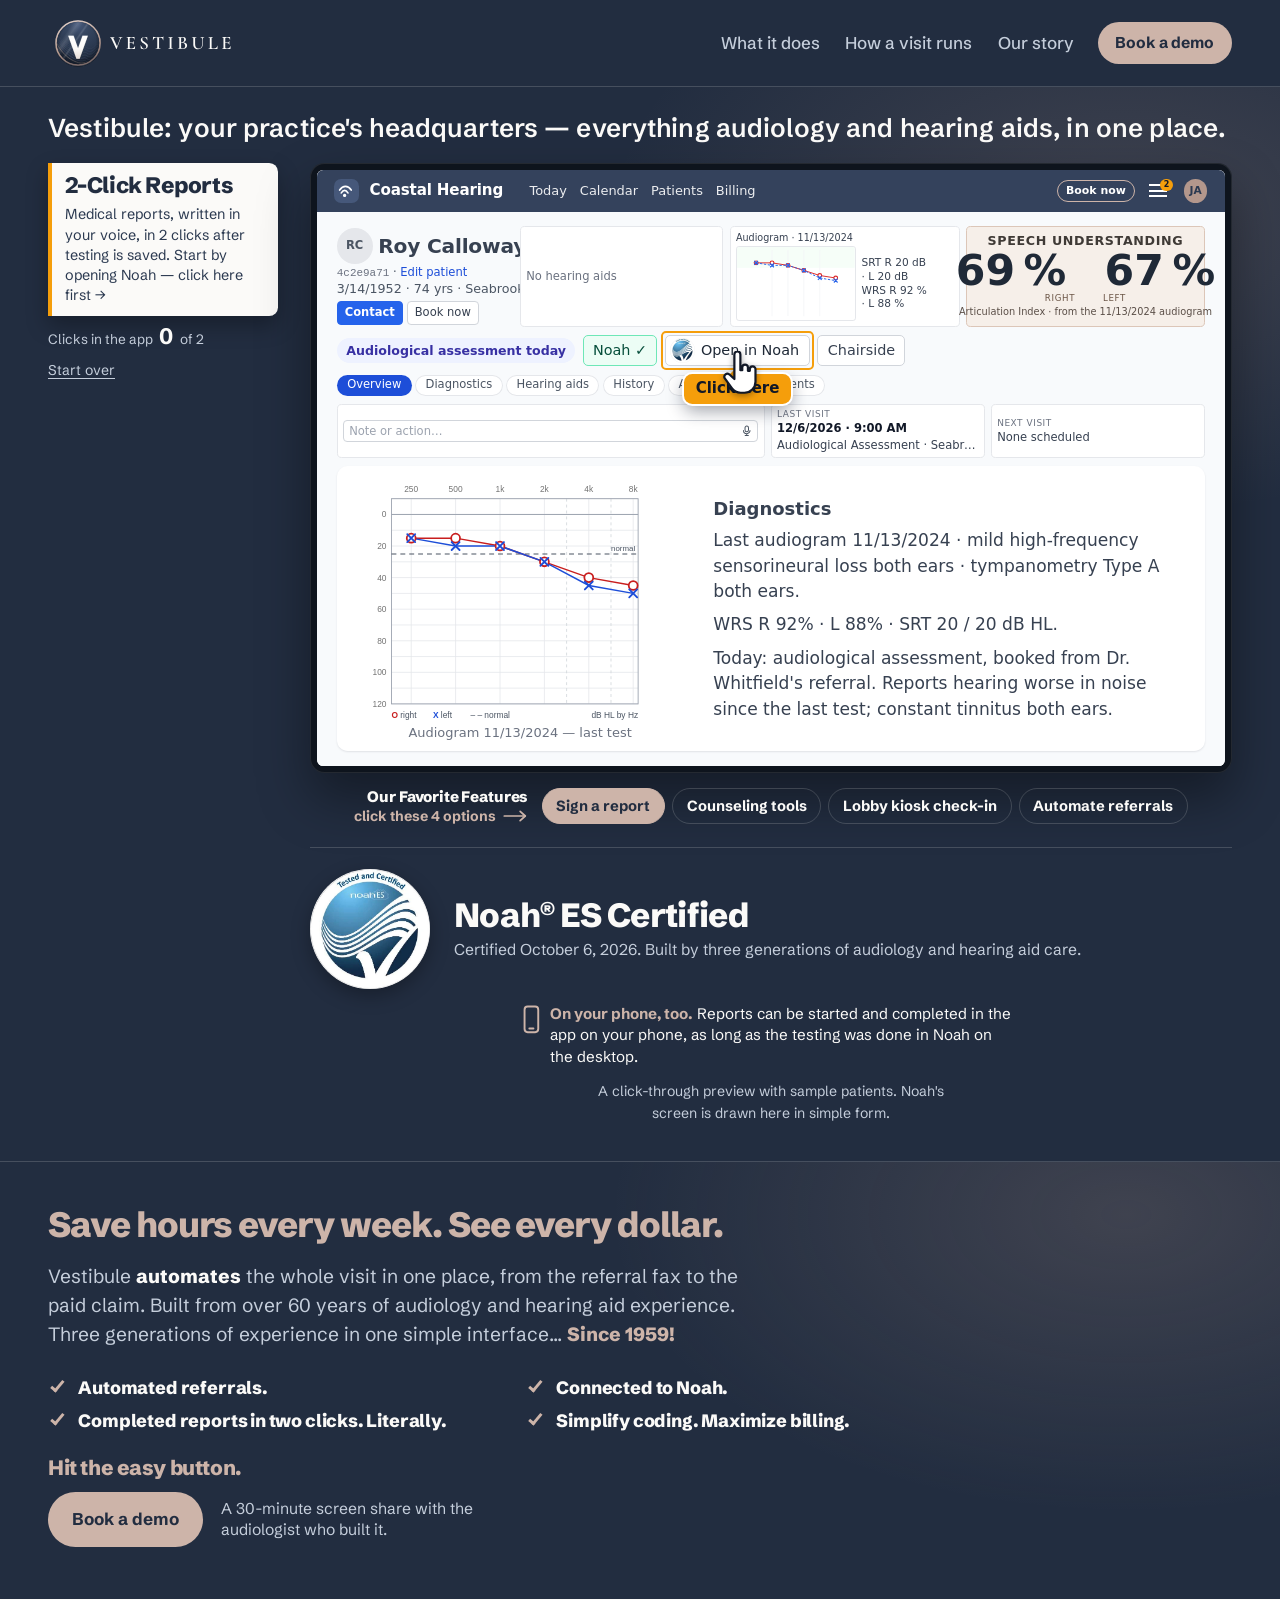
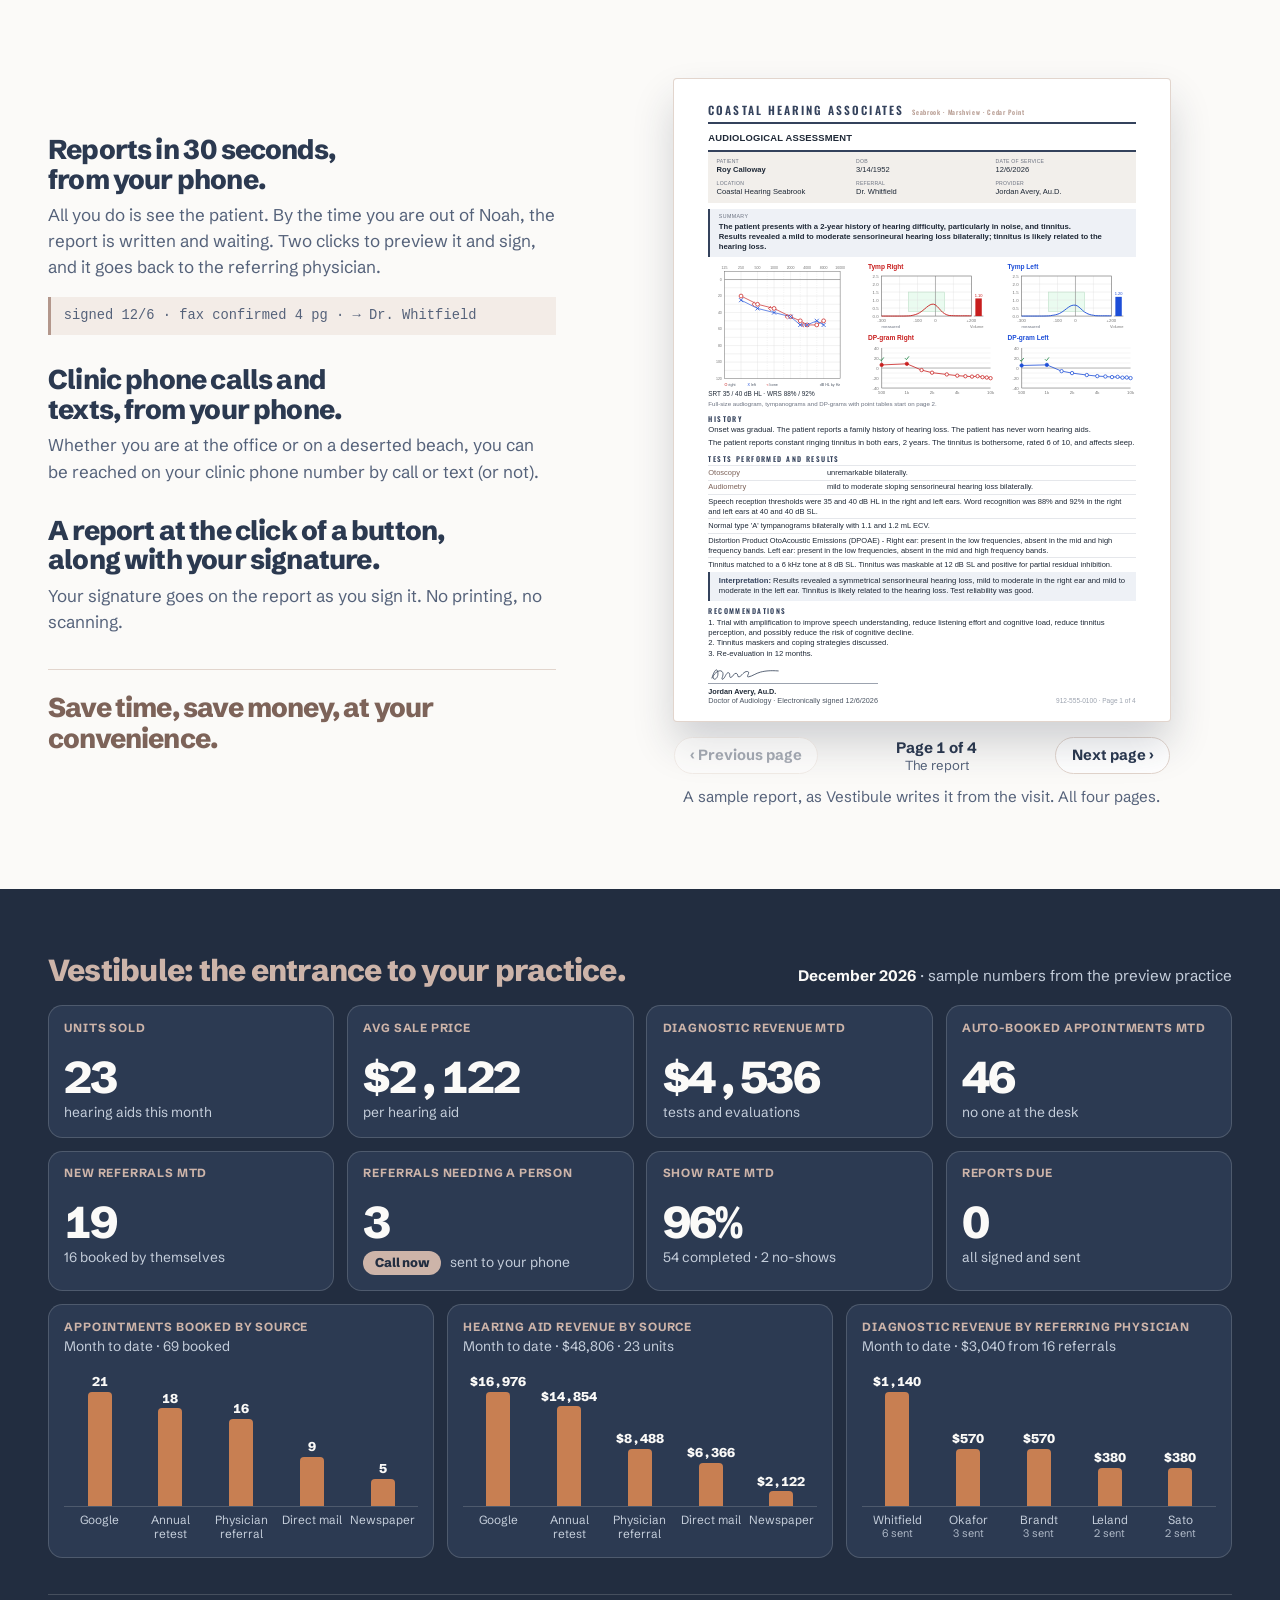
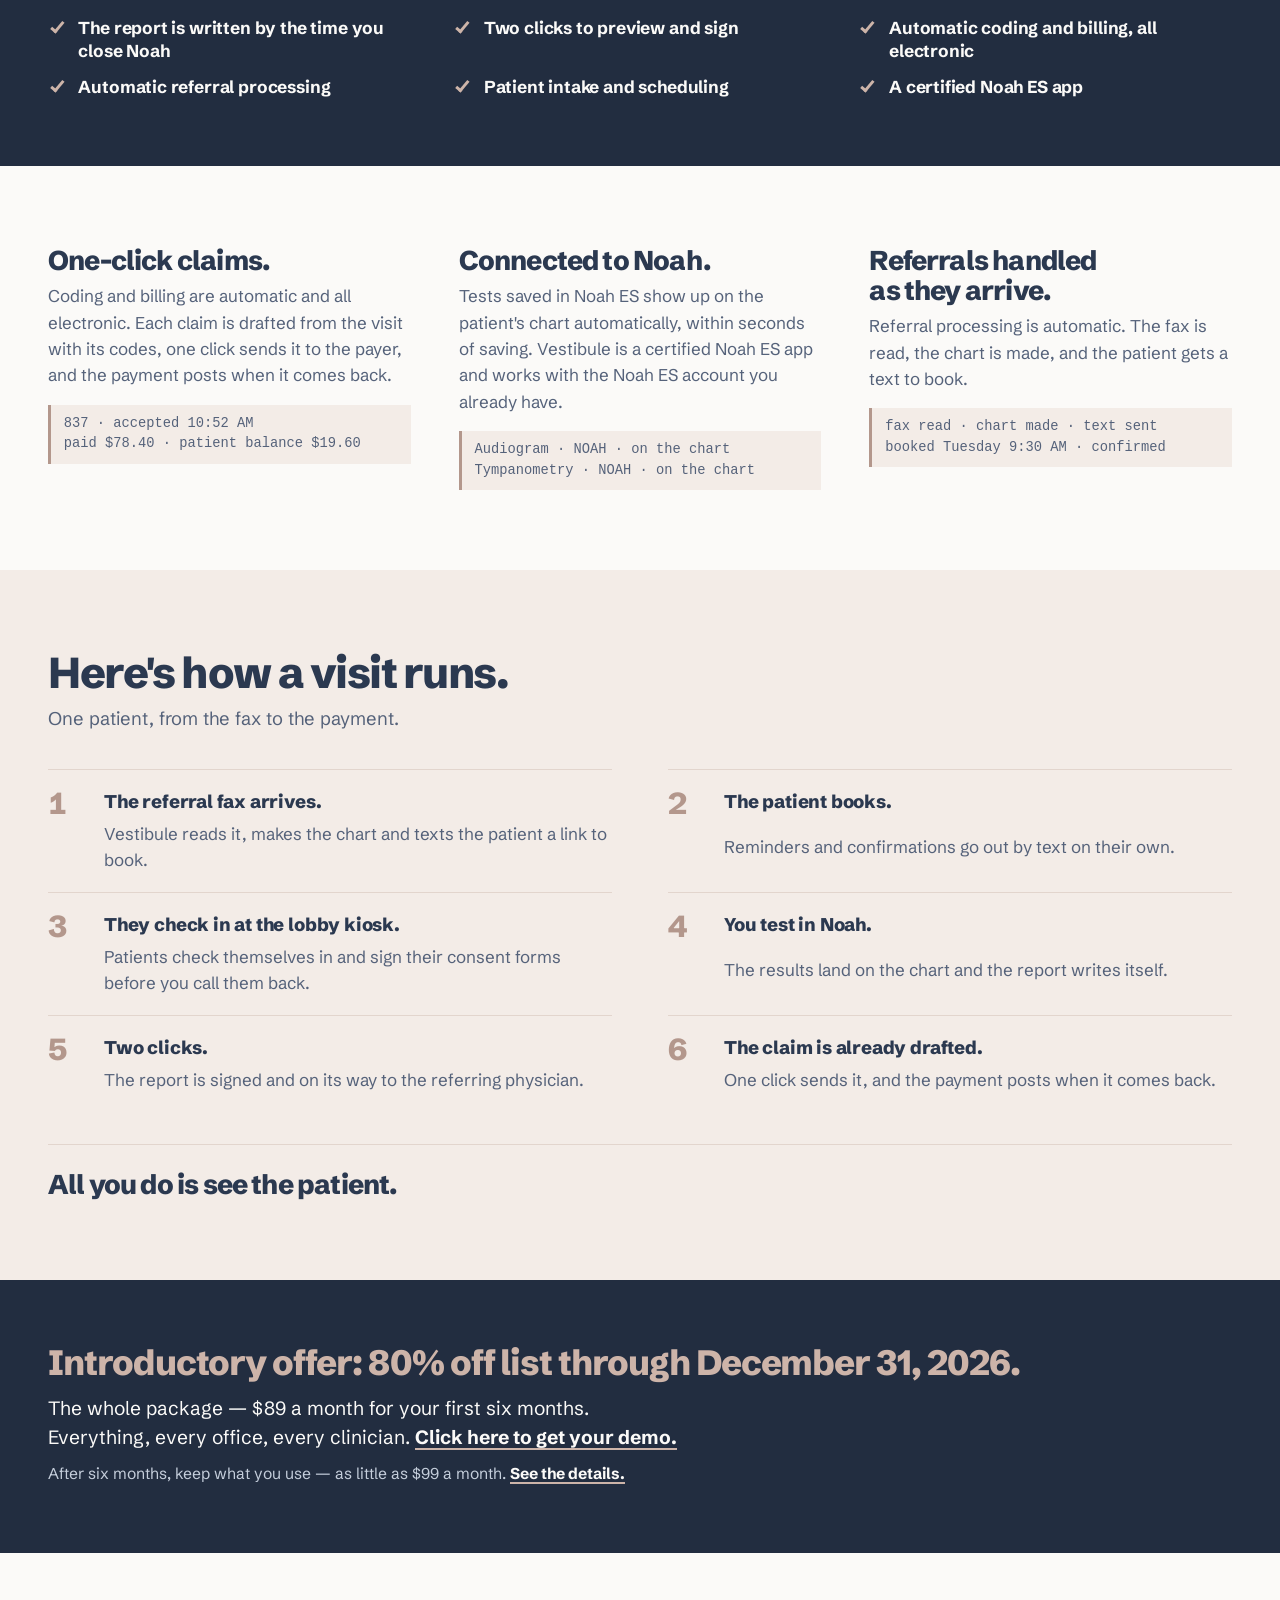
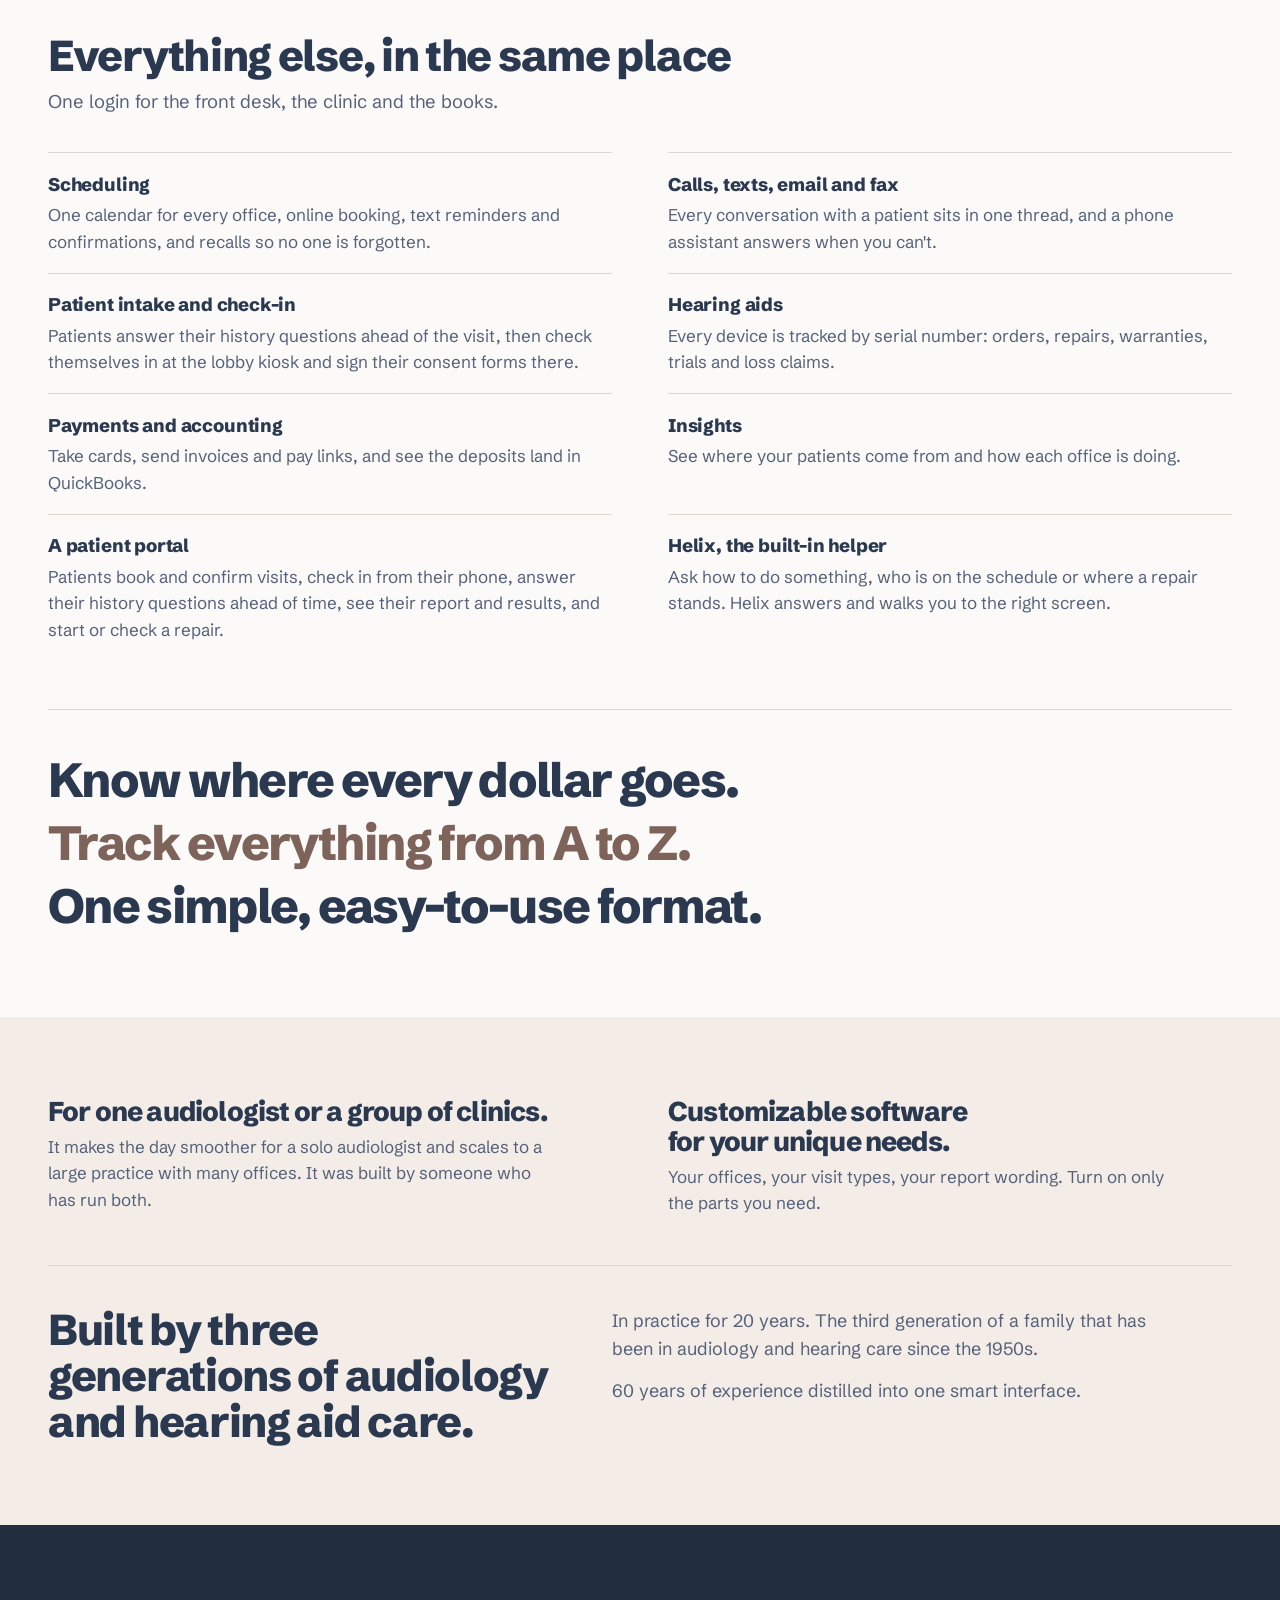
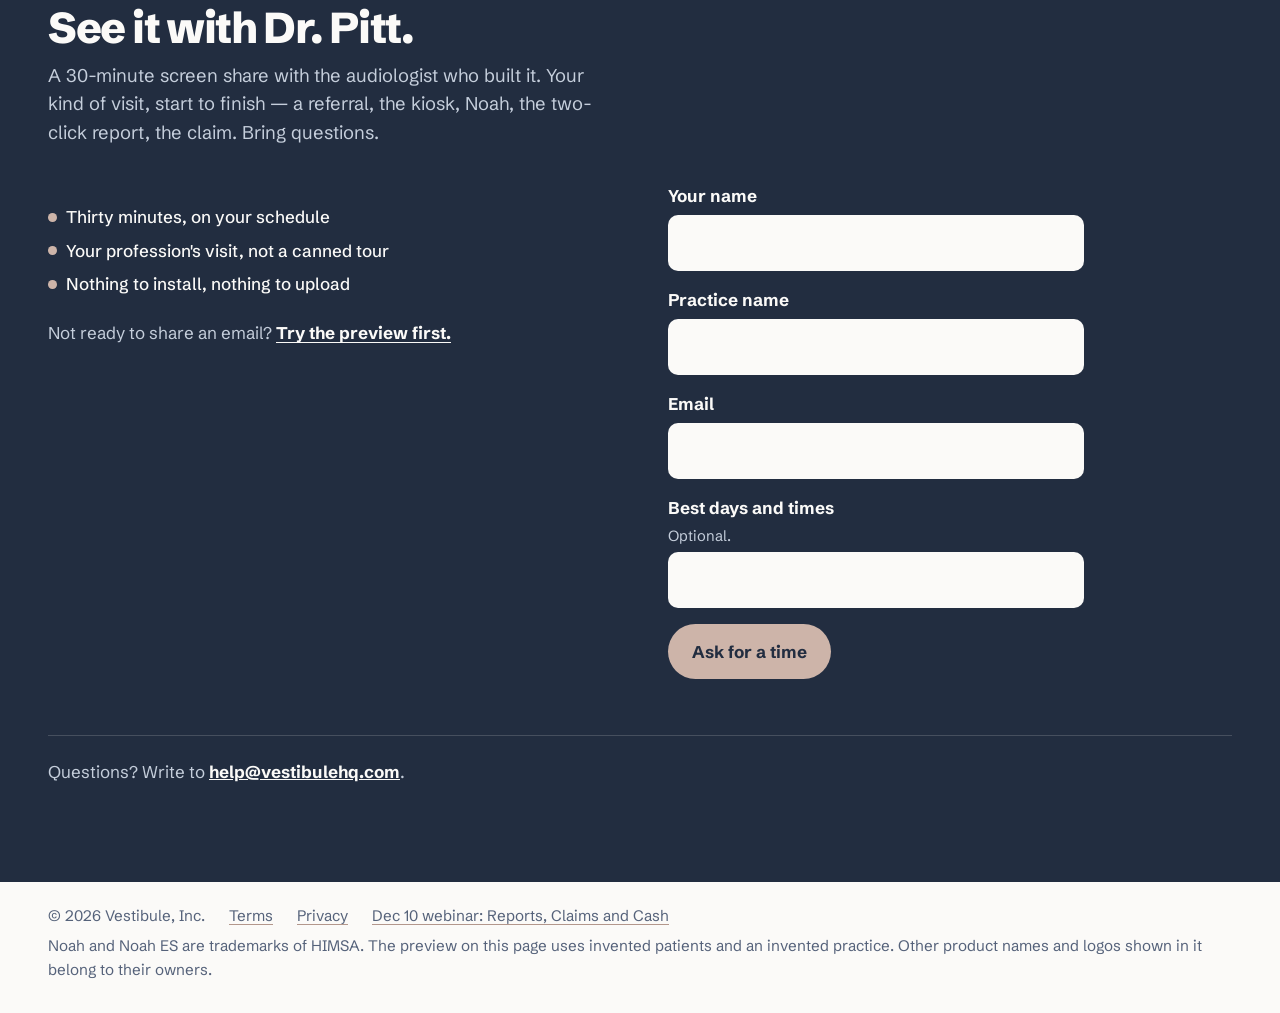
==== commit b2a5526c: "SITE-SYNC-2 — the fold's chart header follows the app's CHART-HEADER-3 SITE-SYNC-2 (2026-11-03). The" ====
--- a/index.html
+++ b/index.html
@@ -164,44 +164,47 @@
                 <span class="a-me">JA</span>
               </div>
                   <div class="d-page">
-                    <div class="d-head">
-                      <span class="d-av" aria-hidden="true">RC</span>
-                      <div><b class="d-name">Roy Calloway</b><span class="d-sub">3/14/1952 · <span data-age="1952-03-14">74 yrs</span> · Seabrook</span></div>
-                      <span class="fc-chip" id="fc-chip">Audiological assessment today</span>
-                    </div>
-                    <!-- The six fixed slots under the name (the app's CHART-HEADER-2, screens/patients-id.webp): the audiogram and
-                         its date, the Speech understanding tile, the hearing aids, the compact note box with its mic, Last visit and
-                         Next visit. The thumbnail and the tile's numbers follow the scene: the last test's, then today's. On a narrow
-                         stage the slots pair up and the note box collapses to its phone line (the app's D-CH2-14). -->
+                    <!-- The chart header as the app's CHART-HEADER-3 draws it (screens/patients-id.webp, 8dc74366): the band of four
+                         slots — the identity (the avatar, the name, the chart id · Edit patient, DOB · age · office, Contact and Book
+                         now beneath), the hearing aids, the audiogram thumbnail with SRT · WRS beside it, the Speech understanding box —
+                         then the verb row, the tabs, and under the tabs the first scrolling row: the note box, Last visit, Next visit.
+                         The thumbnail, the SRT · WRS lines and the box's numbers follow the scene: the last test's, then today's. The
+                         note box is the app's phone line at every width (its desktop box would push the results card under a 768-px
+                         laptop's fold — SITE-SYNC-1's rule). Under 50rem of stage the app's phone form: the identity without its box,
+                         the number box full width, then the aids and the audiogram side by side. The chip at the head of the verb row
+                         is the scene's own state, as the app seats a state chip there. -->
                     <div class="fc-slots" id="fc-slots">
+                      <div class="fc-slot fc-id">
+                        <span class="fc-id-name"><span class="d-av" aria-hidden="true">RC</span><b class="d-name">Roy Calloway</b></span>
+                        <span class="fc-id-line"><code>4c2e9a71</code> · <span class="fc-link">Edit patient</span></span>
+                        <span class="fc-id-facts">3/14/1952 · <span data-age="1952-03-14">74 yrs</span> · Seabrook</span>
+                        <span class="fc-id-verbs"><span class="d-btn pri">Contact</span><span class="d-btn">Book now</span></span>
+                      </div>
+                      <div class="fc-slot fc-aids">No hearing aids</div>
                       <div class="fc-slot fc-th">
-                        <span id="fc-th-before"><svg class="fc-thumb" viewBox="36 20 258 216" aria-hidden="true"><rect x="40" y="24" width="250" height="208" fill="#fff" stroke="#E5E7EB" stroke-width="2"/><path d="M40 80H290" fill="none" stroke="#9CA3AF" stroke-width="2" stroke-dasharray="7 6"/><polyline points="60,64 105,64 150,72 195,88 240,104 285,112" fill="none" stroke="#C81E1E" stroke-width="5"/><polyline points="60,64 105,72 150,72 195,88 240,112 285,120" fill="none" stroke="#1D4ED8" stroke-width="5"/><g fill="#fff" stroke="#C81E1E" stroke-width="5"><circle cx="60" cy="64" r="8"/><circle cx="105" cy="64" r="8"/><circle cx="150" cy="72" r="8"/><circle cx="195" cy="88" r="8"/><circle cx="240" cy="104" r="8"/><circle cx="285" cy="112" r="8"/></g><g fill="none" stroke="#1D4ED8" stroke-width="5" stroke-linecap="round"><path d="M53 65l14 14M67 65l-14 14"/><path d="M98 73l14 14M112 73l-14 14"/><path d="M143 73l14 14M157 73l-14 14"/><path d="M188 89l14 14M202 89l-14 14"/><path d="M233 113l14 14M247 113l-14 14"/><path d="M278 121l14 14M292 121l-14 14"/></g></svg><small><span data-old>10/10/2024</span></small></span>
-                        <span id="fc-th-after" hidden><svg class="fc-thumb" viewBox="36 20 258 216" aria-hidden="true"><rect x="40" y="24" width="250" height="208" fill="#fff" stroke="#E5E7EB" stroke-width="2"/><path d="M40 80H290" fill="none" stroke="#9CA3AF" stroke-width="2" stroke-dasharray="7 6"/><polyline points="60,64 105,64 150,72 195,128 240,144 285,160" fill="none" stroke="#C81E1E" stroke-width="5"/><polyline points="60,64 105,72 150,72 195,128 240,152 285,168" fill="none" stroke="#1D4ED8" stroke-width="5"/><g fill="#fff" stroke="#C81E1E" stroke-width="5"><circle cx="60" cy="64" r="8"/><circle cx="105" cy="64" r="8"/><circle cx="150" cy="72" r="8"/><circle cx="195" cy="128" r="8"/><circle cx="240" cy="144" r="8"/><circle cx="285" cy="160" r="8"/></g><g fill="none" stroke="#1D4ED8" stroke-width="5" stroke-linecap="round"><path d="M53 65l14 14M67 65l-14 14"/><path d="M98 73l14 14M112 73l-14 14"/><path d="M143 73l14 14M157 73l-14 14"/><path d="M188 129l14 14M202 129l-14 14"/><path d="M233 153l14 14M247 153l-14 14"/><path d="M278 169l14 14M292 169l-14 14"/></g></svg><small><span data-d="0">11/2/2026</span></small></span>
+                        <span id="fc-th-before"><small>Audiogram · <span data-old>10/10/2024</span></small><span class="fc-th-row"><svg class="fc-thumb" viewBox="0 0 150 92" aria-hidden="true"><rect width="150" height="26.6" fill="#f0fdf4" opacity="0.6"/><path d="M44.6 4V88M64.9 4V88M85.1 4V88M105.4 4V88" stroke="#f3f4f6"/><polyline points="24.3,20.2 44.6,20.2 64.9,23.4 85.1,29.8 105.4,36.3 125.7,39.5" fill="none" stroke="#dc2626" stroke-width="1.2"/><g fill="#fff" stroke="#dc2626" stroke-width="1.4"><circle cx="24.3" cy="20.2" r="2.4"/><circle cx="44.6" cy="20.2" r="2.4"/><circle cx="64.9" cy="23.4" r="2.4"/><circle cx="85.1" cy="29.8" r="2.4"/><circle cx="105.4" cy="36.3" r="2.4"/><circle cx="125.7" cy="39.5" r="2.4"/></g><polyline points="24.3,20.2 44.6,23.4 64.9,23.4 85.1,29.8 105.4,39.5 125.7,42.8" fill="none" stroke="#2563eb" stroke-width="1.2" stroke-dasharray="3 2"/><path d="M21.9 17.8l4.8 4.8M21.9 22.6l4.8-4.8M42.2 21l4.8 4.8M42.2 25.8l4.8-4.8M62.5 21l4.8 4.8M62.5 25.8l4.8-4.8M82.7 27.4l4.8 4.8M82.7 32.2l4.8-4.8M103 37.1l4.8 4.8M103 41.9l4.8-4.8M123.3 40.4l4.8 4.8M123.3 45.2l4.8-4.8" fill="none" stroke="#2563eb" stroke-width="1.4"/></svg><span class="fc-sw"><span><span class="nw">SRT R 20 dB</span> <span class="nw">· L 20 dB</span></span><span><span class="nw">WRS R 92 %</span> <span class="nw">· L 88 %</span></span></span></span></span>
+                        <span id="fc-th-after" hidden><small>Audiogram · <span data-d="0">11/2/2026</span></small><span class="fc-th-row"><svg class="fc-thumb" viewBox="0 0 150 92" aria-hidden="true"><rect width="150" height="26.6" fill="#f0fdf4" opacity="0.6"/><path d="M44.6 4V88M64.9 4V88M85.1 4V88M105.4 4V88" stroke="#f3f4f6"/><polyline points="24.3,20.2 44.6,20.2 64.9,23.4 85.1,46 105.4,52.5 125.7,58.9" fill="none" stroke="#dc2626" stroke-width="1.2"/><g fill="#fff" stroke="#dc2626" stroke-width="1.4"><circle cx="24.3" cy="20.2" r="2.4"/><circle cx="44.6" cy="20.2" r="2.4"/><circle cx="64.9" cy="23.4" r="2.4"/><circle cx="85.1" cy="46" r="2.4"/><circle cx="105.4" cy="52.5" r="2.4"/><circle cx="125.7" cy="58.9" r="2.4"/></g><polyline points="24.3,20.2 44.6,23.4 64.9,23.4 85.1,46 105.4,55.7 125.7,62.2" fill="none" stroke="#2563eb" stroke-width="1.2" stroke-dasharray="3 2"/><path d="M21.9 17.8l4.8 4.8M21.9 22.6l4.8-4.8M42.2 21l4.8 4.8M42.2 25.8l4.8-4.8M62.5 21l4.8 4.8M62.5 25.8l4.8-4.8M82.7 43.6l4.8 4.8M82.7 48.4l4.8-4.8M103 53.3l4.8 4.8M103 58.1l4.8-4.8M123.3 59.8l4.8 4.8M123.3 64.6l4.8-4.8" fill="none" stroke="#2563eb" stroke-width="1.4"/></svg><span class="fc-sw"><span><span class="nw">SRT R 30 dB</span> <span class="nw">· L 30 dB</span></span><span><span class="nw">WRS R 76 %</span> <span class="nw">· L 72 %</span></span></span></span></span>
                       </div>
                       <div class="fc-slot fc-tile">
                         <small>Speech understanding</small>
-                        <p class="fc-si" id="fc-si-before"><b>69&#8239;%</b><b>67&#8239;%</b></p>
-                        <p class="fc-si" id="fc-si-after" hidden><b>45&#8239;%</b><b>45&#8239;%</b></p>
-                        <small class="fc-lr"><span>Right</span><span>Left</span></small>
+                        <div class="fc-si" id="fc-si-before"><span class="fc-si-n"><b>69&#8239;%</b><b>67&#8239;%</b></span><small class="fc-lr"><span>Right</span><span>Left</span></small><small class="fc-ai">Articulation Index · from the <span data-old>10/10/2024</span> audiogram</small></div>
+                        <div class="fc-si" id="fc-si-after" hidden><span class="fc-si-n"><b>45&#8239;%</b><b>45&#8239;%</b></span><small class="fc-lr"><span>Right</span><span>Left</span></small><small class="fc-ai">Articulation Index · from the <span data-d="0">11/2/2026</span> audiogram</small></div>
                       </div>
-                      <div class="fc-slot fc-aids">No hearing aids</div>
-                      <div class="fc-slot fc-nb" aria-hidden="true">
-                        <span class="fc-nb-r"><i class="on"></i>Internal note<i></i>Action</span>
-                        <span class="fc-nb-in">Note or action…<svg class="fc-mic" viewBox="0 0 16 16" fill="none" stroke="currentColor" stroke-width="1.4" stroke-linecap="round" stroke-linejoin="round" aria-hidden="true"><rect x="5.6" y="1.5" width="4.8" height="8" rx="2.4"/><path d="M3.5 7.5a4.5 4.5 0 0 0 9 0M8 12v2.5M5.8 14.5h4.4"/></svg></span>
-                        <span class="fc-nb-b"><span class="fc-nb-sel">No category</span><span class="fc-nb-save">Save</span></span>
-                      </div>
-                      <div class="fc-slot fc-visit"><small>Last visit</small><b><span data-d="0">11/2/2026</span> · 9:00 AM</b><span>Audiological Assessment · Seabrook</span></div>
-                      <div class="fc-slot fc-visit"><small>Next visit</small><span>None scheduled</span></div>
                     </div>
                     <div class="d-row fc-row">
-                      <span class="d-btn pri">Contact</span>
-                      <span class="d-btn">Book now</span>
+                      <span class="fc-chip" id="fc-chip">Audiological assessment today</span>
                       <span class="d-ok">Noah ✓</span>
                       <button type="button" class="d-btn d-noah" data-go="report-noah"><img data-seal alt="" width="28" height="28">Open in Noah</button>
                       <!-- Report due, as the app draws it: an amber band in the verb row, Preview now (click 1) and Edit -->
                       <span class="fc-due" id="fc-due" hidden><svg viewBox="0 0 16 16" fill="none" stroke="currentColor" stroke-width="1.3" stroke-linejoin="round" aria-hidden="true"><path d="M3.5 1.5h6l3 3v10h-9z"/><path d="M9.5 1.5v3h3M5.5 8h5M5.5 11h5"/></svg><b>Report due:</b><button type="button" class="fc-due-btn pri" id="fc-preview" data-go="report-preview">Preview now</button><button type="button" class="fc-due-btn" id="fc-edit">Edit</button></span>
                       <!-- Chairside at the end of the verb row (the app's CHAIRSIDE-DOOR-1: a chart with a visit today) -->
                       <span class="d-btn fc-chair">Chairside</span>
+                    </div>
+                    <div class="fc-tabs" aria-hidden="true"><span class="on">Overview</span><span>Diagnostics</span><span>Hearing aids</span><span>History</span><span>Account</span><span>Documents</span></div>
+                    <div class="fc-first" aria-hidden="true">
+                      <div class="fc-slot fc-nb"><span class="fc-nb-in">Note or action…<svg class="fc-mic" viewBox="0 0 16 16" fill="none" stroke="currentColor" stroke-width="1.4" stroke-linecap="round" stroke-linejoin="round" aria-hidden="true"><rect x="5.6" y="1.5" width="4.8" height="8" rx="2.4"/><path d="M3.5 7.5a4.5 4.5 0 0 0 9 0M8 12v2.5M5.8 14.5h4.4"/></svg></span></div>
+                      <div class="fc-slot fc-visit"><small>Last visit</small><b><span data-d="0">11/2/2026</span> · 9:00 AM</b><span>Audiological Assessment · Seabrook</span></div>
+                      <div class="fc-slot fc-visit"><small>Next visit</small><span>None scheduled</span></div>
                     </div>
                     <div class="d-card fc-card">
                       <div class="fc-res" id="fc-res">
--- a/site.css
+++ b/site.css
@@ -230,8 +230,8 @@
   :is(.fold, .as-fold) .stage.desk .scr { position: relative; inset: auto; }
   :is(.fold, .as-fold) .stage.desk .scr.prv { aspect-ratio: 16 / 10; }   /* the counseling screen keeps the app's shape on a wide stage (COUNSEL-SITE-1) */
   /* The chart, drawn large: the plot beside the Diagnostics panel */
-  :is(.fold, .as-fold) [data-screen="d-chart"] .d-page { flex: none; padding: 0.8em 1.1em 0.9em; gap: 0.7em; }
-  .fc-chip { margin-left: auto; align-self: flex-start; padding: 0.3em 0.75em; border-radius: 99em; background: #EEF2FF; color: #3730A3; font-size: 0.7em; font-weight: 600; white-space: nowrap; }
+  :is(.fold, .as-fold) [data-screen="d-chart"] .d-page { flex: none; padding: 0.8em 1.1em 0.8em; gap: 0.45em; }   /* SITE-SYNC-2: the app's own 8-px spacing between the band, the row, the tabs and the first row */
+  .fc-chip { padding: 0.3em 0.75em; border-radius: 99em; background: #EEF2FF; color: #3730A3; font-size: 0.7em; font-weight: 600; white-space: nowrap; }
   .fc-chip.sent { background: #DCFCE7; color: #14532D; }
   .fc-row { gap: 0.5em; }
   .fc-due { display: inline-flex; flex-wrap: wrap; align-items: center; gap: 0.45em; padding: 0.28em 0.45em 0.28em 0.65em; border: 1px solid #FCD34D; border-radius: 0.45em; background: #FEF3C7; color: #78350F; font-size: 0.8em; font-weight: 600; line-height: 1.3; }
@@ -245,44 +245,62 @@
   .fc-res.in { animation: d-land 1.3s ease-out; }
   .fc-fig { min-width: 0; }
   .fc-plot { display: block; width: 100%; max-width: 21rem; height: auto; margin: 0 auto; }
+  .fc-fig .fc-plot { max-width: 18.5rem; }   /* SITE-SYNC-2: the fold's plot 2.5rem narrower — the height went to the header's band, tabs and first row (the preview's paper keeps its own) */
   .fc-cap { margin: 0.2em 0 0; font-size: 0.72em; color: #6B7280; text-align: center; }
   .fc-txt { min-width: 0; }
   .fc-txt p { margin: 0 0 0.45em; font-size: 0.95em; line-height: 1.5; color: #374151; }
   .fc-txt p:last-child { margin-bottom: 0; }
   .fc-txt .res-h { font-size: 1em; }
     .fc-txt .d-due { vertical-align: 0.05em; }
-  /* SITE-RIDERS-3: the chart header's six fixed slots (the app's CHART-HEADER-2) in one band under the facts line — the
-     audiogram and its date, the Speech understanding tile, the hearing aids, the compact note box with its mic, Last visit,
-     Next visit. The band replaced SITE-SYNC-1's collapsed note line and the two chips under the small audiogram. */
-  .fc-slots { display: grid; grid-template-columns: 1fr 1fr 1fr 2.1fr 1fr 1fr; gap: 0.35em; }
+  /* SITE-SYNC-2: the chart header's band of four (the app's CHART-HEADER-3) — the identity (the avatar, the name, the chart id ·
+     Edit patient, DOB · age · office, Contact and Book now beneath), the hearing aids, the audiogram thumbnail with SRT · WRS beside
+     it, the Speech understanding box — about 20 · 23 · 26 · 27 of the width; then the verb row, the tabs, and the first scrolling
+     row under them (the note box, Last visit, Next visit). The band replaced SITE-RIDERS-3's six slots and the name line over them. */
+  .fc-slots { display: grid; grid-template-columns: 20fr 23fr 26fr 27fr; gap: 0.35em; align-items: stretch; }
   .fc-slot { min-width: 0; display: flex; flex-direction: column; justify-content: center; gap: 0.15em; padding: 0.35em 0.45em; border: 1px solid #E5E7EB; border-radius: 0.4em; background: #fff; color: #374151; font-size: 0.64em; line-height: 1.3; }
-  .fc-th { align-items: center; text-align: center; color: #6B7280; }
-  .fc-th > span { display: grid; justify-items: center; gap: 0.1em; }
-  .fc-thumb { width: 6.2em; height: auto; display: block; }
-  .fc-tile { align-items: center; text-align: center; background: #F6EFE9; border-color: #DCC6B8; color: #3F3A36; }
-  .fc-tile > small, .fc-visit > small { font-size: 0.78em; letter-spacing: 0.06em; text-transform: uppercase; line-height: 1.15; }
-  .fc-tile > small { color: #6B5546; }
-  .fc-si { margin: 0; display: flex; justify-content: center; gap: 0.9em; font-size: 1.75em; font-weight: 700; line-height: 1.1; color: #1F2937; font-variant-numeric: tabular-nums; white-space: nowrap; }
-  .fc-lr { display: flex; justify-content: center; gap: 2.4em; font-size: 0.7em; letter-spacing: 0.08em; text-transform: uppercase; color: #6B5546; }
-  .fc-aids { align-items: center; text-align: center; color: #6B7280; }
-  .fc-nb { gap: 0.3em; }
-  .fc-nb-r { display: flex; align-items: center; gap: 0.3em; white-space: nowrap; overflow: hidden; }
-  .fc-nb-r i { flex: none; width: 0.85em; height: 0.85em; margin-left: 0.5em; border: 1px solid #6B7280; border-radius: 50%; }
-  .fc-nb-r i:first-child { margin-left: 0; }
-  .fc-nb-r i.on { border-color: #2563EB; background: #2563EB; box-shadow: inset 0 0 0 0.18em #fff; }
+  .fc-slot > small, .fc-visit > small { font-size: 0.78em; letter-spacing: 0.06em; text-transform: uppercase; line-height: 1.15; color: #6B7280; }
+  .fc-id { gap: 0.1em; padding: 0.15em 0.2em 0.15em 0; border: 0; background: none; }   /* the identity has no box in the app */
+  .fc-id-name { display: flex; align-items: center; gap: 0.5em; min-width: 0; }
+  .fc-id .d-av { width: 3.1em; height: 3.1em; font-size: 1em; }
+  .fc-id .d-name { font-size: 1.75em; line-height: 1.1; font-weight: 600; white-space: nowrap; }
+  .fc-id-line { color: #4B5563; white-space: nowrap; }
+  .fc-id-line code { font-family: ui-monospace, SFMono-Regular, Menlo, Consolas, monospace; font-size: 0.95em; color: #6B7280; }
+  .fc-link { color: #1D4ED8; font-weight: 500; }
+  .fc-id-facts { font-size: 1.1em; color: #4B5563; white-space: nowrap; }
+  .fc-id-verbs { display: flex; flex-wrap: wrap; gap: 0.35em; margin-top: 0.2em; }
+  .fc-id-verbs .d-btn { font-size: 1em; padding: 0.3em 0.6em; }
+  .fc-aids { color: #6B7280; }
+  .fc-th { color: #374151; }
+  .fc-th > span { display: grid; gap: 0.15em; }
+  .fc-th-row { display: flex; flex-wrap: wrap; align-items: center; gap: 0.2em 0.5em; }
+  .fc-thumb { flex: none; width: 10.4em; max-width: 100%; height: auto; display: block; border: 1px solid #E5E7EB; border-radius: 0.25em; background: #fff; }
+  .fc-sw { flex: 1; min-width: 4.5em; display: grid; gap: 0.1em; font-size: 0.92em; line-height: 1.25; }
+  .fc-sw > span { display: block; }
+  .fc-sw .nw { white-space: nowrap; }   /* each line breaks at its "·", as the app's does beside the thumbnail */
+  .fc-tile { align-items: center; text-align: center; gap: 0.1em; background: #F6EFE9; border-color: #DCC6B8; color: #3F3A36; }
+  .fc-tile > small { font-size: 1.1em; font-weight: 700; letter-spacing: 0.05em; color: #3F3A36; }
+  .fc-si { display: grid; justify-items: center; gap: 0.05em; }
+  .fc-si-n { display: flex; justify-content: center; gap: 0.9em; font-size: 3.7em; font-weight: 700; line-height: 1; color: #1F2937; font-variant-numeric: tabular-nums; white-space: nowrap; }
+  .fc-lr { display: flex; justify-content: center; gap: 3.2em; font-size: 0.75em; letter-spacing: 0.08em; text-transform: uppercase; color: #6B5546; }
+  .fc-ai { margin-top: 0.2em; font-size: 0.85em; color: #5B4F48; }
+  .fc-tabs { display: flex; flex-wrap: wrap; gap: 0.3em; font-size: 0.64em; }
+  .fc-tabs > span { padding: 0.25em 0.9em; border-radius: 99em; background: #fff; color: #4B5563; box-shadow: inset 0 0 0 1px #E5E7EB; white-space: nowrap; }
+  .fc-tabs > .on { background: #1D4ED8; color: #fff; font-weight: 500; box-shadow: none; }
+  /* the first scrolling row: the note box in the app's phone line (its desktop box — the radios, the input, the category and
+     Save, about 75 px — would push the results card under a 768-px laptop's fold, SITE-SYNC-1's rule), Last visit, Next visit */
+  .fc-first { display: grid; grid-template-columns: 2fr 1fr 1fr; gap: 0.35em; }
   .fc-nb-in { display: flex; align-items: center; justify-content: space-between; gap: 0.3em; padding: 0.25em 0.45em; border: 1px solid #D1D5DB; border-radius: 0.35em; color: #9CA3AF; white-space: nowrap; overflow: hidden; }
   .fc-mic { flex: none; width: 1em; height: 1em; color: #4B5563; }
-  .fc-nb-b { display: flex; align-items: center; gap: 0.35em; }
-  .fc-nb-sel { position: relative; padding: 0.15em 1.3em 0.15em 0.4em; border: 1px solid #D1D5DB; border-radius: 0.3em; white-space: nowrap; }
-  .fc-nb-sel::after { content: ""; position: absolute; right: 0.5em; top: 50%; width: 0.35em; height: 0.35em; border-right: 1.5px solid #4B5563; border-bottom: 1.5px solid #4B5563; transform: translateY(-70%) rotate(45deg); }
-  .fc-nb-save { padding: 0.15em 0.55em; border-radius: 0.3em; background: #2563EB; color: #fff; font-weight: 600; }
-  .fc-visit > small { color: #6B7280; }
   .fc-visit b { font-weight: 600; color: #111827; white-space: nowrap; }
   .fc-visit > span { white-space: nowrap; overflow: hidden; text-overflow: ellipsis; }
-  /* the phone form (the app's D-CH2-14): the slots pair up, the aids slot only with a device on file, the note box one line */
+  /* the phone form (the app's D-CH3-9): the identity, then the number box full width, then the aids and the audiogram side by
+     side; the visit tiles pair up under the note line */
   @container stage (max-width: 50rem) {
     .fc-slots { grid-template-columns: 1fr 1fr; }
-    .fc-aids, .fc-nb-r, .fc-nb-b { display: none; }
+    .fc-id { grid-column: 1 / -1; order: -2; }
+    .fc-id .d-name { white-space: normal; }
+    .fc-tile { grid-column: 1 / -1; order: -1; }
+    .fc-first { grid-template-columns: 1fr 1fr; }
     .fc-nb { grid-column: 1 / -1; }
   }
   /* Noah's window in the fold: the two sessions and the module drawn large */
@@ -438,7 +456,7 @@
     :is(.fold, .as-fold) .n-list { display: none; }
     :is(.fold, .as-fold) .n-panels { flex-direction: column; }
     :is(.fold, .as-fold) .n-plot { width: min(100%, 20em); }
-    :is(.fold, .as-fold) .fc-chip { white-space: normal; max-width: 9em; text-align: right; font-size: 0.64em; }
+    :is(.fold, .as-fold) .fc-chip { white-space: normal; font-size: 0.64em; }
   }
   @media (min-width: 40rem) {
     .fold-line { white-space: nowrap; text-wrap: nowrap; font-size: calc((100vw - 2.5rem) / 46.5); }
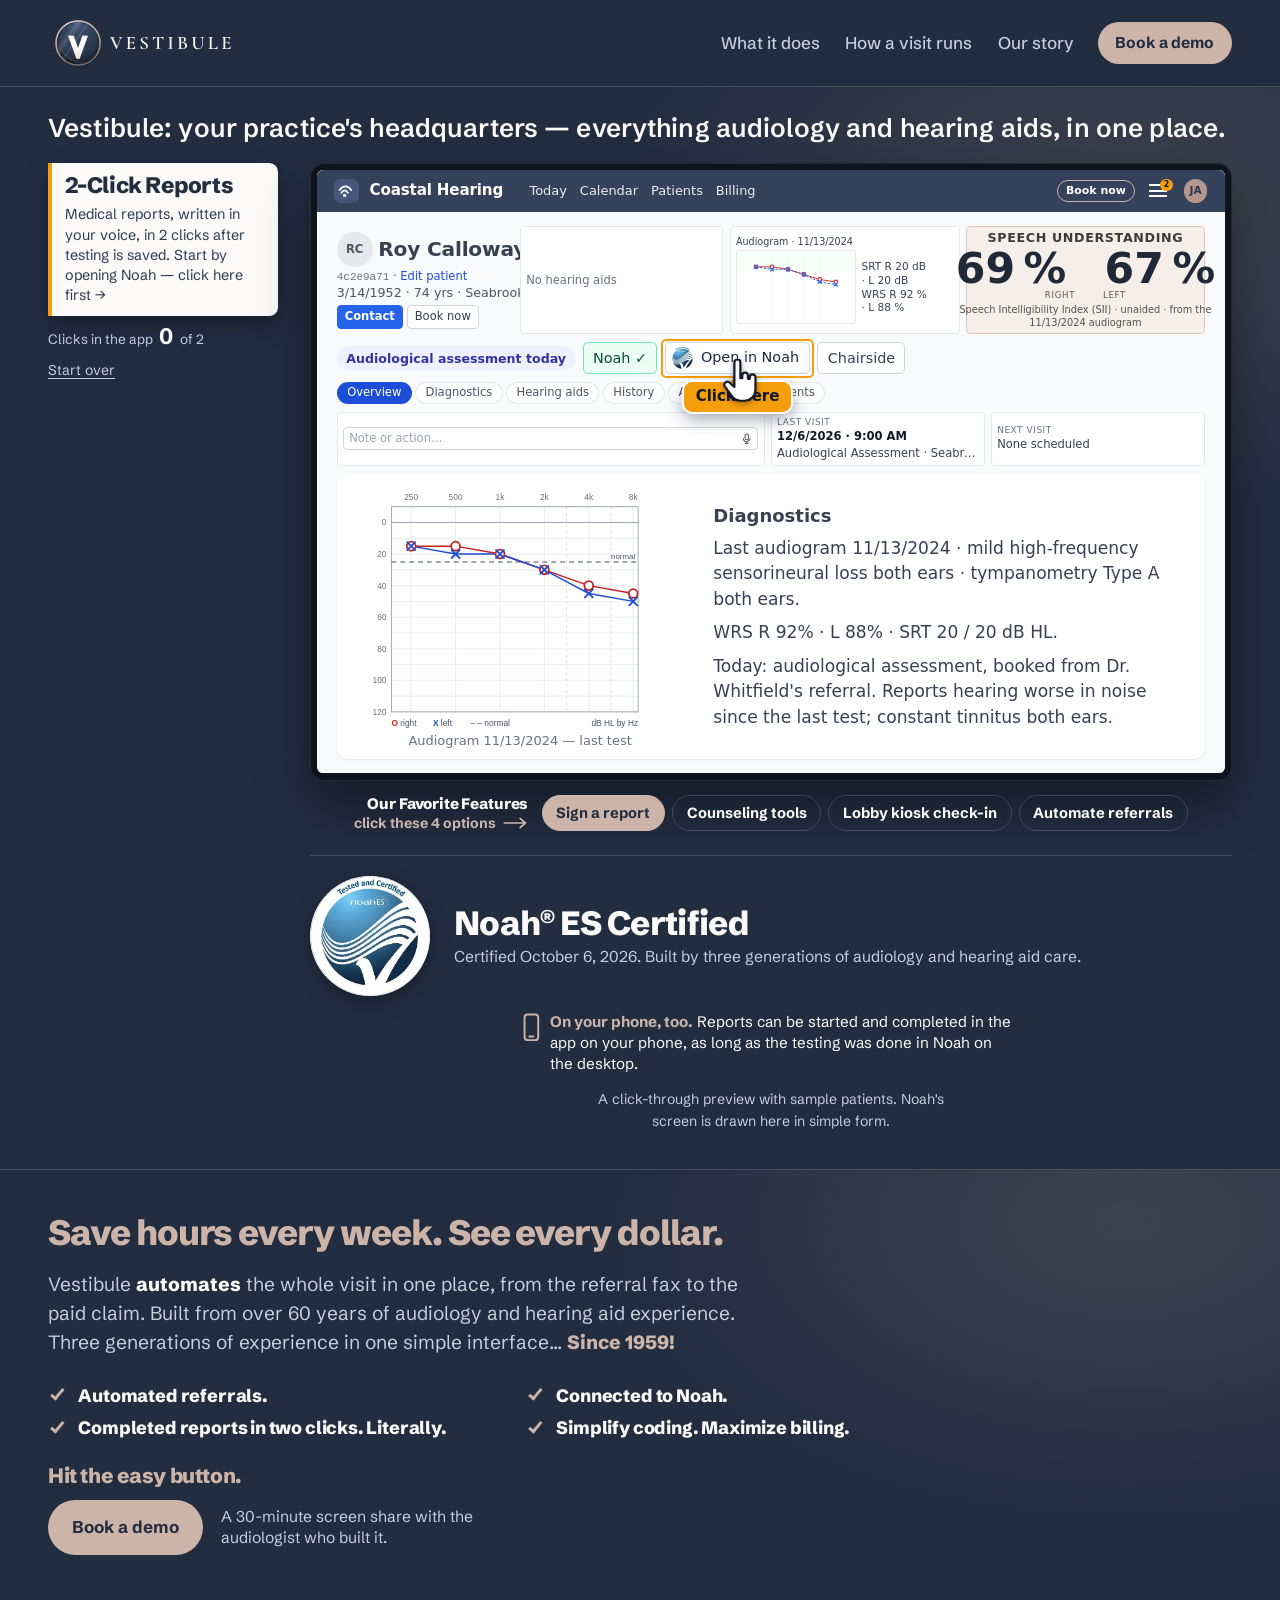
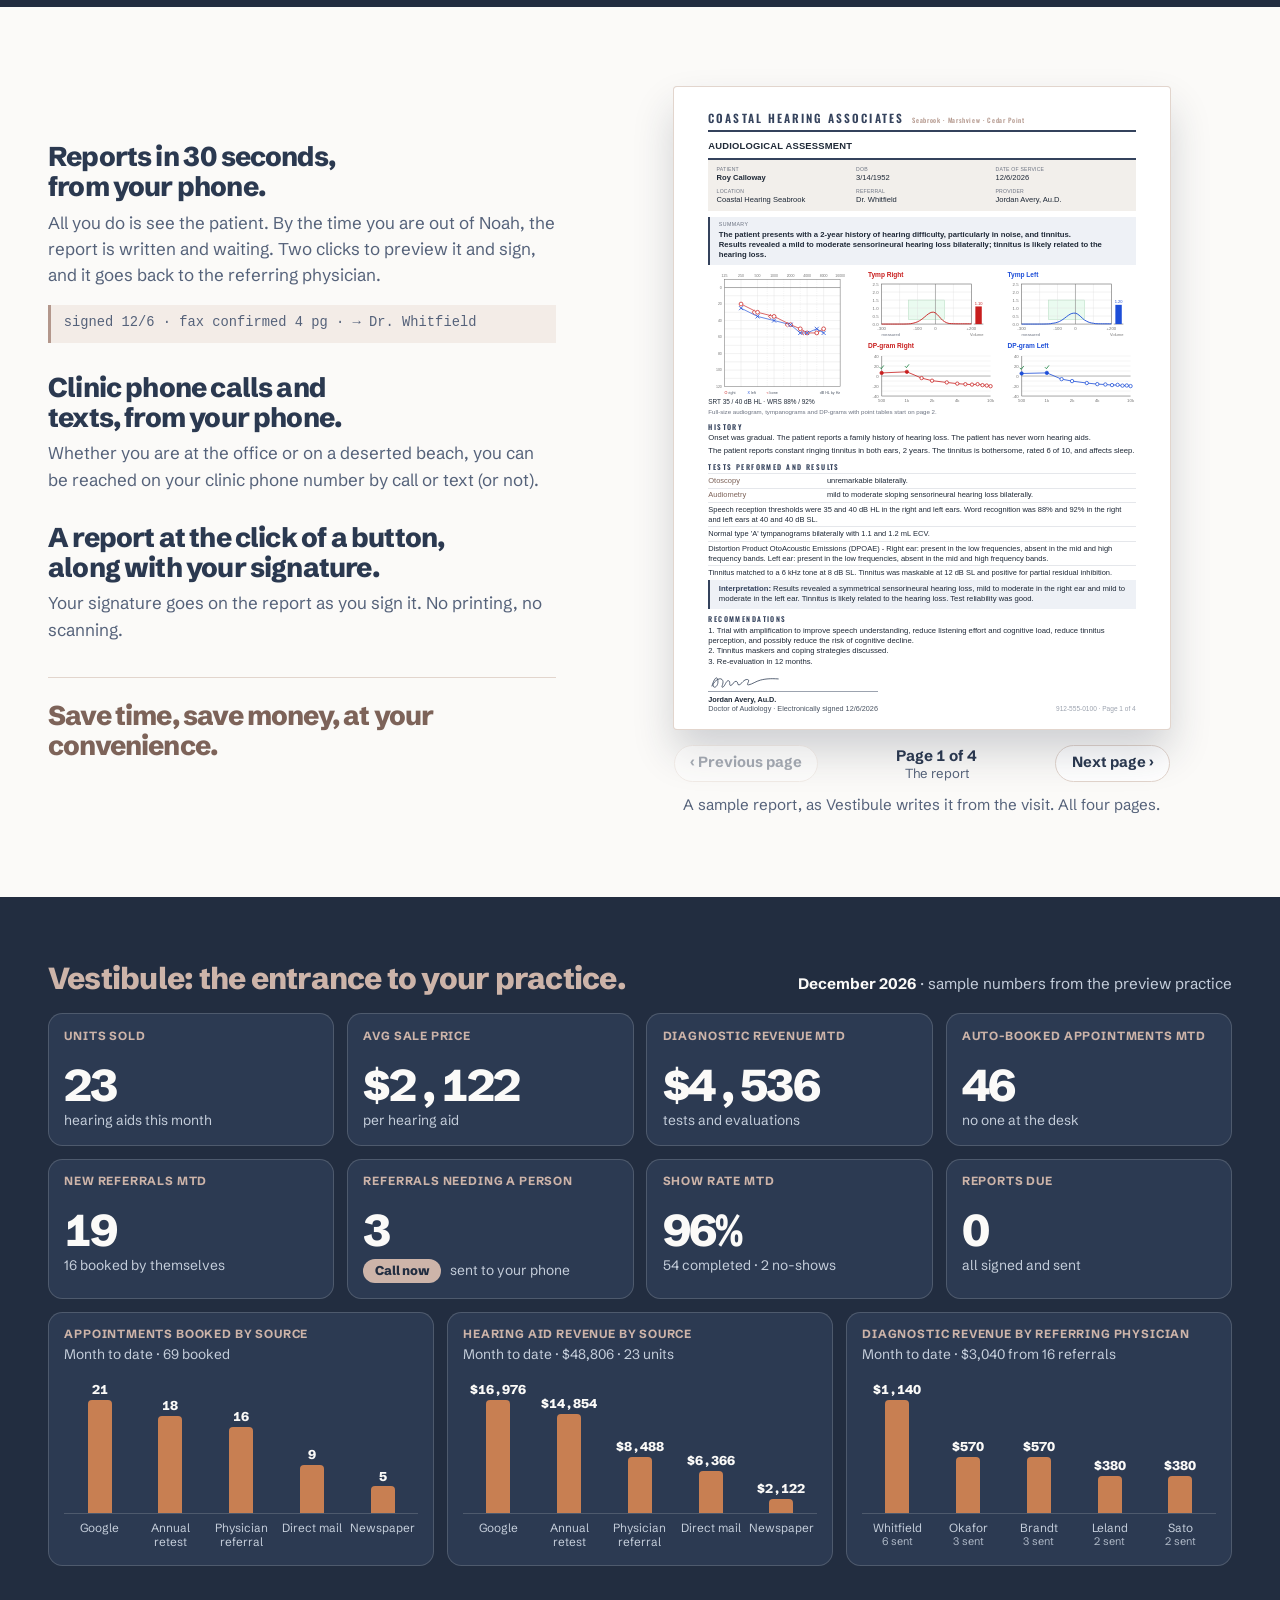
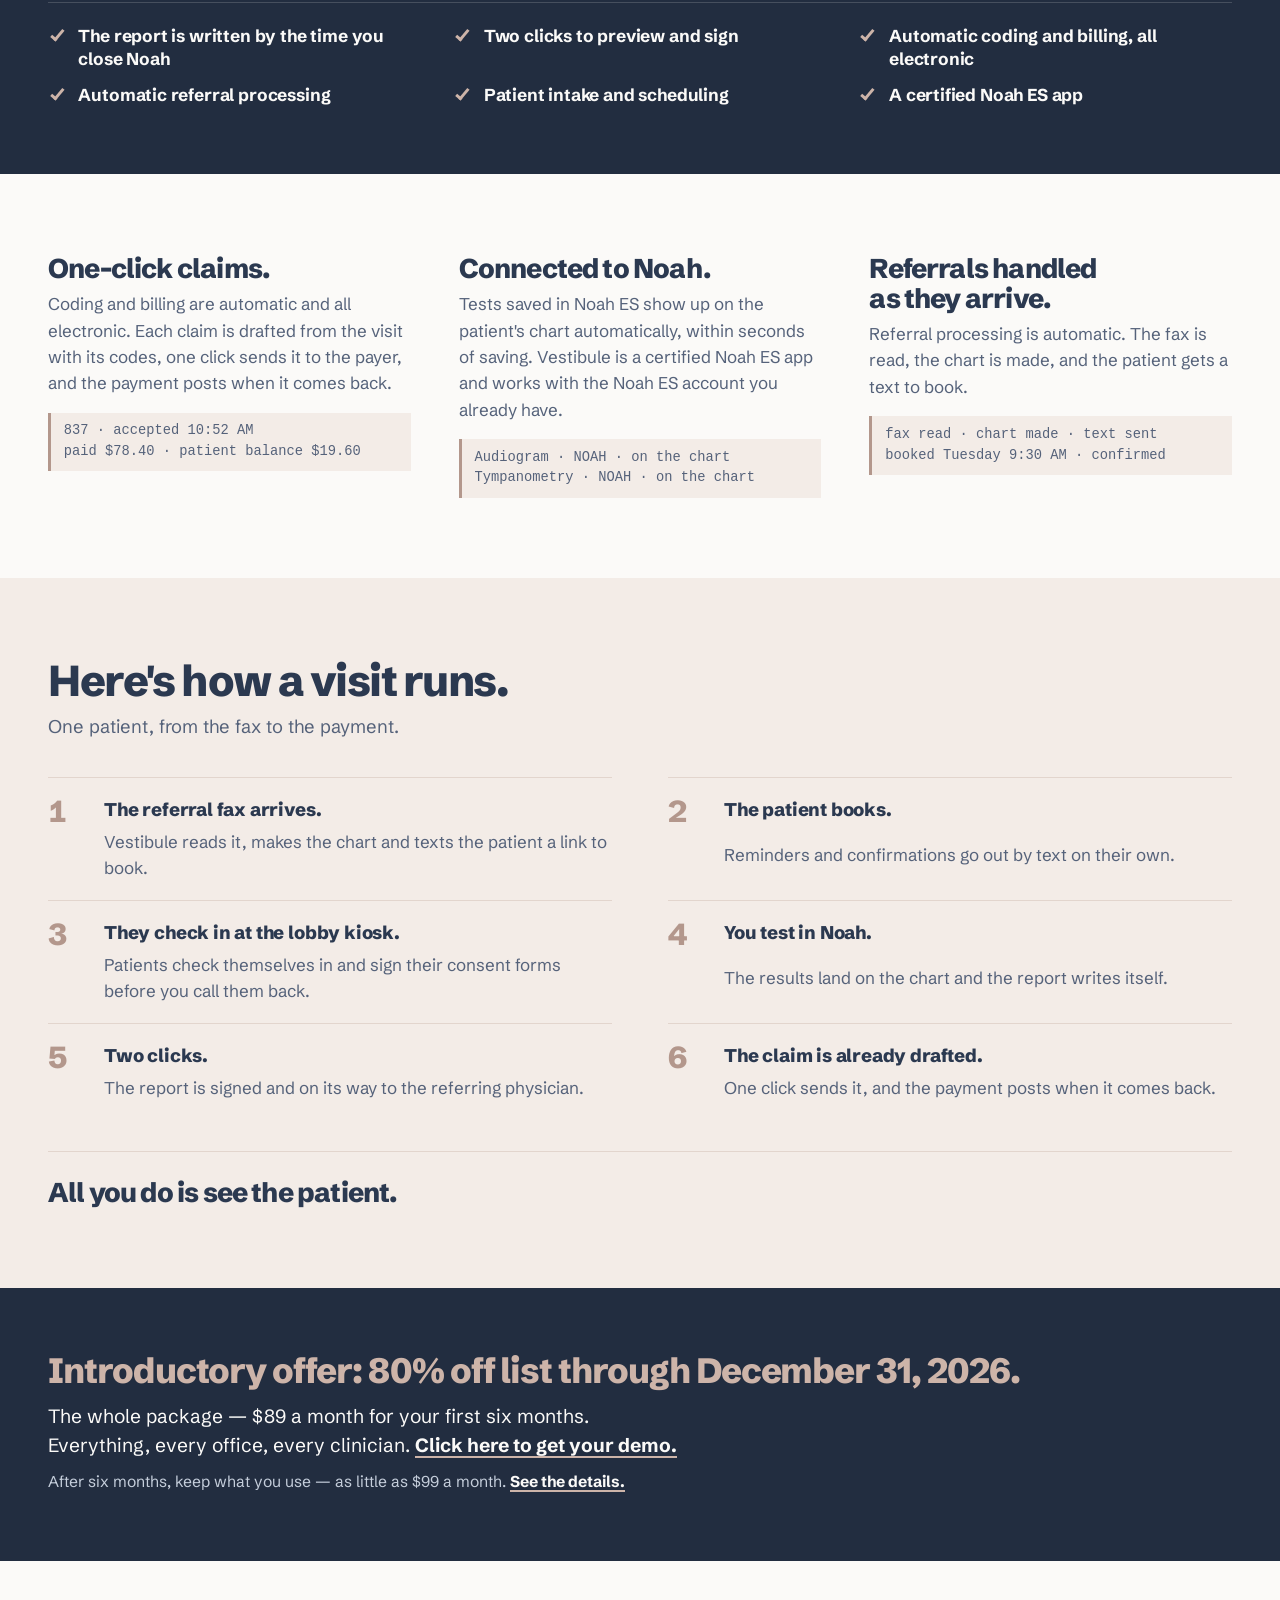
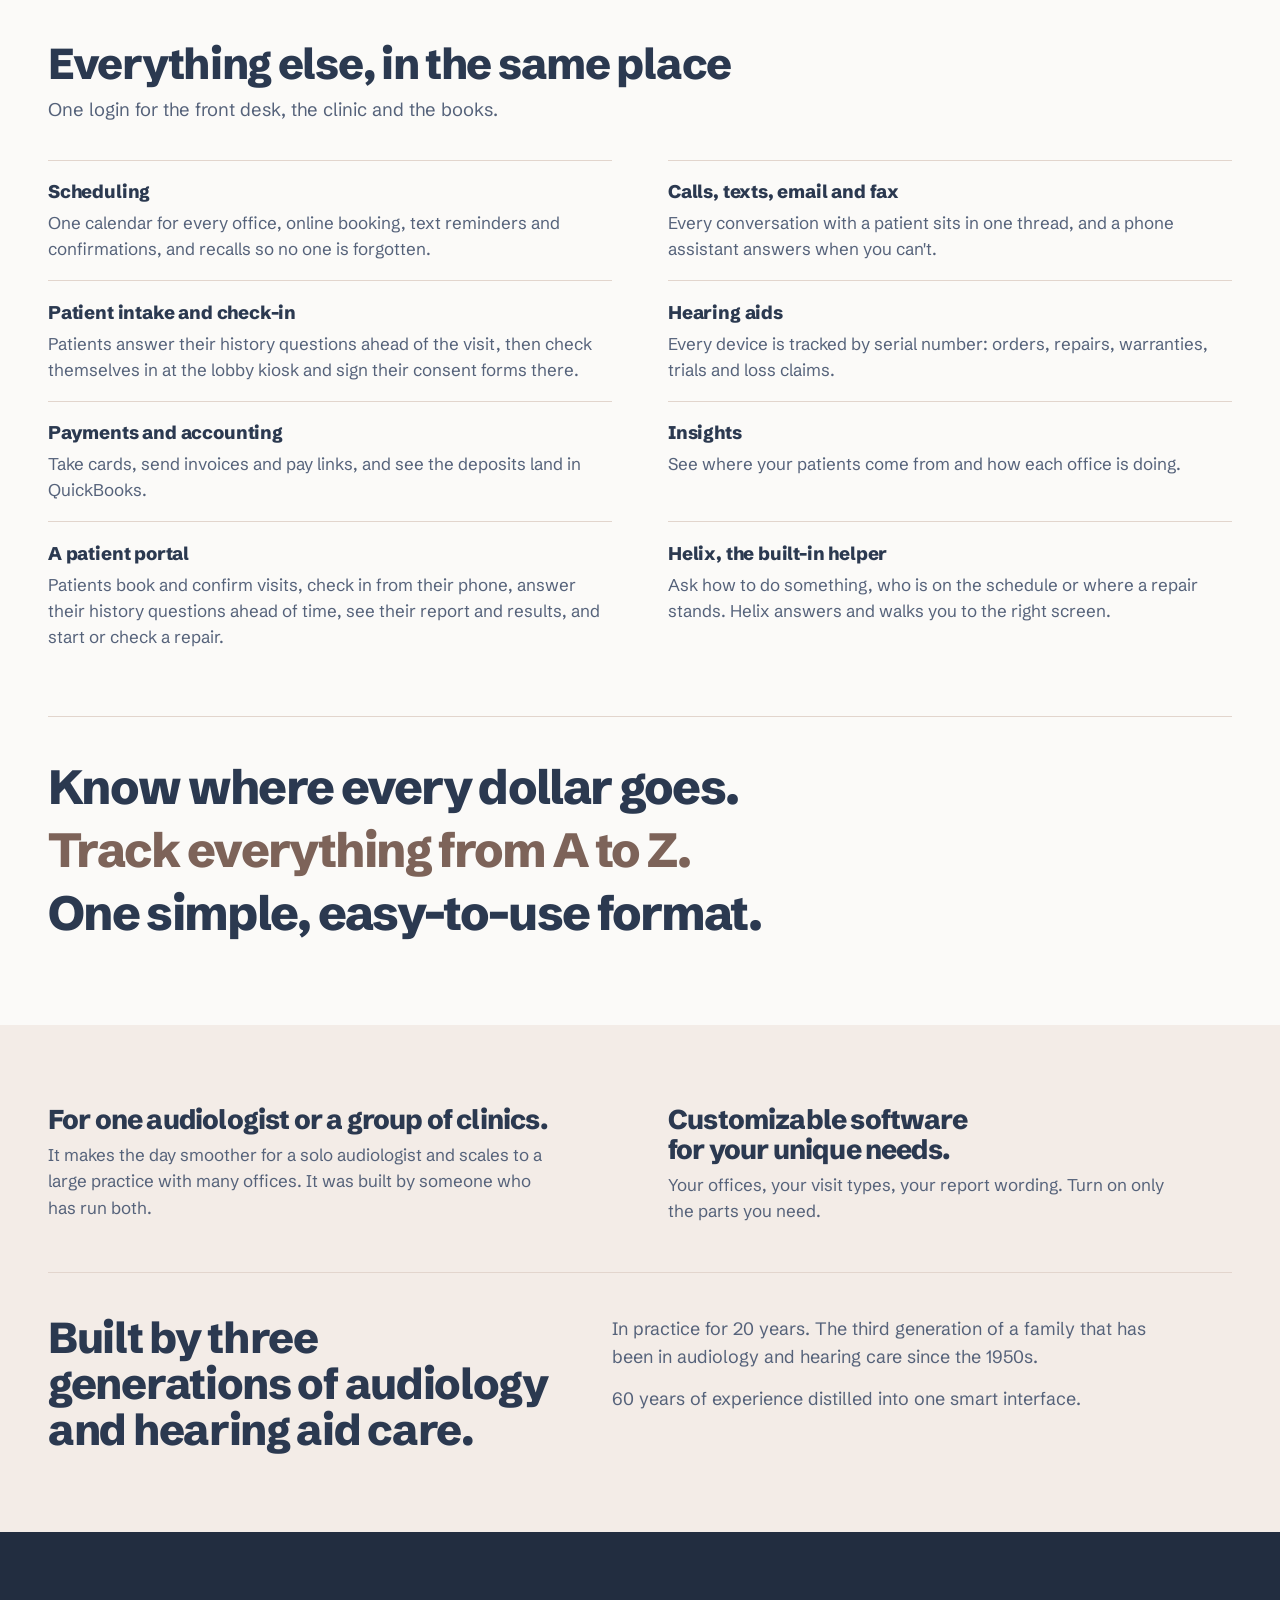
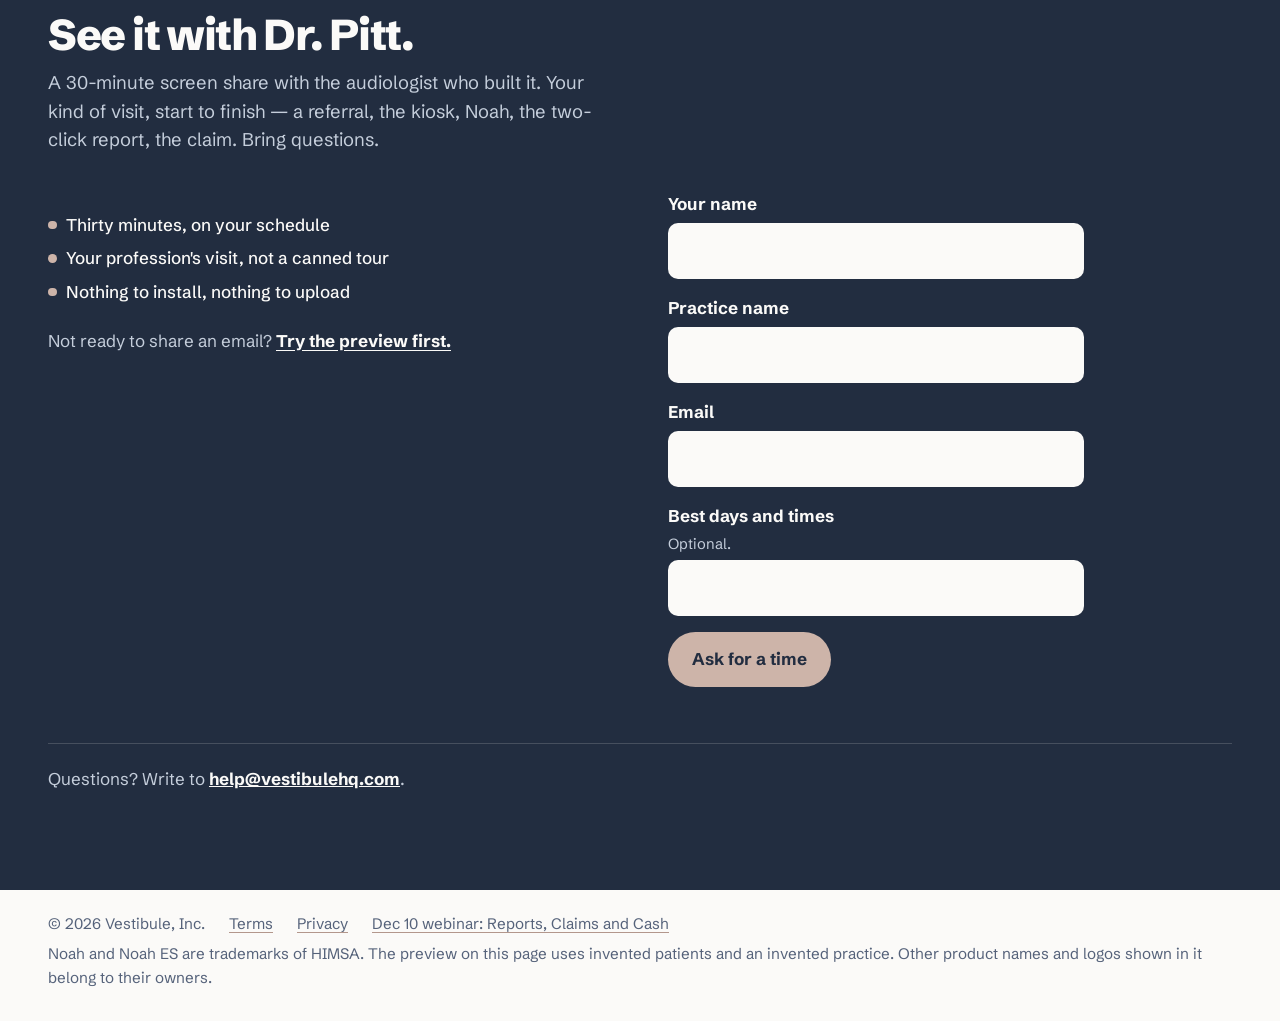
==== commit 83cf0801: "SITE-SYNC-2 rider — the Speech understanding box's line is the app's SII line SITE-SYNC-2 rider (202" ====
--- a/index.html
+++ b/index.html
@@ -187,8 +187,8 @@
                       </div>
                       <div class="fc-slot fc-tile">
                         <small>Speech understanding</small>
-                        <div class="fc-si" id="fc-si-before"><span class="fc-si-n"><b>69&#8239;%</b><b>67&#8239;%</b></span><small class="fc-lr"><span>Right</span><span>Left</span></small><small class="fc-ai">Articulation Index · from the <span data-old>10/10/2024</span> audiogram</small></div>
-                        <div class="fc-si" id="fc-si-after" hidden><span class="fc-si-n"><b>45&#8239;%</b><b>45&#8239;%</b></span><small class="fc-lr"><span>Right</span><span>Left</span></small><small class="fc-ai">Articulation Index · from the <span data-d="0">11/2/2026</span> audiogram</small></div>
+                        <div class="fc-si" id="fc-si-before"><span class="fc-si-n"><b>69&#8239;%</b><b>67&#8239;%</b></span><small class="fc-lr"><span>Right</span><span>Left</span></small><small class="fc-ai">Speech Intelligibility Index (SII) · unaided · from the <span data-old>10/10/2024</span> audiogram</small></div>
+                        <div class="fc-si" id="fc-si-after" hidden><span class="fc-si-n"><b>45&#8239;%</b><b>45&#8239;%</b></span><small class="fc-lr"><span>Right</span><span>Left</span></small><small class="fc-ai">Speech Intelligibility Index (SII) · unaided · from the <span data-d="0">11/2/2026</span> audiogram</small></div>
                       </div>
                     </div>
                     <div class="d-row fc-row">
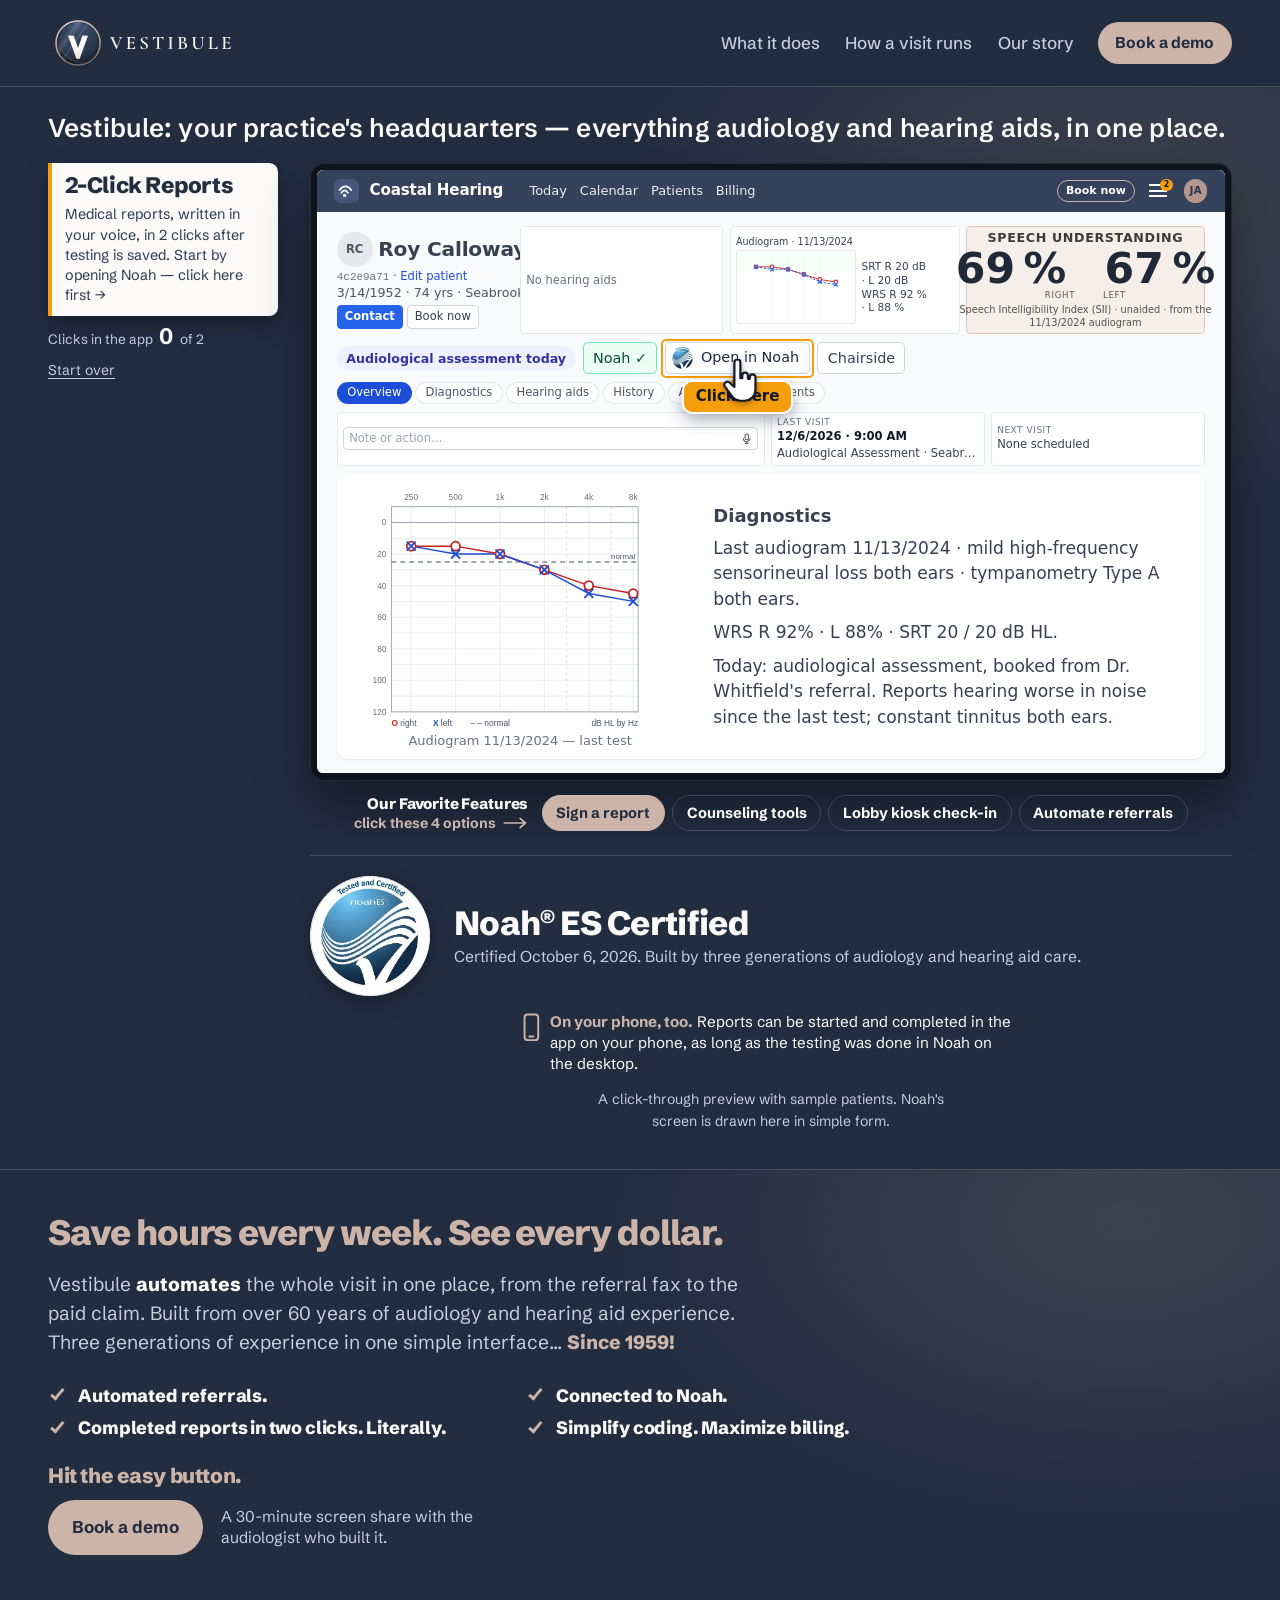
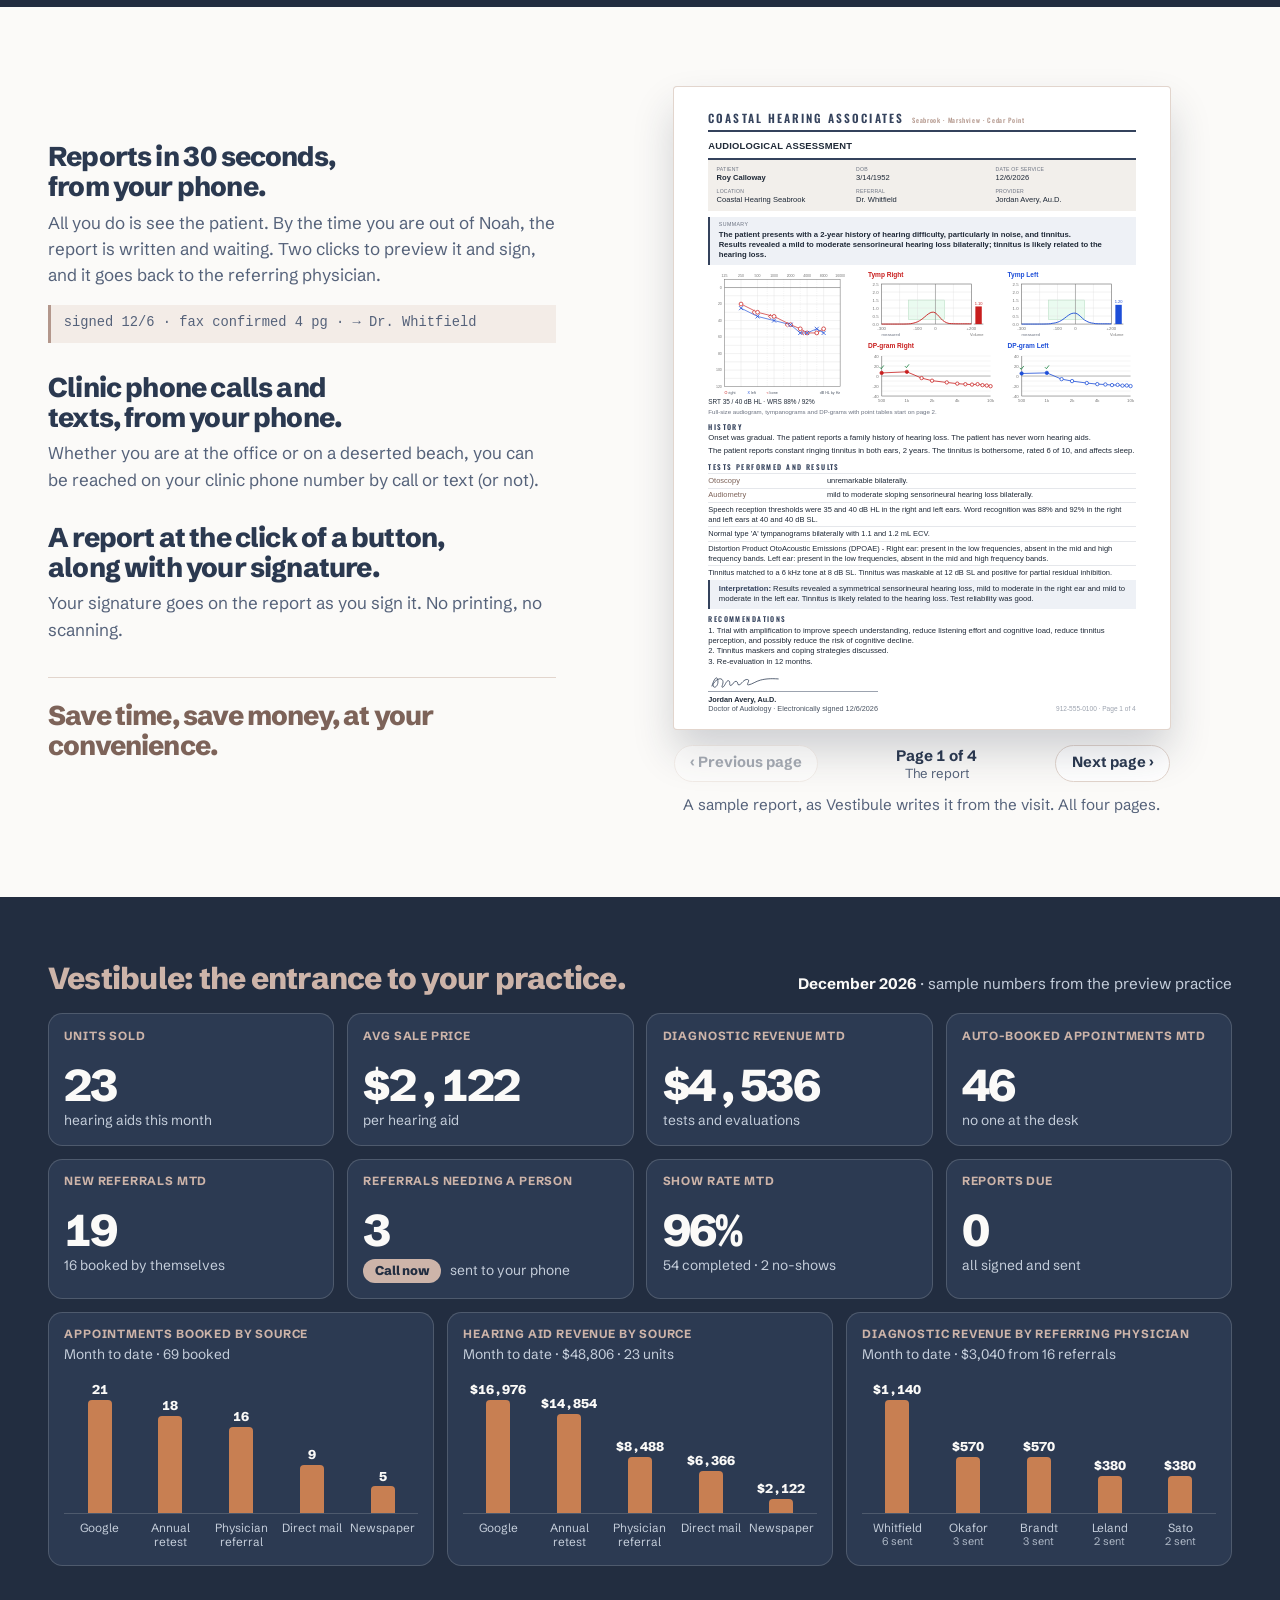
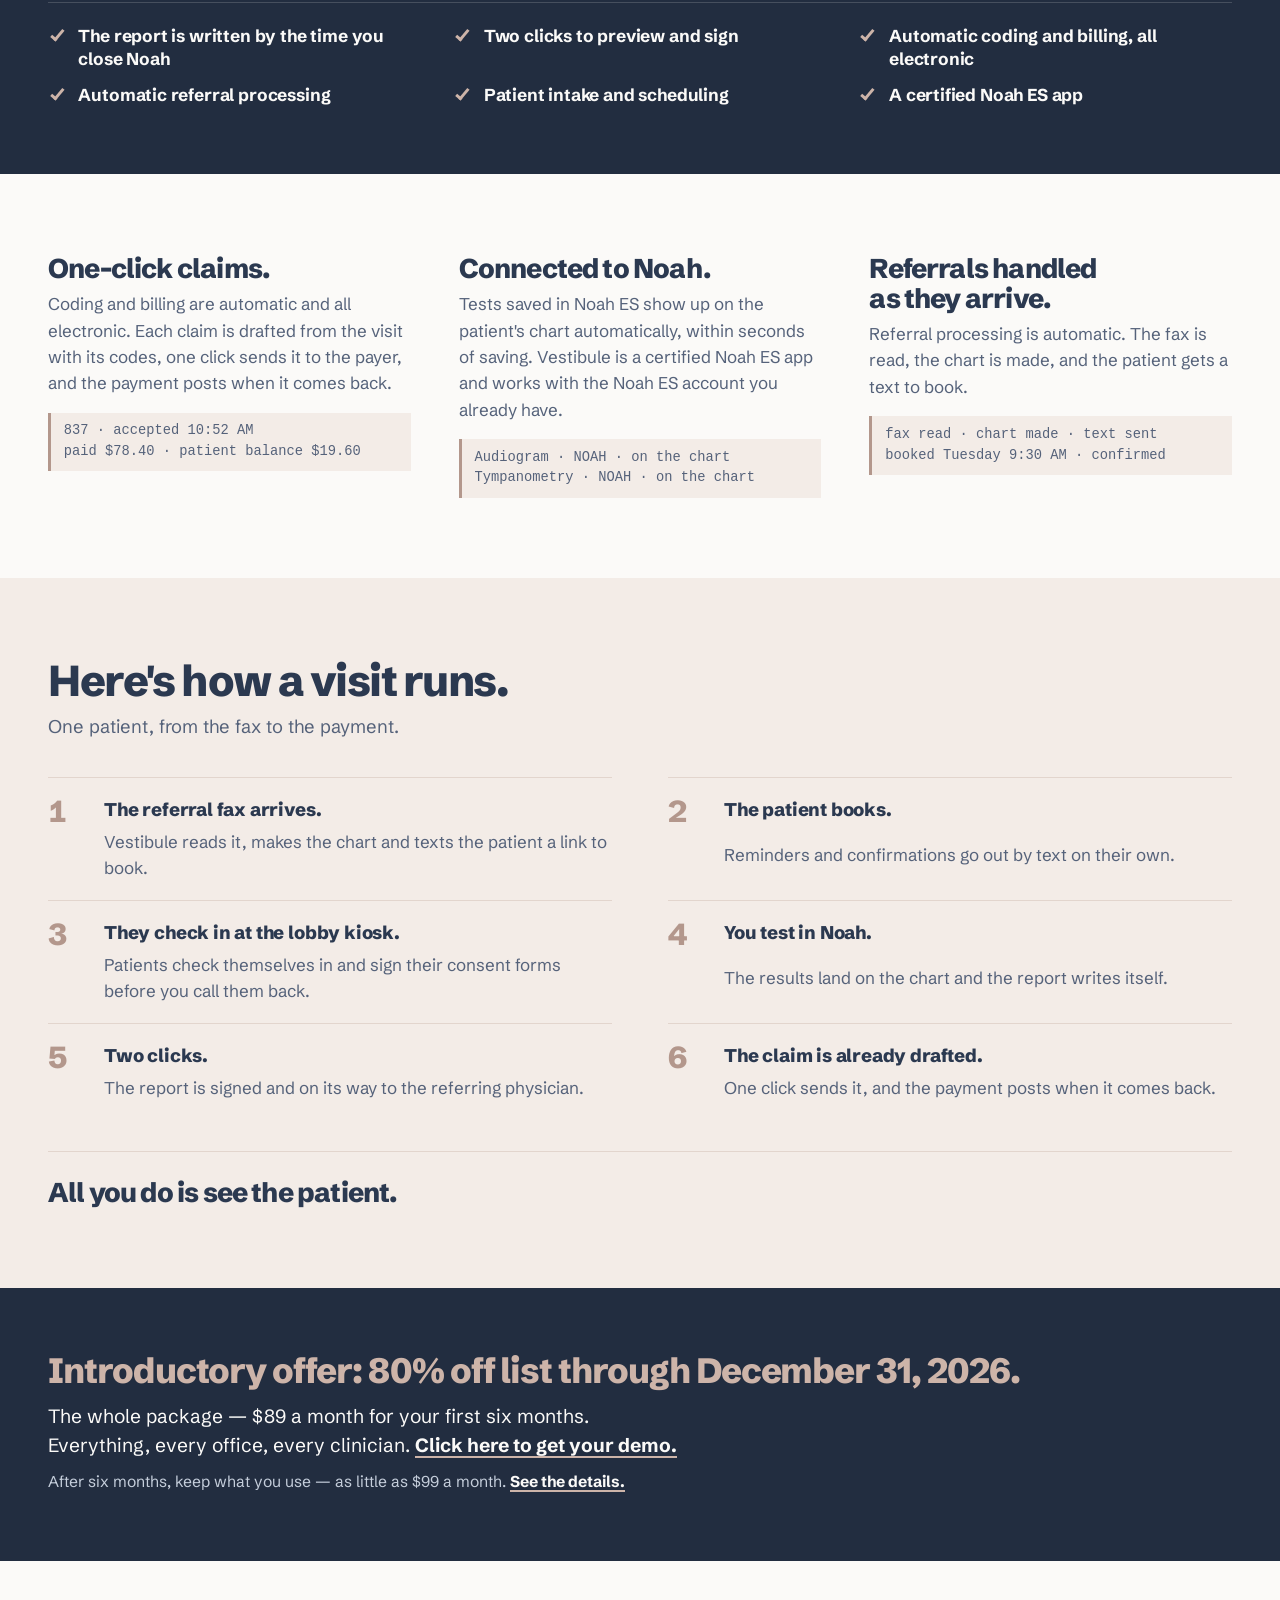
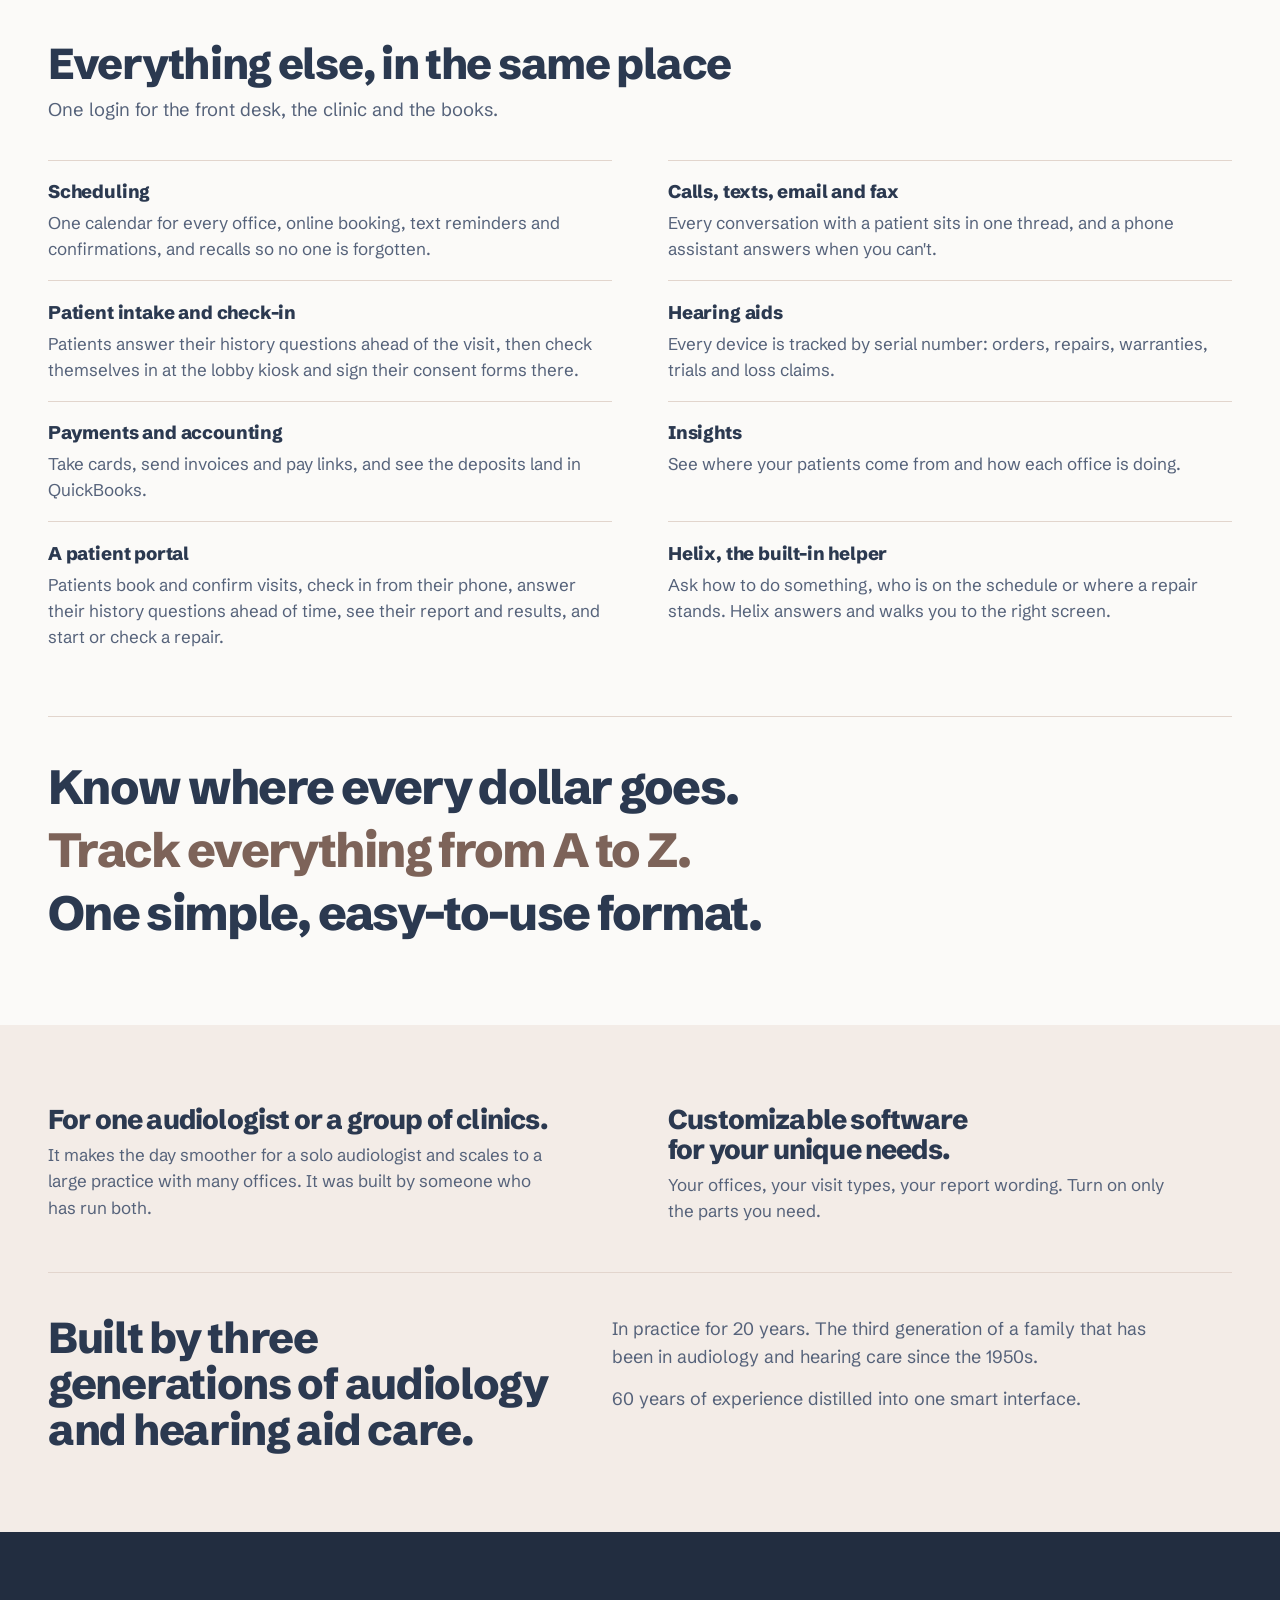
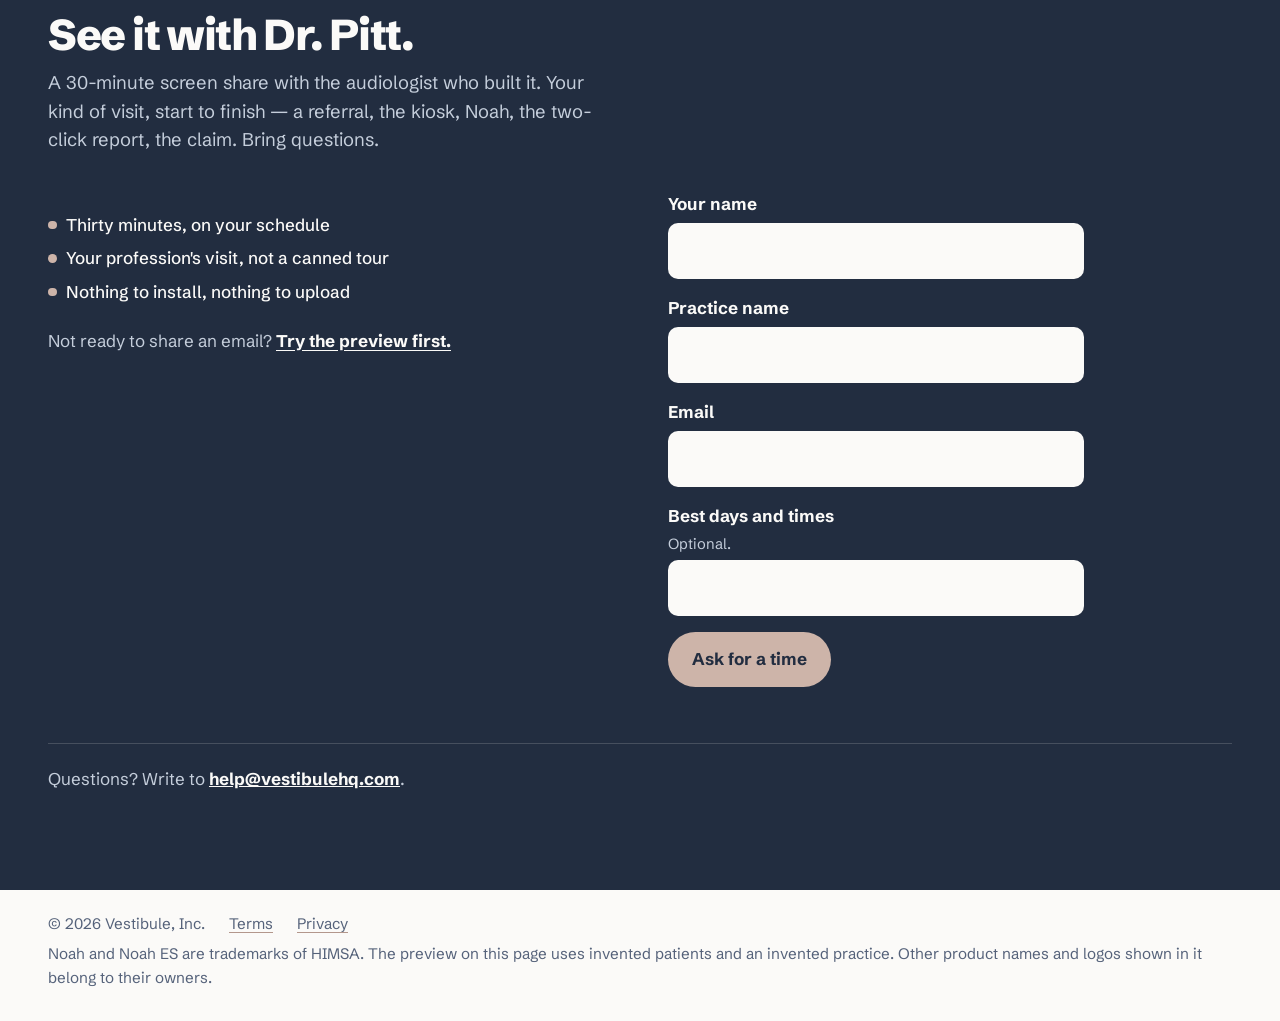
==== commit 5c2825d3: "SITE-WEBINAR-OFF-1 — the Dec 10 webinar withdrawn: its page, its logo and the five footer links off " ====
--- a/index.html
+++ b/index.html
@@ -811,7 +811,6 @@
   <span>© 2026 Vestibule, Inc.</span>
   <a href="terms.html#terms">Terms</a>
   <a href="terms.html#privacy">Privacy</a>
-  <a href="webinar/reports-claims-cash.html">Dec 10 webinar: Reports, Claims and Cash</a>
   <p class="marks">Noah and Noah ES are trademarks of HIMSA. The preview on this page uses invented patients and an invented practice. Other product names and logos shown in it belong to their owners.</p>
 </footer>
 
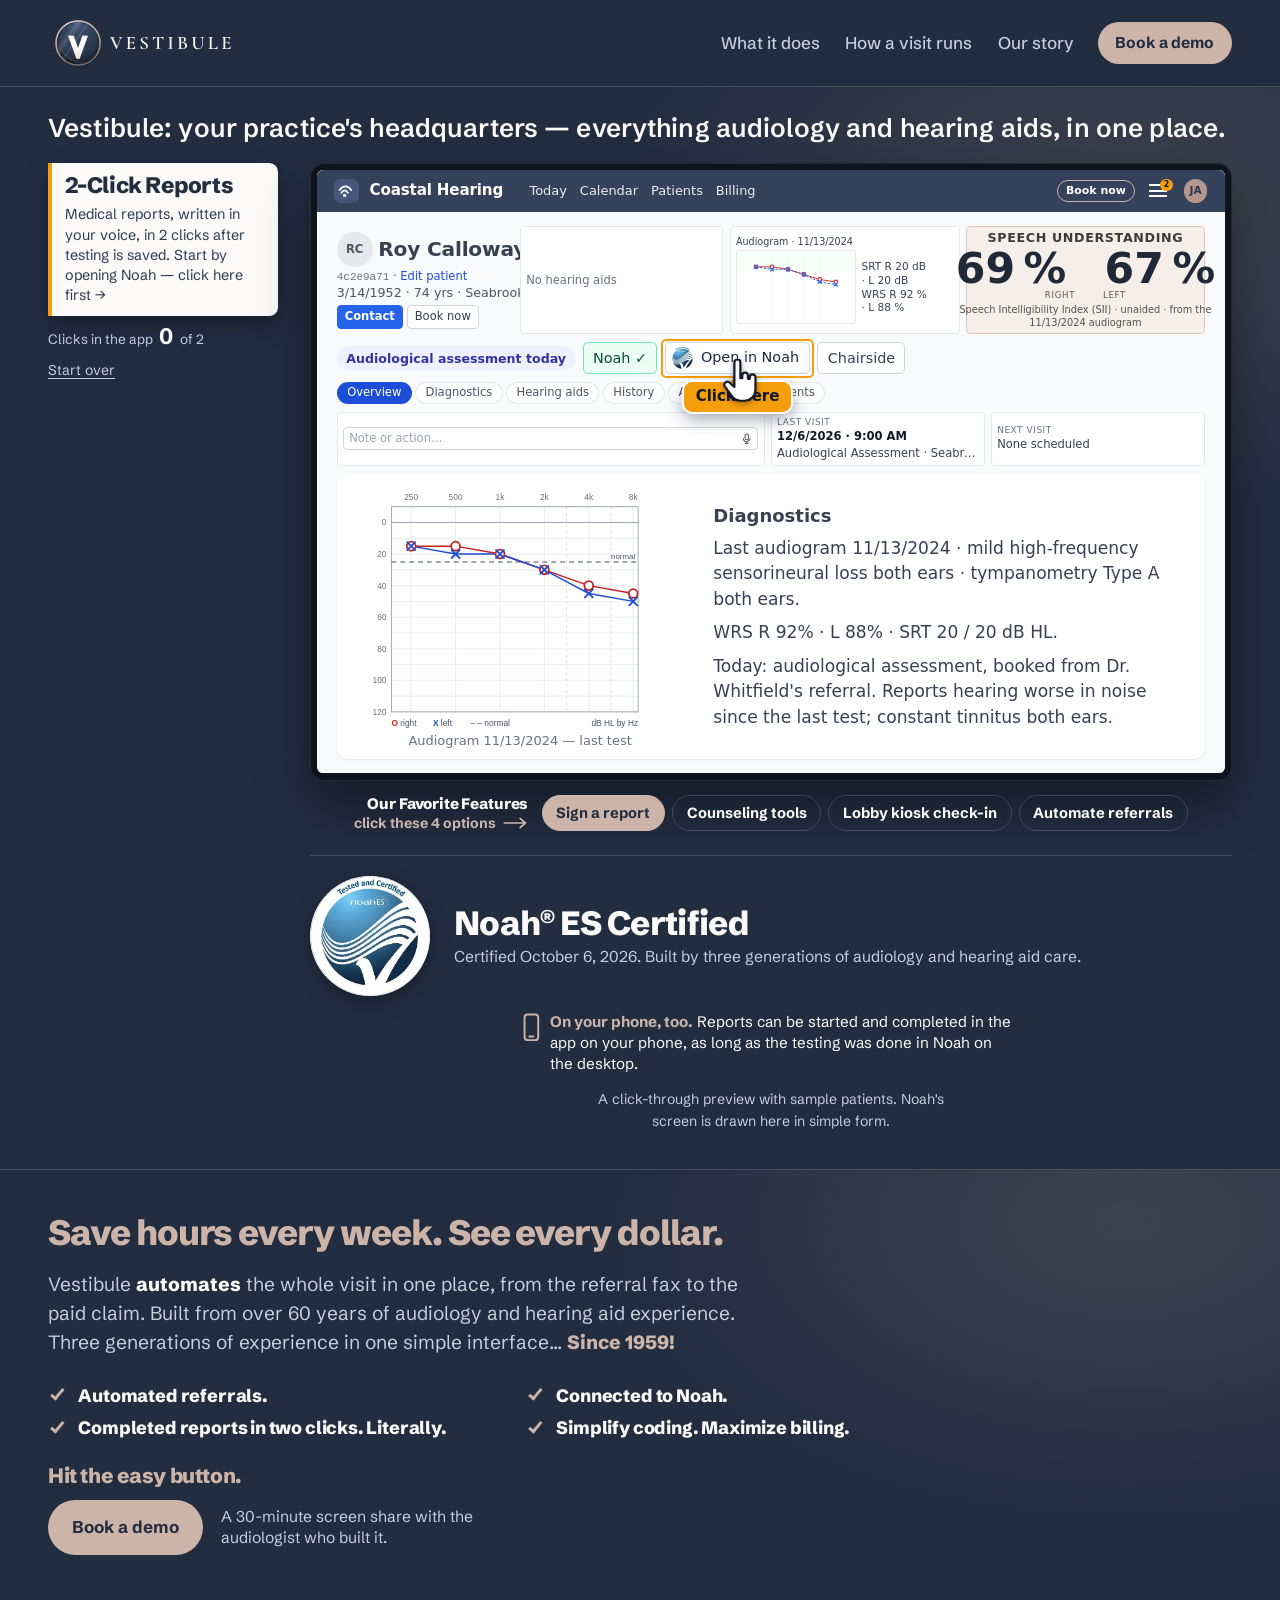
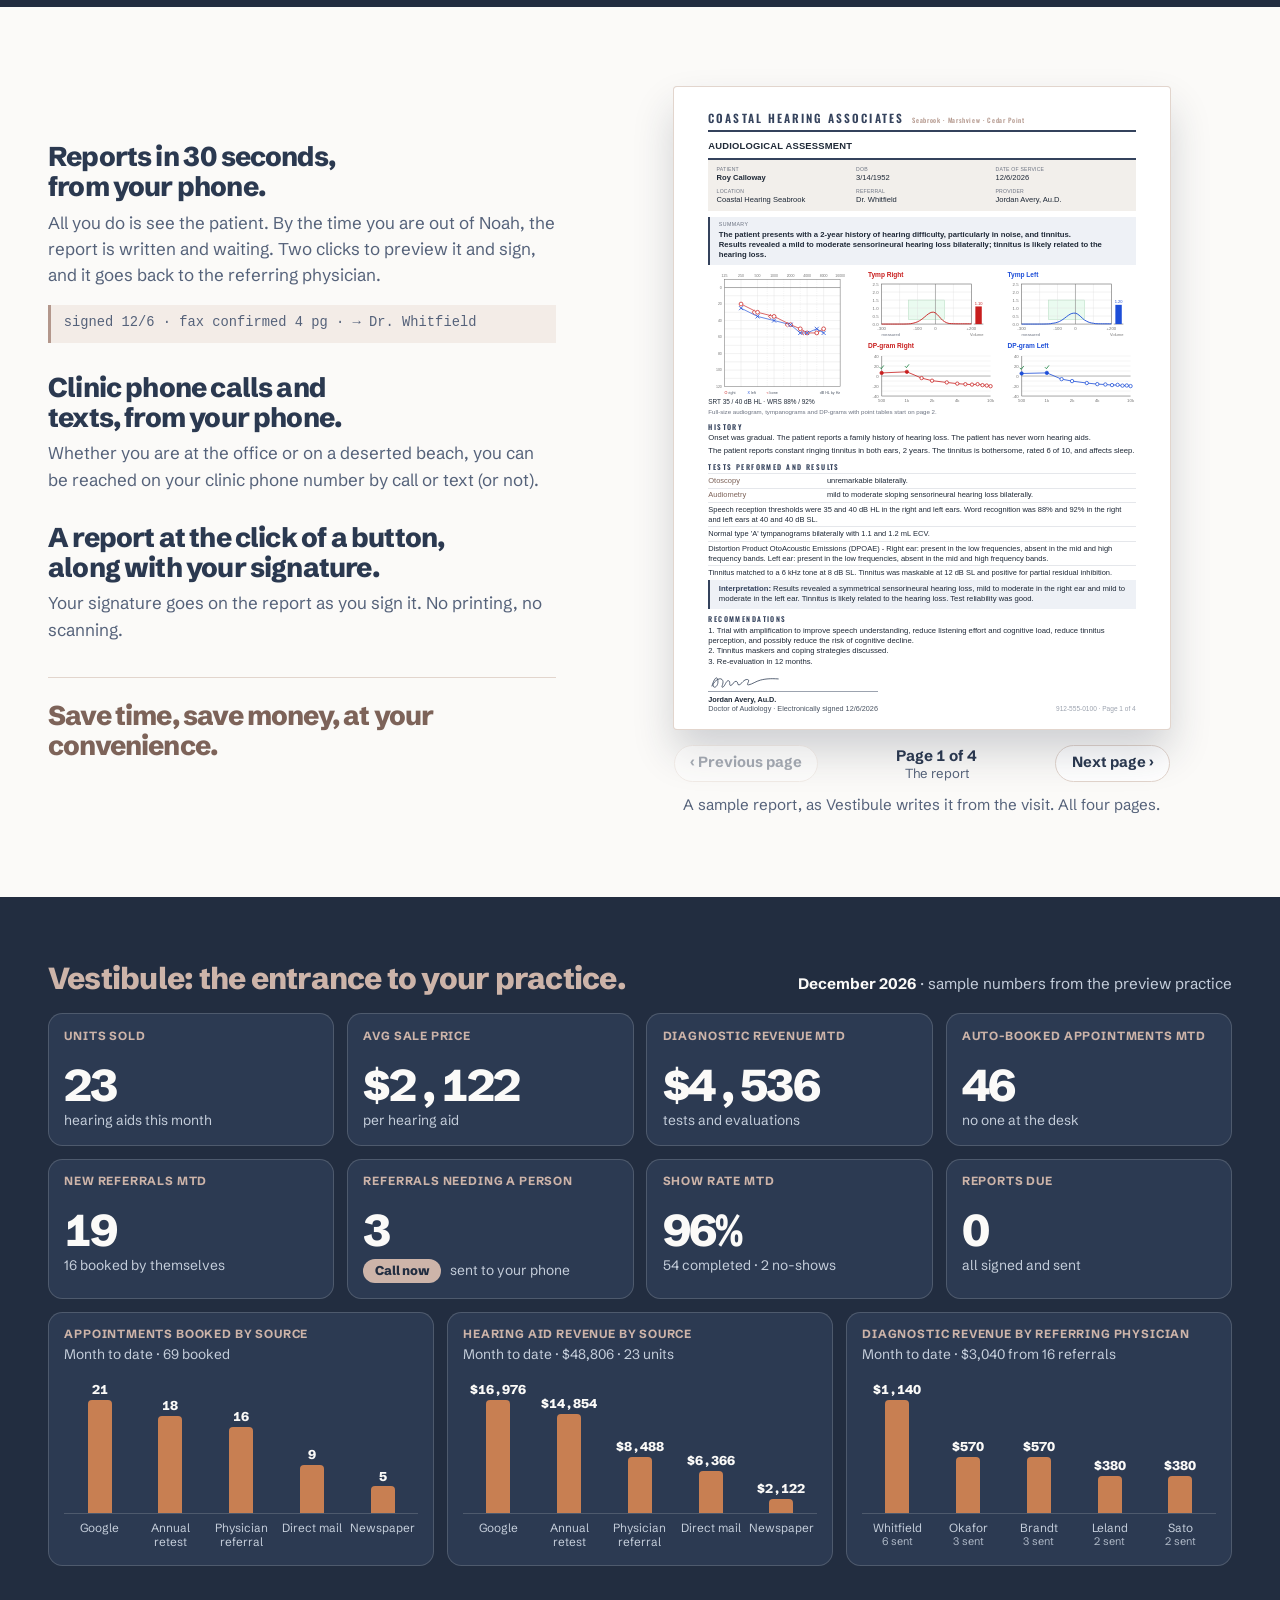
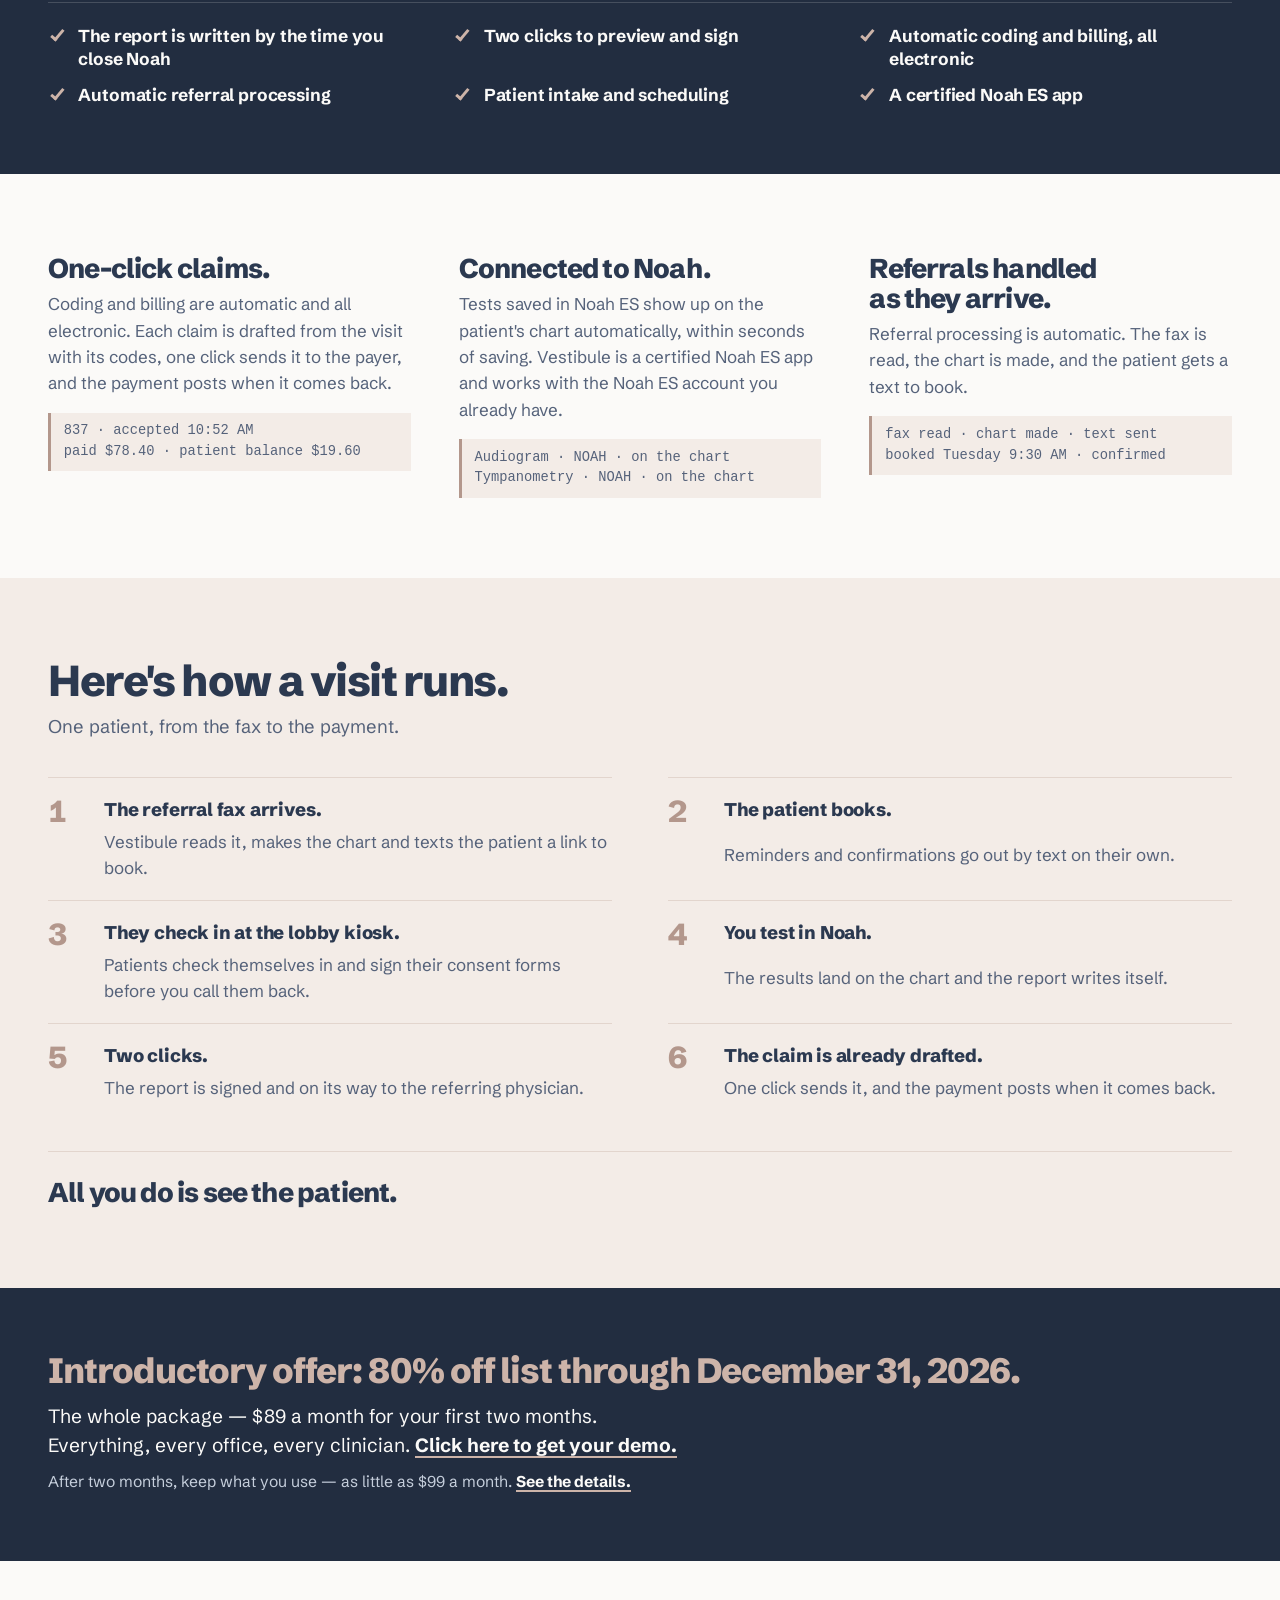
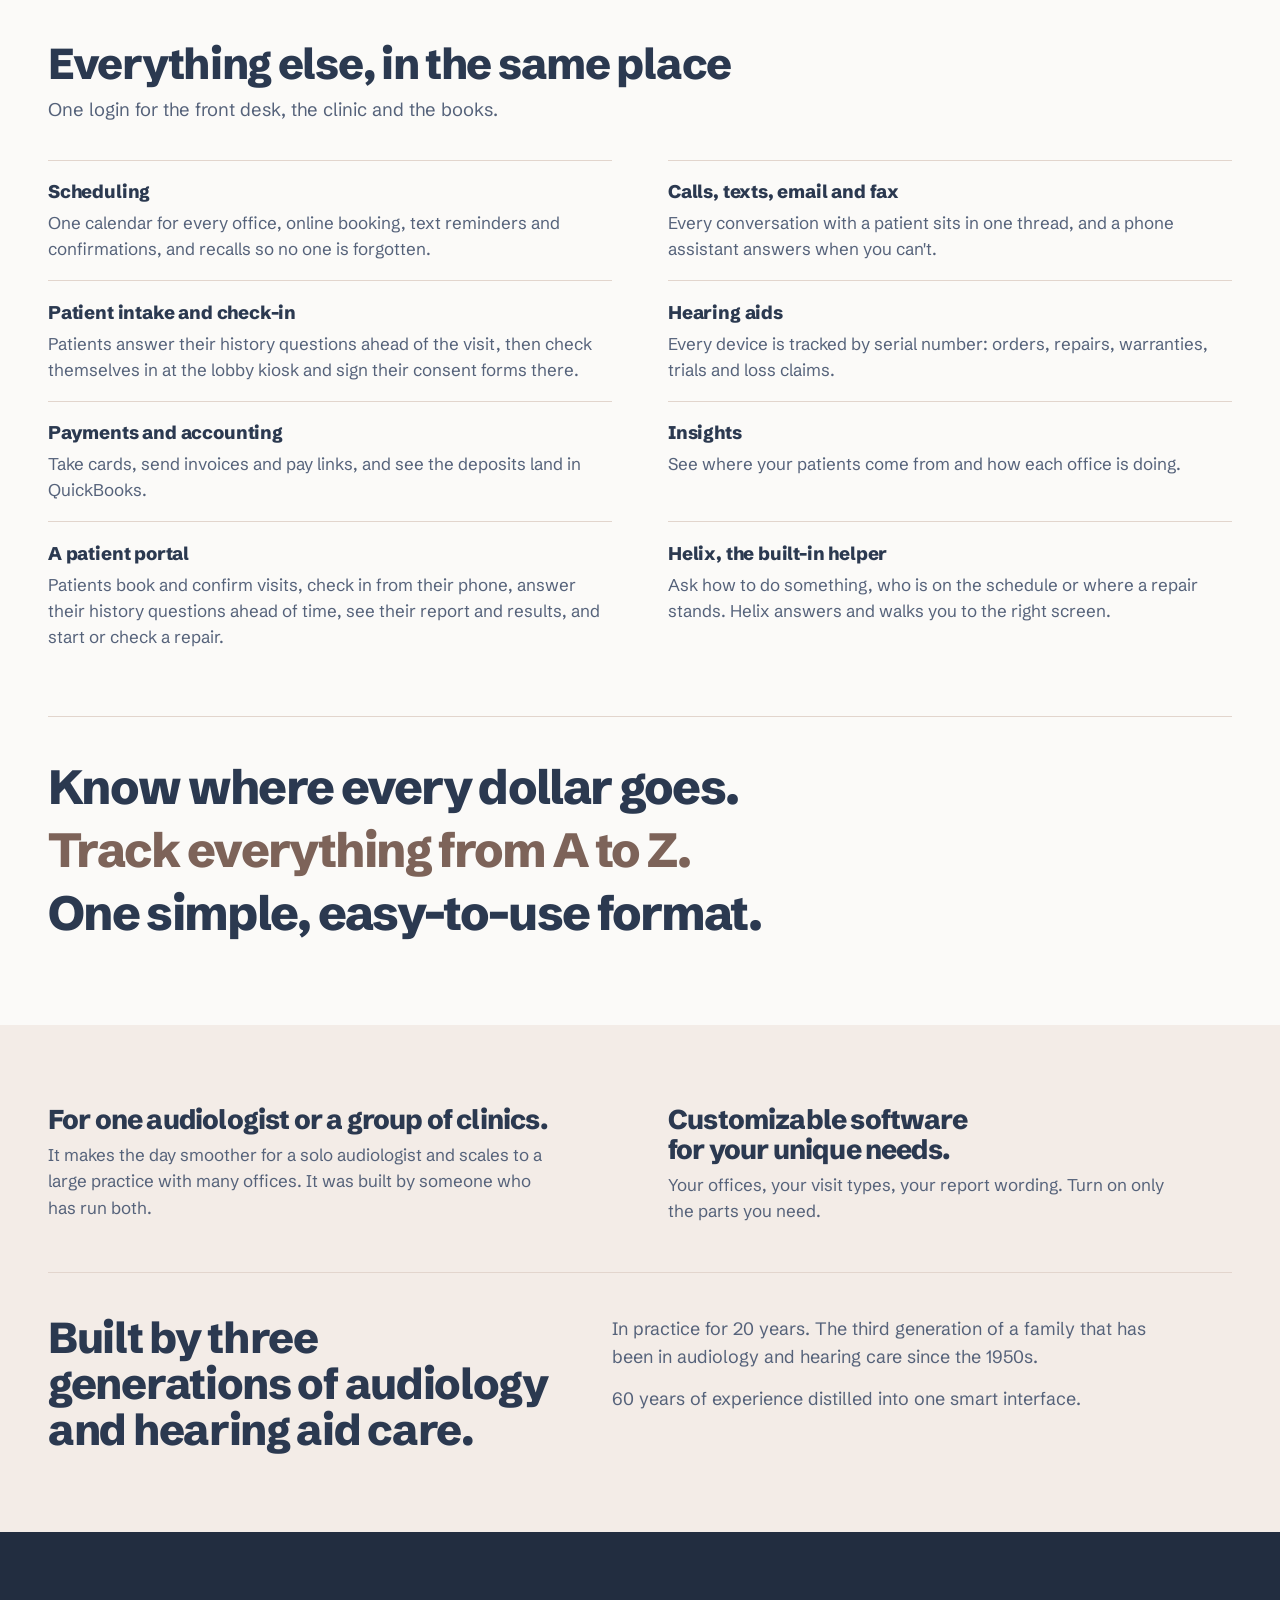
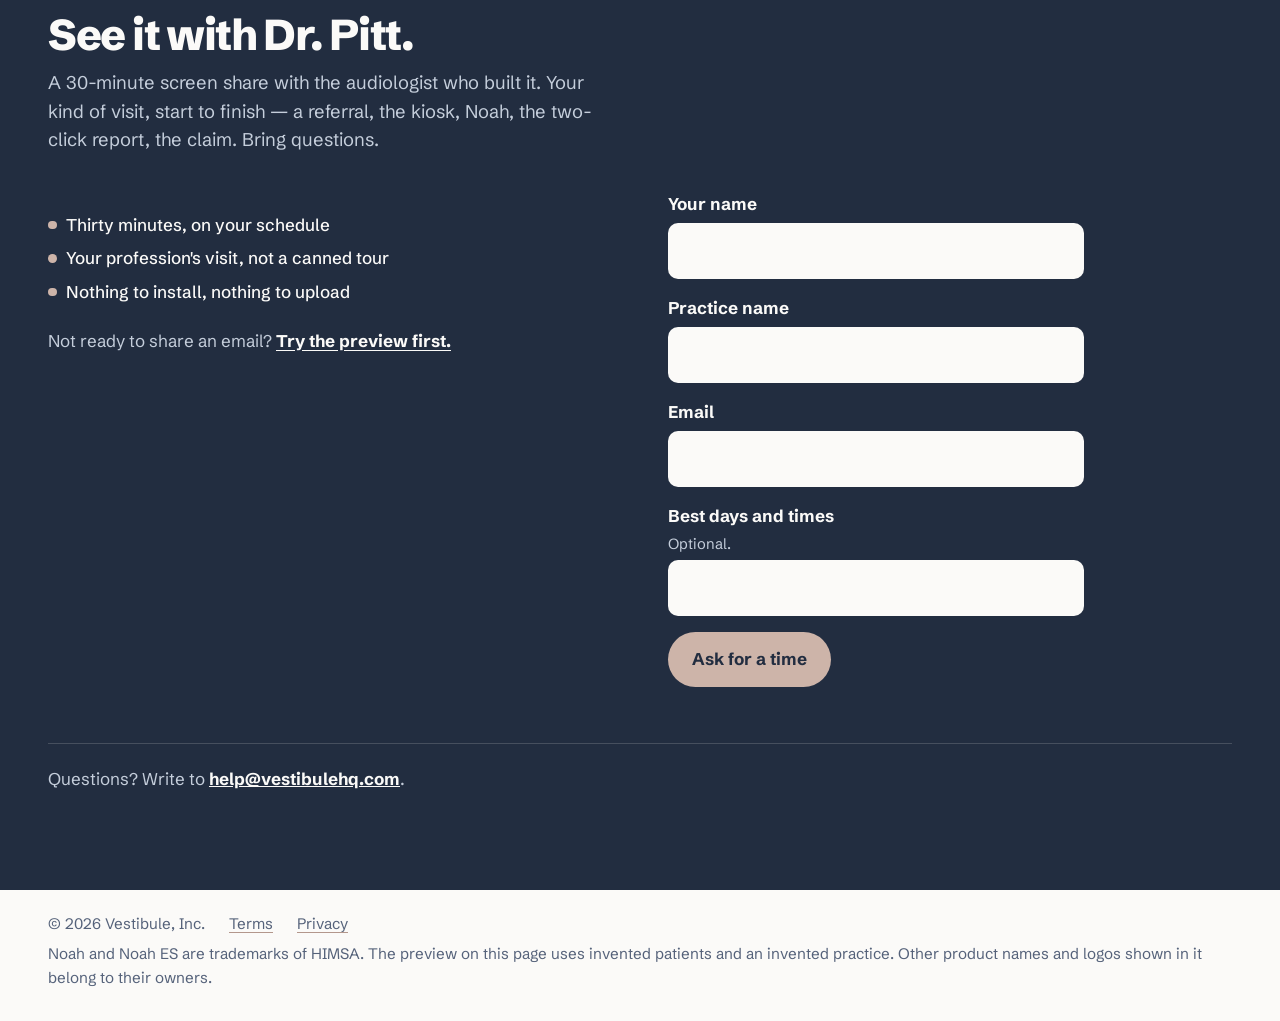
==== commit a912a266: "SITE-PRICE-2 — the introductory package is the first two months at $89, not six: twelve lines on fiv" ====
--- a/index.html
+++ b/index.html
@@ -148,7 +148,7 @@
                       </div>
                       <p class="prv-fine">Artist’s renderings · not to scale · for instruction only.</p>
                     </div>
-                    <div class="prv-locked solo" data-pr-ha="locked" hidden><b>Subscribers only</b><span>The level drawn on Roy’s own audiogram, the device the practice fits, and Order hearing aids — the order card filled in, the purchase agreement on his phone.</span></div>
+                    <div class="prv-locked solo" data-pr-ha="locked" hidden><b>Subscribers only</b><span>The device the practice fits, and Order hearing aids — the order card filled in, the purchase agreement on his phone.</span></div>
                   </div>
                 </div>
               </div>
@@ -692,8 +692,8 @@
   <section class="night-band offer-band" id="offer">
     <div class="wrap">
       <p class="ob-head">Introductory offer: 80% off list through December 31, 2026.</p>
-      <p class="ob-line">The whole package — $89 a month for your first six months. Everything, every office, every clinician. <a href="#demo">Click here to get your demo.</a></p>
-      <p class="ob-after">After six months, keep what you use — as little as $99 a month. <a href="pricing.html">See the details.</a></p>
+      <p class="ob-line">The whole package — $89 a month for your first two months. Everything, every office, every clinician. <a href="#demo">Click here to get your demo.</a></p>
+      <p class="ob-after">After two months, keep what you use — as little as $99 a month. <a href="pricing.html">See the details.</a></p>
     </div>
   </section>
 
@@ -982,7 +982,7 @@
       { t: "The ear, whole.", b: "One picture, four views. The zoomed parts and their conditions are for subscribers. Click Tymp." },
       { t: "Tymps from Noah, OAEs from the printer.", b: "Nothing retyped: the tympanograms arrive with the audiogram, the OAE printout uploads itself from the Titan. Click OAE, then Hearing aids." },
       { t: "Three styles, in pictures.", b: "Behind the ear, receiver in the canal, completely in the canal — the patient sees each one on an ear. Choose RIC." },
-      { big: true, t: "The rest is for subscribers.", b: "The level on Roy’s own audiogram, the device, and the order filled in — with the simulator and the cochlea. Book a demo." }
+      { big: true, t: "The rest is for subscribers.", b: "The device and the order filled in — with the simulator and the cochlea. Book a demo." }
     ];
     var stack = $("fly-stack"), hintCard = $("fly-hint"), count = $("fly-count"), clicksEl = $("fly-clicks");
     var flown = 0, flyScene = "";
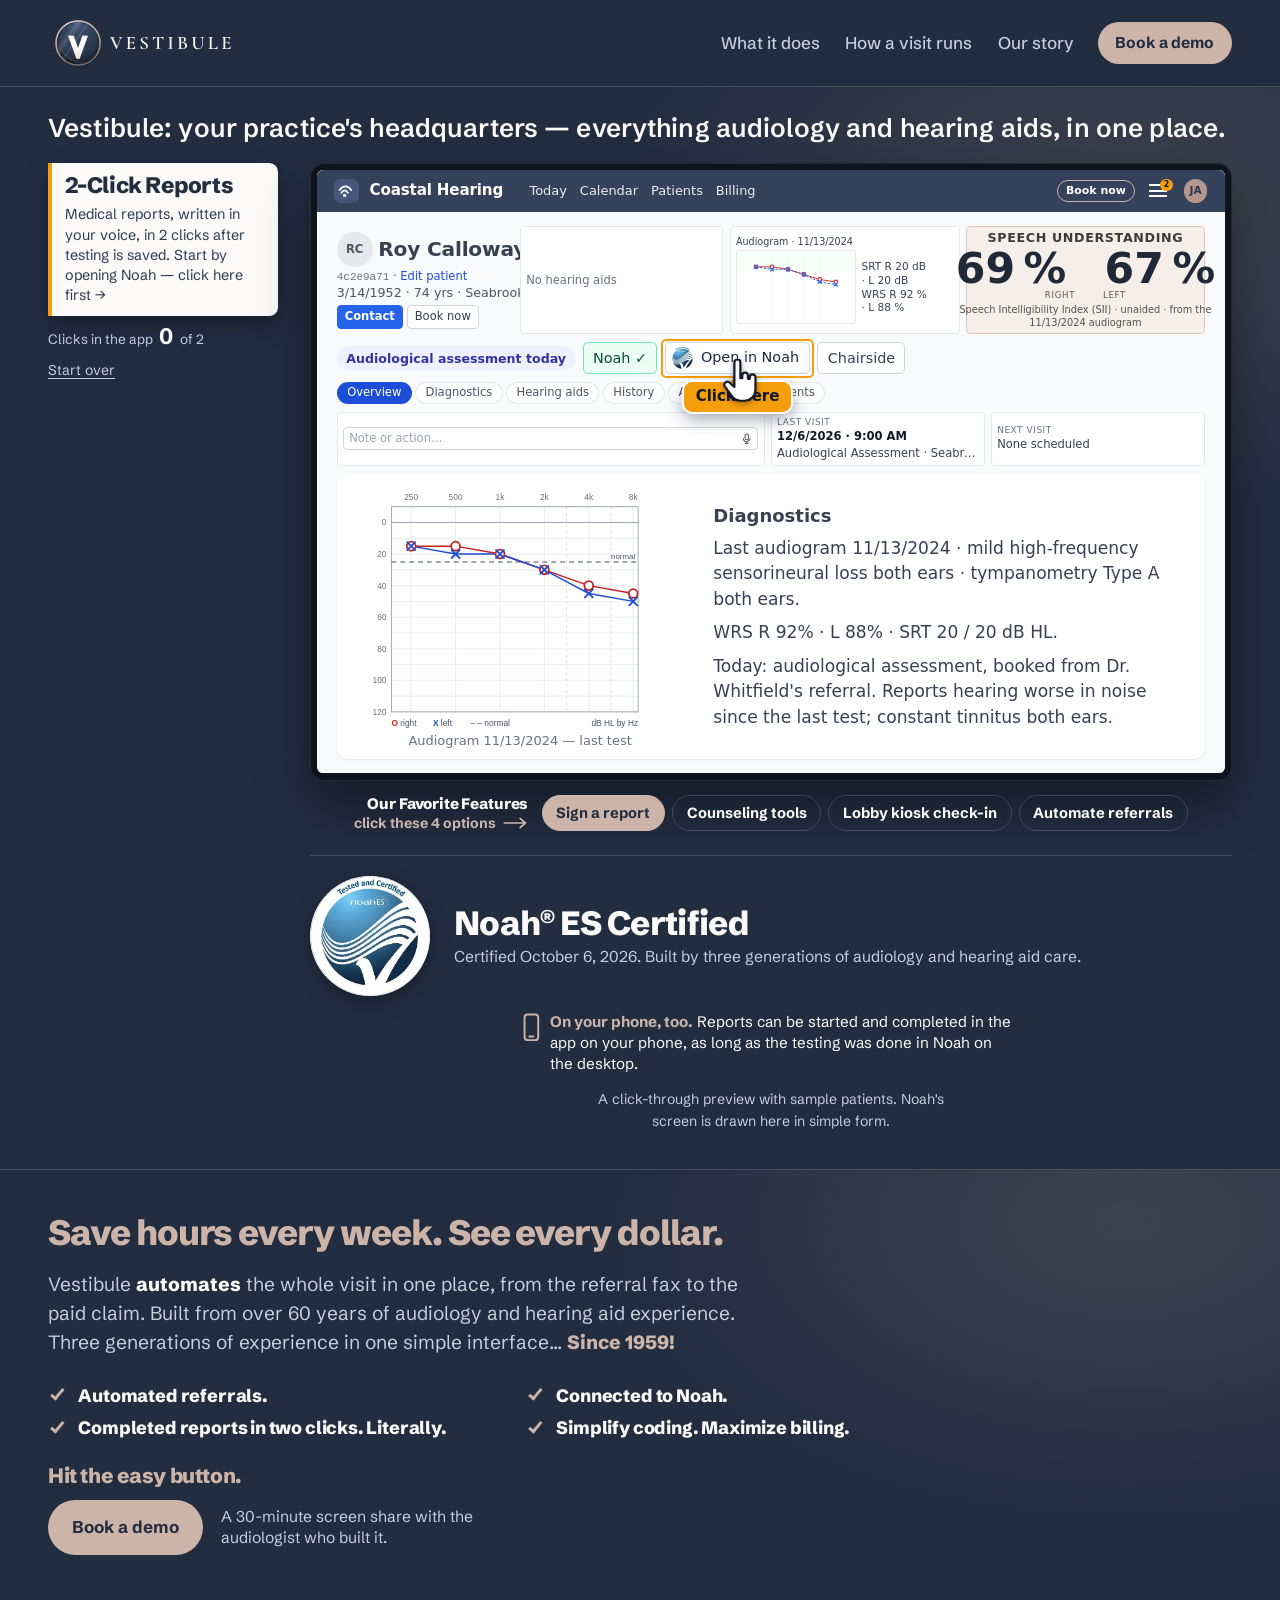
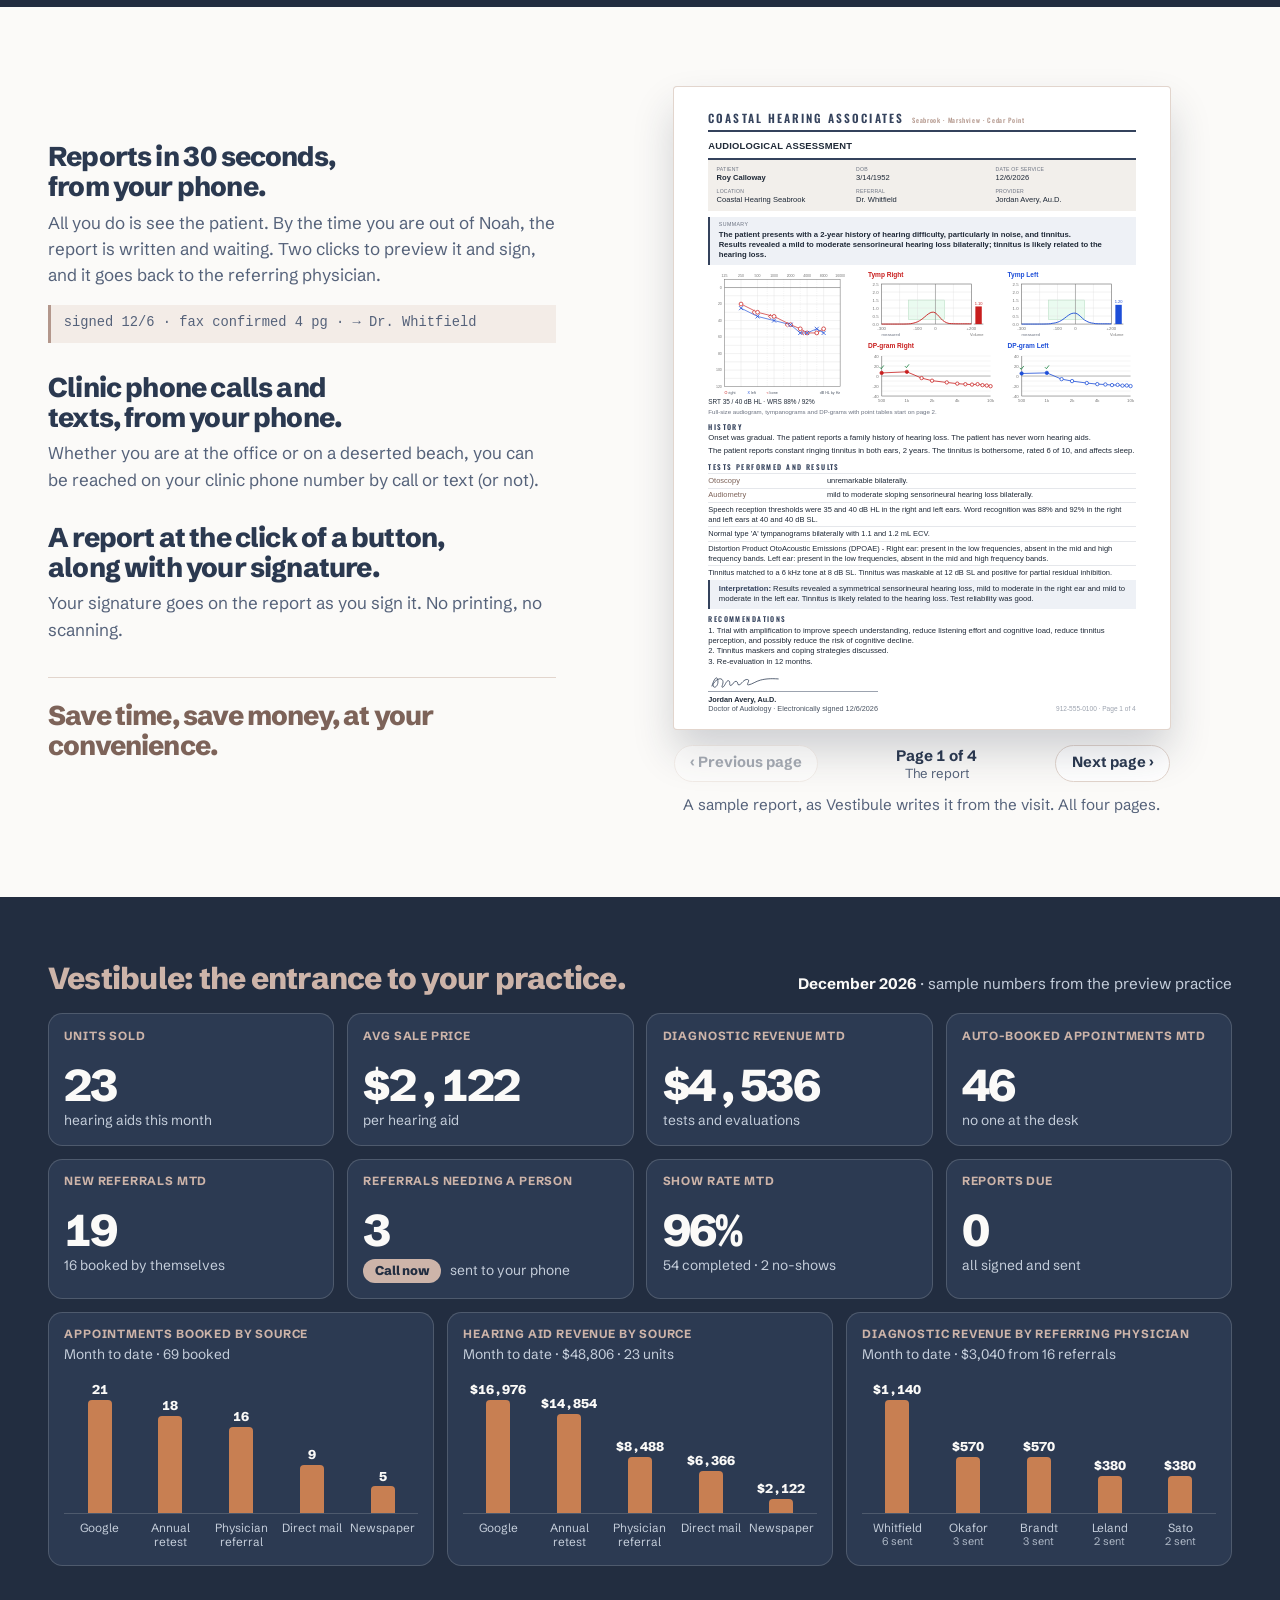
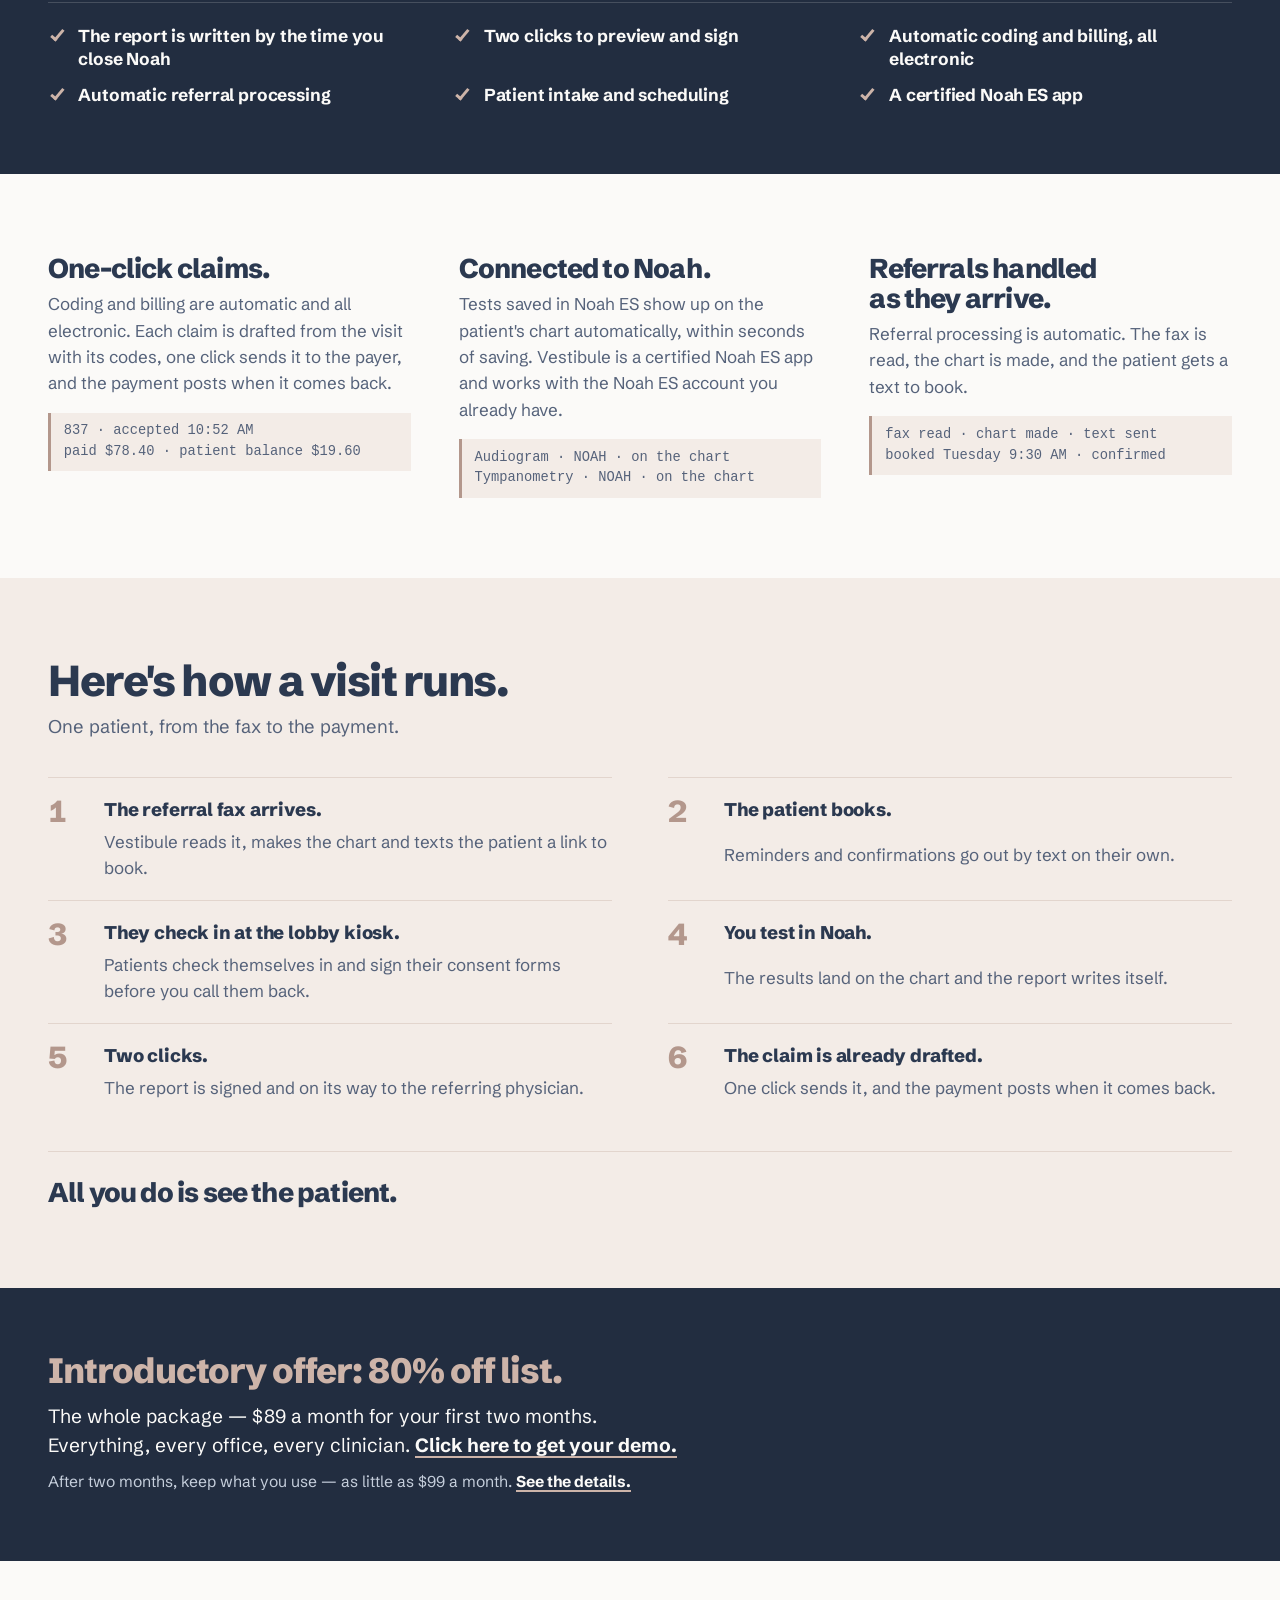
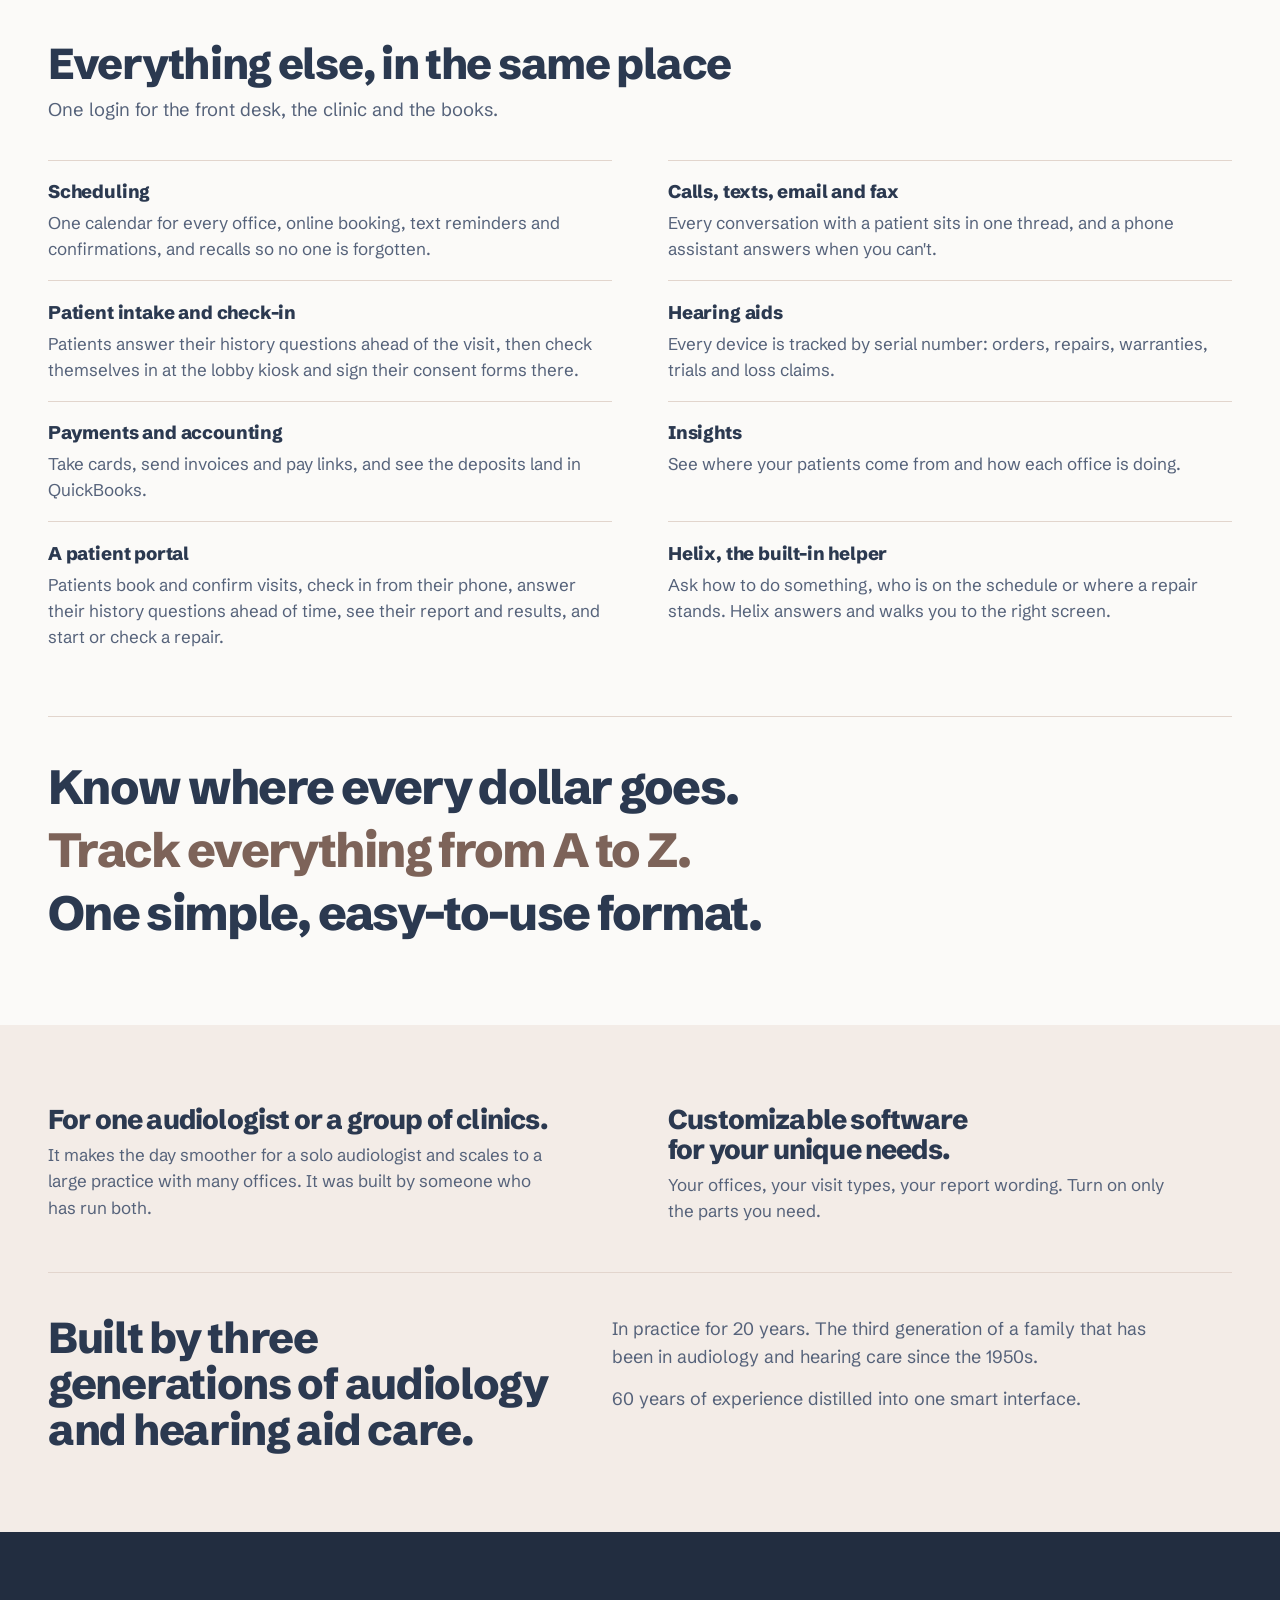
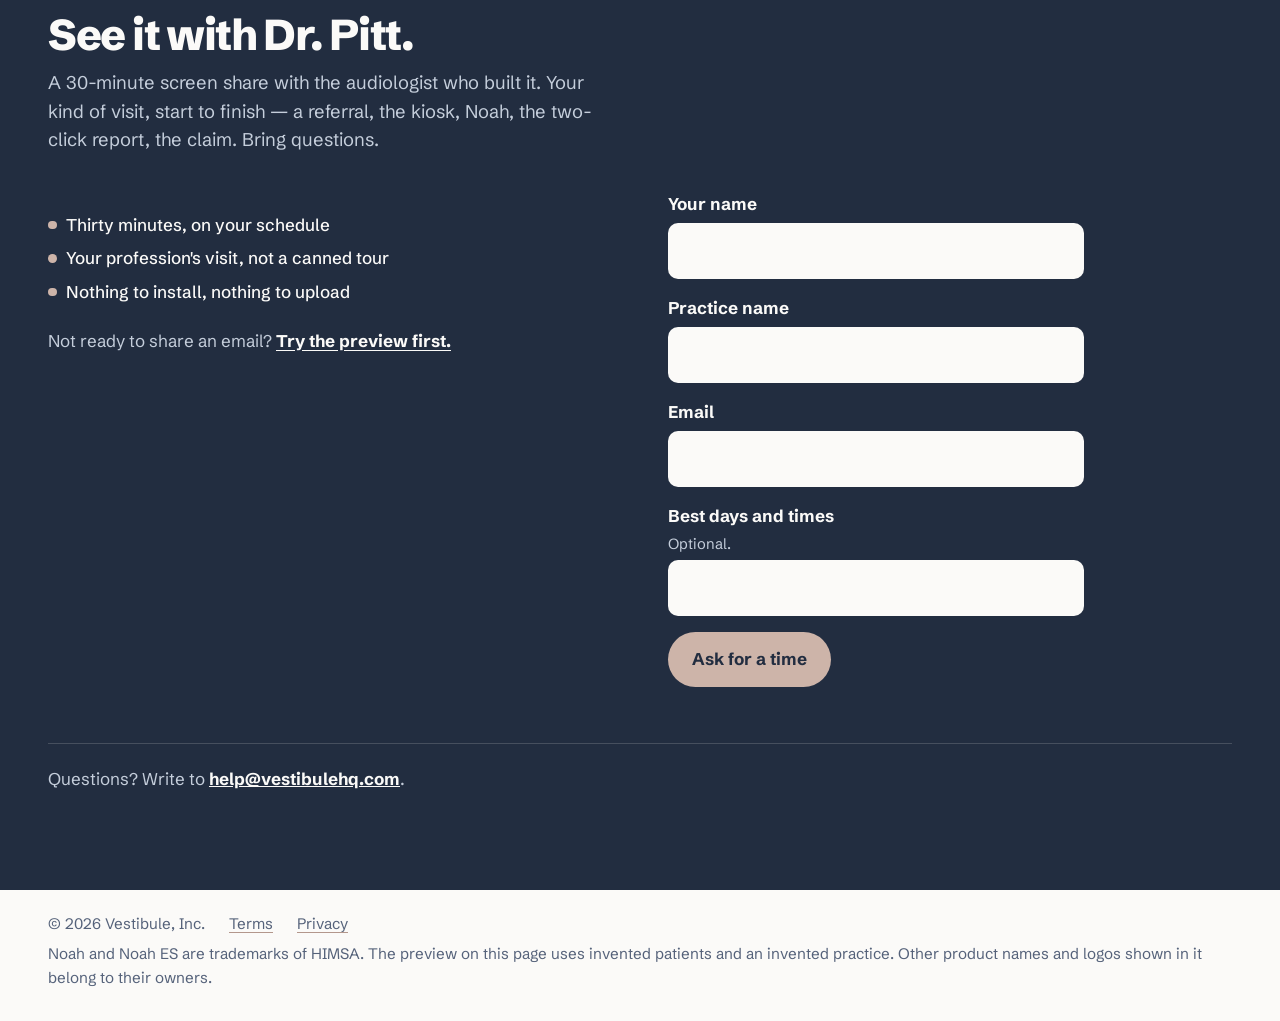
==== commit 77bd2d49: "SITE-PRICE-4 — no sign-up deadline anywhere: the offer tag's end date out of four pages and the park" ====
--- a/index.html
+++ b/index.html
@@ -691,7 +691,7 @@
   <!-- The one offer on the page (HERO-2 Part B): a band between how a visit runs and everything else. The price appears here and nowhere above it. -->
   <section class="night-band offer-band" id="offer">
     <div class="wrap">
-      <p class="ob-head">Introductory offer: 80% off list through December 31, 2026.</p>
+      <p class="ob-head">Introductory offer: 80% off list.</p>
       <p class="ob-line">The whole package — $89 a month for your first two months. Everything, every office, every clinician. <a href="#demo">Click here to get your demo.</a></p>
       <p class="ob-after">After two months, keep what you use — as little as $99 a month. <a href="pricing.html">See the details.</a></p>
     </div>
--- a/site.css
+++ b/site.css
@@ -223,14 +223,14 @@
   .fold .stage.desk { width: 100%; }
   .fold .stage.kiosk { width: min(24rem, 100%); }
   .fold .stage.desk .phone { border-radius: 0.9rem; padding: 0.45rem; }
-  /* The profession pages' device plays the fold's scene too (PROF-PAGES-1, .as-fold): its desk screens take
-     their own height, the chart and Noah drawn as in the fold; the kiosk and the phone keep their device shapes. */
-  :is(.fold, .as-fold) .stage.desk .screen { aspect-ratio: auto; border-radius: 0.4rem; }
-  :is(.fold, .as-fold) .stage.desk .app { position: relative; inset: auto; font-size: clamp(14px, 3cqw, 18px); }
-  :is(.fold, .as-fold) .stage.desk .scr { position: relative; inset: auto; }
-  :is(.fold, .as-fold) .stage.desk .scr.prv { aspect-ratio: 16 / 10; }   /* the counseling screen keeps the app's shape on a wide stage (COUNSEL-SITE-1) */
+  /* The fold's desk screens take their own height, the chart and Noah drawn as in the fold; the kiosk and the phone
+     keep their device shapes (PROF-PAGES-1; SITE-PRICE-4 took out the profession pages' alternative that PROF-PAGES-2 had retired). */
+  .fold .stage.desk .screen { aspect-ratio: auto; border-radius: 0.4rem; }
+  .fold .stage.desk .app { position: relative; inset: auto; font-size: clamp(14px, 3cqw, 18px); }
+  .fold .stage.desk .scr { position: relative; inset: auto; }
+  .fold .stage.desk .scr.prv { aspect-ratio: 16 / 10; }   /* the counseling screen keeps the app's shape on a wide stage (COUNSEL-SITE-1) */
   /* The chart, drawn large: the plot beside the Diagnostics panel */
-  :is(.fold, .as-fold) [data-screen="d-chart"] .d-page { flex: none; padding: 0.8em 1.1em 0.8em; gap: 0.45em; }   /* SITE-SYNC-2: the app's own 8-px spacing between the band, the row, the tabs and the first row */
+  .fold [data-screen="d-chart"] .d-page { flex: none; padding: 0.8em 1.1em 0.8em; gap: 0.45em; }   /* SITE-SYNC-2: the app's own 8-px spacing between the band, the row, the tabs and the first row */
   .fc-chip { padding: 0.3em 0.75em; border-radius: 99em; background: #EEF2FF; color: #3730A3; font-size: 0.7em; font-weight: 600; white-space: nowrap; }
   .fc-chip.sent { background: #DCFCE7; color: #14532D; }
   .fc-row { gap: 0.5em; }
@@ -304,10 +304,10 @@
     .fc-nb { grid-column: 1 / -1; }
   }
   /* Noah's window in the fold: the two sessions and the module drawn large */
-  :is(.fold, .as-fold) .n-plot { width: min(100%, 24em); }
-  :is(.fold, .as-fold) .n-sess > i.old { animation: none; }
-  :is(.fold, .as-fold) .n-sess > i.on { background: #C7DAF0; border-radius: 0.2em; }
-  :is(.fold, .as-fold) .n-sess em { font-style: normal; font-weight: 700; color: #1B6FB5; }
+  .fold .n-plot { width: min(100%, 24em); }
+  .fold .n-sess > i.old { animation: none; }
+  .fold .n-sess > i.on { background: #C7DAF0; border-radius: 0.2em; }
+  .fold .n-sess em { font-style: normal; font-weight: 700; color: #1B6FB5; }
   /* The preview screen (click 1): the report's four pages in a scroll, page one as the app shows it, the sources rail and the verbs */
   .fc-prev { position: absolute; inset: 0; z-index: 5; display: flex; flex-direction: column; background: #F3F4F6; color: #111827; }
   .fc-signed { flex: none; margin: 0; padding: 0.45em 1.2em 0.5em; background: #DCFCE7; color: #14532D; border-bottom: 1px solid #86EFAC; font-size: 0.78em; line-height: 1.35; }
@@ -418,12 +418,12 @@
     .fold .ap-res { grid-template-columns: minmax(0, 1fr); }
   }
   @container stage (max-width: 40rem) {
-    :is(.fold, .as-fold) .stage.desk .app:has(.fc-prev:not([hidden])) { --narrow: 1; }   /* the preview's mark takes its narrow place; the chart's keeps its side */
-    :is(.fold, .as-fold) .pv-body { grid-template-columns: minmax(0, 1fr); grid-template-rows: auto minmax(0, 1fr); padding: 0.6em 0.7em 0.7em; }
-    :is(.fold, .as-fold) .pv-rail { order: -1; }
-    :is(.fold, .as-fold) .pv-src { display: none; }
-    :is(.fold, .as-fold) .pv-verbs { display: flex; flex-wrap: wrap; align-items: center; gap: 0.5em; }
-    :is(.fold, .as-fold) .pv-sign { width: auto; }
+    .fold .stage.desk .app:has(.fc-prev:not([hidden])) { --narrow: 1; }   /* the preview's mark takes its narrow place; the chart's keeps its side */
+    .fold .pv-body { grid-template-columns: minmax(0, 1fr); grid-template-rows: auto minmax(0, 1fr); padding: 0.6em 0.7em 0.7em; }
+    .fold .pv-rail { order: -1; }
+    .fold .pv-src { display: none; }
+    .fold .pv-verbs { display: flex; flex-wrap: wrap; align-items: center; gap: 0.5em; }
+    .fold .pv-sign { width: auto; }
     .fold .pv-paper .sh-brand { font-size: 1.25em; letter-spacing: 0.12em; }
     .fold .pv-paper .sh-head { flex-wrap: wrap; gap: 0.2em 1em; }
     .fold .pv-paper .sh-who { margin-left: 0; white-space: normal; }
@@ -439,7 +439,7 @@
     /* The counseling screen on a narrow stage (COUNSEL-SITE-1): the screen grows with its content and
        everything stacks — the chart over its choices, the ear over its thumbnails, one figure under
        the other, one style card under the other; site.js stops sizing the figures (--prv-narrow). */
-    :is(.fold, .as-fold) .stage.desk .scr.prv { aspect-ratio: auto; --prv-narrow: 1; }
+    .fold .stage.desk .scr.prv { aspect-ratio: auto; --prv-narrow: 1; }
     .fold .prv .prv-page { font-size: 0.8em; }
     .fold .prv .prv-head { flex-wrap: wrap; }
     .fold .prv .prv-aud { grid-template-columns: minmax(0, 1fr); }
@@ -453,10 +453,10 @@
     .fold .prv .prv-cards { grid-template-columns: minmax(0, 1fr); }
   }
   @container stage (max-width: 27rem) {
-    :is(.fold, .as-fold) .n-list { display: none; }
-    :is(.fold, .as-fold) .n-panels { flex-direction: column; }
-    :is(.fold, .as-fold) .n-plot { width: min(100%, 20em); }
-    :is(.fold, .as-fold) .fc-chip { white-space: normal; font-size: 0.64em; }
+    .fold .n-list { display: none; }
+    .fold .n-panels { flex-direction: column; }
+    .fold .n-plot { width: min(100%, 20em); }
+    .fold .fc-chip { white-space: normal; font-size: 0.64em; }
   }
   @media (min-width: 40rem) {
     .fold-line { white-space: nowrap; text-wrap: nowrap; font-size: calc((100vw - 2.5rem) / 46.5); }
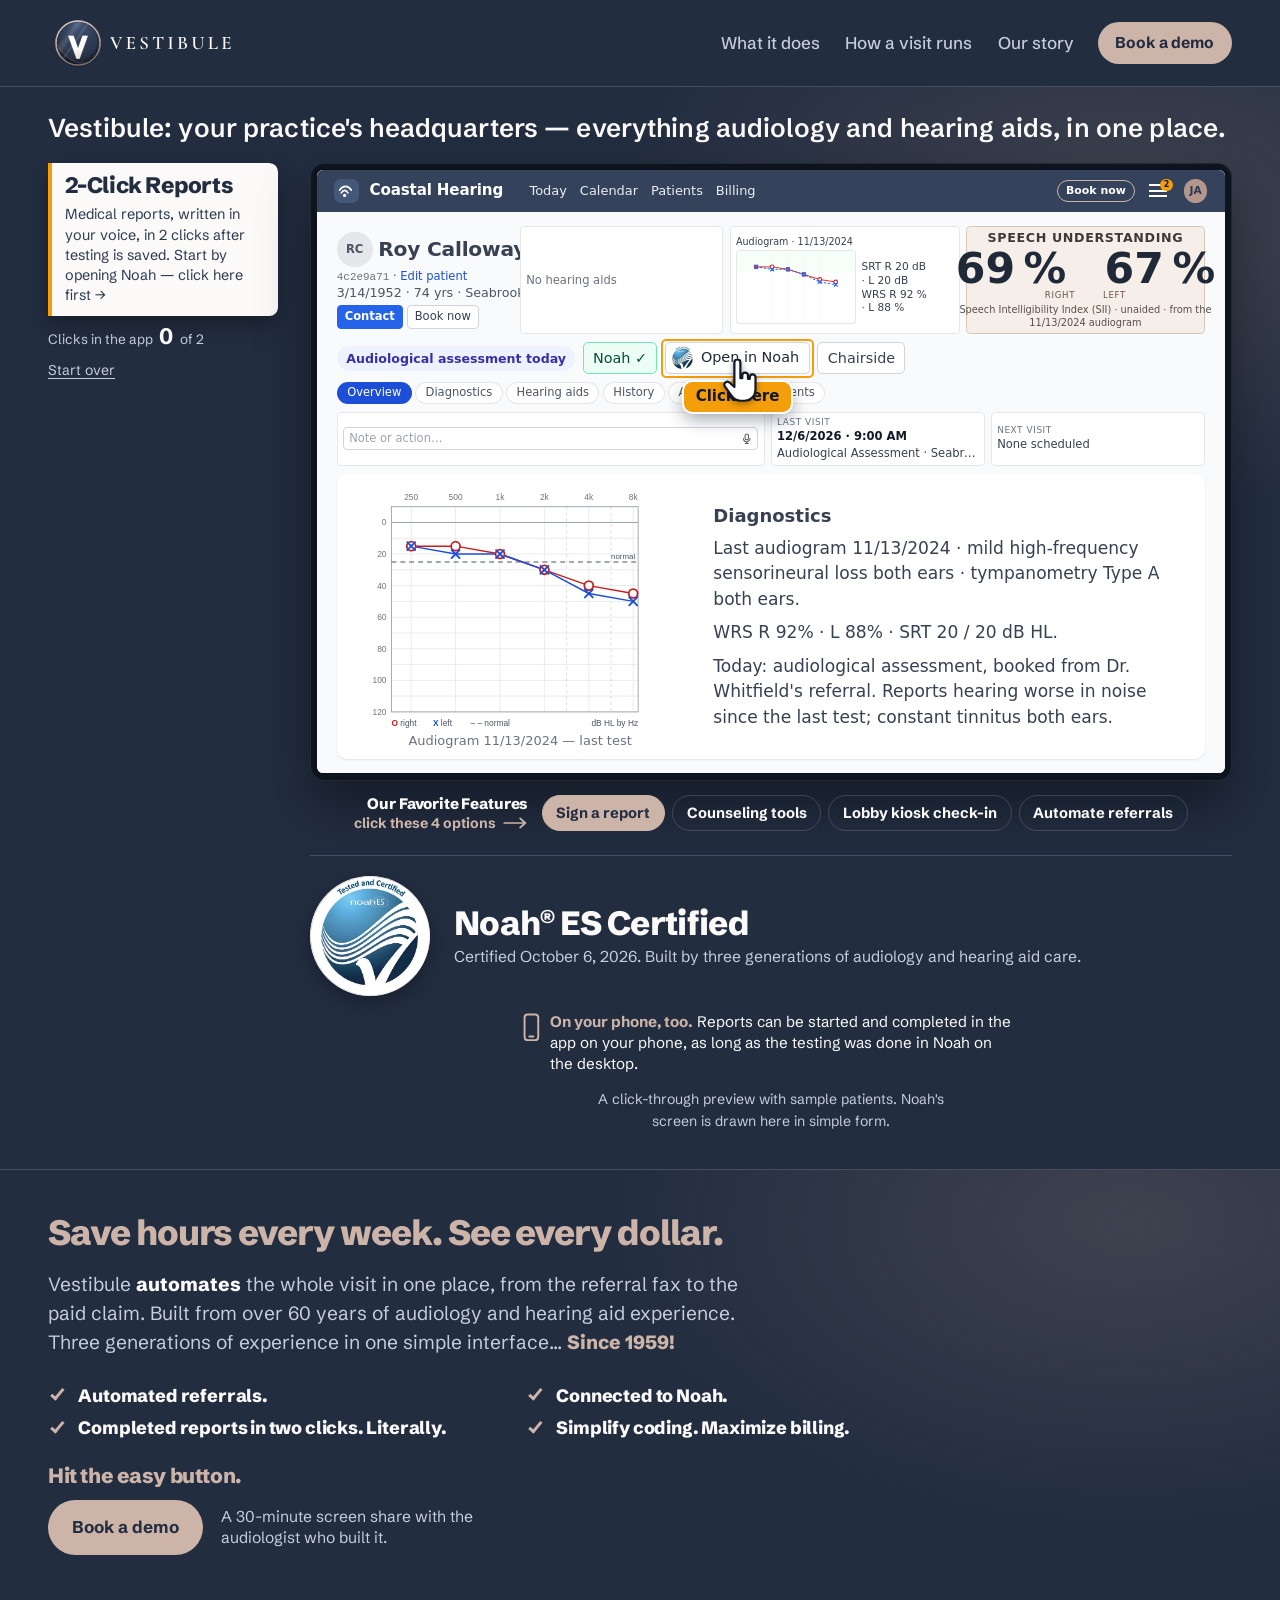
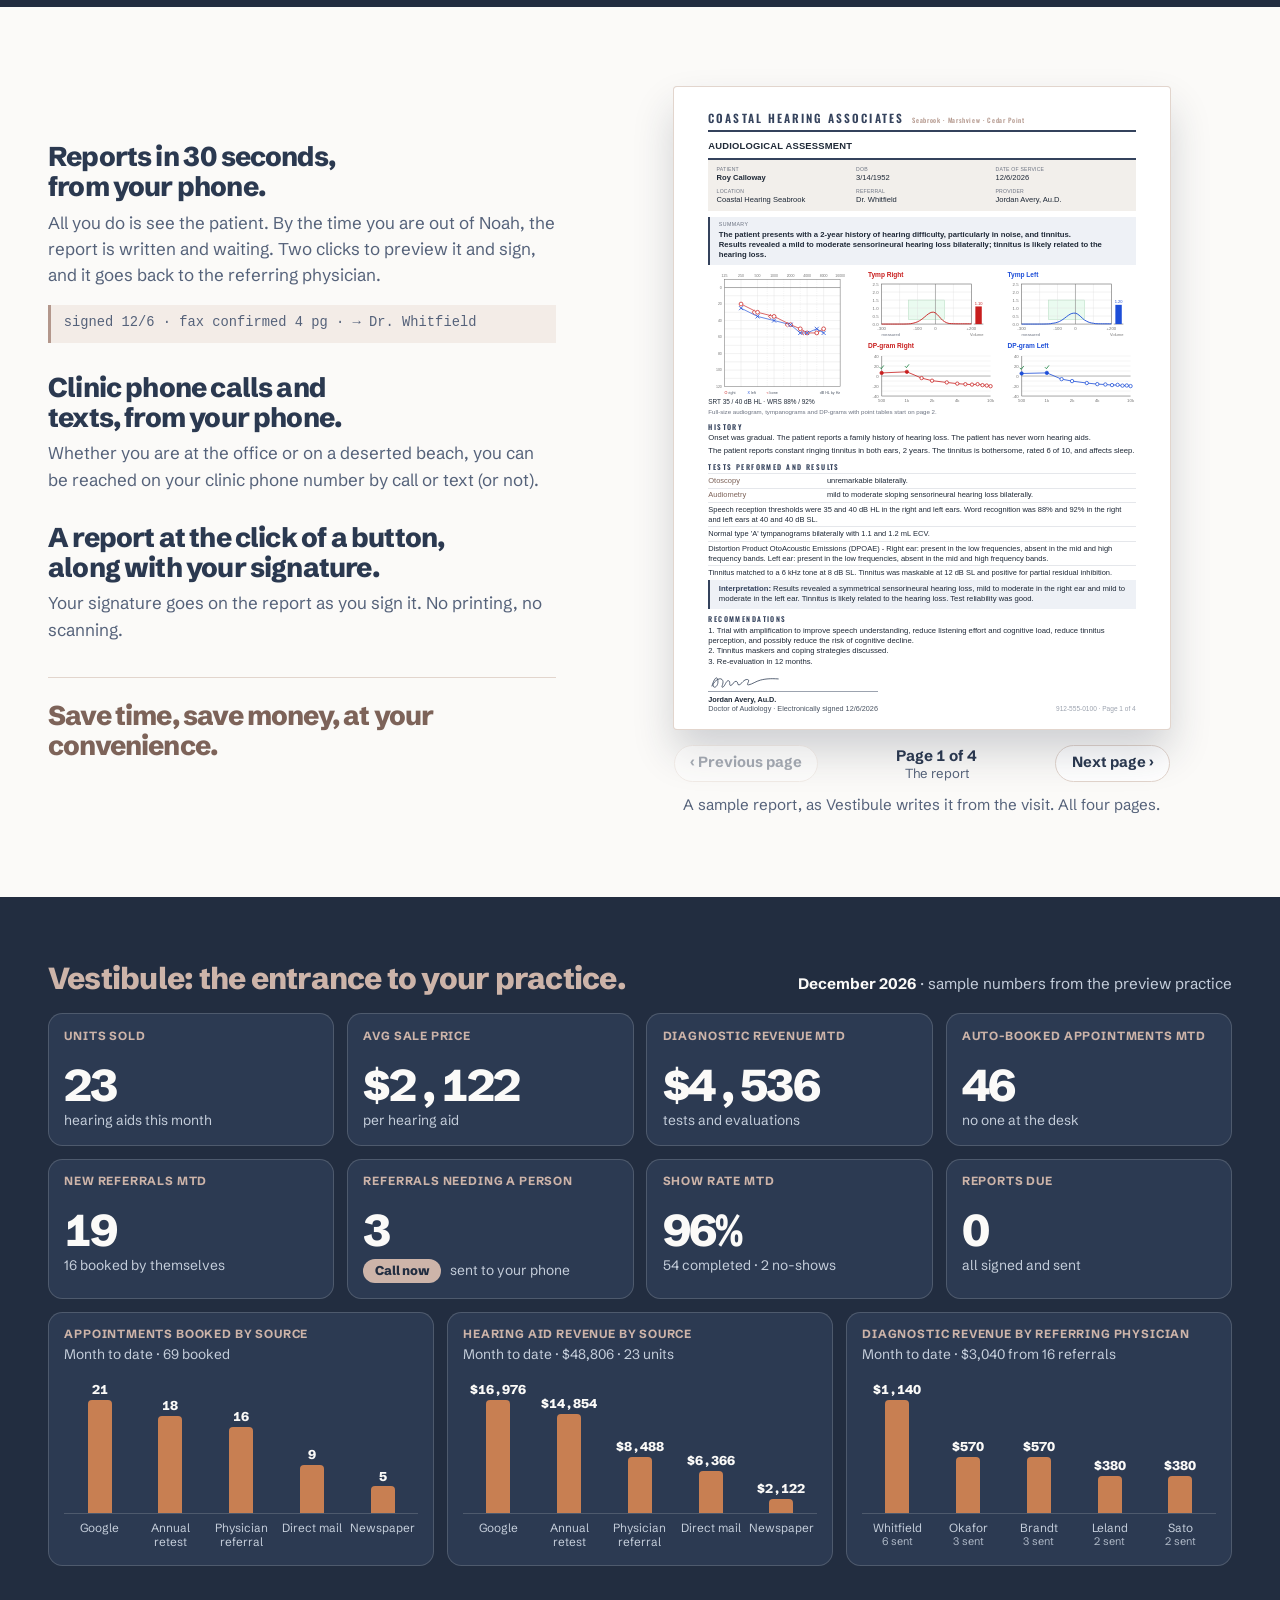
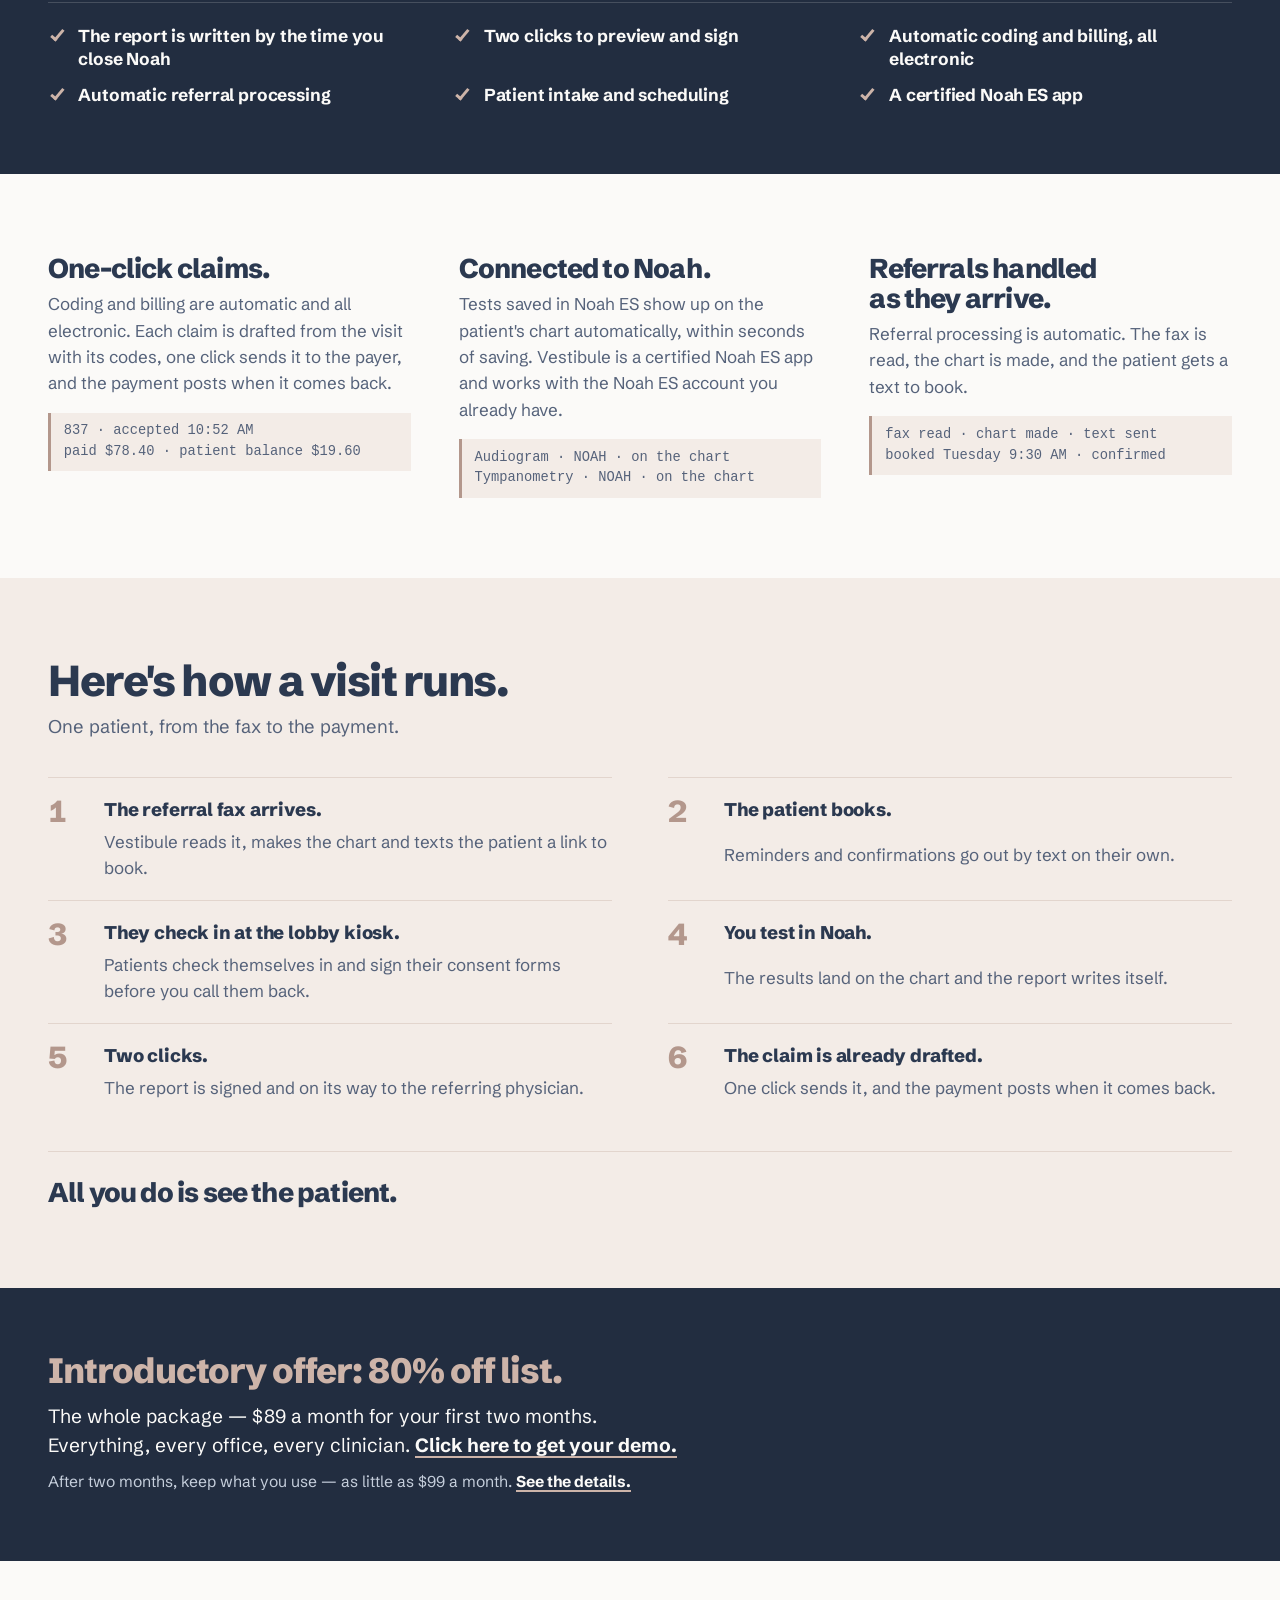
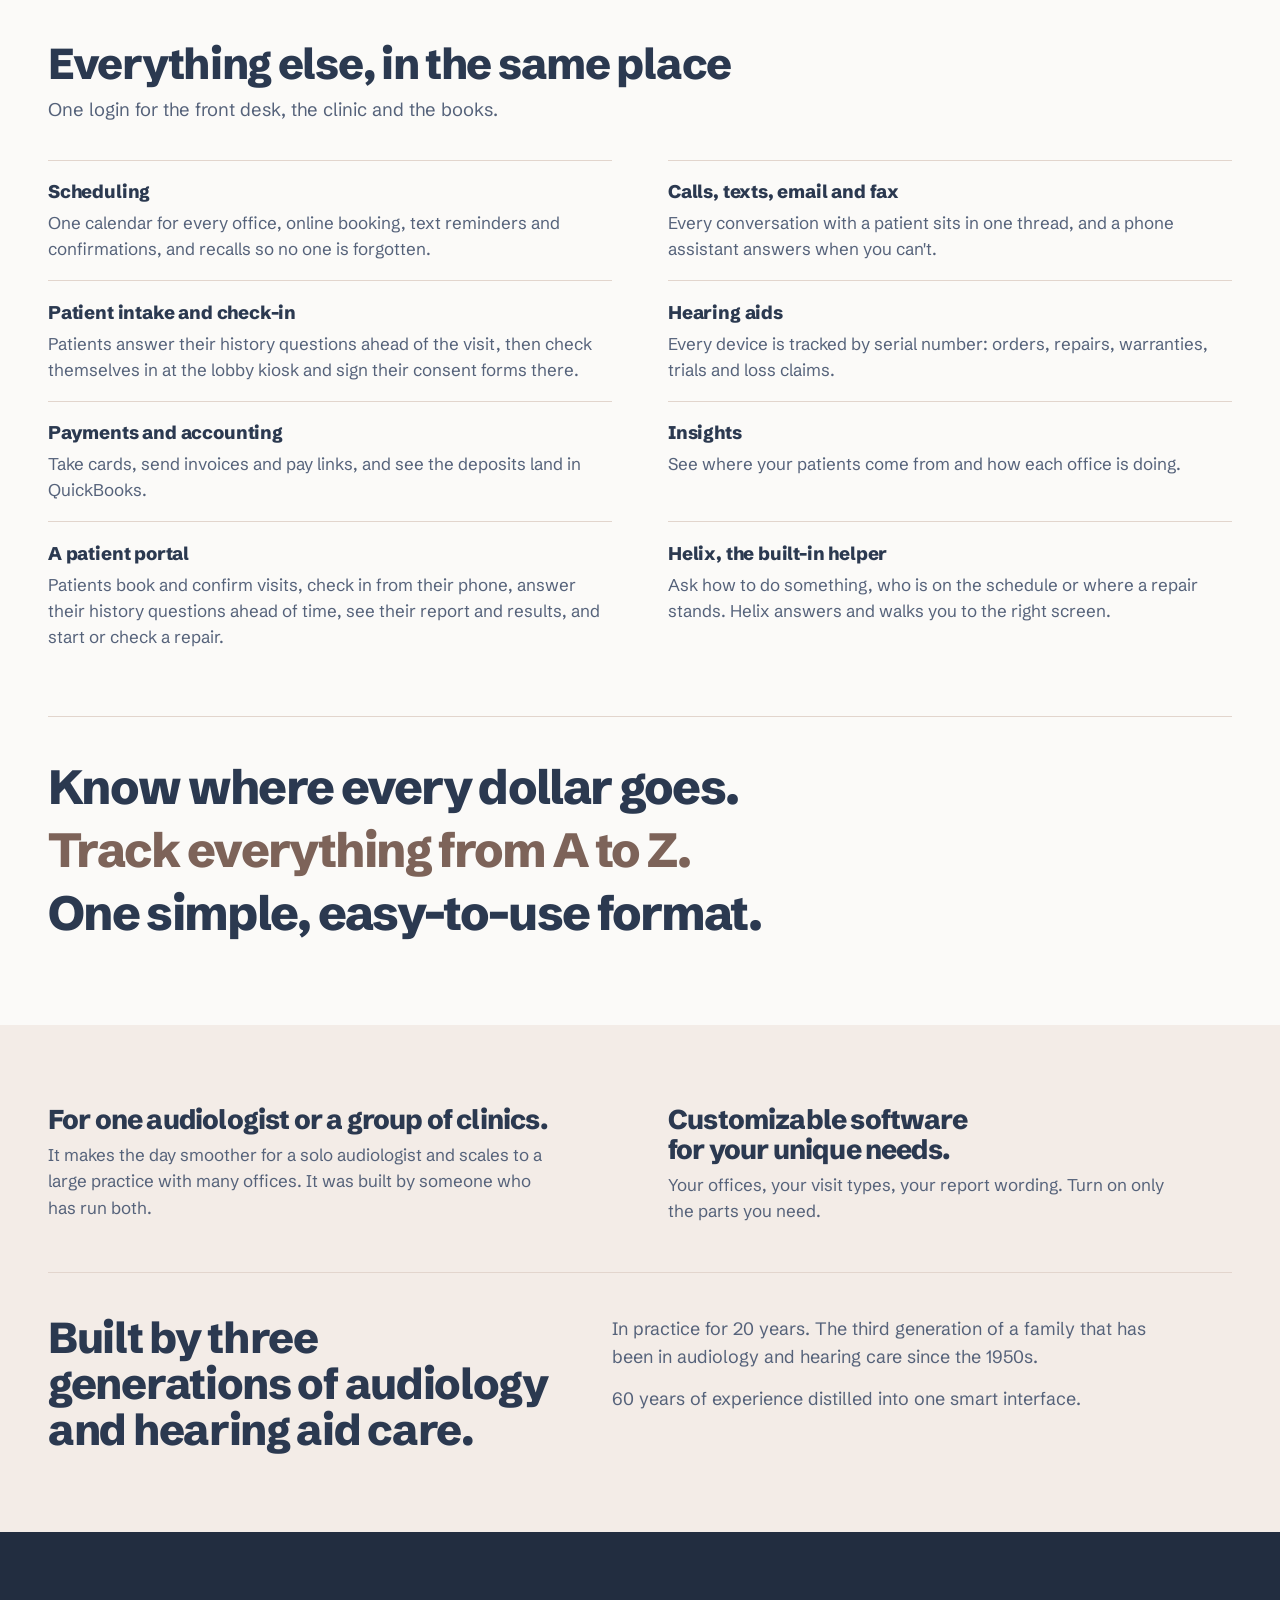
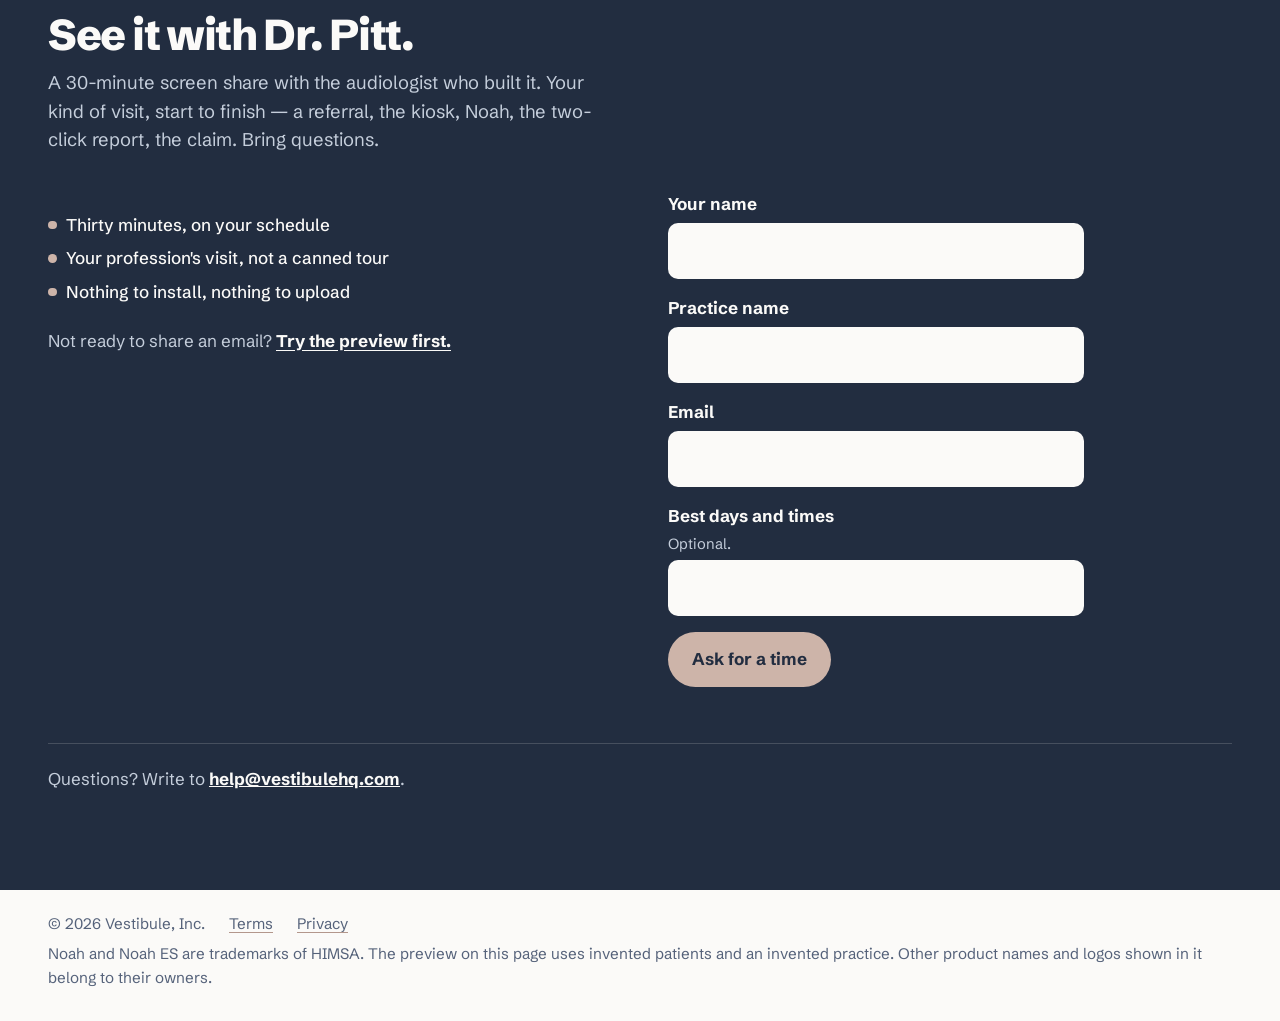
==== commit e278d676: "SITE-REG-2 — the register's promise rows from the wider vocabulary (v2: 29 rows; 110 live · 38 withd" ====
--- a/index.html
+++ b/index.html
@@ -964,7 +964,7 @@
       report: "A click-through preview with sample patients. Noah's screen is drawn here in simple form.",
       counsel: "The counseling screen, with a sample patient. The locked tabs are part of Vestibule.",
       checkin: "The kiosk is a tablet in your lobby. Patients check themselves in and sign their consent forms on it.",
-      referral: "A preview with sample patients. Your own demo is the whole app."
+      referral: "A preview with sample patients. A 30-minute screen share with the audiologist who built it."
     };
 
     // ── The fly-in rail: five cards for the report scene and five for the counseling scene, one per
